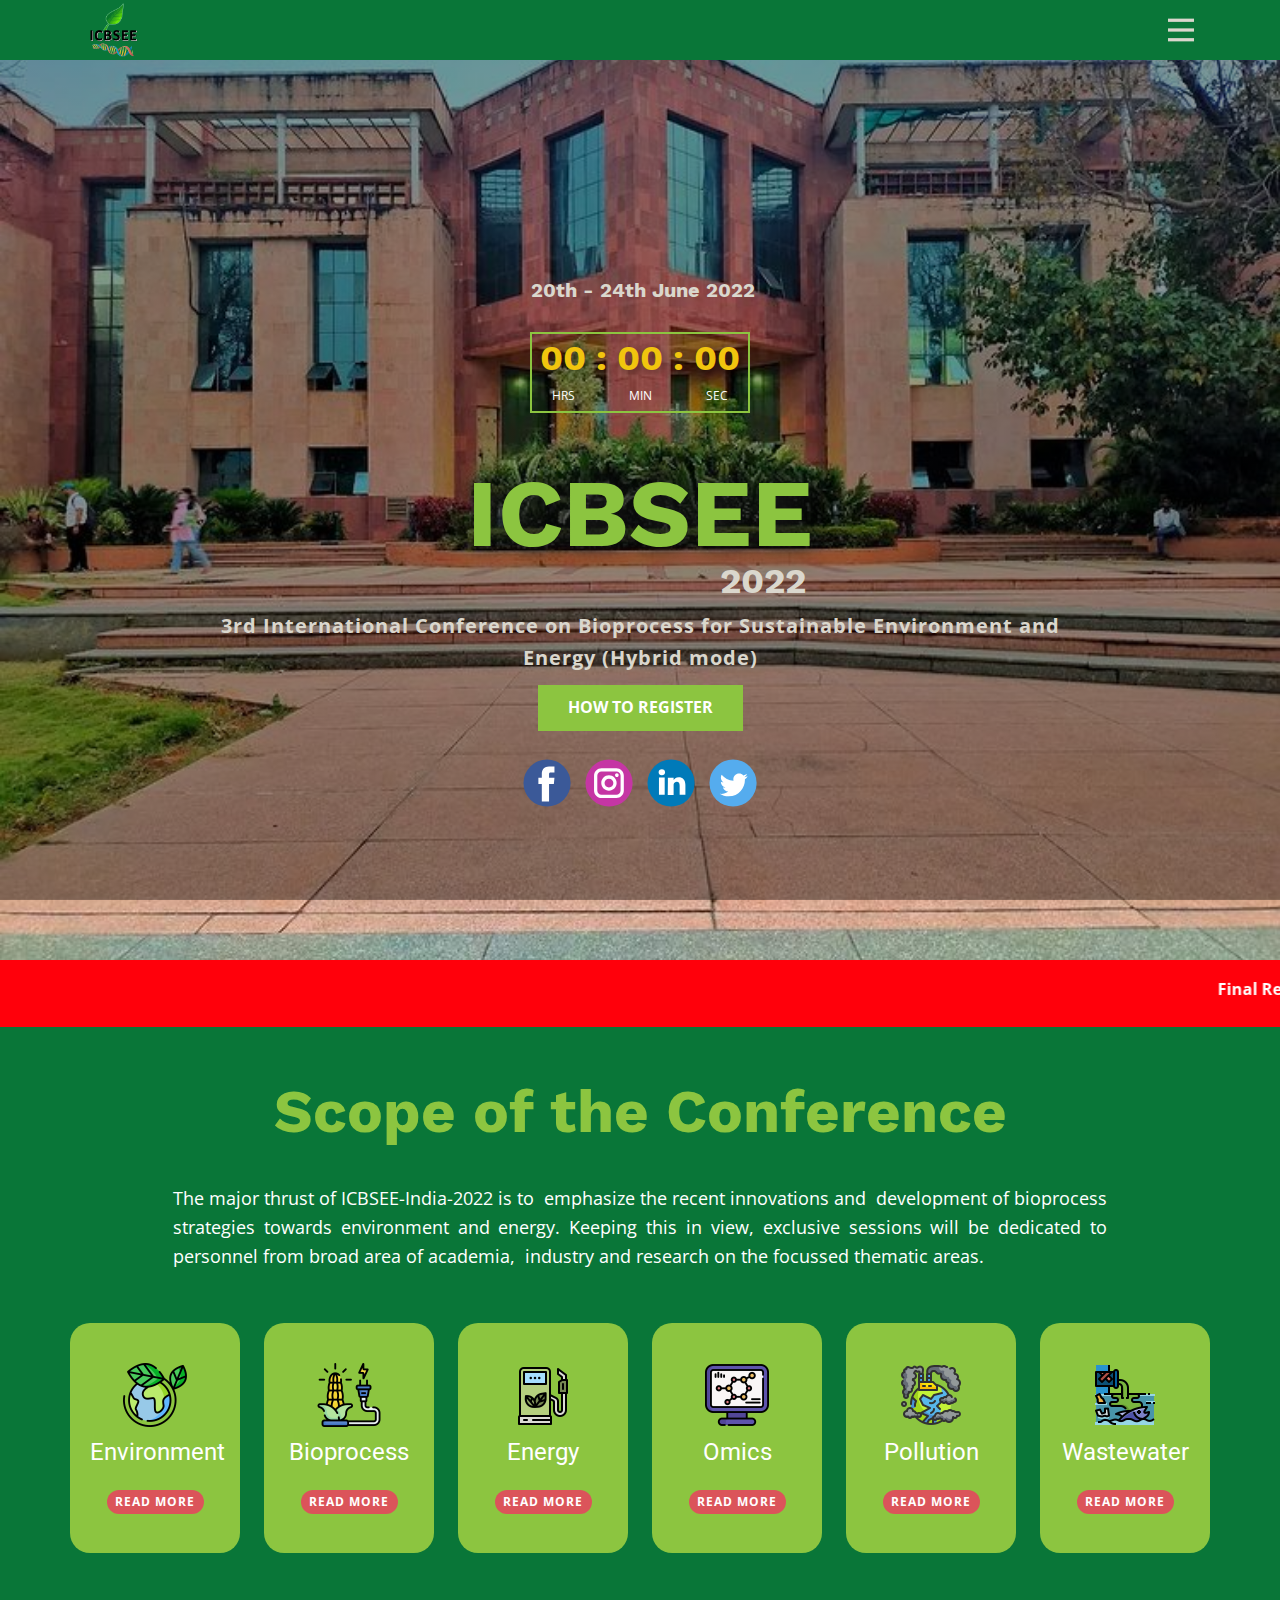
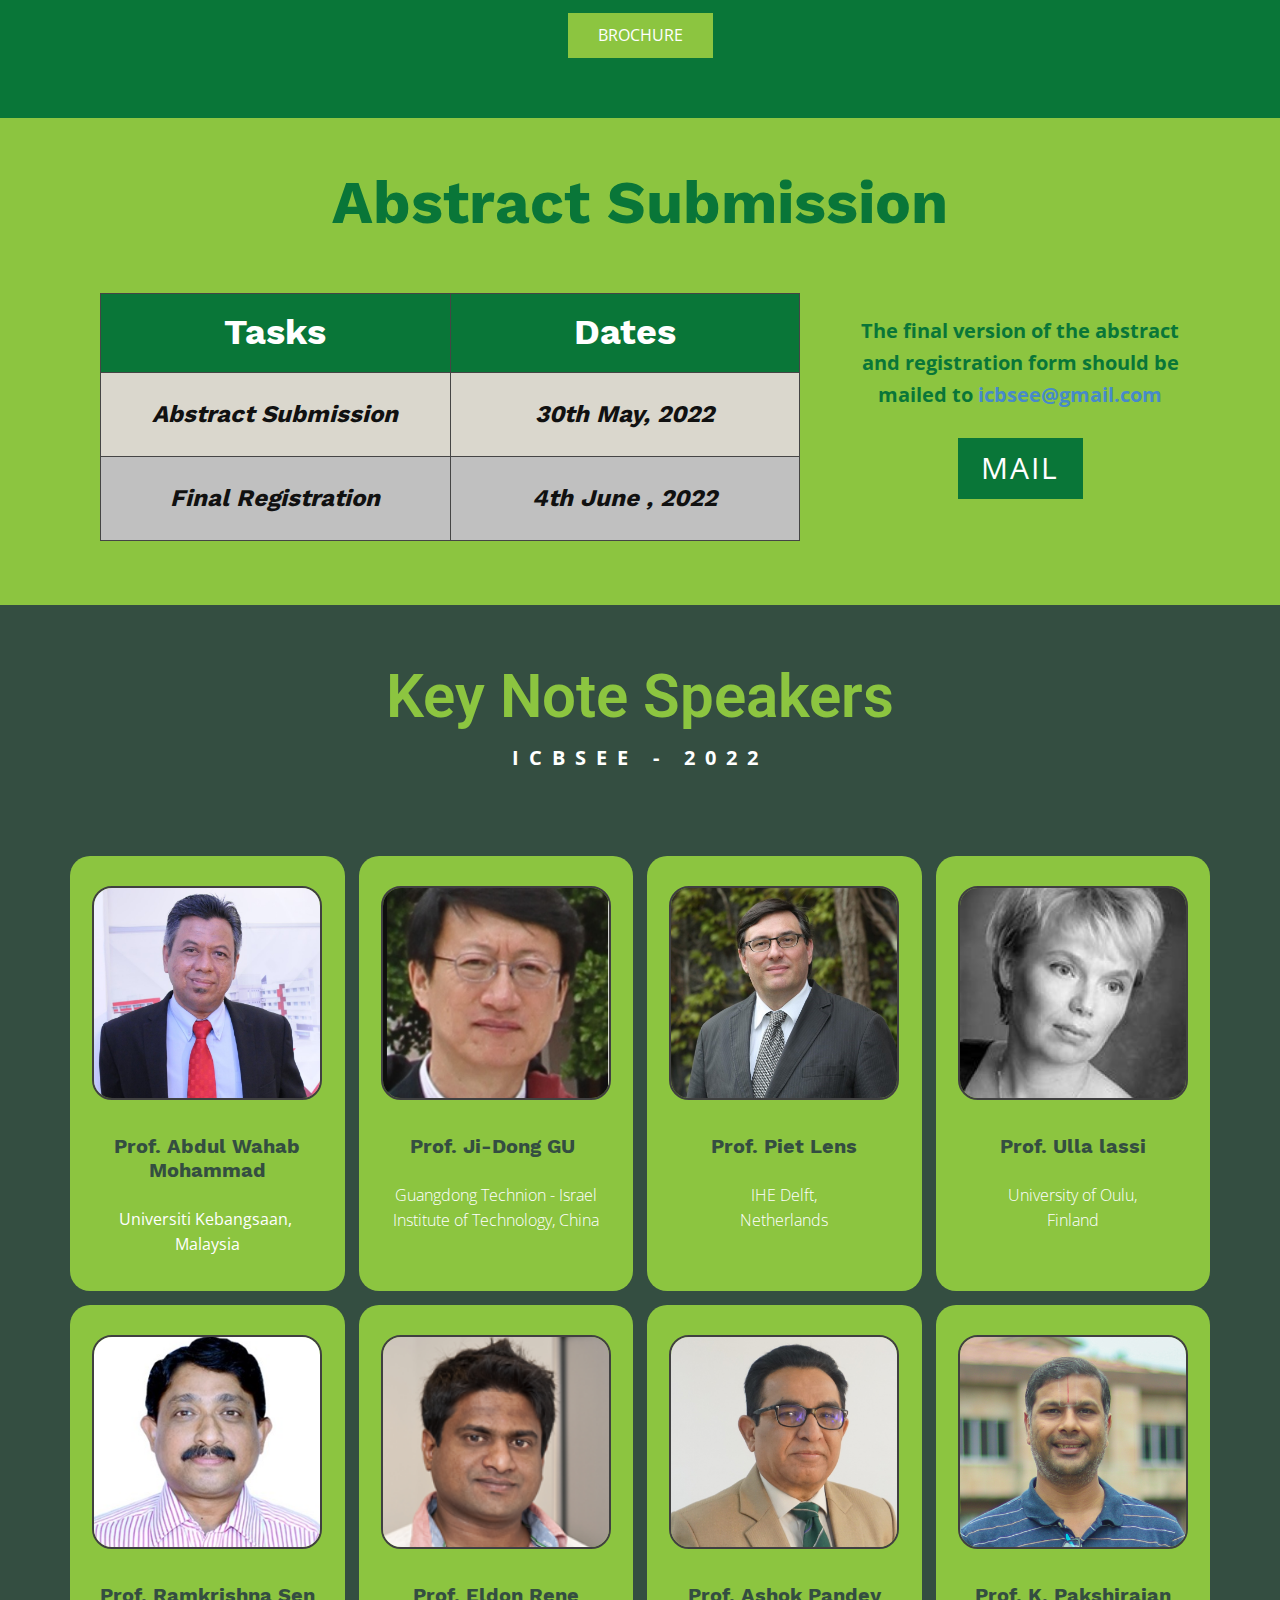
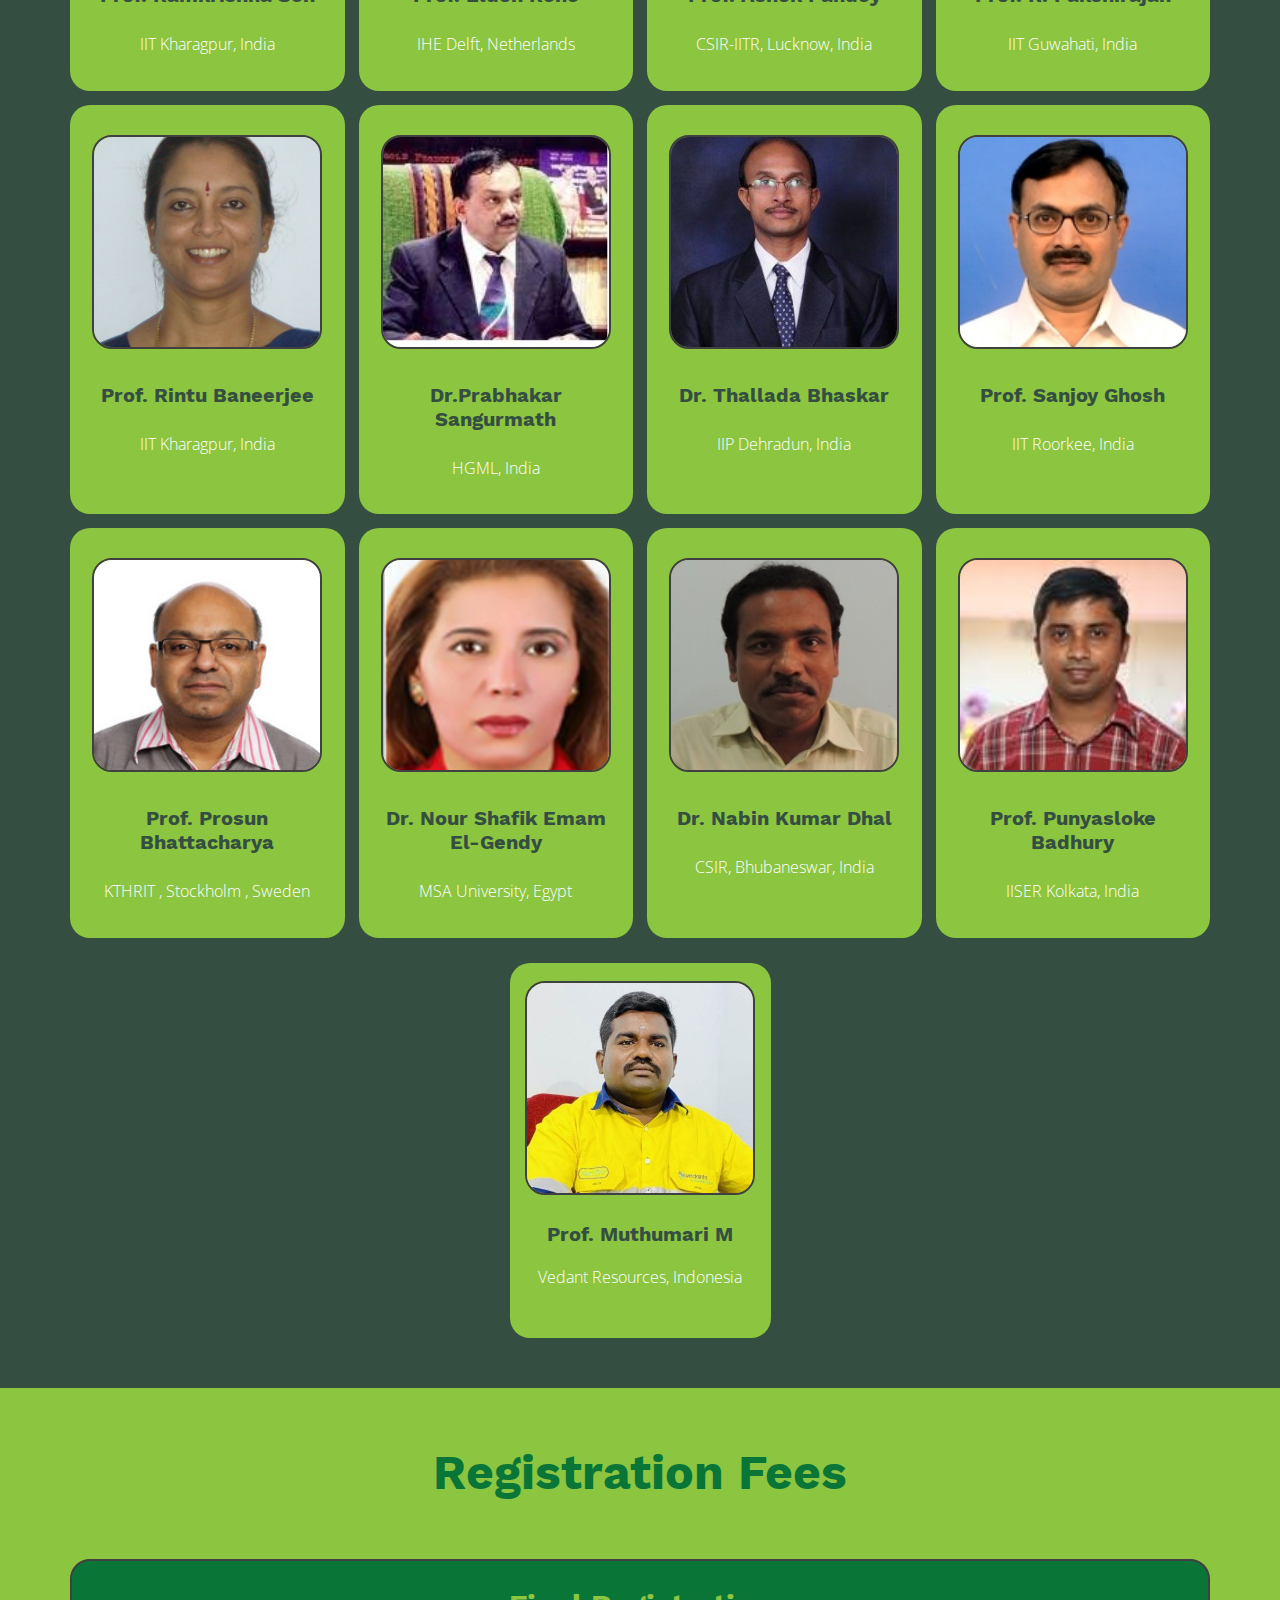
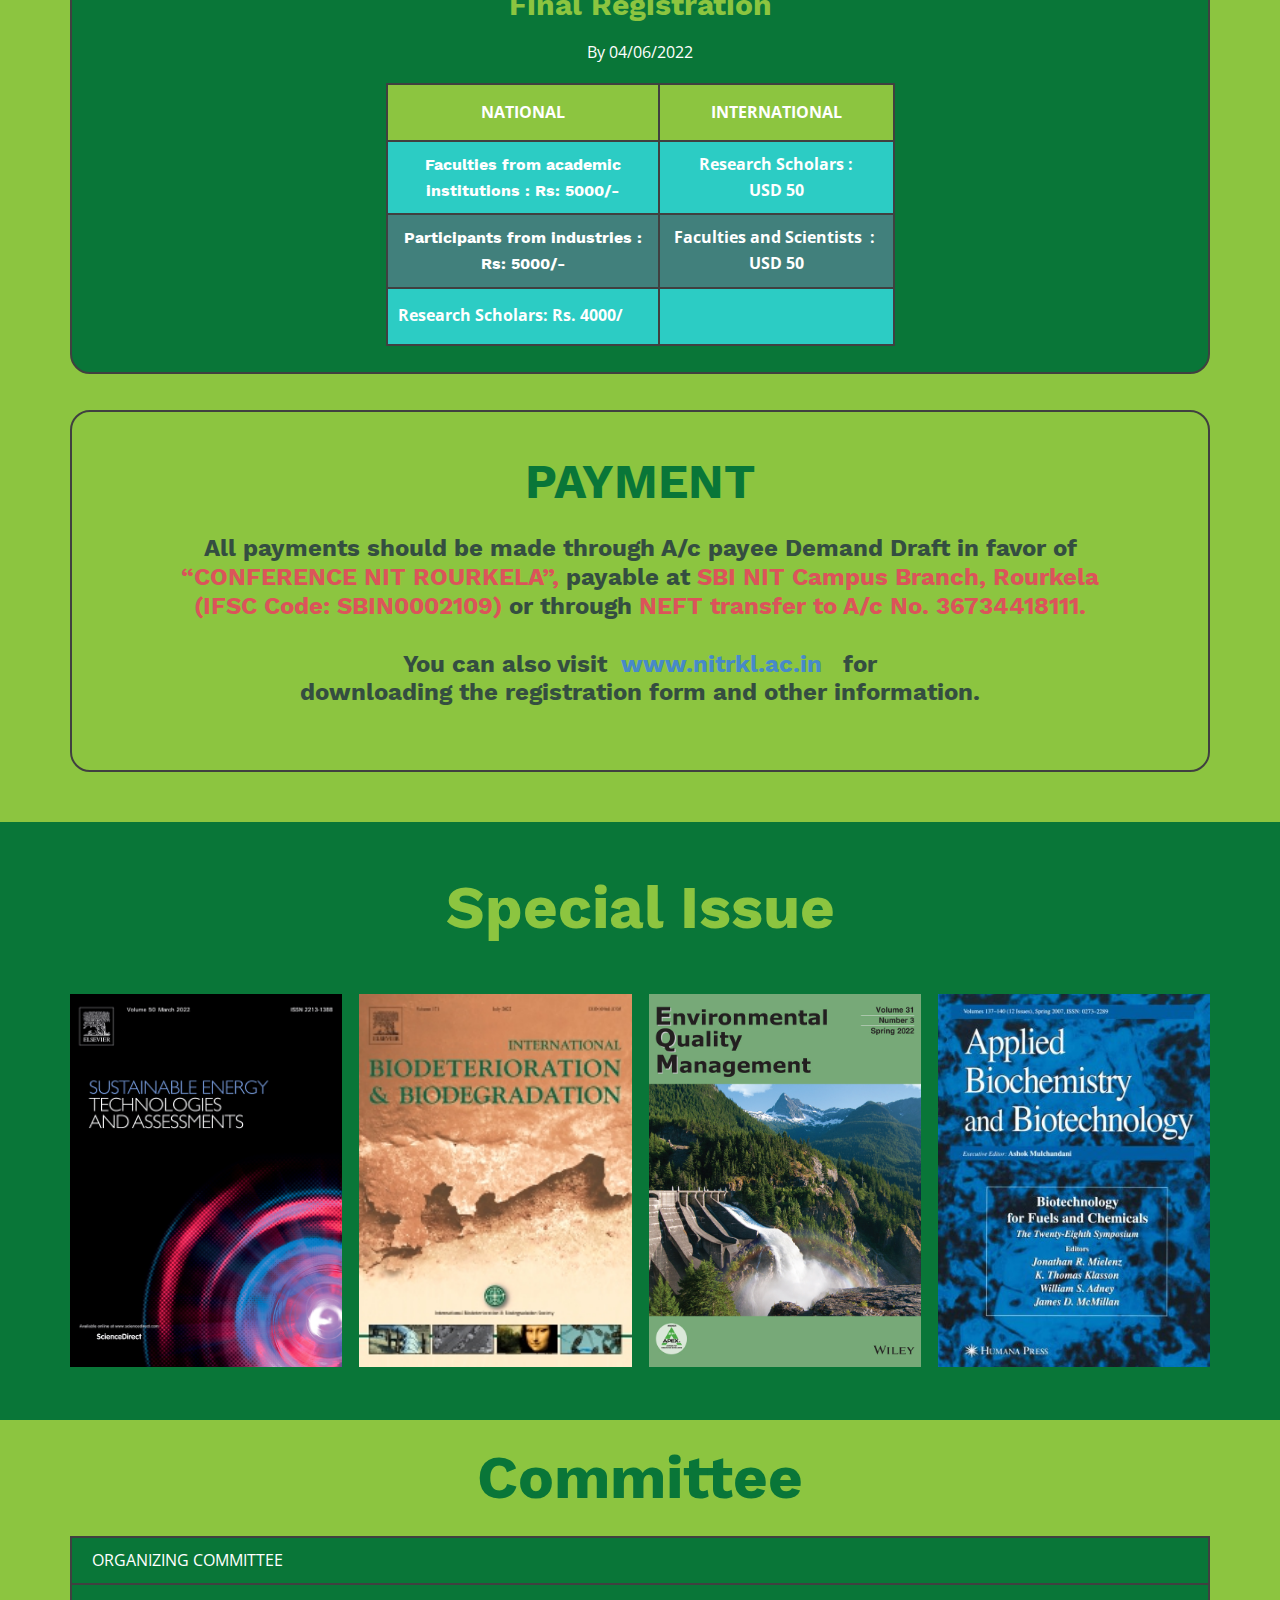
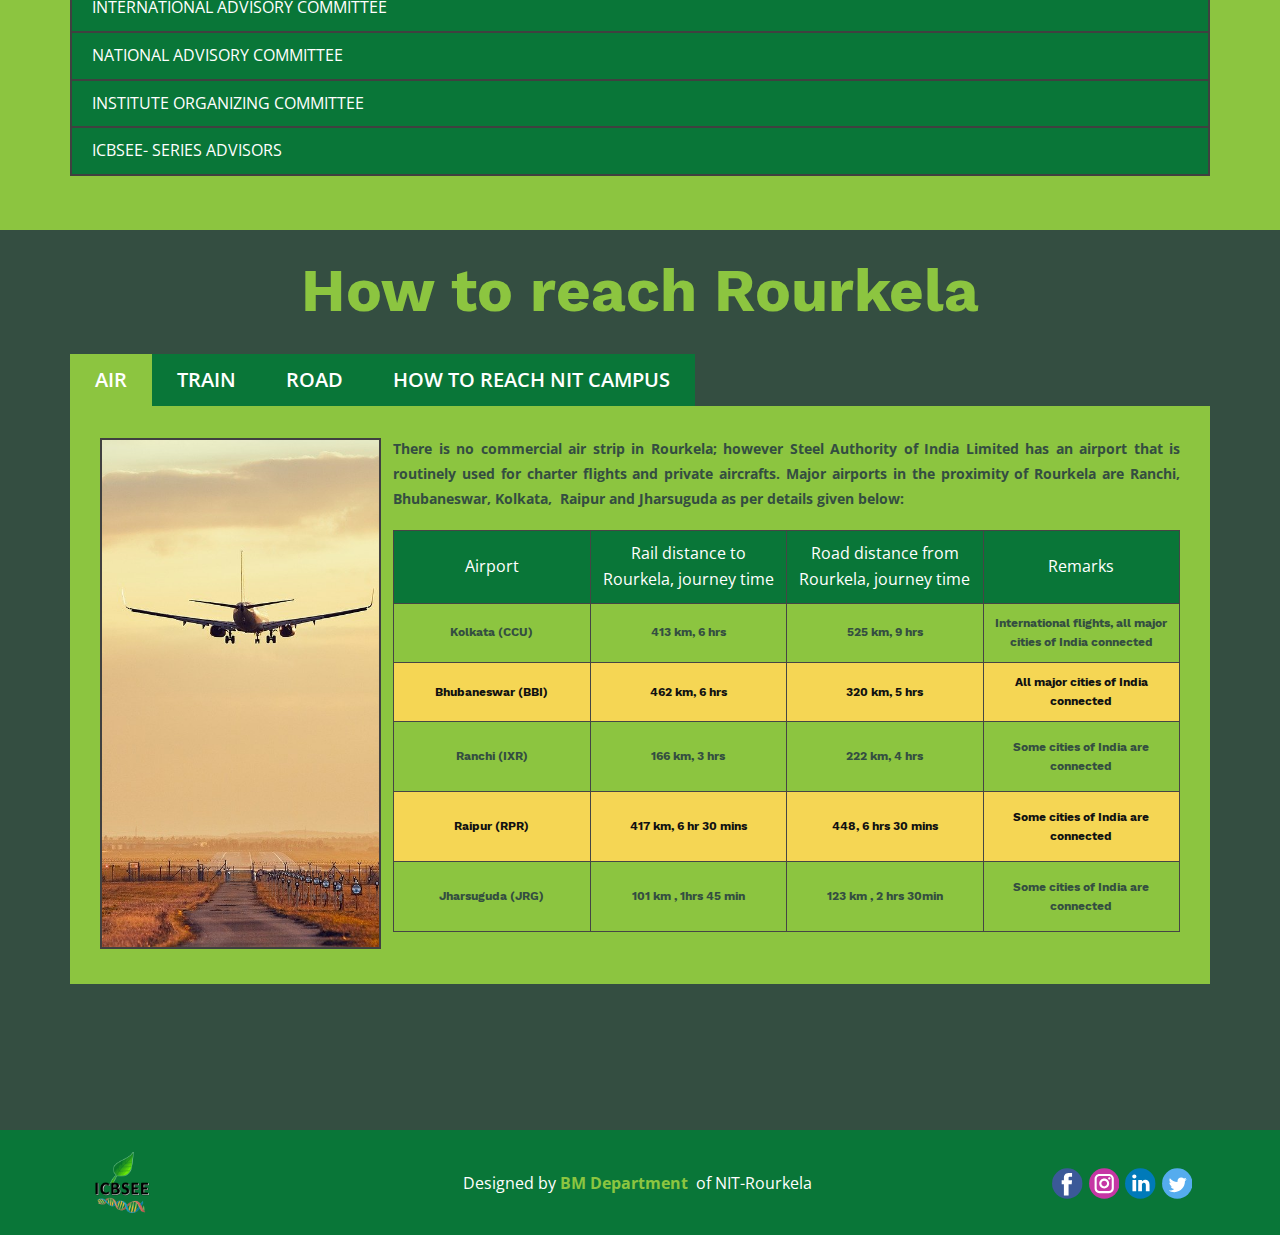
==== index.html @ 9cf7bebb "Add files via upload" ====
<!DOCTYPE html>
<html style="font-size: 16px;" lang="en-IN">
  <head>
    <meta name="viewport" content="width=device-width, initial-scale=1.0">
    <meta charset="utf-8">
    <meta name="keywords" content="ICBSEE">
    <meta name="description" content="ICBSEE-India-2022 will enlighten the field of Energy-Environment-Bioprocess. The main theme of the conference is “Bioprocess: From Research to Real Life">
    <meta name="page_type" content="np-template-header-footer-from-plugin">
    <title>ICBSEE</title>
    <link rel="stylesheet" href="nicepage.css" media="screen">
<link rel="stylesheet" href="ICBSEE.css" media="screen">
    <script class="u-script" type="text/javascript" src="jquery.js" defer=""></script>
    <script class="u-script" type="text/javascript" src="nicepage.js" defer=""></script>
    <meta name="generator" content="Nicepage 4.10.5, nicepage.com">
    <link rel="icon" href="images/favicon.png">
    
    <link id="u-theme-google-font" rel="stylesheet" href="https://fonts.googleapis.com/css?family=Roboto:100,100i,300,300i,400,400i,500,500i,700,700i,900,900i|Open+Sans:300,300i,400,400i,500,500i,600,600i,700,700i,800,800i">
    <link id="u-page-google-font" rel="stylesheet" href="https://fonts.googleapis.com/css?family=Roboto:100,100i,300,300i,400,400i,500,500i,700,700i,900,900i|Open+Sans:300,300i,400,400i,500,500i,600,600i,700,700i,800,800i">
    
    
    
    
    
    
    
    
    
    
    
    
    
    
    
    
    
    
    
    
    
    
    
    
    
    <script type="application/ld+json">{
		"@context": "http://schema.org",
		"@type": "Organization",
		"name": "ICBSEE",
		"logo": "images/rect4438-3.png",
		"sameAs": [
				"https://www.facebook.com/icbsee2022/?ref=pages_you_manage",
				"https://www.instagram.com/icbsee_conference_nitrkl/",
				"https://www.linkedin.com/in/international-conference-on-bioprocess-for-sustainable-environment-and-energy-6a7b32239/",
				"https://twitter.com/icbsee"
		]
}</script>
    <meta name="theme-color" content="#478ac9">
    <meta name="twitter:site" content="@">
    <meta name="twitter:card" content="summary_large_image">
    <meta name="twitter:title" content="ICBSEE">
    <meta name="twitter:description" content="ICBSEE">
    <meta property="og:title" content="ICBSEE">
    <meta property="og:description" content="ICBSEE-India-2022 will enlighten the field of Energy-Environment-Bioprocess. The main theme of the conference is “Bioprocess: From Research to Real Life">
    <meta property="og:type" content="website">
  <meta name="viewport" content="width=device-width, initial-scale=1, user-scalable=no "></head>
  <body data-home-page="ICBSEE.html" data-home-page-title="ICBSEE" class="u-body u-xl-mode"><header class="u-clearfix u-custom-color-4 u-header u-sticky u-sticky-ba70 u-header" id="sec-cbe2"><div class="u-clearfix u-sheet u-valign-top-xs u-sheet-1">
        <a href="ICBSEE.html" data-page-id="52045020" class="u-image u-logo u-image-1" data-image-width="1600" data-image-height="1600" title="ICBSEE">
          <img src="images/rect4438-3.png" class="u-logo-image u-logo-image-1">
        </a>
        <nav class="u-menu u-menu-dropdown u-offcanvas u-offcanvas-shift u-menu-1" data-responsive-from="XL">
          <div class="menu-collapse" style="font-size: 1rem; letter-spacing: 0px;">
            <a class="u-button-style u-custom-left-right-menu-spacing u-custom-padding-bottom u-custom-text-active-color u-custom-text-hover-color u-custom-top-bottom-menu-spacing u-nav-link u-text-active-palette-1-base u-text-custom-color-6 u-text-hover-palette-2-base" href="#" style="font-size: calc(1em + 10px); padding: 5px 2px;">
              <svg class="u-svg-link" viewBox="0 0 24 24"><use xmlns:xlink="http://www.w3.org/1999/xlink" xlink:href="#menu-hamburger"></use></svg>
              <svg class="u-svg-content" version="1.1" id="menu-hamburger" viewBox="0 0 16 16" x="0px" y="0px" xmlns:xlink="http://www.w3.org/1999/xlink" xmlns="http://www.w3.org/2000/svg"><g><rect y="1" width="16" height="2"></rect><rect y="7" width="16" height="2"></rect><rect y="13" width="16" height="2"></rect>
</g></svg>
            </a>
          </div>
          <div class="u-custom-menu u-nav-container">
            <ul class="u-nav u-unstyled u-nav-1"><li class="u-nav-item"><a class="u-button-style u-nav-link u-text-active-custom-color-4 u-text-hover-custom-color-2" href="ICBSEE.html#sec-40a1" data-page-id="52045020" style="padding: 10px 28px 10px 20px;">ICBSEE</a>
</li><li class="u-nav-item"><a class="u-button-style u-nav-link u-text-active-custom-color-4 u-text-hover-custom-color-2" href="ICBSEE.html#sec-4f8d" data-page-id="52045020" style="padding: 10px 28px 10px 20px;">Scope</a>
</li><li class="u-nav-item"><a class="u-button-style u-nav-link u-text-active-custom-color-4 u-text-hover-custom-color-2" href="ICBSEE.html#sec-539e" data-page-id="52045020" style="padding: 10px 28px 10px 20px;">Abstract</a>
</li><li class="u-nav-item"><a class="u-button-style u-nav-link u-text-active-custom-color-4 u-text-hover-custom-color-2" href="ICBSEE.html#carousel_bab2" data-page-id="52045020" style="padding: 10px 28px 10px 20px;">Key Speakers</a>
</li><li class="u-nav-item"><a class="u-button-style u-nav-link u-text-active-custom-color-4 u-text-hover-custom-color-2" href="ICBSEE.html#sec-0be1" data-page-id="52045020" style="padding: 10px 28px 10px 20px;">Fee Structure</a>
</li><li class="u-nav-item"><a class="u-button-style u-nav-link u-text-active-custom-color-4 u-text-hover-custom-color-2" href="ICBSEE.html#sec-1d02" data-page-id="52045020" style="padding: 10px 28px 10px 20px;">Special Issue</a>
</li><li class="u-nav-item"><a class="u-button-style u-nav-link u-text-active-custom-color-4 u-text-hover-custom-color-2" href="ICBSEE.html#sec-f2f0" data-page-id="52045020" style="padding: 10px 28px 10px 20px;">Committee</a>
</li><li class="u-nav-item"><a class="u-button-style u-nav-link u-text-active-custom-color-4 u-text-hover-custom-color-2" href="https://icbsee.com/" target="_blank" style="padding: 10px 28px 10px 20px;">Past Chapters</a>
</li><li class="u-nav-item"><a class="u-button-style u-nav-link u-text-active-custom-color-4 u-text-hover-custom-color-2" href="ICBSEE.html#carousel_7308" data-page-id="52045020" style="padding: 10px 28px 10px 20px;">Reach Rourkela</a>
</li><li class="u-nav-item"><a class="u-button-style u-nav-link u-text-active-custom-color-4 u-text-hover-custom-color-2" href="Event-Gallery.html" style="padding: 10px 28px 10px 20px;">Event Gallery</a>
</li></ul>
          </div>
          <div class="u-custom-menu u-nav-container-collapse">
            <div class="u-container-style u-custom-color-4 u-inner-container-layout u-opacity u-opacity-95 u-sidenav">
              <div class="u-inner-container-layout u-sidenav-overflow">
                <div class="u-menu-close"></div>
                <ul class="u-align-center u-nav u-popupmenu-items u-unstyled u-nav-2"><li class="u-nav-item"><a class="u-button-style u-nav-link" href="ICBSEE.html#sec-40a1" data-page-id="52045020">ICBSEE</a>
</li><li class="u-nav-item"><a class="u-button-style u-nav-link" href="ICBSEE.html#sec-4f8d" data-page-id="52045020">Scope</a>
</li><li class="u-nav-item"><a class="u-button-style u-nav-link" href="ICBSEE.html#sec-539e" data-page-id="52045020">Abstract</a>
</li><li class="u-nav-item"><a class="u-button-style u-nav-link" href="ICBSEE.html#carousel_bab2" data-page-id="52045020">Key Speakers</a>
</li><li class="u-nav-item"><a class="u-button-style u-nav-link" href="ICBSEE.html#sec-0be1" data-page-id="52045020">Fee Structure</a>
</li><li class="u-nav-item"><a class="u-button-style u-nav-link" href="ICBSEE.html#sec-1d02" data-page-id="52045020">Special Issue</a>
</li><li class="u-nav-item"><a class="u-button-style u-nav-link" href="ICBSEE.html#sec-f2f0" data-page-id="52045020">Committee</a>
</li><li class="u-nav-item"><a class="u-button-style u-nav-link" href="https://icbsee.com/" target="_blank">Past Chapters</a>
</li><li class="u-nav-item"><a class="u-button-style u-nav-link" href="ICBSEE.html#carousel_7308" data-page-id="52045020">Reach Rourkela</a>
</li><li class="u-nav-item"><a class="u-button-style u-nav-link" href="Event-Gallery.html">Event Gallery</a>
</li></ul>
              </div>
            </div>
            <div class="u-custom-color-2 u-menu-overlay u-opacity u-opacity-70"></div>
          </div>
        </nav>
      </div></header>
    <section class="skrollable u-align-center u-clearfix u-image u-parallax u-shading u-section-1" src="" data-image-width="750" data-image-height="563" id="sec-40a1">
      <div class="u-clearfix u-sheet u-sheet-1">
        <p class="u-custom-font u-text u-text-custom-color-6 u-text-1"><span class="u-file-icon u-icon u-text-custom-color-2"><img src="images/4.png" alt=""></span>&nbsp;​20th - 24th June 2022
        </p>
        <div class="u-align-center-xs u-border-2 u-border-custom-color-2 u-countdown u-countdown-1" data-timer-id="7bfb" data-type="to-date" data-target-date="Mon, 20 Jun 2022 02:30:00 GMT" data-for="everyone" data-direction="down" data-time-left="750m" data-count-animation="slide" data-target-number="100" data-start-time="Tue May 17 2022 11:47:53 GMT+0530 (India Standard Time)" data-frequency="1s" data-after-count="none" data-redirect-url="https://">
          <div class="u-countdown-wrapper u-spacing-20">
            <div class="u-countdown-item u-countdown-years u-hidden u-spacing-10 u-countdown-item-1">
              <div class="u-countdown-counter u-custom-font u-countdown-counter-1"><div class="u-countdown-number u-text-palette-3-base">0</div><div class="u-countdown-number u-hidden u-text-palette-3-base">0</div></div>
              <div class="u-countdown-label u-countdown-label-1">Years</div>
            </div>
            <div class="u-countdown-separator u-custom-font u-hidden u-text-palette-3-base u-countdown-separator-1">:</div>
            <div class="u-countdown-days u-countdown-item u-spacing-10 u-countdown-item-2">
              <div class="u-countdown-counter u-custom-font u-countdown-counter-2"><div class="u-countdown-number u-text-palette-3-base">2</div><div class="u-countdown-number u-text-palette-3-base">4</div><div class="u-countdown-number u-hidden u-text-palette-3-base">0</div></div>
              <div class="u-countdown-label u-countdown-label-2">DAys</div>
            </div>
            <div class="u-countdown-separator u-custom-font u-text-palette-3-base u-countdown-separator-2">:</div>
            <div class="u-countdown-hours u-countdown-item u-spacing-10 u-countdown-item-3">
              <div class="u-countdown-counter u-custom-font u-countdown-counter-3"><div class="u-countdown-number u-text-palette-3-base">1</div><div class="u-countdown-number u-text-palette-3-base">2</div></div>
              <div class="u-countdown-label u-countdown-label-3">HRS</div>
            </div>
            <div class="u-countdown-separator u-custom-font u-text-palette-3-base u-countdown-separator-3">:</div>
            <div class="u-countdown-item u-countdown-minutes u-spacing-10 u-countdown-item-4">
              <div class="u-countdown-counter u-custom-font u-countdown-counter-4"><div class="u-countdown-number u-text-palette-3-base">4</div><div class="u-countdown-number u-text-palette-3-base">1</div></div>
              <div class="u-countdown-label u-countdown-label-4">MIN</div>
            </div>
            <div class="u-countdown-separator u-custom-font u-text-palette-3-base u-countdown-separator-4">:</div>
            <div class="u-countdown-item u-countdown-seconds u-spacing-10 u-countdown-item-5">
              <div class="u-countdown-counter u-custom-font u-countdown-counter-5"><div class="u-countdown-number u-text-palette-3-base">3</div><div class="u-countdown-number u-text-palette-3-base">3</div></div>
              <div class="u-countdown-label u-countdown-label-5">SEC</div>
            </div>
            <div class="u-countdown-separator u-custom-font u-hidden u-text-palette-3-base u-countdown-separator-5">:</div>
            <div class="u-countdown-item u-countdown-numbers u-hidden u-spacing-10 u-countdown-item-6">
              <div class="u-countdown-counter u-custom-font u-countdown-counter-6"><div class="u-countdown-number u-text-palette-3-base">0</div><div class="u-countdown-number u-text-palette-3-base">0</div></div>
              <div class="u-countdown-label u-countdown-label-6">Items</div>
            </div>
          </div>
          <div class="u-countdown-message u-hidden">
            <p>Sorry, the time is up.</p>
          </div>
        </div>
        <p class="u-align-center-xs u-align-right-lg u-align-right-md u-align-right-sm u-align-right-xl u-custom-font u-text u-text-custom-color-2 u-text-default u-text-2">ICBSEE</p>
        <p class="u-custom-font u-text u-text-custom-color-6 u-text-3">2022</p>
        <p class="u-large-text u-text u-text-custom-color-6 u-text-variant u-text-4">3rd ​International Conference on Bioprocess for Sustainable Environment and Energy
(Hybrid mode)</p>
        <a href="#sec-fb5b" class="u-border-none u-btn u-button-style u-custom-color-2 u-dialog-link u-btn-1">HOW TO REGISTER</a>
        <div class="u-hidden-md u-hidden-sm u-social-icons u-spacing-14 u-social-icons-1">
          <a class="u-social-url" title="facebook" href="https://www.facebook.com/icbsee2022/?ref=pages_you_manage"><span class="u-icon u-social-facebook u-social-icon u-icon-2"><svg class="u-svg-link" preserveAspectRatio="xMidYMin slice" viewBox="0 0 112 112" style=""><use xmlns:xlink="http://www.w3.org/1999/xlink" xlink:href="#svg-ffbd"></use></svg><svg class="u-svg-content" viewBox="0 0 112 112" x="0" y="0" id="svg-ffbd"><circle fill="currentColor" cx="56.1" cy="56.1" r="55"></circle><path fill="#FFFFFF" d="M73.5,31.6h-9.1c-1.4,0-3.6,0.8-3.6,3.9v8.5h12.6L72,58.3H60.8v40.8H43.9V58.3h-8V43.9h8v-9.2
c0-6.7,3.1-17,17-17h12.5v13.9H73.5z"></path></svg></span>
          </a>
          <a class="u-social-url" title="instagram" href="https://www.instagram.com/icbsee_conference_nitrkl/"><span class="u-icon u-social-icon u-social-instagram u-icon-3"><svg class="u-svg-link" preserveAspectRatio="xMidYMin slice" viewBox="0 0 112 112" style=""><use xmlns:xlink="http://www.w3.org/1999/xlink" xlink:href="#svg-ac66"></use></svg><svg class="u-svg-content" viewBox="0 0 112 112" x="0" y="0" id="svg-ac66"><circle fill="currentColor" cx="56.1" cy="56.1" r="55"></circle><path fill="#FFFFFF" d="M55.9,38.2c-9.9,0-17.9,8-17.9,17.9C38,66,46,74,55.9,74c9.9,0,17.9-8,17.9-17.9C73.8,46.2,65.8,38.2,55.9,38.2
z M55.9,66.4c-5.7,0-10.3-4.6-10.3-10.3c-0.1-5.7,4.6-10.3,10.3-10.3c5.7,0,10.3,4.6,10.3,10.3C66.2,61.8,61.6,66.4,55.9,66.4z"></path><path fill="#FFFFFF" d="M74.3,33.5c-2.3,0-4.2,1.9-4.2,4.2s1.9,4.2,4.2,4.2s4.2-1.9,4.2-4.2S76.6,33.5,74.3,33.5z"></path><path fill="#FFFFFF" d="M73.1,21.3H38.6c-9.7,0-17.5,7.9-17.5,17.5v34.5c0,9.7,7.9,17.6,17.5,17.6h34.5c9.7,0,17.5-7.9,17.5-17.5V38.8
C90.6,29.1,82.7,21.3,73.1,21.3z M83,73.3c0,5.5-4.5,9.9-9.9,9.9H38.6c-5.5,0-9.9-4.5-9.9-9.9V38.8c0-5.5,4.5-9.9,9.9-9.9h34.5
c5.5,0,9.9,4.5,9.9,9.9V73.3z"></path></svg></span>
          </a>
          <a class="u-social-url" data-type="LinkedIn" title="LinkedIn" href="https://www.linkedin.com/in/international-conference-on-bioprocess-for-sustainable-environment-and-energy-6a7b32239/"><span class="u-icon u-social-icon u-social-linkedin u-icon-4"><svg class="u-svg-link" preserveAspectRatio="xMidYMin slice" viewBox="0 0 112 112" style=""><use xmlns:xlink="http://www.w3.org/1999/xlink" xlink:href="#svg-0322"></use></svg><svg class="u-svg-content" viewBox="0 0 112 112" x="0" y="0" id="svg-0322"><circle fill="currentColor" cx="56.1" cy="56.1" r="55"></circle><path fill="#FFFFFF" d="M41.3,83.7H27.9V43.4h13.4V83.7z M34.6,37.9L34.6,37.9c-4.6,0-7.5-3.1-7.5-7c0-4,3-7,7.6-7s7.4,3,7.5,7
            C42.2,34.8,39.2,37.9,34.6,37.9z M89.6,83.7H76.2V62.2c0-5.4-1.9-9.1-6.8-9.1c-3.7,0-5.9,2.5-6.9,4.9c-0.4,0.9-0.4,2.1-0.4,3.3v22.5
            H48.7c0,0,0.2-36.5,0-40.3h13.4v5.7c1.8-2.7,5-6.7,12.1-6.7c8.8,0,15.4,5.8,15.4,18.1V83.7z"></path></svg></span>
          </a>
          <a class="u-social-url" target="_blank" data-type="Twitter" title="Twitter" href="https://twitter.com/icbsee"><span class="u-icon u-social-icon u-social-twitter u-icon-5"><svg class="u-svg-link" preserveAspectRatio="xMidYMin slice" viewBox="0 0 112 112" style=""><use xmlns:xlink="http://www.w3.org/1999/xlink" xlink:href="#svg-4edc"></use></svg><svg class="u-svg-content" viewBox="0 0 112 112" x="0" y="0" id="svg-4edc"><circle fill="currentColor" class="st0" cx="56.1" cy="56.1" r="55"></circle><path fill="#FFFFFF" d="M83.8,47.3c0,0.6,0,1.2,0,1.7c0,17.7-13.5,38.2-38.2,38.2C38,87.2,31,85,25,81.2c1,0.1,2.1,0.2,3.2,0.2
            c6.3,0,12.1-2.1,16.7-5.7c-5.9-0.1-10.8-4-12.5-9.3c0.8,0.2,1.7,0.2,2.5,0.2c1.2,0,2.4-0.2,3.5-0.5c-6.1-1.2-10.8-6.7-10.8-13.1
            c0-0.1,0-0.1,0-0.2c1.8,1,3.9,1.6,6.1,1.7c-3.6-2.4-6-6.5-6-11.2c0-2.5,0.7-4.8,1.8-6.7c6.6,8.1,16.5,13.5,27.6,14
            c-0.2-1-0.3-2-0.3-3.1c0-7.4,6-13.4,13.4-13.4c3.9,0,7.3,1.6,9.8,4.2c3.1-0.6,5.9-1.7,8.5-3.3c-1,3.1-3.1,5.8-5.9,7.4
            c2.7-0.3,5.3-1,7.7-2.1C88.7,43,86.4,45.4,83.8,47.3z"></path></svg></span>
          </a>
        </div>
      </div>
    </section>
    <section class="u-clearfix u-custom-color-7 u-valign-middle-lg u-valign-middle-md u-valign-middle-sm u-valign-middle-xl u-section-2" id="sec-1d79">
      <div class="u-align-center-xs u-clearfix u-custom-color-7 u-custom-html u-expanded-width u-custom-html-1">
        <marquee><b> Final Registration closes by 04/06/2022. Please register as soon as possible. </b>
        </marquee>
      </div>
    </section>
    <section class="u-align-center u-clearfix u-custom-color-4 u-section-3" id="sec-4f8d">
      <div class="u-clearfix u-sheet u-sheet-1">
        <h1 class="u-custom-font u-text u-text-custom-color-2 u-text-1"> Scope of the Conference</h1>
        <p class="u-align-justify u-text u-text-2"> The major thrust of ICBSEE-India-2022 is to&nbsp; emphasize the recent innovations and&nbsp; development of bioprocess strategies towards
environment and energy. Keeping this in view, exclusive sessions will be dedicated to
personnel from broad area of academia,&nbsp; industry and research on the focussed
thematic areas.</p>
        <div class="u-expanded-width u-list u-list-1">
          <div class="u-repeater u-repeater-1">
            <div class="u-align-center u-container-style u-custom-color-2 u-list-item u-radius-20 u-repeater-item u-shape-round u-video-cover u-list-item-1">
              <div class="u-container-layout u-similar-container u-container-layout-1"><span class="u-file-icon u-icon u-icon-1"><img src="images/1598196.png" alt=""></span>
                <h4 class="u-text u-text-default u-text-3">Environment</h4>
                <a href="#sec-286b" class="u-btn u-btn-round u-button-style u-dialog-link u-hover-palette-1-dark-1 u-palette-2-base u-radius-20 u-btn-1">Read More</a>
              </div>
            </div>
            <div class="u-align-center u-container-style u-custom-color-2 u-list-item u-radius-20 u-repeater-item u-shape-round u-video-cover u-list-item-2">
              <div class="u-container-layout u-similar-container u-container-layout-2"><span class="u-file-icon u-icon u-icon-2"><img src="images/3658061.png" alt=""></span>
                <h4 class="u-text u-text-default u-text-4">Bioprocess</h4>
                <a href="#sec-fae2" class="u-btn u-btn-round u-button-style u-dialog-link u-hover-palette-1-dark-1 u-palette-2-base u-radius-20 u-btn-2">Read More</a>
              </div>
            </div>
            <div class="u-align-center u-container-style u-custom-color-2 u-list-item u-radius-20 u-repeater-item u-shape-round u-video-cover u-list-item-3">
              <div class="u-container-layout u-similar-container u-container-layout-3"><span class="u-file-icon u-icon u-icon-3"><img src="images/4564597.png" alt=""></span>
                <h4 class="u-text u-text-default u-text-5">Energy</h4>
                <a href="#sec-5570" class="u-btn u-btn-round u-button-style u-dialog-link u-hover-palette-1-dark-1 u-palette-2-base u-radius-20 u-btn-3">Read More</a>
              </div>
            </div>
            <div class="u-align-center u-container-style u-custom-color-2 u-list-item u-radius-20 u-repeater-item u-shape-round u-video-cover u-list-item-4">
              <div class="u-container-layout u-similar-container u-container-layout-4"><span class="u-file-icon u-icon u-icon-4"><img src="images/3830455.png" alt=""></span>
                <h4 class="u-text u-text-default u-text-6">Omics</h4>
                <a href="#sec-cc75" class="u-btn u-btn-round u-button-style u-dialog-link u-hover-palette-1-dark-1 u-palette-2-base u-radius-20 u-btn-4">Read More</a>
              </div>
            </div>
            <div class="u-align-center u-container-style u-custom-color-2 u-list-item u-radius-20 u-repeater-item u-shape-round u-video-cover u-list-item-5">
              <div class="u-container-layout u-similar-container u-container-layout-5"><span class="u-file-icon u-icon u-icon-5"><img src="images/2640447.png" alt=""></span>
                <h4 class="u-text u-text-default u-text-7"> Pollution</h4>
                <a href="#carousel_f458" class="u-btn u-btn-round u-button-style u-dialog-link u-hover-palette-1-dark-1 u-palette-2-base u-radius-20 u-btn-5">Read More</a>
              </div>
            </div>
            <div class="u-align-center u-container-style u-custom-color-2 u-list-item u-radius-20 u-repeater-item u-shape-round u-video-cover u-list-item-6">
              <div class="u-container-layout u-similar-container u-container-layout-6"><span class="u-file-icon u-icon u-icon-6"><img src="images/4643298.png" alt=""></span>
                <h4 class="u-text u-text-default u-text-8"> Wastewater</h4>
                <a href="#carousel_a22d" class="u-btn u-btn-round u-button-style u-dialog-link u-hover-palette-1-dark-1 u-palette-2-base u-radius-20 u-btn-6">Read More</a>
              </div>
            </div>
          </div>
        </div>
        <a href="files/Brochureupdated.pdf" class="u-border-none u-btn u-button-style u-custom-color-2 u-file-link u-hover-custom-color-5 u-btn-7">BROCHURE</a>
      </div>
    </section>
    <section class="u-align-center u-clearfix u-custom-color-2 u-section-4" id="sec-539e">
      <div class="u-clearfix u-sheet u-sheet-1">
        <h1 class="u-align-left u-custom-font u-text u-text-custom-color-4 u-text-default u-text-1"> Abstract Submission</h1>
        <div class="u-clearfix u-expanded-width u-layout-wrap u-layout-wrap-1">
          <div class="u-layout">
            <div class="u-layout-row">
              <div class="u-container-style u-layout-cell u-size-40 u-layout-cell-1">
                <div class="u-container-layout u-valign-top u-container-layout-1">
                  <div class="u-expanded-width u-table u-table-responsive u-table-1">
                    <table class="u-table-entity">
                      <colgroup>
                        <col width="50%">
                        <col width="50%">
                      </colgroup>
                      <thead class="u-align-center u-custom-color-4 u-custom-font u-table-header u-table-header-1">
                        <tr style="height: 46px;">
                          <th class="u-border-1 u-border-grey-dark-1 u-table-cell">Tasks</th>
                          <th class="u-border-1 u-border-grey-dark-1 u-table-cell">Dates</th>
                        </tr>
                      </thead>
                      <tbody class="u-align-center u-custom-color-6 u-custom-font u-table-alt-grey-25 u-table-body u-table-body-1">
                        <tr style="height: 84px;">
                          <td class="u-border-1 u-border-grey-dark-1 u-table-cell">Abstract Submission </td>
                          <td class="u-border-1 u-border-grey-dark-1 u-table-cell">30th May, 2022</td>
                        </tr>
                        <tr style="height: 84px;">
                          <td class="u-border-1 u-border-grey-dark-1 u-table-cell">Final Registration</td>
                          <td class="u-border-1 u-border-grey-dark-1 u-table-cell">4th June , 2022</td>
                        </tr>
                      </tbody>
                    </table>
                  </div>
                </div>
              </div>
              <div class="u-align-center u-container-style u-layout-cell u-size-20 u-layout-cell-2">
                <div class="u-container-layout u-valign-top-xs u-container-layout-2">
                  <p class="u-align-center u-text u-text-2">
                    <span class="u-text-custom-color-4"> The final version of the abstract and registration form should be mailed to </span>
                    <a href="mailto:icbsee@gmail.com" class="u-active-none u-border-none u-btn u-button-link u-button-style u-hover-none u-none u-text-palette-1-base u-btn-1">icbsee@gmail.com</a>
                  </p>
                  <a href="mailto:icbsee@gmail.com?subject=Abstract%20Submission" class="u-btn u-button-style u-color-scheme-summer-time u-color-style-multicolor-1 u-custom-color-4 u-hover-feature u-btn-2">mail</a>
                </div>
              </div>
            </div>
          </div>
        </div>
      </div>
      
    </section>
    <section class="u-align-center u-clearfix u-custom-color-5 u-section-5" id="carousel_bab2">
      <div class="u-clearfix u-sheet u-sheet-1">
        <h2 class="u-custom-font u-text u-text-custom-color-2 u-text-default u-text-1">Key Note Speakers</h2>
        <p class="u-text u-text-2">ICBSEE - 2022</p>
        <div class="u-expanded-width u-list u-list-1">
          <div class="u-repeater u-repeater-1">
            <div class="u-align-center u-container-style u-custom-color-2 u-list-item u-radius-20 u-repeater-item u-shape-round u-list-item-1">
              <div class="u-container-layout u-similar-container u-valign-top-lg u-valign-top-md u-valign-top-sm u-valign-top-xl u-container-layout-1">
                <img alt="" class="u-border-2 u-border-grey-75 u-image u-image-round u-radius-20 u-image-1" data-image-width="780" data-image-height="845" src="images/Proff.AbdulWahabMohammad.jfif">
                <h3 class="u-align-center u-custom-font u-text u-text-custom-color-5 u-text-3">Prof. Abdul Wahab Mohammad </h3>
                <p class="u-align-center u-text u-text-white u-text-4"> Universiti Kebangsaan,&nbsp;<br>Malaysia
                </p>
              </div>
            </div>
            <div class="u-align-center u-container-style u-custom-color-2 u-list-item u-radius-20 u-repeater-item u-shape-round">
              <div class="u-container-layout u-similar-container u-valign-top-lg u-valign-top-md u-valign-top-sm u-valign-top-xl u-container-layout-2">
                <img alt="" class="u-border-2 u-border-grey-75 u-image u-image-round u-radius-20 u-image-2" data-image-width="296" data-image-height="348" src="images/jidonggu1-41.png">
                <h3 class="u-align-center u-custom-font u-text u-text-custom-color-5 u-text-5">Prof. Ji-Dong GU&nbsp;</h3>
                <p class="u-align-center u-text u-text-white u-text-6"> Guangdong Technion - Israel <br>Institute of Technology, China
                </p>
              </div>
            </div>
            <div class="u-align-center u-container-style u-custom-color-2 u-list-item u-radius-20 u-repeater-item u-shape-round">
              <div class="u-container-layout u-similar-container u-valign-top-lg u-valign-top-md u-valign-top-sm u-valign-top-xl u-container-layout-3">
                <img alt="" class="u-border-2 u-border-grey-75 u-image u-image-round u-radius-20 u-image-3" data-image-width="1016" data-image-height="814" src="images/Prof.PietLens1.jfif">
                <h3 class="u-align-center u-custom-font u-text u-text-custom-color-5 u-text-7">Prof. Piet Lens</h3>
                <p class="u-align-center u-text u-text-white u-text-8"> IHE Delft, <br>Netherlands
                </p>
              </div>
            </div>
            <div class="u-align-center u-container-style u-custom-color-2 u-list-item u-radius-20 u-repeater-item u-shape-round">
              <div class="u-container-layout u-similar-container u-valign-top-lg u-valign-top-md u-valign-top-sm u-valign-top-xl u-container-layout-4">
                <img alt="" class="u-border-2 u-border-grey-75 u-image u-image-round u-radius-20 u-image-4" data-image-width="480" data-image-height="480" src="images/Prof.Ullalassi.jpg">
                <h3 class="u-align-center u-custom-font u-text u-text-custom-color-5 u-text-9">Prof. Ulla lassi</h3>
                <p class="u-align-center u-text u-text-white u-text-10"> University of Oulu, <br>Finland
                </p>
              </div>
            </div>
            <div class="u-align-center u-container-style u-custom-color-2 u-list-item u-radius-20 u-repeater-item u-shape-round">
              <div class="u-container-layout u-similar-container u-valign-top-lg u-valign-top-md u-valign-top-sm u-valign-top-xl u-container-layout-5">
                <img alt="" class="u-border-2 u-border-grey-75 u-image u-image-round u-radius-20 u-image-5" data-image-width="288" data-image-height="288" src="images/prof-ramkrishna-sen.jpg">
                <h3 class="u-align-center u-custom-font u-text u-text-custom-color-5 u-text-11">Prof. Ramkrishna Sen</h3>
                <p class="u-align-center u-text u-text-white u-text-12"> IIT Kharagpur, India</p>
              </div>
            </div>
            <div class="u-align-center u-container-style u-custom-color-2 u-list-item u-radius-20 u-repeater-item u-shape-round">
              <div class="u-container-layout u-similar-container u-valign-top-lg u-valign-top-md u-valign-top-sm u-valign-top-xl u-container-layout-6">
                <img alt="" class="u-border-2 u-border-grey-75 u-image u-image-round u-radius-20 u-image-6" data-image-width="176" data-image-height="176" src="images/Prof.EldonRene.png">
                <h3 class="u-align-center u-custom-font u-text u-text-custom-color-5 u-text-13">Prof. Eldon Rene</h3>
                <p class="u-align-center u-text u-text-white u-text-14"> IHE Delft, Netherlands</p>
              </div>
            </div>
            <div class="u-align-center u-container-style u-custom-color-2 u-list-item u-radius-20 u-repeater-item u-shape-round">
              <div class="u-container-layout u-similar-container u-valign-top-lg u-valign-top-md u-valign-top-sm u-valign-top-xl u-container-layout-7">
                <img alt="" class="u-border-2 u-border-grey-75 u-image u-image-round u-radius-20 u-image-7" data-image-width="2583" data-image-height="2745" src="images/ashok_pandey1.jpg">
                <h3 class="u-align-center u-custom-font u-text u-text-custom-color-5 u-text-15">Prof. Ashok Pandey</h3>
                <p class="u-align-center u-text u-text-white u-text-16"> CSIR-IITR, Lucknow, India</p>
              </div>
            </div>
            <div class="u-align-center u-container-style u-custom-color-2 u-list-item u-radius-20 u-repeater-item u-shape-round">
              <div class="u-container-layout u-similar-container u-valign-top-lg u-valign-top-md u-valign-top-sm u-valign-top-xl u-container-layout-8">
                <img alt="" class="u-border-2 u-border-grey-75 u-image u-image-round u-radius-20 u-image-8" data-image-width="400" data-image-height="400" src="images/Prof.K.Pakshirajan.jpg">
                <h3 class="u-align-center u-custom-font u-text u-text-custom-color-5 u-text-17">Prof. K. Pakshirajan</h3>
                <p class="u-align-center u-text u-text-white u-text-18"> IIT Guwahati, India</p>
              </div>
            </div>
            <div class="u-align-center u-container-style u-custom-color-2 u-list-item u-radius-20 u-repeater-item u-shape-round">
              <div class="u-container-layout u-similar-container u-valign-top-lg u-valign-top-md u-valign-top-sm u-valign-top-xl u-container-layout-9">
                <img alt="" class="u-border-2 u-border-grey-75 u-image u-image-round u-radius-20 u-image-9" data-image-width="512" data-image-height="512" src="images/Prof.RintuBaneerjee.jpg">
                <h3 class="u-align-center u-custom-font u-text u-text-custom-color-5 u-text-19">Prof. Rintu Baneerjee</h3>
                <p class="u-align-center u-text u-text-white u-text-20"> IIT Kharagpur, India</p>
              </div>
            </div>
            <div class="u-align-center u-container-style u-custom-color-2 u-list-item u-radius-20 u-repeater-item u-shape-round">
              <div class="u-container-layout u-similar-container u-valign-top-lg u-valign-top-md u-valign-top-sm u-valign-top-xl u-container-layout-10">
                <img alt="" class="u-border-2 u-border-grey-75 u-image u-image-round u-radius-20 u-image-10" data-image-width="165" data-image-height="151" src="images/Dr.PrabhakarSangurmath.jpg">
                <h3 class="u-align-center u-custom-font u-text u-text-custom-color-5 u-text-21">Dr.Prabhakar Sangurmath</h3>
                <p class="u-align-center u-text u-text-white u-text-22"> HGML, India</p>
              </div>
            </div>
            <div class="u-align-center u-container-style u-custom-color-2 u-list-item u-radius-20 u-repeater-item u-shape-round">
              <div class="u-container-layout u-similar-container u-valign-top-lg u-valign-top-md u-valign-top-sm u-valign-top-xl u-container-layout-11">
                <img alt="" class="u-border-2 u-border-grey-75 u-image u-image-round u-radius-20 u-image-11" data-image-width="250" data-image-height="282" src="images/Dr.ThalladaBhaskar.jpg">
                <h3 class="u-align-center u-custom-font u-text u-text-custom-color-5 u-text-23">Dr. Thallada Bhaskar</h3>
                <p class="u-align-center u-text u-text-white u-text-24"> IIP Dehradun, India</p>
              </div>
            </div>
            <div class="u-align-center u-container-style u-custom-color-2 u-list-item u-radius-20 u-repeater-item u-shape-round">
              <div class="u-container-layout u-similar-container u-valign-top-lg u-valign-top-md u-valign-top-sm u-valign-top-xl u-container-layout-12">
                <img alt="" class="u-border-2 u-border-grey-75 u-image u-image-round u-radius-20 u-image-12" data-image-width="150" data-image-height="150" src="images/Prof.SanjoyGhosh.jpg">
                <h3 class="u-align-center u-custom-font u-text u-text-custom-color-5 u-text-25">Prof. Sanjoy Ghosh</h3>
                <p class="u-align-center u-text u-text-white u-text-26"> IIT Roorkee, India</p>
              </div>
            </div>
            <div class="u-align-center u-container-style u-custom-color-2 u-list-item u-radius-20 u-repeater-item u-shape-round">
              <div class="u-container-layout u-similar-container u-valign-top-lg u-valign-top-md u-valign-top-sm u-valign-top-xl u-container-layout-13">
                <img alt="" class="u-border-2 u-border-grey-75 u-image u-image-round u-radius-20 u-image-13" data-image-width="200" data-image-height="200" src="images/prosun.jfif">
                <h3 class="u-align-center u-custom-font u-text u-text-custom-color-5 u-text-27"> Prof. Prosun Bhattacharya</h3>
                <p class="u-align-center u-text u-text-white u-text-28"> KTHRIT , Stockholm , Sweden</p>
              </div>
            </div>
            <div class="u-align-center u-container-style u-custom-color-2 u-list-item u-radius-20 u-repeater-item u-shape-round">
              <div class="u-container-layout u-similar-container u-valign-top-lg u-valign-top-md u-valign-top-sm u-valign-top-xl u-container-layout-14">
                <img alt="" class="u-border-2 u-border-grey-75 u-image u-image-round u-radius-20 u-image-14" data-image-width="164" data-image-height="200" src="images/nour-shafik-emam-el-gendy3.jpg">
                <h3 class="u-align-center u-custom-font u-text u-text-custom-color-5 u-text-29"> Dr. Nour Shafik Emam El-Gendy</h3>
                <p class="u-align-center u-text u-text-white u-text-30"> MSA University, Egypt</p>
              </div>
            </div>
            <div class="u-align-center u-container-style u-custom-color-2 u-list-item u-radius-20 u-repeater-item u-shape-round">
              <div class="u-container-layout u-similar-container u-valign-top-lg u-valign-top-md u-valign-top-sm u-valign-top-xl u-container-layout-15">
                <img alt="" class="u-border-2 u-border-grey-75 u-image u-image-round u-radius-20 u-image-15" data-image-width="206" data-image-height="256" src="images/people_img_1568269905.jpg">
                <h3 class="u-align-center u-custom-font u-text u-text-custom-color-5 u-text-31"> Dr. Nabin Kumar Dhal</h3>
                <p class="u-align-center u-text u-text-white u-text-32"> CSIR, Bhubaneswar, India</p>
              </div>
            </div>
            <div class="u-align-center u-container-style u-custom-color-2 u-list-item u-radius-20 u-repeater-item u-shape-round">
              <div class="u-container-layout u-similar-container u-valign-top-lg u-valign-top-md u-valign-top-sm u-valign-top-xl u-container-layout-16">
                <img alt="" class="u-border-2 u-border-grey-75 u-image u-image-round u-radius-20 u-image-16" data-image-width="200" data-image-height="133" src="images/download1.jfif">
                <h3 class="u-align-center u-custom-font u-text u-text-custom-color-5 u-text-33"> Prof. Punyasloke Badhury</h3>
                <p class="u-align-center u-text u-text-white u-text-34"> IISER Kolkata, India</p>
              </div>
            </div>
          </div>
        </div>
        <div class="u-list u-list-2">
          <div class="u-repeater u-repeater-2">
            <div class="u-container-style u-custom-color-2 u-list-item u-radius-20 u-repeater-item u-shape-round u-list-item-17">
              <div class="u-container-layout u-similar-container u-container-layout-17">
                <img alt="" class="u-border-2 u-border-grey-75 u-image u-image-round u-radius-20 u-image-17" data-image-width="924" data-image-height="836" src="images/WhatsAppImage2022-06-02at11.05.57PM.jpeg">
                <h3 class="u-align-center u-custom-font u-text u-text-custom-color-5 u-text-35"> Prof. Muthumari M</h3>
                <p class="u-align-center u-text u-text-white u-text-36">Vedant Resources, Indonesia</p>
              </div>
            </div>
          </div>
        </div>
      </div>
    </section>
    <section class="u-align-center u-clearfix u-custom-color-2 u-section-6" id="sec-0be1">
      <div class="u-clearfix u-sheet u-sheet-1">
        <h2 class="u-custom-font u-text u-text-custom-color-4 u-text-default u-text-1">Registration Fees</h2>
        <div class="u-expanded-width-lg u-expanded-width-md u-expanded-width-sm u-expanded-width-xl u-list u-list-1">
          <div class="u-repeater u-repeater-1">
            <div class="u-border-2 u-border-grey-75 u-container-style u-custom-color-4 u-list-item u-radius-20 u-repeater-item u-shape-round">
              <div class="u-container-layout u-similar-container u-container-layout-1">
                <h1 class="u-custom-font u-text u-text-custom-color-2 u-text-default u-text-2">Final Registration</h1>
                <p class="u-text u-text-default u-text-3">By 04/06/2022</p>
                <div class="u-expanded-width-xs u-table u-table-responsive u-table-1">
                  <table class="u-table-entity">
                    <colgroup>
                      <col width="53.7%">
                      <col width="46.3%">
                    </colgroup>
                    <thead class="u-custom-color-2 u-table-header u-table-header-1">
                      <tr style="height: 57px;">
                        <th class="u-align-center u-border-2 u-border-grey-75 u-table-cell u-table-cell-1">NATIONAL</th>
                        <th class="u-align-center u-border-2 u-border-grey-75 u-table-cell u-table-cell-2">INTERNATIONAL</th>
                      </tr>
                    </thead>
                    <tbody class="u-palette-4-dark-1 u-table-alt-palette-4-dark-2 u-table-body u-table-body-1">
                      <tr style="height: 57px;">
                        <td class="u-align-center u-border-2 u-border-grey-75 u-custom-font u-table-cell u-table-cell-3">Faculties from academic institutions : Rs: 5000/-</td>
                        <td class="u-align-center u-border-2 u-border-grey-75 u-table-cell u-table-cell-4">Research Scholars :<br>&nbsp;USD 50&nbsp;
                        </td>
                      </tr>
                      <tr style="height: 58px;">
                        <td class="u-align-center u-border-2 u-border-grey-75 u-custom-font u-table-cell u-table-cell-5">Participants from industries : Rs: 5000/-</td>
                        <td class="u-align-center u-border-2 u-border-grey-75 u-table-cell u-table-cell-6">Faculties and Scientists&nbsp; :&nbsp;<br>USD 50
                        </td>
                      </tr>
                      <tr style="height: 57px;">
                        <td class="u-align-center-xs u-border-2 u-border-grey-75 u-table-cell u-table-cell-7">Research Scholars: Rs. 4000/</td>
                        <td class="u-border-2 u-border-grey-75 u-table-cell u-table-cell-8"></td>
                      </tr>
                    </tbody>
                  </table>
                </div>
              </div>
            </div>
          </div>
        </div>
        <div class="u-align-center u-border-2 u-border-grey-75 u-container-style u-custom-color-2 u-expanded-width-lg u-expanded-width-md u-expanded-width-sm u-expanded-width-xl u-group u-radius-20 u-shape-round u-group-1">
          <div class="u-container-layout u-container-layout-2">
            <h2 class="u-custom-font u-text u-text-custom-color-4 u-text-4">PAYMENT</h2>
            <h6 class="u-custom-font u-text u-text-5">
              <span class="u-text-custom-color-5">All payments should be made through A/c payee Demand Draft in favor of</span>
              <span style="font-weight: 700;" class="u-text-palette-2-base">“CONFERENCE NIT ROURKELA”, </span>
              <span class="u-text-custom-color-5">payable at</span>
              <span style="font-weight: 700;" class="u-text-palette-2-base">SBI NIT Campus Branch, Rourkela (IFSC Code: SBIN0002109)</span>
              <span class="u-text-custom-color-5">or through </span>
              <span style="font-weight: 700;" class="u-text-palette-2-base">NEFT transfer to A/c No. 36734418111.</span>
              <br>
              <span class="u-text-custom-color-5">
                <br>You can also visit&nbsp;
              </span>
              <span style="font-weight: 700;">
                <a href="https://www.nitrkl.ac.in/" class="u-active-none u-border-none u-btn u-button-link u-button-style u-hover-none u-none u-text-palette-1-base u-btn-1">www.nitrkl.ac.in</a>&nbsp;<span style="font-weight: 700;">&nbsp;</span>
              </span>
              <span class="u-text-custom-color-5">for <br>downloading the registration form and other information.
              </span>
            </h6>
          </div>
        </div>
      </div>
    </section>
    <section class="u-align-center u-clearfix u-custom-color-4 u-section-7" id="sec-1d02">
      <div class="u-clearfix u-sheet u-valign-middle-lg u-valign-middle-md u-valign-middle-sm u-valign-middle-xl u-sheet-1">
        <h2 class="u-custom-font u-text u-text-custom-color-2 u-text-default u-text-1">Special Issue</h2>
        <div class="u-expanded-width u-gallery u-layout-grid u-lightbox u-show-text-on-hover u-gallery-1">
          <div class="u-gallery-inner u-gallery-inner-1">
            <div class="u-effect-fade u-gallery-item" data-href="https://www.journals.elsevier.com/sustainable-energy-technologies-and-assessments" data-target="_blank">
              <div class="u-back-slide" data-image-width="576" data-image-height="768">
                <img class="u-back-image u-expanded" src="images/seta.jpg">
              </div>
              <div class="u-over-slide u-shading u-over-slide-1">
                <h3 class="u-gallery-heading"></h3>
                <p class="u-gallery-text"></p>
              </div>
            </div>
            <div class="u-effect-fade u-gallery-item" data-href="https://www.sciencedirect.com/journal/international-biodeterioration-and-biodegradation" data-target="_blank">
              <div class="u-back-slide" data-image-width="198" data-image-height="264">
                <img class="u-back-image u-expanded" src="images/09648305.jpg">
              </div>
              <div class="u-over-slide u-shading u-over-slide-2">
                <h3 class="u-gallery-heading"></h3>
                <p class="u-gallery-text"></p>
              </div>
            </div>
            <div class="u-effect-fade u-gallery-item" data-href="https://onlinelibrary.wiley.com/page/journal/15206483/homepage/awards_and_recognition.htm" data-target="_blank">
              <div class="u-back-slide" data-image-width="761" data-image-height="1000">
                <img class="u-back-image u-expanded" src="images/eqm.jpg">
              </div>
              <div class="u-over-slide u-shading u-over-slide-3">
                <h3 class="u-gallery-heading"></h3>
                <p class="u-gallery-text"></p>
              </div>
            </div>
            <div class="u-effect-fade u-gallery-item" data-href="https://www.springer.com/journal/12010" data-target="_blank">
              <div class="u-back-slide" data-image-width="306" data-image-height="434">
                <img class="u-back-image u-expanded" src="images/abab.jfif">
              </div>
              <div class="u-over-slide u-shading u-over-slide-4">
                <h3 class="u-gallery-heading"></h3>
                <p class="u-gallery-text"></p>
              </div>
            </div>
          </div>
        </div>
      </div>
    </section>
    <section class="u-clearfix u-custom-color-2 u-section-8" id="sec-f2f0">
      <div class="u-clearfix u-sheet u-sheet-1">
        <h1 class="u-align-center u-custom-font u-text u-text-custom-color-4 u-text-1">Committee</h1>
        <div class="u-accordion u-collapsed-by-default u-expanded-width u-accordion-1">
          <div class="u-accordion-item u-accordion-item-1">
            <a class="u-accordion-link u-border-2 u-border-grey-75 u-button-style u-custom-color-4 u-text-body-alt-color u-accordion-link-1" id="link-0932" aria-controls="0932" aria-selected="false">
              <span class="u-accordion-link-text">ORGANIZING COMMITTEE</span><span class="u-accordion-link-icon u-accordion-link-icon-hidden u-icon u-text-grey-40 u-icon-1"><svg class="u-svg-link" preserveAspectRatio="xMidYMin slice" viewBox="0 0 16 16" style=""><use xmlns:xlink="http://www.w3.org/1999/xlink" xlink:href="#svg-a7cb"></use></svg><svg class="u-svg-content" viewBox="0 0 16 16" x="0px" y="0px" id="svg-a7cb"><path d="M8,10.7L1.6,5.3c-0.4-0.4-1-0.4-1.3,0c-0.4,0.4-0.4,0.9,0,1.3l7.2,6.1c0.1,0.1,0.4,0.2,0.6,0.2s0.4-0.1,0.6-0.2l7.1-6
	c0.4-0.4,0.4-0.9,0-1.3c-0.4-0.4-1-0.4-1.3,0L8,10.7z"></path></svg></span>
            </a>
            <div class="u-accordion-pane u-container-style u-custom-color-5 u-accordion-pane-1" id="0932" aria-labelledby="link-0932">
              <div class="u-container-layout u-valign-top-xs u-container-layout-1">
                <div class="u-expanded-width-lg u-expanded-width-md u-expanded-width-sm u-expanded-width-xl u-layout-grid u-list u-list-1">
                  <div class="u-repeater u-repeater-1">
                    <div class="u-align-center u-container-style u-custom-color-4 u-list-item u-radius-20 u-repeater-item u-shape-round u-video-cover u-list-item-1">
                      <div class="u-container-layout u-similar-container u-valign-top u-container-layout-2">
                        <img alt="" class="u-border-2 u-border-grey-75 u-image u-image-round u-radius-20 u-image-1" data-image-width="400" data-image-height="400" src="images/1516507099240.jfif">
                        <h4 class="u-text u-text-default u-text-white u-text-2"> Prof. K. Umamaheshwar<br>Rao
                        </h4>
                        <p class="u-align-center u-text u-text-custom-color-2 u-text-default u-text-3">Chief patron</p>
                      </div>
                    </div>
                    <div class="u-align-center u-container-style u-custom-color-4 u-list-item u-radius-20 u-repeater-item u-shape-round u-video-cover u-list-item-2">
                      <div class="u-container-layout u-similar-container u-valign-top u-container-layout-3">
                        <img alt="" class="u-border-2 u-border-grey-75 u-image u-image-round u-radius-20 u-image-2" src="images/kunalsir.jpg" data-image-width="120" data-image-height="153">
                        <h4 class="u-text u-text-default u-text-white u-text-4"> Prof. Kunal<br>Pal
                        </h4>
                        <p class="u-align-center u-text u-text-custom-color-2 u-text-default u-text-5">Chair Person</p>
                      </div>
                    </div>
                    <div class="u-align-center u-container-style u-custom-color-4 u-list-item u-radius-20 u-repeater-item u-shape-round u-list-item-3">
                      <div class="u-container-layout u-similar-container u-valign-top u-container-layout-4">
                        <img alt="" class="u-border-2 u-border-grey-75 u-image u-image-round u-radius-20 u-image-3" src="images/WhatsAppImage2022-05-14at9.46.20AM.jpeg" data-image-width="1103" data-image-height="1427">
                        <h4 class="u-text u-text-default u-text-white u-text-6"> Prof. Angana&nbsp;<br>Sarkar
                        </h4>
                        <p class="u-align-center u-text u-text-custom-color-2 u-text-default u-text-7">Organizing Secratory</p>
                      </div>
                    </div>
                    <div class="u-align-center u-container-style u-custom-color-4 u-list-item u-radius-20 u-repeater-item u-shape-round u-list-item-4">
                      <div class="u-container-layout u-similar-container u-valign-top u-container-layout-5">
                        <img alt="" class="u-border-2 u-border-grey-75 u-image u-image-round u-radius-20 u-image-4" src="images/1151222.jpg" data-image-width="1701" data-image-height="2173">
                        <h4 class="u-text u-text-default u-text-white u-text-8"> Prof. Kasturi<br>Dutta
                        </h4>
                        <p class="u-align-center u-text u-text-custom-color-2 u-text-default u-text-9"> Organizin​g Secra​tory</p>
                      </div>
                    </div>
                  </div>
                </div>
              </div>
            </div>
          </div>
          <div class="u-accordion-item u-accordion-item-2">
            <a class="u-accordion-link u-border-2 u-border-grey-75 u-button-style u-custom-color-4 u-text-body-alt-color u-accordion-link-2" id="link-c3a2" aria-controls="c3a2" aria-selected="false">
              <span class="u-accordion-link-text">INTERNATIONAL ADVISORY COMMITTEE</span>
            </a>
            <div class="u-accordion-pane u-container-style u-custom-color-5 u-accordion-pane-2" id="c3a2" aria-labelledby="link-c3a2">
              <div class="u-container-layout u-container-layout-6">
                <ul class="u-custom-font u-text u-text-default u-text-10">
                  <li>
                    <span style="font-size: 0.75rem;"> Prof. Jih-Gaw Lin, NCTU, Taiwan&nbsp;</span>
                  </li>
                  <li>
                    <span style="font-size: 0.75rem;">Prof. Jeonghwan Kim, INHA University, South Korea&nbsp;</span>
                  </li>
                  <li>
                    <span style="font-size: 0.75rem;">Prof. Jega Jegatheesan, RMIT University, Australia&nbsp;</span>
                  </li>
                  <li>
                    <span style="font-size: 0.75rem;">Dr. Li Shu, RMIT University, Australia&nbsp;</span>
                  </li>
                  <li>
                    <span style="font-size: 0.75rem;">Prof. Piet Lens, IHE Delft Institute, Netherlands&nbsp;</span>
                  </li>
                  <li>
                    <span style="font-size: 0.75rem;">Prof. Eldon Raj Rene, IHE Delft Institute, Netherlands&nbsp;</span>
                  </li>
                  <li>
                    <span style="font-size: 0.75rem;">Prof. Ramaraj Boopathy, Nicholls State University, USA&nbsp;</span>
                  </li>
                  <li>
                    <span style="font-size: 0.75rem;">Prof. Ji-Dong Gu, University of Hong Kong, China&nbsp;</span>
                  </li>
                  <li>
                    <span style="font-size: 0.75rem;">Prof. NG How Yong, NUS, Singapore&nbsp;</span>
                  </li>
                </ul>
                <ul class="u-custom-font u-text u-text-default u-text-11">
                  <li>
                    <span style="font-size: 0.75rem;"> Prof. Jih-Gaw Lin, NCTU, Taiwan&nbsp;</span>
                  </li>
                  <li>
                    <span style="font-size: 0.75rem;">Prof. Jeonghwan Kim, INHA University, South Korea&nbsp;</span>
                  </li>
                  <li>
                    <span style="font-size: 0.75rem;">Prof. Jega Jegatheesan, RMIT University, Australia&nbsp;</span>
                  </li>
                  <li>
                    <span style="font-size: 0.75rem;">Dr. Li Shu, RMIT University, Australia&nbsp;</span>
                  </li>
                  <li>
                    <span style="font-size: 0.75rem;">Prof. Piet Lens, IHE Delft Institute, Netherlands&nbsp;</span>
                  </li>
                  <li>
                    <span style="font-size: 0.75rem;">Prof. Eldon Raj Rene, IHE Delft Institute, Netherlands&nbsp;</span>
                  </li>
                  <li>
                    <span style="font-size: 0.75rem;">Prof. Ramaraj Boopathy, Nicholls State University, USA&nbsp;</span>
                  </li>
                  <li>
                    <span style="font-size: 0.75rem;">Prof. Ji-Dong Gu, University of Hong Kong, China&nbsp;</span>
                  </li>
                  <li>
                    <span style="font-size: 0.75rem;">Prof. NG How Yong, NUS, Singapore&nbsp;</span>
                  </li>
                </ul>
              </div>
            </div>
          </div>
          <div class="u-accordion-item u-accordion-item-3">
            <a class="u-accordion-link u-border-2 u-border-grey-75 u-button-style u-custom-color-4 u-text-body-alt-color u-accordion-link-3" id="link-fccf" aria-controls="fccf" aria-selected="false">
              <span class="u-accordion-link-text"> NATIONAL ADVISORY COMMITTEE</span>
            </a>
            <div class="u-accordion-pane u-container-style u-custom-color-5 u-accordion-pane-3" id="fccf" aria-labelledby="link-fccf">
              <div class="u-container-layout u-container-layout-7">
                <div class="u-list u-list-2">
                  <div class="u-repeater u-repeater-2">
                    <div class="u-align-left u-container-style u-list-item u-repeater-item">
                      <div class="u-container-layout u-similar-container u-valign-middle u-container-layout-8">
                        <ul class="u-custom-font u-text u-text-default u-text-12">
                          <li>
                            <span style="font-size: 0.875rem;"> Prof. Debabrata Das, IIT Kharagpur&nbsp;</span>
                          </li>
                          <li>
                            <span style="font-size: 0.875rem;">Prof. Rintu Banerjee, IIT Kharagpur&nbsp;</span>
                          </li>
                          <li>
                            <span style="font-size: 0.875rem;">Prof. Ram Krishna Sen, IIT Kharagpur&nbsp;</span>
                          </li>
                          <li>
                            <span style="font-size: 0.875rem;">Prof. T.R. Sreekrishnan, IIT Delhi&nbsp;</span>
                          </li>
                          <li>
                            <span style="font-size: 0.875rem;">Prof. P. Kumar, IIT Roorkee&nbsp;</span>
                          </li>
                          <li>
                            <span style="font-size: 0.875rem;">Prof. K. Pakshirajan, IIT Guwahati&nbsp;</span>
                          </li>
                          <li>
                            <span style="font-size: 0.875rem;">Prof. P. Saravanan, IIT (ISM) Dhanbad&nbsp;</span>
                          </li>
                          <li>
                            <span style="font-size: 0.875rem;">Prof. P. S. Goswami, IIT Bombay&nbsp;</span>
                          </li>
                          <li>
                            <span style="font-size: 0.875rem;">Prof. Rajnish Kumar, IIT Madras&nbsp;</span>
                          </li>
                          <li>
                            <span style="font-size: 0.875rem;">Prof. J. M. Modak, IISC Bangalore&nbsp;</span>
                          </li>
                          <li>
                            <span style="font-size: 0.875rem;">Prof. Ashok Pandey, CIAB Mohali&nbsp;</span>
                          </li>
                          <li>
                            <span style="font-size: 0.875rem;">Dr. N. K. Dhal, IIMT Bhubaneswar</span>
                          </li>
                        </ul>
                      </div>
                    </div>
                    <div class="u-align-left u-container-style u-list-item u-repeater-item">
                      <div class="u-container-layout u-similar-container u-valign-middle u-container-layout-9">
                        <ul class="u-custom-font u-text u-text-default u-text-13">
                          <li>
                            <span style="font-size: 0.875rem;"> Prof. Vikash Kumar Dubey, IIT BHU&nbsp;</span>
                          </li>
                          <li>
                            <span style="font-size: 0.875rem;">Dr Thallada Bhaskar, IIP Dehradun&nbsp;</span>
                          </li>
                          <li>
                            <span style="font-size: 0.875rem;">Prof. Supratim Datta, IISER Kolkata&nbsp;</span>
                          </li>
                          <li>
                            <span style="font-size: 0.875rem;">Prof. Kusum Arunachalam, Doon university, Dehradun&nbsp;</span>
                          </li>
                          <li>
                            <span style="font-size: 0.875rem;">Prof. V. Venkata Dasu, IIT Gwahati&nbsp;</span>
                          </li>
                          <li>
                            <span style="font-size: 0.875rem;">Prof. Pinaki Sar, IIT Kharagpur&nbsp;</span>
                          </li>
                          <li>
                            <span style="font-size: 0.875rem;">Dr. Santanu Dasgupta, Relience Industris Ltd.&nbsp;</span>
                          </li>
                          <li>
                            <span style="font-size: 0.875rem;">Dr. Yogesh S. Shouche, NCMR Pune&nbsp;</span>
                          </li>
                          <li>
                            <span style="font-size: 0.875rem;">Dr. Ashok Ghosh, Mahavir Cancer Sansthan &amp; research Center, Patna&nbsp;</span>
                          </li>
                          <li>
                            <span style="font-size: 0.875rem;">Dr. Sukumar Debnath, CFTRI, Mysore&nbsp;</span>
                          </li>
                          <li>
                            <span style="font-size: 0.875rem;">Prof. Virendra Kumar Vijay, Center for Rural Development &amp; Technology, IIT Delhi&nbsp;</span>
                          </li>
                          <li>
                            <span style="font-size: 0.875rem;">Prof. Suparna Mukherji, development of Environmental science &amp; engineering (IIT Bombay, Mumbai)</span>
                          </li>
                        </ul>
                      </div>
                    </div>
                  </div>
                </div>
              </div>
            </div>
          </div>
          <div class="u-accordion-item u-accordion-item-4">
            <a class="u-accordion-link u-border-2 u-border-grey-75 u-button-style u-custom-color-4 u-text-body-alt-color u-accordion-link-4" id="link-8a09" aria-controls="8a09" aria-selected="false">
              <span class="u-accordion-link-text">INSTITUTE ORGANIZING COMMITTEE</span>
            </a>
            <div class="u-accordion-pane u-container-style u-custom-color-5 u-accordion-pane-4" id="8a09" aria-labelledby="link-8a09">
              <div class="u-container-layout u-valign-bottom-lg u-valign-bottom-md u-valign-bottom-sm u-valign-bottom-xl u-container-layout-10">
                <div class="u-expanded-width u-list u-list-3">
                  <div class="u-repeater u-repeater-3">
                    <div class="u-container-style u-list-item u-repeater-item">
                      <div class="u-container-layout u-similar-container u-valign-middle-lg u-valign-middle-md u-valign-middle-sm u-valign-middle-xl u-container-layout-11">
                        <ul class="u-custom-font u-text u-text-default u-text-14">
                          <li> Prof. M. K. Gupta&nbsp;</li>
                          <li>Prof. Krishna Pramanik&nbsp;</li>
                          <li>Prof. Subhankar Paul&nbsp;</li>
                          <li>Prof A Thirugnanam&nbsp;</li>
                          <li>Prof. Amit Biswas&nbsp;</li>
                          <li>Prof. B. P. Nayak&nbsp;</li>
                          <li>Prof. S S Ray&nbsp;</li>
                          <li>Prof. Devendra Verma&nbsp;</li>
                          <li>Prof. Nandini Sarkar&nbsp;</li>
                          <li>Prof. Nivedita Patra <br>
                          </li>
                        </ul>
                      </div>
                    </div>
                    <div class="u-container-style u-list-item u-repeater-item">
                      <div class="u-container-layout u-similar-container u-valign-middle-lg u-valign-middle-md u-valign-middle-sm u-valign-middle-xl u-container-layout-12">
                        <ul class="u-custom-font u-text u-text-default u-text-15">
                          <li> Prof. P. Balasubramanian&nbsp;</li>
                          <li>Prof. Sivaraman J&nbsp;</li>
                          <li>Prof. Anju R. Babu&nbsp;</li>
                          <li>Prof. Bala Chakravarthy <br>Neelapu&nbsp;
                          </li>
                          <li>Prof. Earu Banoth&nbsp;</li>
                          <li>Prof. Mirza Khalid Baig&nbsp;</li>
                          <li>Prof. Prasoon Kumar&nbsp;</li>
                          <li>Prof. Ravi Kant Avvari</li>
                        </ul>
                      </div>
                    </div>
                  </div>
                </div>
              </div>
            </div>
          </div>
          <div class="u-accordion-item u-accordion-item-5">
            <a class="u-accordion-link u-border-2 u-border-grey-75 u-button-style u-custom-color-4 u-text-body-alt-color u-accordion-link-5" id="link-9904" aria-controls="9904" aria-selected="false">
              <span class="u-accordion-link-text">ICBSEE- SERIES ADVISORS</span><span class="u-accordion-link-icon u-accordion-link-icon-hidden u-icon u-text-grey-40 u-icon-2"><svg class="u-svg-link" preserveAspectRatio="xMidYMin slice" viewBox="0 0 16 16" style=""><use xmlns:xlink="http://www.w3.org/1999/xlink" xlink:href="#svg-04fc"></use></svg><svg class="u-svg-content" viewBox="0 0 16 16" x="0px" y="0px" id="svg-04fc"><path d="M8,10.7L1.6,5.3c-0.4-0.4-1-0.4-1.3,0c-0.4,0.4-0.4,0.9,0,1.3l7.2,6.1c0.1,0.1,0.4,0.2,0.6,0.2s0.4-0.1,0.6-0.2l7.1-6
	c0.4-0.4,0.4-0.9,0-1.3c-0.4-0.4-1-0.4-1.3,0L8,10.7z"></path></svg></span>
            </a>
            <div class="u-accordion-pane u-container-style u-custom-color-5 u-accordion-pane-5" id="9904" aria-labelledby="link-9904">
              <div class="u-container-layout u-valign-middle-lg u-valign-middle-md u-valign-middle-sm u-valign-middle-xl u-valign-top-xs u-container-layout-13">
                <div class="u-expanded-width-lg u-expanded-width-md u-expanded-width-sm u-expanded-width-xl u-layout-grid u-list u-list-4">
                  <div class="u-repeater u-repeater-4">
                    <div class="u-align-center u-container-style u-custom-color-4 u-list-item u-radius-20 u-repeater-item u-shape-round u-video-cover u-list-item-9">
                      <div class="u-container-layout u-similar-container u-container-layout-14">
                        <img alt="" class="u-border-2 u-border-grey-75 u-image u-image-round u-radius-20 u-image-5" data-image-width="296" data-image-height="348" src="images/jidonggu1.png">
                        <h4 class="u-text u-text-default u-text-white u-text-16"> Prof. Ji Dong Gu</h4>
                      </div>
                    </div>
                    <div class="u-align-center u-container-style u-custom-color-4 u-list-item u-radius-20 u-repeater-item u-shape-round u-video-cover u-list-item-10">
                      <div class="u-container-layout u-similar-container u-container-layout-15">
                        <img alt="" class="u-border-2 u-border-grey-75 u-image u-image-round u-radius-20 u-image-6" src="images/Dr.AchleshDaverey.jpg" data-image-width="350" data-image-height="370">
                        <h4 class="u-text u-text-default u-text-white u-text-17"> Dr. Achlesh Daverey</h4>
                      </div>
                    </div>
                    <div class="u-align-center u-container-style u-custom-color-4 u-list-item u-radius-20 u-repeater-item u-shape-round u-list-item-11">
                      <div class="u-container-layout u-similar-container u-container-layout-16">
                        <img alt="" class="u-border-2 u-border-grey-75 u-image u-image-round u-radius-20 u-image-7" src="images/Prof.Jih-Gaw.png" data-image-width="531" data-image-height="531">
                        <h4 class="u-text u-text-default u-text-white u-text-18"> Prof. Jih-Gaw Lin</h4>
                      </div>
                    </div>
                    <div class="u-align-center u-container-style u-custom-color-4 u-list-item u-radius-20 u-repeater-item u-shape-round u-list-item-12">
                      <div class="u-container-layout u-similar-container u-container-layout-17">
                        <img alt="" class="u-border-2 u-border-grey-75 u-image u-image-round u-radius-20 u-image-8" src="images/download.jfif" data-image-width="202" data-image-height="249">
                        <h4 class="u-text u-text-default u-text-white u-text-19"> Prof. Veeria Jeegathesan</h4>
                      </div>
                    </div>
                  </div>
                </div>
              </div>
            </div>
          </div>
        </div>
      </div>
    </section>
    <section class="u-align-center u-clearfix u-custom-color-5 u-section-9" id="carousel_7308">
      <div class="u-clearfix u-sheet u-sheet-1">
        <h1 class="u-custom-font u-text u-text-custom-color-2 u-text-default u-text-1">How to reach Rourkela</h1>
        <div class="u-expanded-width u-tab-links-align-left u-tabs u-tabs-1">
          <ul class="u-tab-list u-unstyled" role="tablist">
            <li class="u-tab-item" role="presentation">
              <a class="active u-active-custom-color-2 u-button-style u-custom-color-4 u-hover-custom-color-5 u-tab-link u-tab-link-1" id="link-tab-0da5" href="#tab-0da5" role="tab" aria-controls="tab-0da5" aria-selected="true">AIR</a>
            </li>
            <li class="u-tab-item" role="presentation">
              <a class="u-active-custom-color-2 u-button-style u-custom-color-4 u-hover-custom-color-5 u-tab-link u-tab-link-2" id="link-tab-14b7" href="#tab-14b7" role="tab" aria-controls="tab-14b7" aria-selected="false">TRAIN</a>
            </li>
            <li class="u-tab-item" role="presentation">
              <a class="u-active-custom-color-2 u-button-style u-custom-color-4 u-hover-custom-color-5 u-tab-link u-tab-link-3" id="link-tab-2917" href="#tab-2917" role="tab" aria-controls="tab-2917" aria-selected="false">ROAD</a>
            </li>
            <li class="u-tab-item u-tab-item-4" role="presentation">
              <a class="u-active-custom-color-2 u-button-style u-custom-color-4 u-hover-custom-color-5 u-tab-link u-tab-link-4" id="tab-7fce" href="#link-tab-7fce" role="tab" aria-controls="link-tab-7fce" aria-selected="false">HOW TO REACH NIT CAMPUS</a>
            </li>
          </ul>
          <div class="u-tab-content">
            <div class="u-align-justify u-container-style u-custom-color-2 u-tab-active u-tab-pane u-tab-pane-1" id="tab-0da5" role="tabpanel" aria-labelledby="link-tab-0da5">
              <div class="u-container-layout u-container-layout-1">
                <img src="images/f76f06fea8ec3eb7da42a9d2e918af201c881bab9fc36e296bc7443eabe4e9183fb9b5a1b8912c75c83bfb36e10a7d40f4c09e695b805052cd4a0f_1280.jpg" alt="" class="u-border-2 u-border-grey-75 u-expanded-width-sm u-expanded-width-xs u-hidden-md u-hidden-sm u-hidden-xs u-image u-image-default u-image-1" data-image-width="150" data-image-height="100">
                <p class="u-text u-text-custom-color-5 u-text-2"> There is no commercial air strip in Rourkela; however Steel Authority of India Limited has an airport that is routinely used for charter flights and private aircrafts. Major airports in the proximity of Rourkela are Ranchi, Bhubaneswar, Kolkata,&nbsp; Raipur and Jharsuguda as per details given below:</p>
                <div class="u-table u-table-responsive u-table-1">
                  <table class="u-table-entity">
                    <colgroup>
                      <col width="25%">
                      <col width="25%">
                      <col width="25%">
                      <col width="25%">
                    </colgroup>
                    <thead class="u-custom-color-4 u-table-header u-table-header-1">
                      <tr style="height: 60px;">
                        <th class="u-align-center u-border-1 u-border-grey-dark-1 u-table-cell">Airport</th>
                        <th class="u-align-center u-border-1 u-border-grey-dark-1 u-table-cell">Rail distance to<br>Rourkela, journey time
                        </th>
                        <th class="u-align-center u-border-1 u-border-grey-dark-1 u-table-cell">Road distance from<br>Rourkela, journey time
                        </th>
                        <th class="u-align-center u-border-1 u-border-grey-dark-1 u-table-cell">Remarks</th>
                      </tr>
                    </thead>
                    <tbody class="u-align-center u-custom-font u-table-alt-palette-3-light-1 u-table-body u-text-custom-color-5 u-table-body-1">
                      <tr style="height: 53px;">
                        <td class="u-border-1 u-border-grey-dark-1 u-table-cell">Kolkata (CCU)</td>
                        <td class="u-border-1 u-border-grey-dark-1 u-table-cell">413 km, 6 hrs</td>
                        <td class="u-border-1 u-border-grey-dark-1 u-table-cell">525 km, 9 hrs</td>
                        <td class="u-border-1 u-border-grey-dark-1 u-table-cell">International flights, all major cities of India connected</td>
                      </tr>
                      <tr style="height: 57px;">
                        <td class="u-border-1 u-border-grey-dark-1 u-table-cell">Bhubaneswar (BBI)</td>
                        <td class="u-border-1 u-border-grey-dark-1 u-table-cell">462 km, 6 hrs</td>
                        <td class="u-border-1 u-border-grey-dark-1 u-table-cell">320 km, 5 hrs</td>
                        <td class="u-border-1 u-border-grey-dark-1 u-table-cell">All major cities of India connected</td>
                      </tr>
                      <tr style="height: 70px;">
                        <td class="u-border-1 u-border-grey-dark-1 u-table-cell">Ranchi (IXR)</td>
                        <td class="u-border-1 u-border-grey-dark-1 u-table-cell">166 km, 3 hrs</td>
                        <td class="u-border-1 u-border-grey-dark-1 u-table-cell">222 km, 4 hrs</td>
                        <td class="u-border-1 u-border-grey-dark-1 u-table-cell">Some cities of India are connected</td>
                      </tr>
                      <tr style="height: 70px;">
                        <td class="u-border-1 u-border-grey-dark-1 u-table-cell">Raipur (RPR)</td>
                        <td class="u-border-1 u-border-grey-dark-1 u-table-cell">417 km, 6 hr 30 mins</td>
                        <td class="u-border-1 u-border-grey-dark-1 u-table-cell">448, 6 hrs 30 mins</td>
                        <td class="u-border-1 u-border-grey-dark-1 u-table-cell">Some cities of India are connected</td>
                      </tr>
                      <tr style="height: 70px;">
                        <td class="u-border-1 u-border-grey-dark-1 u-table-cell">Jharsuguda (JRG)</td>
                        <td class="u-border-1 u-border-grey-dark-1 u-table-cell">101 km , 1hrs 45 min</td>
                        <td class="u-border-1 u-border-grey-dark-1 u-table-cell">123 km , 2 hrs 30min</td>
                        <td class="u-border-1 u-border-grey-dark-1 u-table-cell">Some cities of India are connected</td>
                      </tr>
                    </tbody>
                  </table>
                </div>
              </div>
            </div>
            <div class="u-align-justify-xs u-align-left-lg u-align-left-md u-align-left-xl u-container-style u-custom-color-2 u-tab-pane u-tab-pane-2" id="tab-14b7" role="tabpanel" aria-labelledby="link-tab-14b7">
              <div class="u-container-layout u-container-layout-2">
                <p class="u-text u-text-custom-color-5 u-text-3"> Rourkela (ROU) is well connected by train routes with all parts of the country. It is situated on the Howrah-Mumbai line and as well as on Ranchi-Bhubaneswar line.</p>
                <a href="https://www.irctc.co.in/nget/train-search" class="u-border-none u-btn u-button-style u-custom-color-4 u-hover-palette-1-dark-1 u-btn-1" target="_blank">BOOK YOUR TICKETS</a>
              </div>
            </div>
            <div class="u-align-justify u-container-style u-custom-color-2 u-tab-pane u-tab-pane-3" id="tab-2917" role="tabpanel" aria-labelledby="link-tab-2917">
              <div class="u-container-layout u-container-layout-3">
                <p class="u-text u-text-custom-color-5 u-text-4"> Rourkela is connected to various towns of the state by State Highway no 10 and National Highway no. 23. Thus it is also connected with cities like Ranchi, Raipur, Sambalpur etc. Several buses ply between Rourkela and the major cities of the state like Bhubaneswar, Puri, sambalpur etc.</p>
                <div class="u-expanded-width u-grey-light-2 u-map u-map-1">
                  <div class="embed-responsive">
                    <iframe class="embed-responsive-item" src="//maps.google.com/maps?output=embed&amp;q=National%20Institute%20of%20Technology%20Rourkela%0AOdisha%2C%20India%2C%20769008&amp;z=10&amp;t=m" data-map="[base64]"></iframe>
                  </div>
                </div>
              </div>
            </div>
            <div class="u-align-justify u-container-style u-custom-color-2 u-tab-pane u-tab-pane-4" id="link-tab-7fce" role="tabpanel" aria-labelledby="tab-7fce">
              <div class="u-container-layout u-valign-top-xs u-container-layout-4">
                <p class="u-custom-font u-text u-text-custom-color-5 u-text-default u-text-5"> Rourkela railway station is situated 7 km away from the NIT campus. Autos/taxis are available round the clock there. Local transport facility is also available from nearby state and private bus terminus.</p>
                <a href="https://www.olacabs.com/" class="u-align-center-xs u-border-none u-btn u-button-style u-custom-color-4 u-hover-palette-1-dark-1 u-btn-2" target="_blank">Book YOUR CAB</a>
                <a href="https://play.google.com/store/apps/details?id=com.rapido.passenger&amp;referrer=af_tranid%3DfoFrKz8XKGAgQ0DvdC0wOQ%26shortlink%3D3f16ae94%26af_dp%3Drapido%253A%252F%252Fopen%252F%26pid%3DRapido%20Website%28Android%29" class="u-align-center-xs u-border-none u-btn u-button-style u-custom-color-4 u-hover-palette-1-dark-1 u-btn-3" target="_blank">Book YOUR BIKE</a>
              </div>
            </div>
          </div>
        </div>
      </div>
    </section>
    <style class="u-overlap-style">.u-overlap:not(.u-sticky-scroll) .u-header {
background-color: #097638 !important
}</style>
    
    
    
    
    
    
    
    
    
    
    
    
    
    
    
    
    
    <footer class="u-align-center-md u-align-center-sm u-align-center-xs u-clearfix u-custom-color-4 u-footer" id="sec-1396"><div class="u-clearfix u-sheet u-sheet-1">
        <a href="ICBSEE.html" data-page-id="52045020" class="u-image u-logo u-image-1" data-image-width="1600" data-image-height="1600" title="ICBSEE">
          <img src="images/rect4438.png" class="u-logo-image u-logo-image-1">
        </a>
        <div class="u-align-left u-social-icons u-spacing-6 u-social-icons-1">
          <a class="u-social-url" title="facebook" href="https://www.facebook.com/icbsee2022/?ref=pages_you_manage"><span class="u-icon u-social-facebook u-social-icon u-icon-1"><svg class="u-svg-link" preserveAspectRatio="xMidYMin slice" viewBox="0 0 112 112" style=""><use xmlns:xlink="http://www.w3.org/1999/xlink" xlink:href="#svg-6e61"></use></svg><svg class="u-svg-content" viewBox="0 0 112 112" x="0" y="0" id="svg-6e61"><circle fill="currentColor" cx="56.1" cy="56.1" r="55"></circle><path fill="#FFFFFF" d="M73.5,31.6h-9.1c-1.4,0-3.6,0.8-3.6,3.9v8.5h12.6L72,58.3H60.8v40.8H43.9V58.3h-8V43.9h8v-9.2
            c0-6.7,3.1-17,17-17h12.5v13.9H73.5z"></path></svg></span>
          </a>
          <a class="u-social-url" title="instagram" href="https://www.instagram.com/icbsee_conference_nitrkl/"><span class="u-icon u-social-icon u-social-instagram u-icon-2"><svg class="u-svg-link" preserveAspectRatio="xMidYMin slice" viewBox="0 0 112 112" style=""><use xmlns:xlink="http://www.w3.org/1999/xlink" xlink:href="#svg-d34c"></use></svg><svg class="u-svg-content" viewBox="0 0 112 112" x="0" y="0" id="svg-d34c"><circle fill="currentColor" cx="56.1" cy="56.1" r="55"></circle><path fill="#FFFFFF" d="M55.9,38.2c-9.9,0-17.9,8-17.9,17.9C38,66,46,74,55.9,74c9.9,0,17.9-8,17.9-17.9C73.8,46.2,65.8,38.2,55.9,38.2
            z M55.9,66.4c-5.7,0-10.3-4.6-10.3-10.3c-0.1-5.7,4.6-10.3,10.3-10.3c5.7,0,10.3,4.6,10.3,10.3C66.2,61.8,61.6,66.4,55.9,66.4z"></path><path fill="#FFFFFF" d="M74.3,33.5c-2.3,0-4.2,1.9-4.2,4.2s1.9,4.2,4.2,4.2s4.2-1.9,4.2-4.2S76.6,33.5,74.3,33.5z"></path><path fill="#FFFFFF" d="M73.1,21.3H38.6c-9.7,0-17.5,7.9-17.5,17.5v34.5c0,9.7,7.9,17.6,17.5,17.6h34.5c9.7,0,17.5-7.9,17.5-17.5V38.8
            C90.6,29.1,82.7,21.3,73.1,21.3z M83,73.3c0,5.5-4.5,9.9-9.9,9.9H38.6c-5.5,0-9.9-4.5-9.9-9.9V38.8c0-5.5,4.5-9.9,9.9-9.9h34.5
            c5.5,0,9.9,4.5,9.9,9.9V73.3z"></path></svg></span>
          </a>
          <a class="u-social-url" title="linkedin" target="_blank" href="https://www.linkedin.com/in/international-conference-on-bioprocess-for-sustainable-environment-and-energy-6a7b32239/"><span class="u-icon u-social-icon u-social-linkedin u-icon-3"><svg class="u-svg-link" preserveAspectRatio="xMidYMin slice" viewBox="0 0 112 112" style=""><use xmlns:xlink="http://www.w3.org/1999/xlink" xlink:href="#svg-5fe0"></use></svg><svg class="u-svg-content" viewBox="0 0 112 112" x="0" y="0" id="svg-5fe0"><circle fill="currentColor" cx="56.1" cy="56.1" r="55"></circle><path fill="#FFFFFF" d="M41.3,83.7H27.9V43.4h13.4V83.7z M34.6,37.9L34.6,37.9c-4.6,0-7.5-3.1-7.5-7c0-4,3-7,7.6-7s7.4,3,7.5,7
            C42.2,34.8,39.2,37.9,34.6,37.9z M89.6,83.7H76.2V62.2c0-5.4-1.9-9.1-6.8-9.1c-3.7,0-5.9,2.5-6.9,4.9c-0.4,0.9-0.4,2.1-0.4,3.3v22.5
            H48.7c0,0,0.2-36.5,0-40.3h13.4v5.7c1.8-2.7,5-6.7,12.1-6.7c8.8,0,15.4,5.8,15.4,18.1V83.7z"></path></svg></span>
          </a>
          <a class="u-social-url" target="_blank" data-type="Twitter" title="Twitter" href="https://twitter.com/icbsee"><span class="u-icon u-social-icon u-social-twitter u-icon-4"><svg class="u-svg-link" preserveAspectRatio="xMidYMin slice" viewBox="0 0 112 112" style=""><use xmlns:xlink="http://www.w3.org/1999/xlink" xlink:href="#svg-b6ad"></use></svg><svg class="u-svg-content" viewBox="0 0 112 112" x="0" y="0" id="svg-b6ad"><circle fill="currentColor" class="st0" cx="56.1" cy="56.1" r="55"></circle><path fill="#FFFFFF" d="M83.8,47.3c0,0.6,0,1.2,0,1.7c0,17.7-13.5,38.2-38.2,38.2C38,87.2,31,85,25,81.2c1,0.1,2.1,0.2,3.2,0.2
            c6.3,0,12.1-2.1,16.7-5.7c-5.9-0.1-10.8-4-12.5-9.3c0.8,0.2,1.7,0.2,2.5,0.2c1.2,0,2.4-0.2,3.5-0.5c-6.1-1.2-10.8-6.7-10.8-13.1
            c0-0.1,0-0.1,0-0.2c1.8,1,3.9,1.6,6.1,1.7c-3.6-2.4-6-6.5-6-11.2c0-2.5,0.7-4.8,1.8-6.7c6.6,8.1,16.5,13.5,27.6,14
            c-0.2-1-0.3-2-0.3-3.1c0-7.4,6-13.4,13.4-13.4c3.9,0,7.3,1.6,9.8,4.2c3.1-0.6,5.9-1.7,8.5-3.3c-1,3.1-3.1,5.8-5.9,7.4
            c2.7-0.3,5.3-1,7.7-2.1C88.7,43,86.4,45.4,83.8,47.3z"></path></svg></span>
          </a>
        </div>
        <p class="u-align-center-lg u-align-center-md u-align-center-xl u-text u-text-1">Designed by <span style="font-weight: 700;" class="u-text-custom-color-2">BM Department&nbsp;<span style="font-weight: 400;">
              <span class="u-text-white">of NIT-Rourkela</span>
            </span>
          </span>
        </p>
      </div></footer>
  <section class="u-clearfix u-container-style u-custom-color-2 u-dialog-block u-opacity u-opacity-45 u-valign-middle u-dialog-section-12" id="sec-286b">
      <div class="u-align-left u-container-style u-custom-color-4 u-dialog u-dialog-1">
        <div class="u-container-layout u-container-layout-1">
          <ul class="u-text u-text-1">
            <li> Biodiversity and Omics </li>
            <li>&nbsp;Bioprocess and Bio-systems </li>
            <li>&nbsp;Bioremediation: solid and liquid wastes </li>
            <li>&nbsp;Hazardous substances: detection and management techniques</li>
            <li>&nbsp;Carbon sequestration and storage </li>
            <li>&nbsp;Green organic synthesis routes </li>
            <li>&nbsp;Product engineering in the Bio-Industries </li>
            <li>&nbsp;Product innovation, development and economics</li>
            <li>&nbsp;Enzymes of environmental importance </li>
            <li>&nbsp;Biomaterials and Nanotechnology </li>
            <li>&nbsp;Recovery and recycling of effluents </li>
            <li>&nbsp;Value added products from wastes</li>
          </ul>
        </div><button class="u-dialog-close-button u-icon u-text-grey-40 u-icon-1"><svg class="u-svg-link" preserveAspectRatio="xMidYMin slice" viewBox="0 0 16 16" style=""><use xmlns:xlink="http://www.w3.org/1999/xlink" xlink:href="#svg-efe9"></use></svg><svg xmlns="http://www.w3.org/2000/svg" xmlns:xlink="http://www.w3.org/1999/xlink" version="1.1" xml:space="preserve" class="u-svg-content" viewBox="0 0 16 16" x="0px" y="0px" id="svg-efe9"><rect x="7" y="0" transform="matrix(0.7071 -0.7071 0.7071 0.7071 -3.3138 8.0002)" width="2" height="16"></rect><rect x="0" y="7" transform="matrix(0.7071 -0.7071 0.7071 0.7071 -3.3138 8.0002)" width="16" height="2"></rect></svg></button>
      </div>
    </section><style> .u-dialog-section-12 {
  min-height: 500px;
}

.u-dialog-section-12 .u-dialog-1 {
  width: 800px;
  margin: 60px auto;
}

.u-dialog-section-12 .u-container-layout-1 {
  padding: 30px;
}

.u-dialog-section-12 .u-text-1 {
  font-size: 1.125rem;
  margin: 0;
}

.u-dialog-section-12 .u-icon-1 {
  width: 20px;
  height: 20px;
}

@media (max-width: 991px) {
  .u-dialog-section-12 .u-dialog-1 {
    width: 720px;
  }
}

@media (max-width: 767px) {
  .u-dialog-section-12 .u-dialog-1 {
    width: 540px;
  }

  .u-dialog-section-12 .u-container-layout-1 {
    padding-left: 10px;
    padding-right: 10px;
  }
}

@media (max-width: 575px) {
  .u-dialog-section-12 .u-dialog-1 {
    width: 340px;
  }
}</style><section class="u-clearfix u-container-style u-custom-color-2 u-dialog-block u-opacity u-opacity-70 u-valign-middle u-dialog-section-13" id="sec-fae2">
      <div class="u-align-left u-container-style u-custom-color-4 u-dialog u-dialog-1">
        <div class="u-container-layout u-container-layout-1">
          <ul class="u-text u-text-1">
            <li>
              <span style="font-size: 1.25rem;"> Advance approaches for better quality product</span>
            </li>
            <li>
              <span style="font-size: 1.25rem;">&nbsp;Enzymes of Industrial importance </span>
            </li>
            <li>
              <span style="font-size: 1.25rem;">&nbsp;Biomass Processing </span>
            </li>
            <li>
              <span style="font-size: 1.25rem;">&nbsp;Bioprocess for Food and Fermentation</span>
            </li>
          </ul>
        </div><button class="u-dialog-close-button u-icon u-text-grey-40 u-icon-1"><svg class="u-svg-link" preserveAspectRatio="xMidYMin slice" viewBox="0 0 16 16" style=""><use xmlns:xlink="http://www.w3.org/1999/xlink" xlink:href="#svg-efe9"></use></svg><svg xmlns="http://www.w3.org/2000/svg" xmlns:xlink="http://www.w3.org/1999/xlink" version="1.1" xml:space="preserve" class="u-svg-content" viewBox="0 0 16 16" x="0px" y="0px" id="svg-efe9"><rect x="7" y="0" transform="matrix(0.7071 -0.7071 0.7071 0.7071 -3.3138 8.0002)" width="2" height="16"></rect><rect x="0" y="7" transform="matrix(0.7071 -0.7071 0.7071 0.7071 -3.3138 8.0002)" width="16" height="2"></rect></svg></button>
      </div>
    </section><style> .u-dialog-section-13 {
  min-height: 500px;
}

.u-dialog-section-13 .u-dialog-1 {
  width: 800px;
  min-height: 250px;
  margin: 60px auto;
}

.u-dialog-section-13 .u-container-layout-1 {
  padding: 30px;
}

.u-dialog-section-13 .u-text-1 {
  font-size: 1.125rem;
  width: 580px;
  font-weight: 700;
  margin: 0 auto;
}

.u-dialog-section-13 .u-icon-1 {
  width: 20px;
  height: 20px;
}

@media (max-width: 1199px) {
  .u-dialog-section-13 .u-text-1 {
    width: 580px;
  }
}

@media (max-width: 991px) {
  .u-dialog-section-13 .u-dialog-1 {
    width: 720px;
  }
}

@media (max-width: 767px) {
  .u-dialog-section-13 .u-dialog-1 {
    width: 540px;
  }

  .u-dialog-section-13 .u-container-layout-1 {
    padding-left: 10px;
    padding-right: 10px;
  }

  .u-dialog-section-13 .u-text-1 {
    width: 520px;
  }
}

@media (max-width: 575px) {
  .u-dialog-section-13 .u-dialog-1 {
    width: 340px;
  }

  .u-dialog-section-13 .u-text-1 {
    width: 320px;
  }
}</style><section class="u-clearfix u-container-style u-custom-color-2 u-dialog-block u-opacity u-opacity-70 u-valign-middle u-dialog-section-14" id="sec-5570">
      <div class="u-align-left u-container-style u-custom-color-4 u-dialog u-dialog-1">
        <div class="u-container-layout u-container-layout-1">
          <ul class="u-text u-text-1">
            <li> Biofuels </li>
            <li>&nbsp;Bio-refinery </li>
            <li>&nbsp;Green energy </li>
            <li>&nbsp;Waste-to-energy technology </li>
            <li>&nbsp;Sustainable and renewable energy </li>
            <li>&nbsp;Clean energy systems and technology </li>
            <li>&nbsp;Low cost and innovative technologies </li>
            <li>&nbsp;Advance technologies for alternative fuels</li>
          </ul>
        </div><button class="u-dialog-close-button u-icon u-text-grey-40 u-icon-1"><svg class="u-svg-link" preserveAspectRatio="xMidYMin slice" viewBox="0 0 16 16" style=""><use xmlns:xlink="http://www.w3.org/1999/xlink" xlink:href="#svg-efe9"></use></svg><svg xmlns="http://www.w3.org/2000/svg" xmlns:xlink="http://www.w3.org/1999/xlink" version="1.1" xml:space="preserve" class="u-svg-content" viewBox="0 0 16 16" x="0px" y="0px" id="svg-efe9"><rect x="7" y="0" transform="matrix(0.7071 -0.7071 0.7071 0.7071 -3.3138 8.0002)" width="2" height="16"></rect><rect x="0" y="7" transform="matrix(0.7071 -0.7071 0.7071 0.7071 -3.3138 8.0002)" width="16" height="2"></rect></svg></button>
      </div>
    </section><style> .u-dialog-section-14 {
  min-height: 500px;
}

.u-dialog-section-14 .u-dialog-1 {
  width: 800px;
  min-height: 250px;
  margin: 60px auto;
}

.u-dialog-section-14 .u-container-layout-1 {
  padding: 30px;
}

.u-dialog-section-14 .u-text-1 {
  font-size: 1.125rem;
  width: 479px;
  font-weight: 700;
  margin: 0 auto;
}

.u-dialog-section-14 .u-icon-1 {
  width: 20px;
  height: 20px;
}

@media (max-width: 1199px) {
  .u-dialog-section-14 .u-text-1 {
    width: 479px;
  }
}

@media (max-width: 991px) {
  .u-dialog-section-14 .u-dialog-1 {
    width: 720px;
  }
}

@media (max-width: 767px) {
  .u-dialog-section-14 .u-dialog-1 {
    width: 540px;
  }

  .u-dialog-section-14 .u-container-layout-1 {
    padding-left: 10px;
    padding-right: 10px;
  }
}

@media (max-width: 575px) {
  .u-dialog-section-14 .u-dialog-1 {
    width: 340px;
  }

  .u-dialog-section-14 .u-text-1 {
    width: 320px;
  }
}</style><section class="u-clearfix u-container-style u-custom-color-2 u-dialog-block u-opacity u-opacity-70 u-dialog-section-15" id="sec-cc75">
      <div class="u-align-left u-container-style u-custom-color-4 u-dialog u-dialog-1">
        <div class="u-container-layout u-valign-middle u-container-layout-1">
          <ul class="u-text u-text-1">
            <li> Metagenomics of environmental samples </li>
            <li>&nbsp;Biodiversity analysis from environmental samples </li>
            <li>&nbsp;Microbiome analysis </li>
            <li>&nbsp;Bioinformatics analysis for whole genome </li>
            <li>&nbsp;Metabolomics for pathway analysis </li>
            <li>&nbsp;Proteomics for improved product and process </li>
            <li>&nbsp;Transcriptomics for improved product and process</li>
          </ul>
        </div><button class="u-dialog-close-button u-icon u-text-grey-40 u-icon-1"><svg class="u-svg-link" preserveAspectRatio="xMidYMin slice" viewBox="0 0 16 16" style=""><use xmlns:xlink="http://www.w3.org/1999/xlink" xlink:href="#svg-efe9"></use></svg><svg xmlns="http://www.w3.org/2000/svg" xmlns:xlink="http://www.w3.org/1999/xlink" version="1.1" xml:space="preserve" class="u-svg-content" viewBox="0 0 16 16" x="0px" y="0px" id="svg-efe9"><rect x="7" y="0" transform="matrix(0.7071 -0.7071 0.7071 0.7071 -3.3138 8.0002)" width="2" height="16"></rect><rect x="0" y="7" transform="matrix(0.7071 -0.7071 0.7071 0.7071 -3.3138 8.0002)" width="16" height="2"></rect></svg></button>
      </div>
    </section><style> .u-dialog-section-15 {
  min-height: 500px;
}

.u-dialog-section-15 .u-dialog-1 {
  width: 340px;
  min-height: 508px;
  height: auto;
  margin: 189px auto 60px;
}

.u-dialog-section-15 .u-container-layout-1 {
  padding: 13px 10px;
}

.u-dialog-section-15 .u-text-1 {
  font-weight: 700;
  font-size: 1.125rem;
  width: auto;
  margin: 0;
}

.u-dialog-section-15 .u-icon-1 {
  width: 20px;
  height: 20px;
}</style><section class="u-align-center u-black u-clearfix u-container-style u-dialog-block u-opacity u-opacity-70 u-valign-middle u-dialog-section-16" id="sec-821a" data-dialog-show-on="timer" data-dialog-show-interval="3000" data-dialog-show-on-list="52045020">
      <div class="u-align-center u-container-style u-custom-color-5 u-dialog u-dialog-1">
        <div class="u-container-layout u-container-layout-1">
          <img class="u-image u-image-1" src="images/rect44381.png" data-image-width="1600" data-image-height="1600">
          <h6 class="u-align-center u-custom-font u-text u-text-custom-color-2 u-text-default u-text-1"> Welcome to ICBSEE-India-2022</h6>
          <p class="u-align-justify u-text u-text-custom-color-6 u-text-2"> ICBSEE-India-2022 will enlighten the field of Energy-Environment-Bioprocess. The main theme of the conference is “Bioprocess: From Research to Real Life" which covers a wide range of critically important sessions. ICBSEE-India-2022 would provide a platform for the interaction&nbsp;between the Scientist communities around the world and aims in establishing pollution free sustainable environment by accelerating the  cutting edge Bioprocess Technologies. ICBSEE-India-2022 provides the combined&nbsp; arena of government-academia-industry to  incorporate all potential aspects in approaching one-foot step ahead towards MAKING SWACHHA BHARAT</p>
          <blockquote class="u-align-center u-border-custom-color-2 u-custom-font u-text u-text-palette-3-base u-text-3">20th June to 24th June 2022</blockquote>
        </div><button class="u-dialog-close-button u-icon u-text-grey-50 u-icon-1"><svg class="u-svg-link" preserveAspectRatio="xMidYMin slice" viewBox="0 0 413.348 413.348" style=""><use xmlns:xlink="http://www.w3.org/1999/xlink" xlink:href="#svg-5801"></use></svg><svg xmlns="http://www.w3.org/2000/svg" xmlns:xlink="http://www.w3.org/1999/xlink" version="1.1" xml:space="preserve" class="u-svg-content" viewBox="0 0 413.348 413.348" id="svg-5801"><path d="m413.348 24.354-24.354-24.354-182.32 182.32-182.32-182.32-24.354 24.354 182.32 182.32-182.32 182.32 24.354 24.354 182.32-182.32 182.32 182.32 24.354-24.354-182.32-182.32z"></path></svg></button>
      </div>
    </section><style> .u-dialog-section-16 {
  min-height: 826px;
}

.u-dialog-section-16 .u-dialog-1 {
  width: 340px;
  height: auto;
  min-height: 533px;
  background-image: none;
  margin: 60px auto;
}

.u-dialog-section-16 .u-container-layout-1 {
  padding: 30px 25px 26px;
}

.u-dialog-section-16 .u-image-1 {
  width: 81px;
  height: 73px;
  margin: 20px auto 0;
}

.u-dialog-section-16 .u-text-1 {
  text-transform: uppercase;
  letter-spacing: 0px;
  font-family: WorkSans-Bold;
  font-size: 1rem;
  width: auto;
  font-weight: normal;
  margin: 20px auto 0 25px;
}

.u-dialog-section-16 .u-text-2 {
  font-weight: 700;
  font-size: 0.75rem;
  width: auto;
  margin: 12px 0 0;
}

.u-dialog-section-16 .u-text-3 {
  font-family: WorkSans-Bold;
  font-weight: 700;
  font-size: 1rem;
  width: auto;
  margin: 12px 0 0;
}

.u-dialog-section-16 .u-icon-1 {
  width: 15px;
  height: 15px;
  left: auto;
  top: 17px;
  position: absolute;
  right: 16px;
}

@media (max-width: 1199px) {
  .u-dialog-section-16 .u-text-1 {
    margin-left: 25px;
  }
}

@media (max-width: 991px) {
  .u-dialog-section-16 .u-container-layout-1 {
    padding-top: 40px;
  }
}

@media (max-width: 767px) {
  .u-dialog-section-16 .u-container-layout-1 {
    padding-top: 30px;
    padding-left: 40px;
    padding-right: 40px;
  }
}

@media (max-width: 575px) {
  .u-dialog-section-16 .u-container-layout-1 {
    padding-left: 25px;
    padding-right: 25px;
  }

  .u-dialog-section-16 .u-text-1 {
    margin-left: 25px;
  }
}</style><section class="u-black u-clearfix u-container-style u-dialog-block u-opacity u-opacity-70 u-dialog-section-18" id="sec-fb5b">
      <div class="u-align-left u-border-2 u-border-grey-75 u-container-style u-custom-color-2 u-dialog u-dialog-1">
        <div class="u-container-layout u-valign-top-xs u-container-layout-1">
          <img class="u-image u-image-default u-preserve-proportions u-image-1" src="images/rect4438-32.png" alt="" data-image-width="1600" data-image-height="1600">
          <ul class="u-custom-font u-custom-list u-font-open-sans u-text u-text-1">
            <li>
              <div class="u-list-icon u-text-custom-color-7">
                <div xmlns="http://www.w3.org/2000/svg" xmlns:xlink="http://www.w3.org/1999/xlink" version="1.1" xml:space="preserve" class="u-svg-content">✅</div>
              </div>
              <span class="u-text-custom-color-5">STEP 1- Send an Abstract of your research work to&nbsp;&nbsp;<a href="mailto:icbsee@gmail.com?subject=Abstract%20Submission%20for%20ICBSEE%202022" class="u-active-none u-border-none u-btn u-button-link u-button-style u-hover-none u-none u-text-palette-1-base u-btn-1">icbsee@gmail.com</a>
              </span>
            </li>
            <li>
              <div class="u-list-icon u-text-custom-color-7">
                <div xmlns="http://www.w3.org/2000/svg" xmlns:xlink="http://www.w3.org/1999/xlink" version="1.1" xml:space="preserve" class="u-svg-content">✅</div>
              </div>
              <span class="u-text-custom-color-5">STEP 2- You will receive an Acceptance letter with your Abstract ID and a Registration form.</span>
            </li>
            <li>
              <div class="u-list-icon u-text-custom-color-7">
                <div xmlns="http://www.w3.org/2000/svg" xmlns:xlink="http://www.w3.org/1999/xlink" version="1.1" xml:space="preserve" class="u-svg-content">✅</div>
              </div>
              <span class="u-text-custom-color-5">STEP 3- Pay the Registration fees through Cheque, DD or Online mode.&nbsp;</span>
            </li>
            <li>
              <div class="u-list-icon u-text-custom-color-7">
                <div xmlns="http://www.w3.org/2000/svg" xmlns:xlink="http://www.w3.org/1999/xlink" version="1.1" xml:space="preserve" class="u-svg-content">✅</div>
              </div>
              <span class="u-text-custom-color-5">STEP 4- Send the duly filled Registration form to&nbsp;<a href="mailto:icbsee@gmail.com?subject=Registration%20form%20Submission" class="u-active-none u-border-none u-btn u-button-link u-button-style u-hover-none u-none u-text-palette-1-base u-btn-2">icbsee@gmail.com</a>&nbsp;along with transaction details (screenshot of the transaction).&nbsp; 
              </span>
            </li>
          </ul>
        </div><button class="u-dialog-close-button u-icon u-text-grey-40 u-icon-1"><svg class="u-svg-link" preserveAspectRatio="xMidYMin slice" viewBox="0 0 16 16" style=""><use xmlns:xlink="http://www.w3.org/1999/xlink" xlink:href="#svg-efe9"></use></svg><svg xmlns="http://www.w3.org/2000/svg" xmlns:xlink="http://www.w3.org/1999/xlink" version="1.1" xml:space="preserve" class="u-svg-content" viewBox="0 0 16 16" x="0px" y="0px" id="svg-efe9"><rect x="7" y="0" transform="matrix(0.7071 -0.7071 0.7071 0.7071 -3.3138 8.0002)" width="2" height="16"></rect><rect x="0" y="7" transform="matrix(0.7071 -0.7071 0.7071 0.7071 -3.3138 8.0002)" width="16" height="2"></rect></svg></button>
      </div>
    </section><style> .u-dialog-section-18 {
  min-height: 500px;
}

.u-dialog-section-18 .u-dialog-1 {
  width: 841px;
  min-height: 430px;
  margin: 127px calc(((100% - 1140px) / 2) + 129px) 127px auto;
}

.u-dialog-section-18 .u-container-layout-1 {
  padding: 30px;
}

.u-dialog-section-18 .u-image-1 {
  width: 71px;
  height: 71px;
  margin: 0 auto;
}

.u-dialog-section-18 .u-text-1 {
  font-size: 1.25rem;
  font-weight: 700;
  font-family: "Open Sans", sans-serif;
  margin: 14px 0 0;
}

.u-dialog-section-18 .u-btn-1 {
  background-image: none;
  padding: 0;
}

.u-dialog-section-18 .u-btn-2 {
  background-image: none;
  padding: 0;
}

.u-dialog-section-18 .u-icon-1 {
  width: 20px;
  height: 20px;
}

@media (max-width: 1199px) {
  .u-dialog-section-18 .u-dialog-1 {
    width: 841px;
    margin-right: calc(((100% - 940px) / 2) + 99px);
    height: auto;
  }
}

@media (max-width: 991px) {
  .u-dialog-section-18 .u-dialog-1 {
    width: 720px;
    margin-right: calc(((100% - 720px) / 2));
  }
}

@media (max-width: 767px) {
  .u-dialog-section-18 .u-dialog-1 {
    width: 540px;
    margin-right: calc(((100% - 540px) / 2));
  }

  .u-dialog-section-18 .u-container-layout-1 {
    padding-left: 10px;
    padding-right: 10px;
  }
}

@media (max-width: 575px) {
  .u-dialog-section-18 .u-dialog-1 {
    width: 355px;
    min-height: 484px;
    margin-top: 139px;
    margin-right: auto;
    margin-bottom: 60px;
  }

  .u-dialog-section-18 .u-container-layout-1 {
    padding-bottom: 25px;
  }

  .u-dialog-section-18 .u-image-1 {
    margin-top: 23px;
  }

  .u-dialog-section-18 .u-text-1 {
    font-size: 1rem;
    width: auto;
    margin-top: 23px;
    margin-left: 4px;
    margin-right: 4px;
  }
}</style><section class="u-clearfix u-container-style u-custom-color-2 u-dialog-block u-opacity u-opacity-70 u-dialog-section-25" id="carousel_f458">
      <div class="u-align-left u-container-style u-custom-color-4 u-dialog u-dialog-1">
        <div class="u-container-layout u-container-layout-1">
          <ul class="u-text u-text-1">
            <li>
              <span style="font-size: 1.25rem;"> Municipal wastewater treatment </span>
            </li>
            <li>
              <span style="font-size: 1.25rem;">Sewage treatment </span>
            </li>
            <li>
              <span style="font-size: 1.25rem;">Industrial wastewater treatment </span>
            </li>
            <li>
              <span style="font-size: 1.25rem;">Power plant wastewater treatment </span>
            </li>
            <li>
              <span style="font-size: 1.25rem;">Nuclear plant wastewater treatment </span>
            </li>
            <li>
              <span style="font-size: 1.25rem;">Advance technology in wastewater treatment </span>
            </li>
            <li>
              <span style="font-size: 1.25rem;">Recycle, recovery and reuse of resources from wastewater </span>
            </li>
            <li>
              <span style="font-size: 1.25rem;">Energy generation from wastewater</span>
            </li>
          </ul>
        </div><button class="u-dialog-close-button u-icon u-text-grey-40 u-icon-1"><svg class="u-svg-link" preserveAspectRatio="xMidYMin slice" viewBox="0 0 16 16" style=""><use xmlns:xlink="http://www.w3.org/1999/xlink" xlink:href="#svg-efe9"></use></svg><svg xmlns="http://www.w3.org/2000/svg" xmlns:xlink="http://www.w3.org/1999/xlink" version="1.1" xml:space="preserve" class="u-svg-content" viewBox="0 0 16 16" x="0px" y="0px" id="svg-efe9"><rect x="7" y="0" transform="matrix(0.7071 -0.7071 0.7071 0.7071 -3.3138 8.0002)" width="2" height="16"></rect><rect x="0" y="7" transform="matrix(0.7071 -0.7071 0.7071 0.7071 -3.3138 8.0002)" width="16" height="2"></rect></svg></button>
      </div>
    </section><style> .u-dialog-section-25 {
  min-height: 500px;
}

.u-dialog-section-25 .u-dialog-1 {
  width: 800px;
  min-height: 359px;
  margin: 189px auto 60px;
}

.u-dialog-section-25 .u-container-layout-1 {
  padding: 30px;
}

.u-dialog-section-25 .u-text-1 {
  width: 532px;
  font-size: 1.125rem;
  font-weight: 700;
  margin: 0 auto;
}

.u-dialog-section-25 .u-icon-1 {
  width: 20px;
  height: 20px;
}

@media (max-width: 1199px) {
  .u-dialog-section-25 .u-dialog-1 {
    height: auto;
  }

  .u-dialog-section-25 .u-text-1 {
    width: 532px;
  }
}

@media (max-width: 991px) {
  .u-dialog-section-25 .u-dialog-1 {
    width: 720px;
  }
}

@media (max-width: 767px) {
  .u-dialog-section-25 .u-dialog-1 {
    width: 540px;
  }

  .u-dialog-section-25 .u-container-layout-1 {
    padding-left: 10px;
    padding-right: 10px;
  }

  .u-dialog-section-25 .u-text-1 {
    width: 520px;
  }
}

@media (max-width: 575px) {
  .u-dialog-section-25 .u-dialog-1 {
    width: 340px;
    min-height: 434px;
  }

  .u-dialog-section-25 .u-container-layout-1 {
    padding-top: 13px;
    padding-bottom: 13px;
  }

  .u-dialog-section-25 .u-text-1 {
    width: auto;
    margin: 33px 0 -16px;
  }
}</style><section class="u-clearfix u-container-style u-custom-color-2 u-dialog-block u-opacity u-opacity-70 u-dialog-section-26" id="carousel_a22d">
      <div class="u-align-left u-container-style u-custom-color-4 u-dialog u-dialog-1">
        <div class="u-container-layout u-container-layout-1">
          <ul class="u-text u-text-1">
            <li>
              <span style="font-size: 1.25rem;">Heavy metal toxicity </span>
            </li>
            <li>
              <span style="font-size: 1.25rem;">Health effect of radio nucleotides </span>
            </li>
            <li>
              <span style="font-size: 1.25rem;">Emerging contaminants and their effects on health </span>
            </li>
            <li>
              <span style="font-size: 1.25rem;">Microbiome analysis for pollutant toxicity </span>
            </li>
            <li>
              <span style="font-size: 1.25rem;">Carcinogenesis </span>
            </li>
            <li>
              <span style="font-size: 1.25rem;">Metabolomics for pathway analysis </span>
            </li>
            <li>
              <span style="font-size: 1.25rem;">System biology approach for toxicity </span>
            </li>
            <li>
              <span style="font-size: 1.25rem;">Cause and remediation of diseases from environment</span>
            </li>
          </ul>
        </div><button class="u-dialog-close-button u-icon u-text-grey-40 u-icon-1"><svg class="u-svg-link" preserveAspectRatio="xMidYMin slice" viewBox="0 0 16 16" style=""><use xmlns:xlink="http://www.w3.org/1999/xlink" xlink:href="#svg-efe9"></use></svg><svg xmlns="http://www.w3.org/2000/svg" xmlns:xlink="http://www.w3.org/1999/xlink" version="1.1" xml:space="preserve" class="u-svg-content" viewBox="0 0 16 16" x="0px" y="0px" id="svg-efe9"><rect x="7" y="0" transform="matrix(0.7071 -0.7071 0.7071 0.7071 -3.3138 8.0002)" width="2" height="16"></rect><rect x="0" y="7" transform="matrix(0.7071 -0.7071 0.7071 0.7071 -3.3138 8.0002)" width="16" height="2"></rect></svg></button>
      </div>
    </section><style> .u-dialog-section-26 {
  min-height: 500px;
}

.u-dialog-section-26 .u-dialog-1 {
  width: 800px;
  min-height: 359px;
  margin: 189px auto 60px;
}

.u-dialog-section-26 .u-container-layout-1 {
  padding: 30px;
}

.u-dialog-section-26 .u-text-1 {
  font-size: 1.125rem;
  font-weight: 700;
  margin: 22px 74px 0;
}

.u-dialog-section-26 .u-icon-1 {
  width: 20px;
  height: 20px;
}

@media (max-width: 1199px) {
  .u-dialog-section-26 .u-dialog-1 {
    height: auto;
  }

  .u-dialog-section-26 .u-text-1 {
    width: 532px;
    margin-left: 74px;
    margin-right: 74px;
  }
}

@media (max-width: 991px) {
  .u-dialog-section-26 .u-dialog-1 {
    width: 720px;
  }

  .u-dialog-section-26 .u-text-1 {
    margin-left: 34px;
    margin-right: 34px;
  }
}

@media (max-width: 767px) {
  .u-dialog-section-26 .u-dialog-1 {
    width: 540px;
  }

  .u-dialog-section-26 .u-container-layout-1 {
    padding-left: 10px;
    padding-right: 10px;
  }

  .u-dialog-section-26 .u-text-1 {
    width: 520px;
    margin-left: 0;
    margin-right: 0;
  }
}

@media (max-width: 575px) {
  .u-dialog-section-26 .u-dialog-1 {
    width: 340px;
    min-height: 434px;
  }

  .u-dialog-section-26 .u-container-layout-1 {
    padding-top: 13px;
    padding-bottom: 13px;
  }

  .u-dialog-section-26 .u-text-1 {
    width: auto;
    margin-top: 33px;
    margin-bottom: -16px;
  }
}</style></body>
</html>
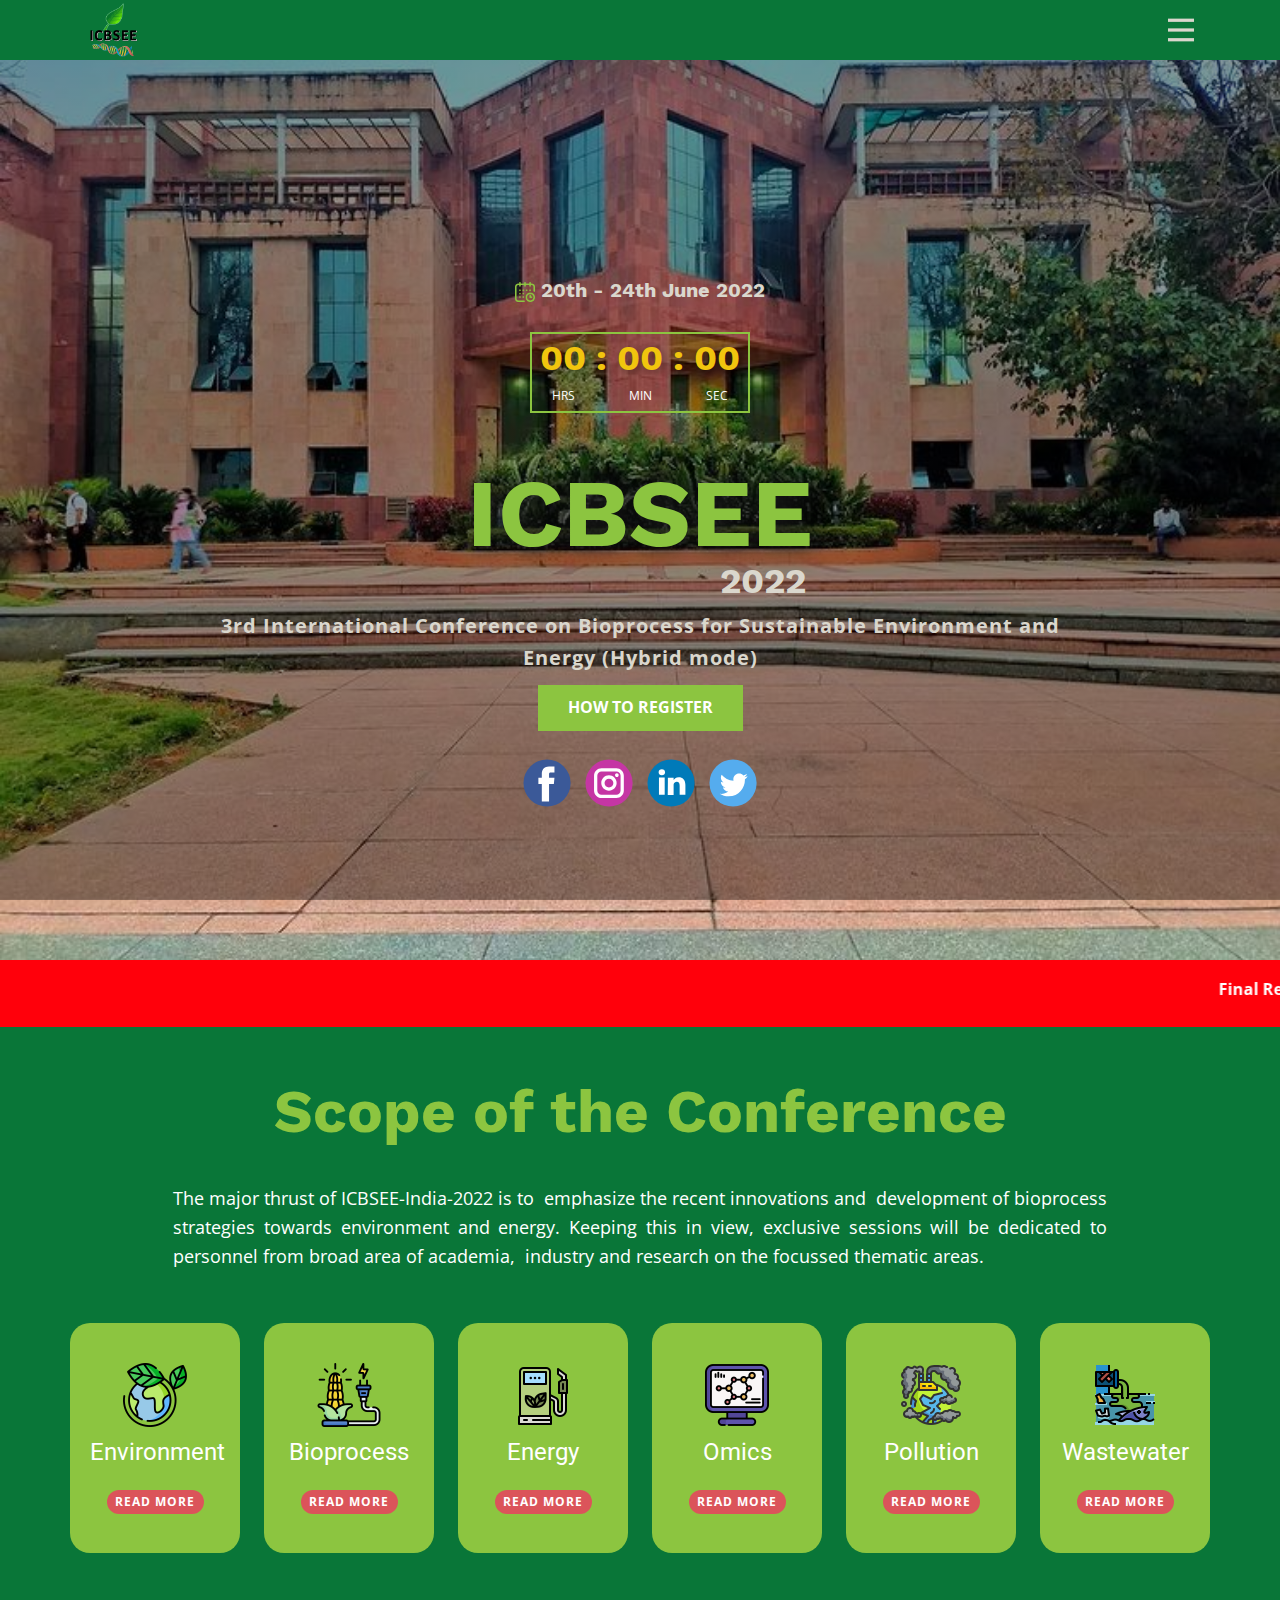
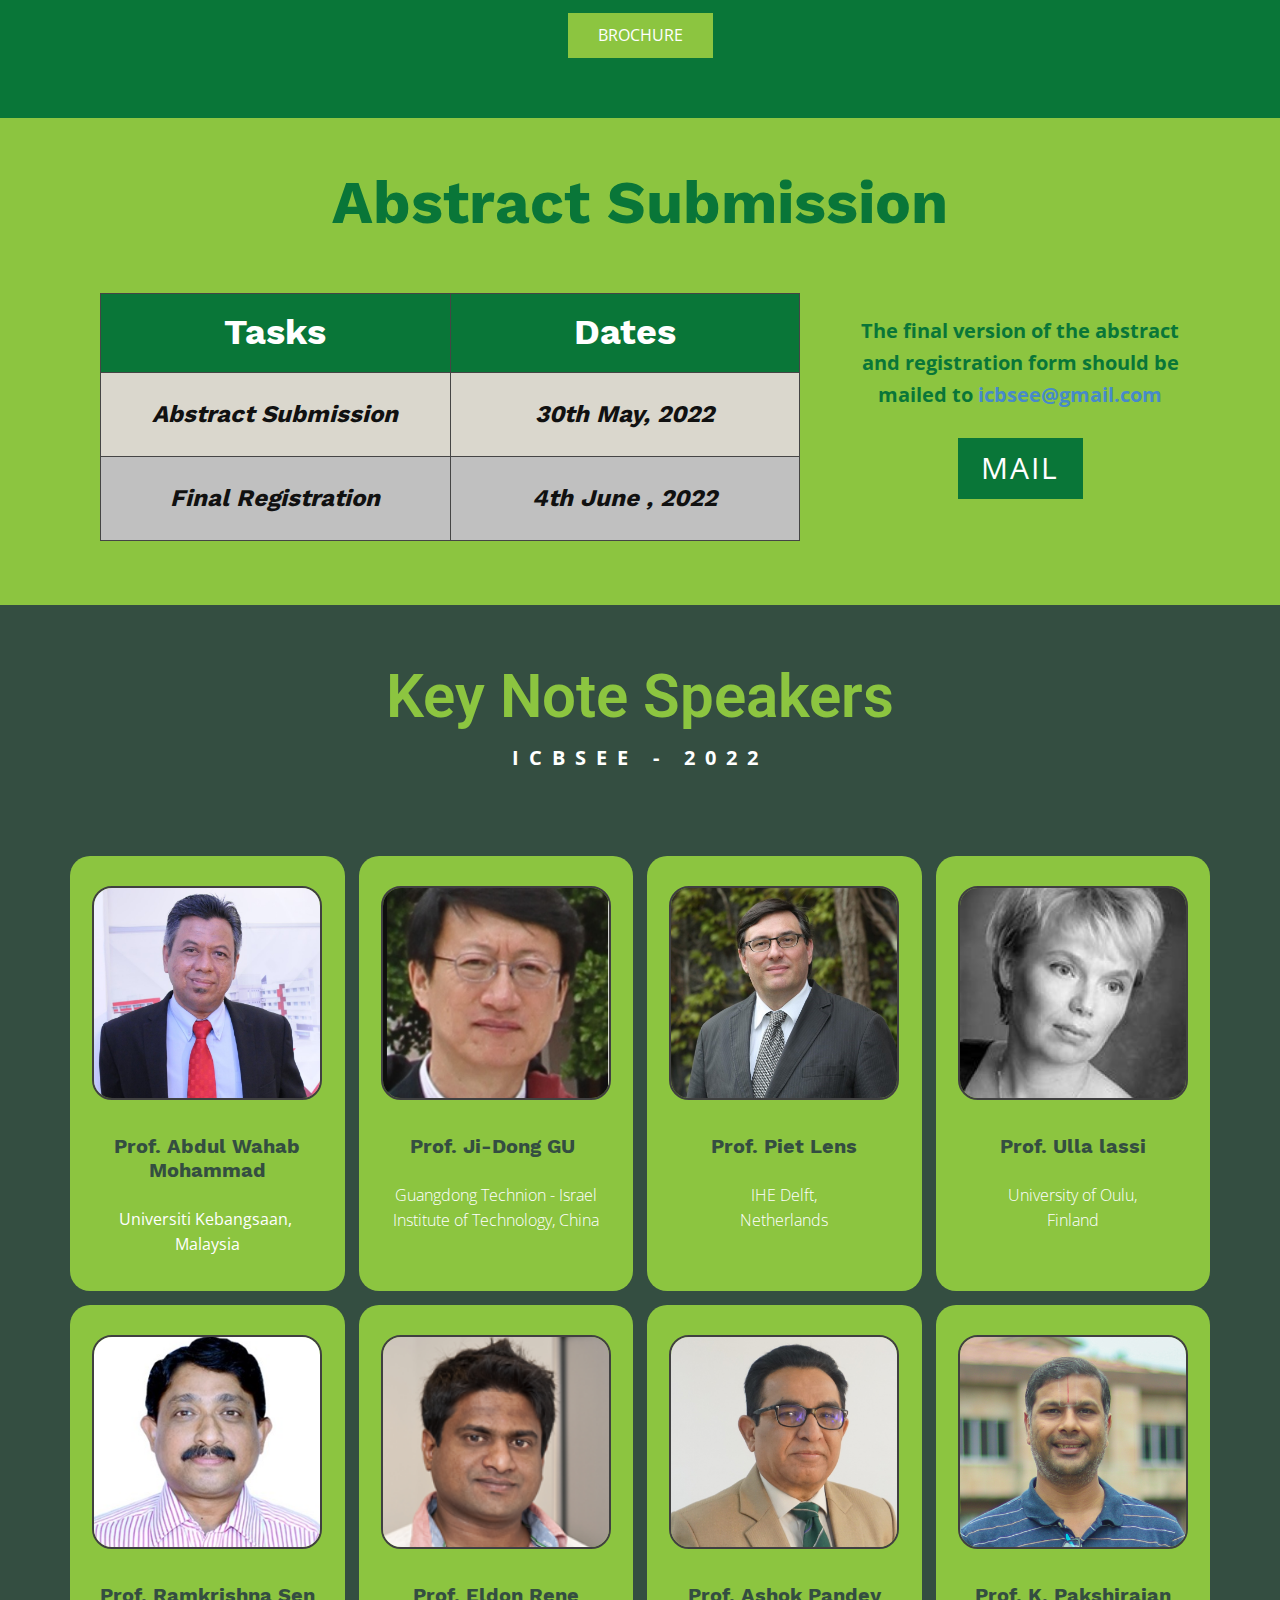
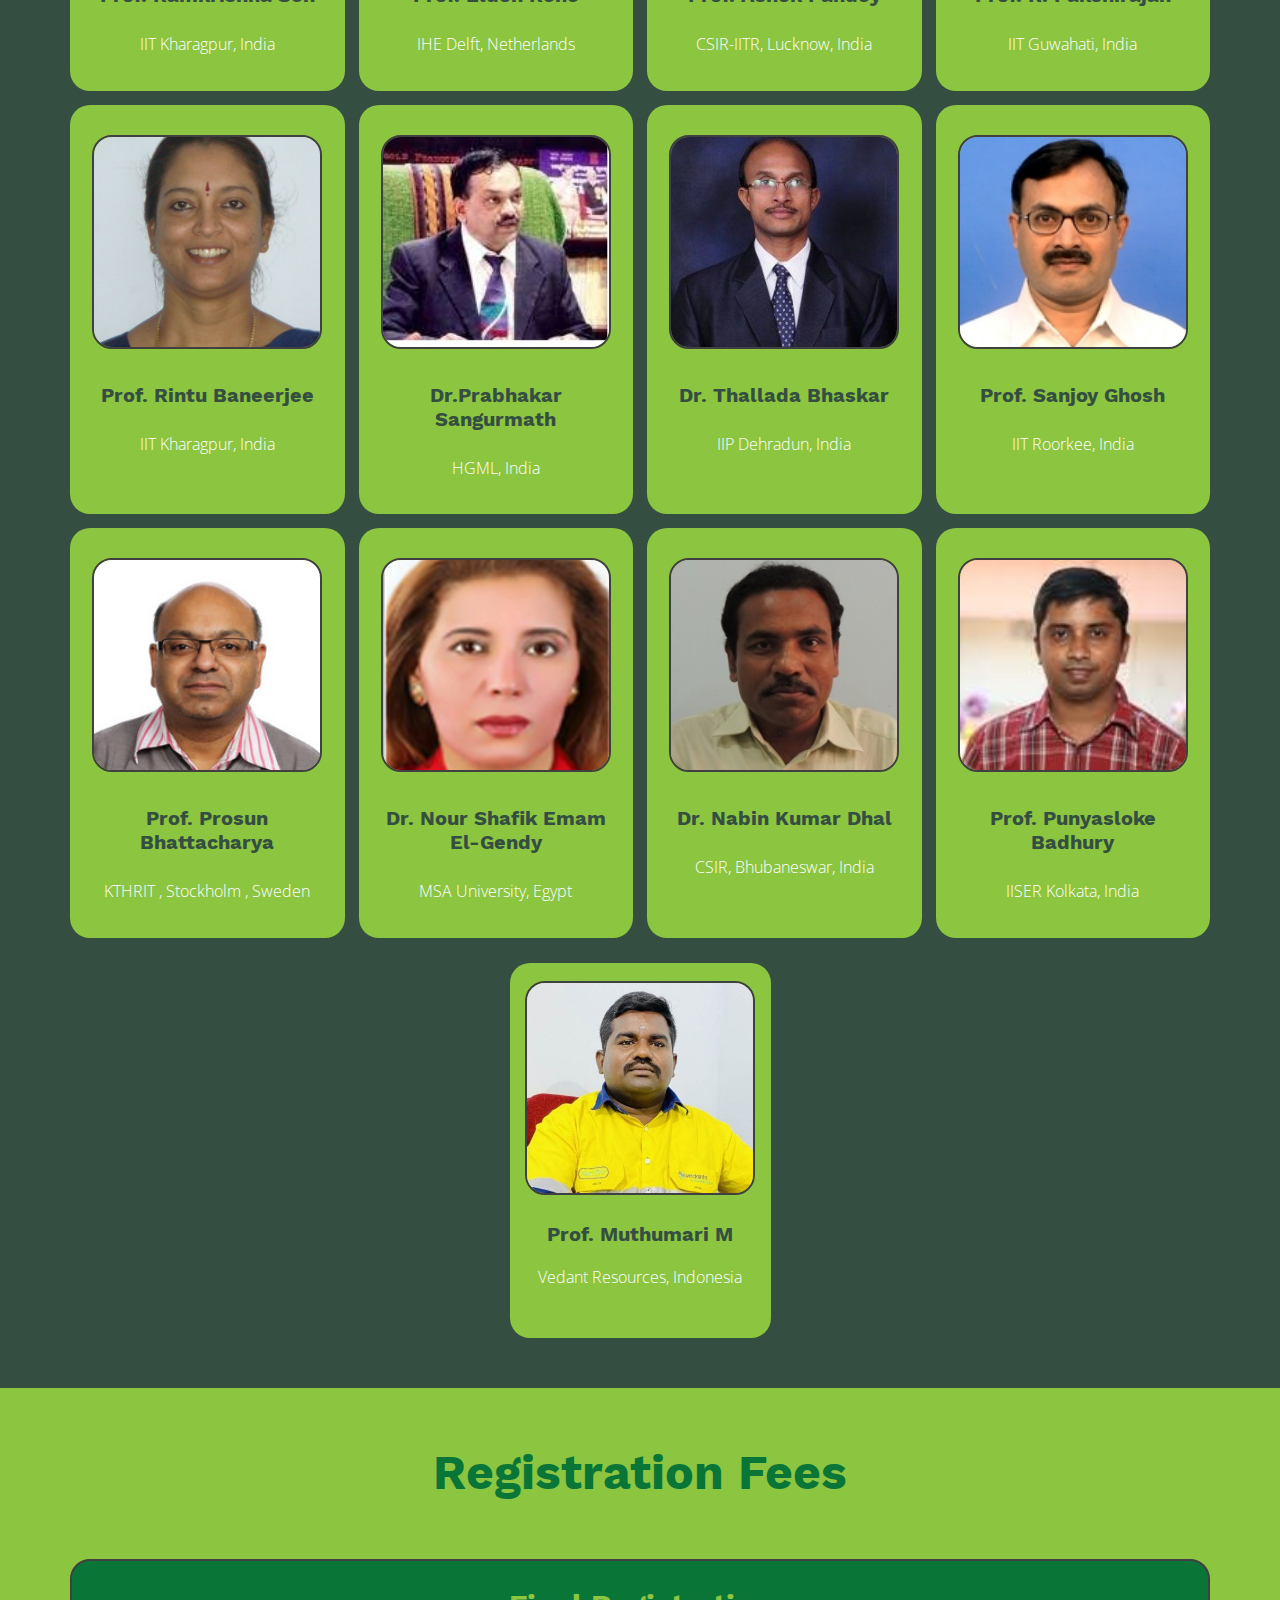
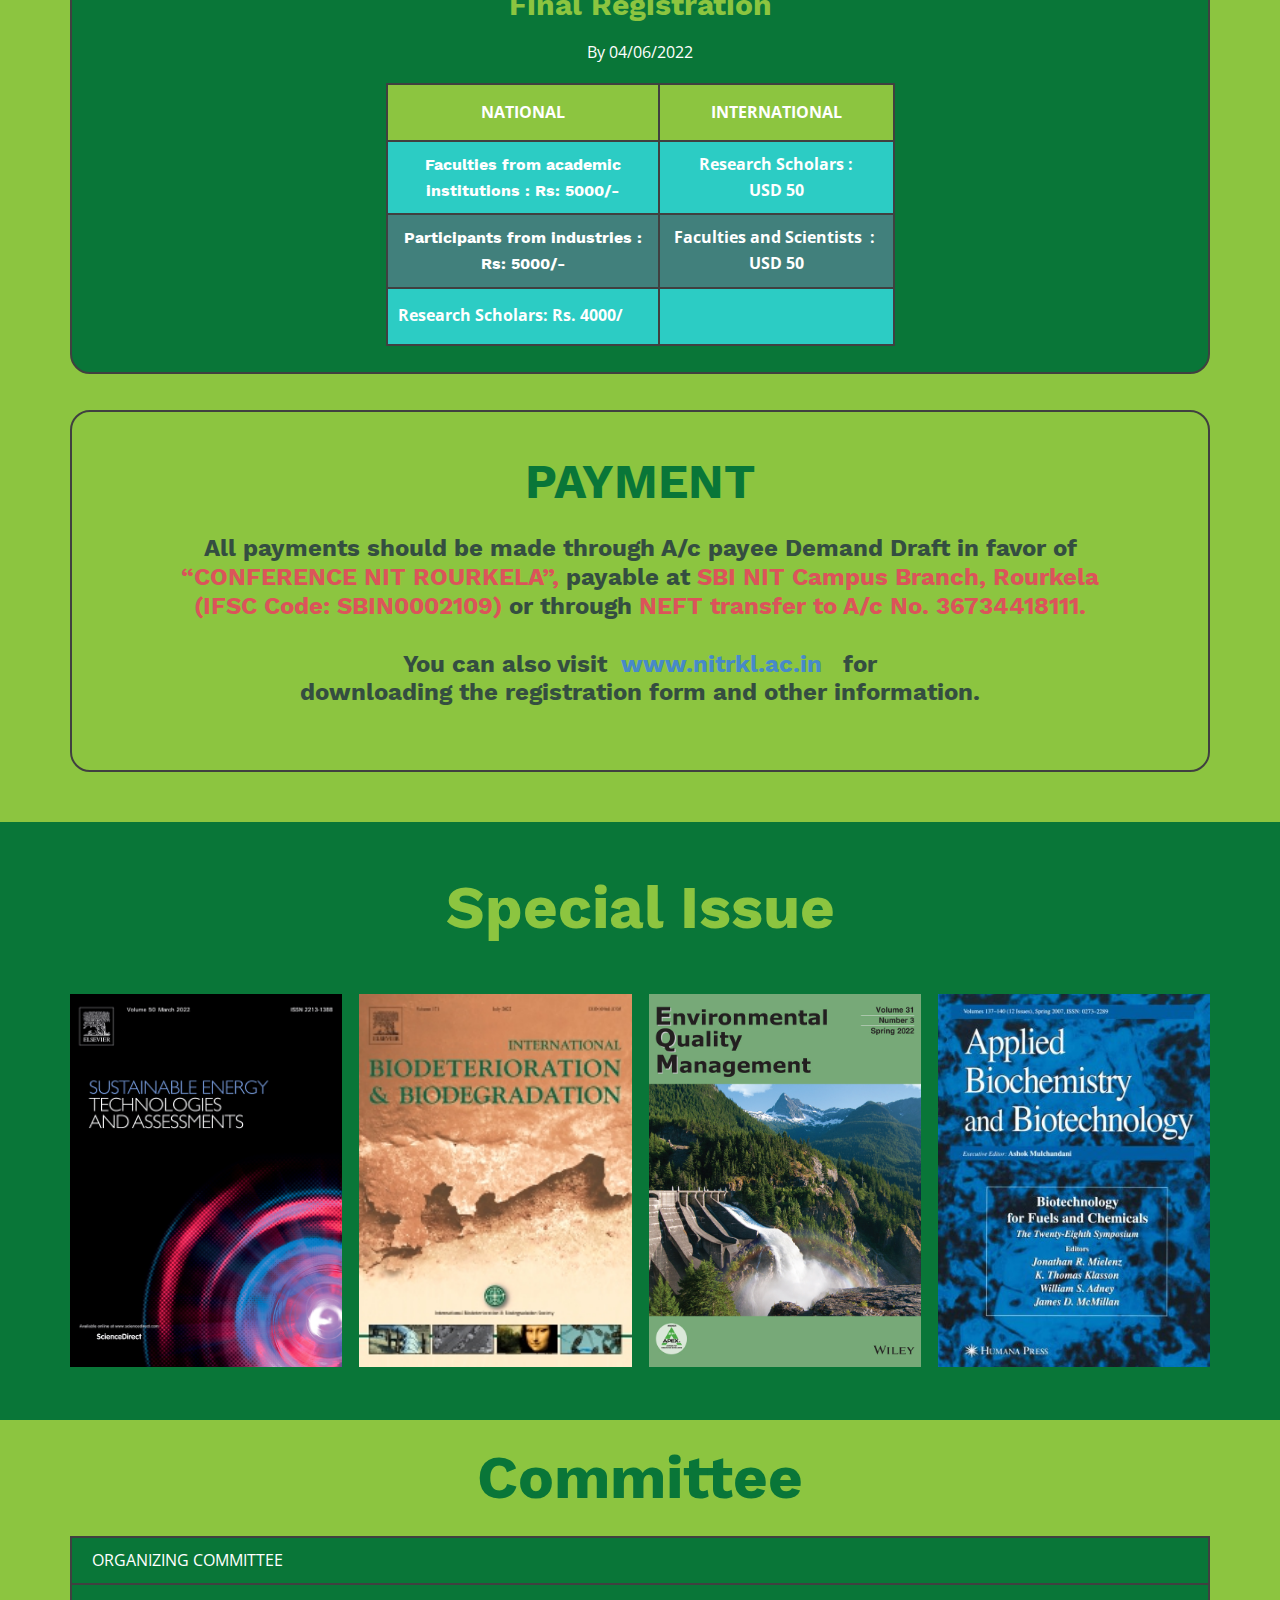
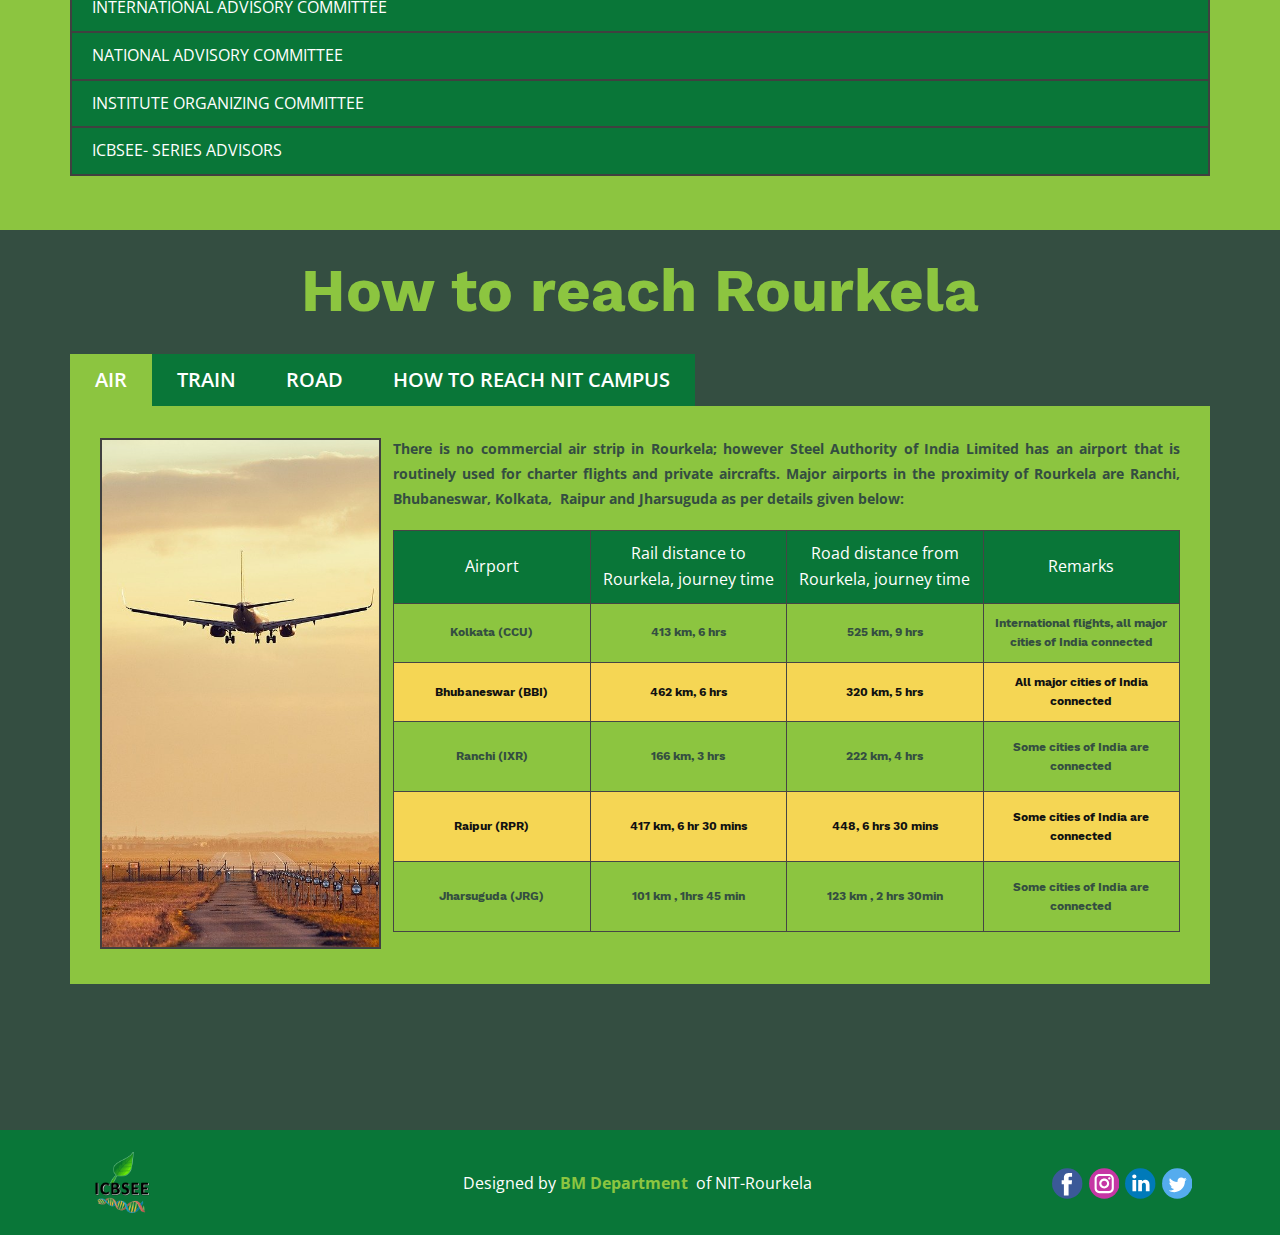
==== commit 77d95b98: "Add files via upload" ====
--- a/index.html
+++ b/index.html
@@ -45,7 +45,7 @@
 		"@context": "http://schema.org",
 		"@type": "Organization",
 		"name": "ICBSEE",
-		"logo": "images/rect4438-3.png",
+		"logo": "images/rect4438.png",
 		"sameAs": [
 				"https://www.facebook.com/icbsee2022/?ref=pages_you_manage",
 				"https://www.instagram.com/icbsee_conference_nitrkl/",
@@ -64,7 +64,7 @@
   <meta name="viewport" content="width=device-width, initial-scale=1, user-scalable=no "></head>
   <body data-home-page="ICBSEE.html" data-home-page-title="ICBSEE" class="u-body u-xl-mode"><header class="u-clearfix u-custom-color-4 u-header u-sticky u-sticky-ba70 u-header" id="sec-cbe2"><div class="u-clearfix u-sheet u-valign-top-xs u-sheet-1">
         <a href="ICBSEE.html" data-page-id="52045020" class="u-image u-logo u-image-1" data-image-width="1600" data-image-height="1600" title="ICBSEE">
-          <img src="images/rect4438-3.png" class="u-logo-image u-logo-image-1">
+          <img src="images/rect4438.png" class="u-logo-image u-logo-image-1">
         </a>
         <nav class="u-menu u-menu-dropdown u-offcanvas u-offcanvas-shift u-menu-1" data-responsive-from="XL">
           <div class="menu-collapse" style="font-size: 1rem; letter-spacing: 0px;">
@@ -296,7 +296,7 @@
             </div>
             <div class="u-align-center u-container-style u-custom-color-2 u-list-item u-radius-20 u-repeater-item u-shape-round">
               <div class="u-container-layout u-similar-container u-valign-top-lg u-valign-top-md u-valign-top-sm u-valign-top-xl u-container-layout-2">
-                <img alt="" class="u-border-2 u-border-grey-75 u-image u-image-round u-radius-20 u-image-2" data-image-width="296" data-image-height="348" src="images/jidonggu1-41.png">
+                <img alt="" class="u-border-2 u-border-grey-75 u-image u-image-round u-radius-20 u-image-2" data-image-width="296" data-image-height="348" src="images/jidonggu1.png">
                 <h3 class="u-align-center u-custom-font u-text u-text-custom-color-5 u-text-5">Prof. Ji-Dong GU&nbsp;</h3>
                 <p class="u-align-center u-text u-text-white u-text-6"> Guangdong Technion - Israel <br>Institute of Technology, China
                 </p>
@@ -799,7 +799,7 @@
                   <div class="u-repeater u-repeater-4">
                     <div class="u-align-center u-container-style u-custom-color-4 u-list-item u-radius-20 u-repeater-item u-shape-round u-video-cover u-list-item-9">
                       <div class="u-container-layout u-similar-container u-container-layout-14">
-                        <img alt="" class="u-border-2 u-border-grey-75 u-image u-image-round u-radius-20 u-image-5" data-image-width="296" data-image-height="348" src="images/jidonggu1.png">
+                        <img alt="" class="u-border-2 u-border-grey-75 u-image u-image-round u-radius-20 u-image-5" data-image-width="296" data-image-height="348" src="images/jidonggu1-38.png">
                         <h4 class="u-text u-text-default u-text-white u-text-16"> Prof. Ji Dong Gu</h4>
                       </div>
                     </div>
@@ -955,7 +955,7 @@
     
     <footer class="u-align-center-md u-align-center-sm u-align-center-xs u-clearfix u-custom-color-4 u-footer" id="sec-1396"><div class="u-clearfix u-sheet u-sheet-1">
         <a href="ICBSEE.html" data-page-id="52045020" class="u-image u-logo u-image-1" data-image-width="1600" data-image-height="1600" title="ICBSEE">
-          <img src="images/rect4438.png" class="u-logo-image u-logo-image-1">
+          <img src="images/rect4438-3.png" class="u-logo-image u-logo-image-1">
         </a>
         <div class="u-align-left u-social-icons u-spacing-6 u-social-icons-1">
           <a class="u-social-url" title="facebook" href="https://www.facebook.com/icbsee2022/?ref=pages_you_manage"><span class="u-icon u-social-facebook u-social-icon u-icon-1"><svg class="u-svg-link" preserveAspectRatio="xMidYMin slice" viewBox="0 0 112 112" style=""><use xmlns:xlink="http://www.w3.org/1999/xlink" xlink:href="#svg-6e61"></use></svg><svg class="u-svg-content" viewBox="0 0 112 112" x="0" y="0" id="svg-6e61"><circle fill="currentColor" cx="56.1" cy="56.1" r="55"></circle><path fill="#FFFFFF" d="M73.5,31.6h-9.1c-1.4,0-3.6,0.8-3.6,3.9v8.5h12.6L72,58.3H60.8v40.8H43.9V58.3h-8V43.9h8v-9.2
@@ -1334,7 +1334,7 @@
 }</style><section class="u-black u-clearfix u-container-style u-dialog-block u-opacity u-opacity-70 u-dialog-section-18" id="sec-fb5b">
       <div class="u-align-left u-border-2 u-border-grey-75 u-container-style u-custom-color-2 u-dialog u-dialog-1">
         <div class="u-container-layout u-valign-top-xs u-container-layout-1">
-          <img class="u-image u-image-default u-preserve-proportions u-image-1" src="images/rect4438-32.png" alt="" data-image-width="1600" data-image-height="1600">
+          <img class="u-image u-image-default u-preserve-proportions u-image-1" src="images/rect4438-44.png" alt="" data-image-width="1600" data-image-height="1600">
           <ul class="u-custom-font u-custom-list u-font-open-sans u-text u-text-1">
             <li>
               <div class="u-list-icon u-text-custom-color-7">
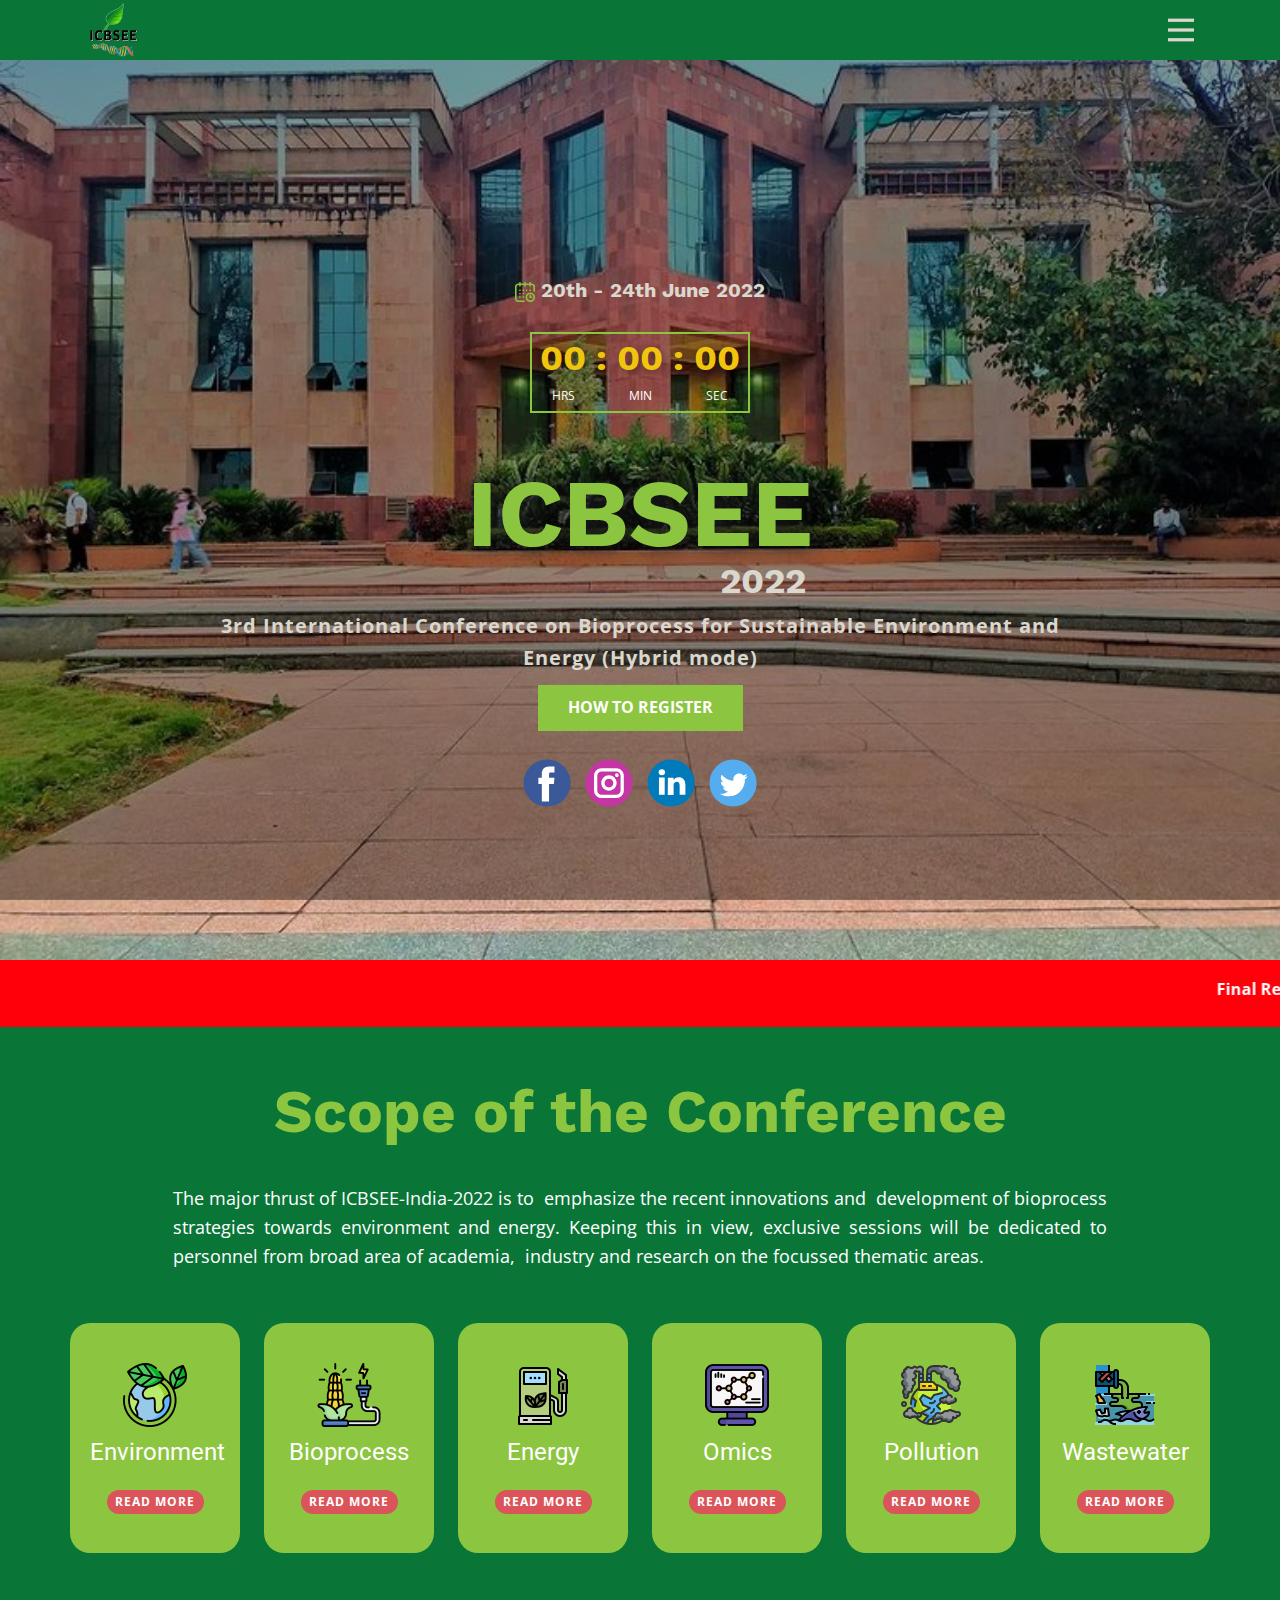
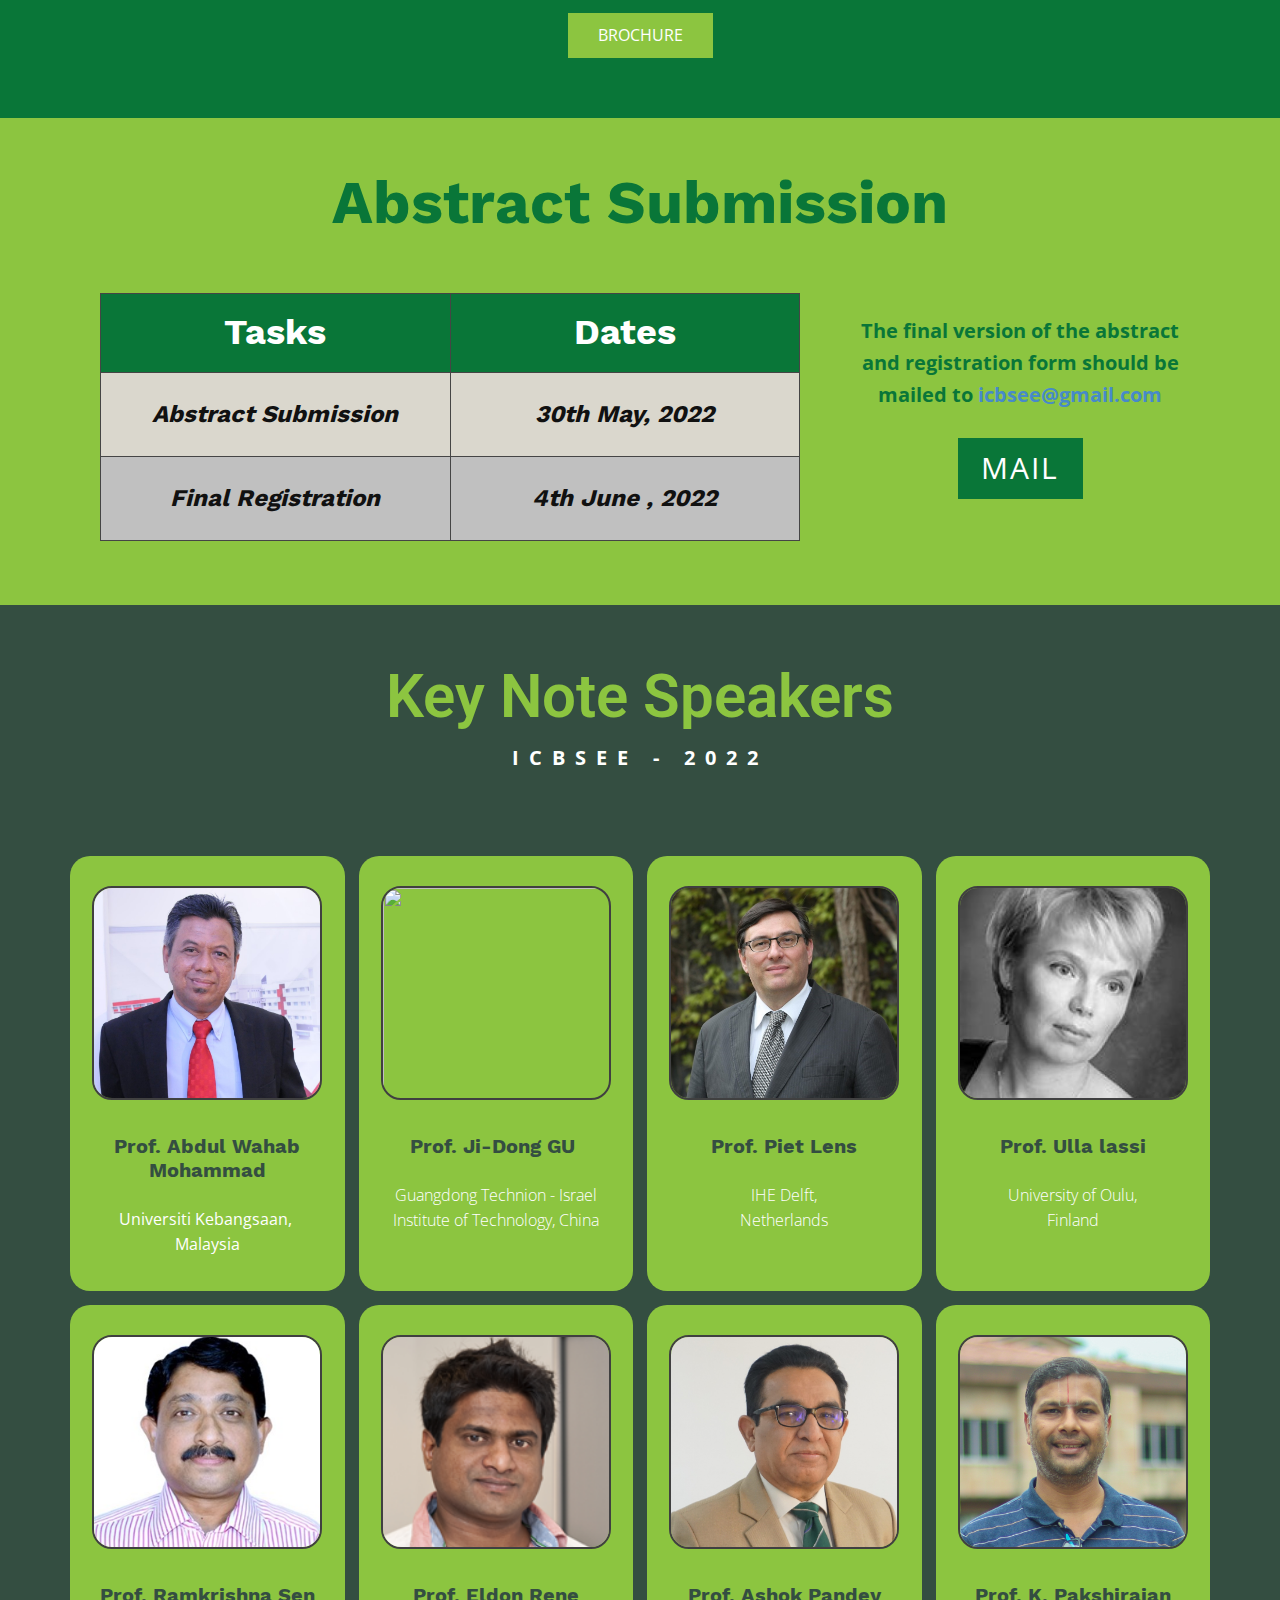
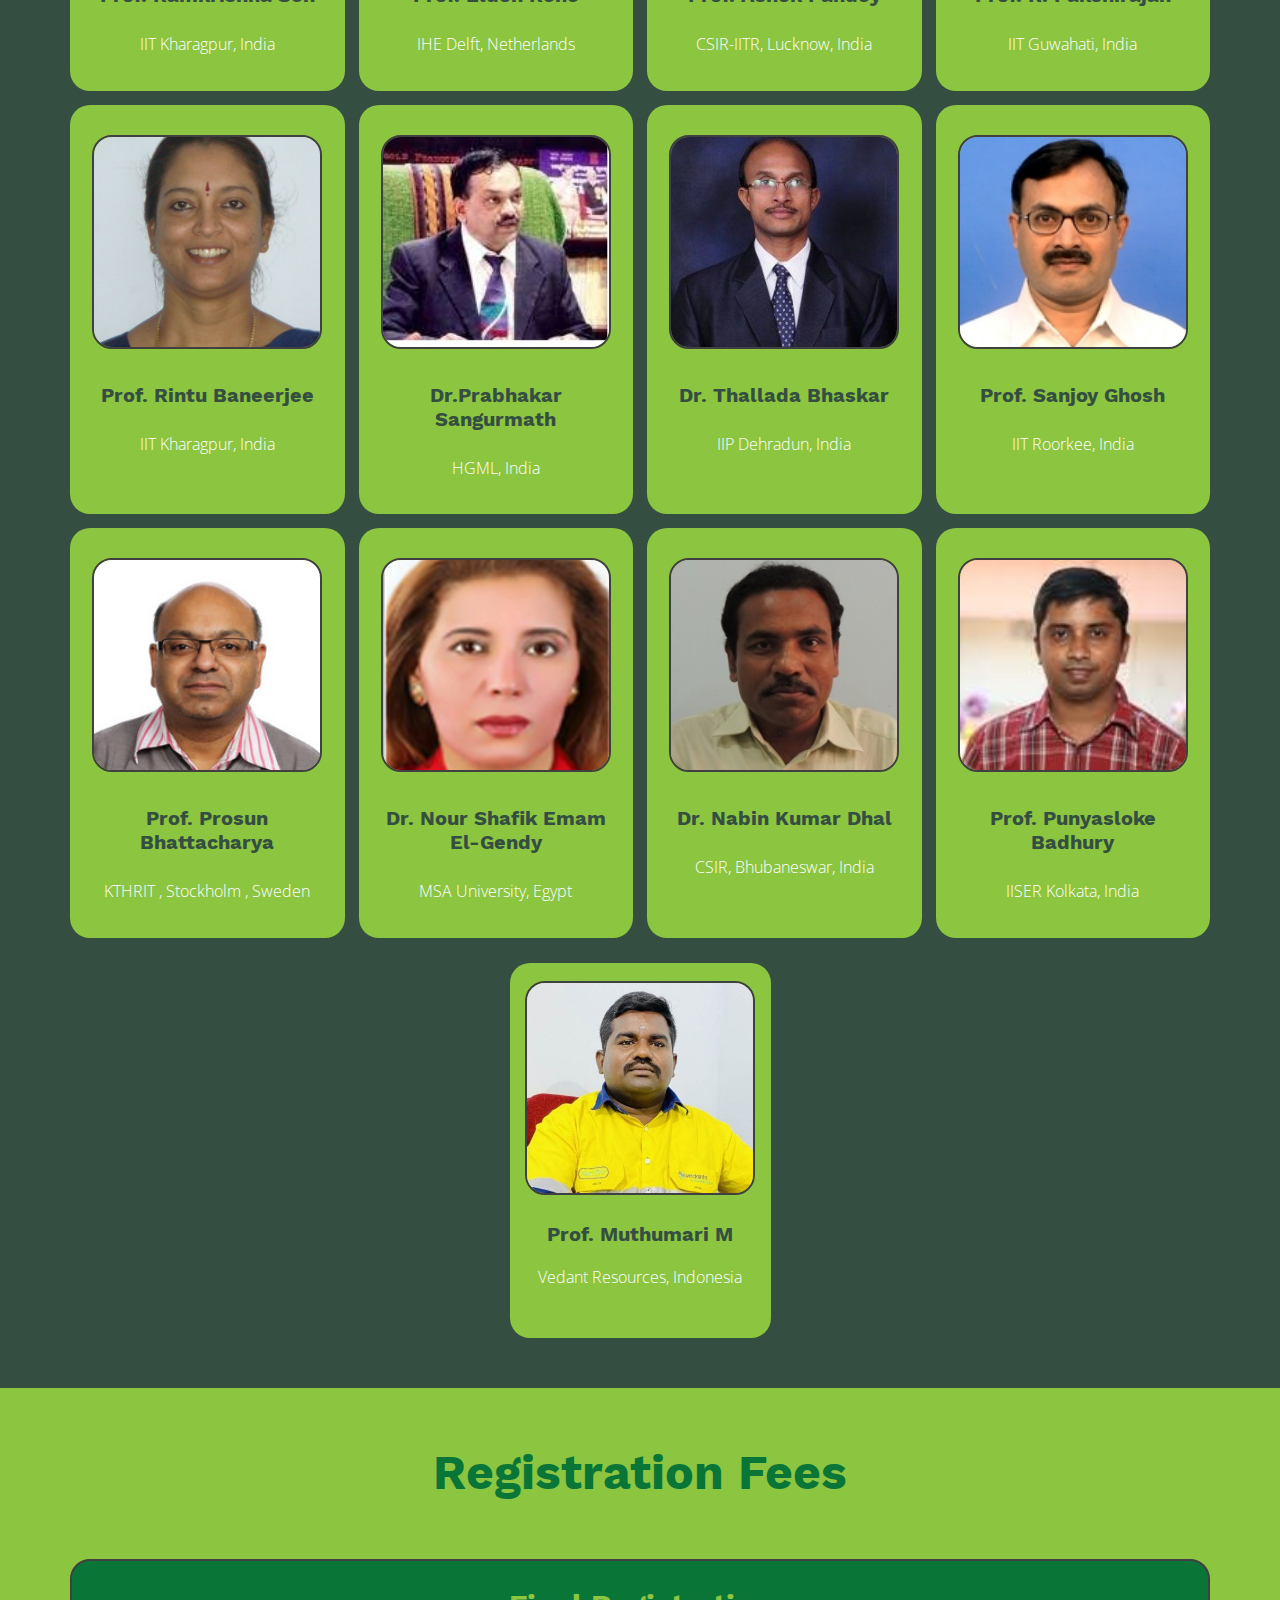
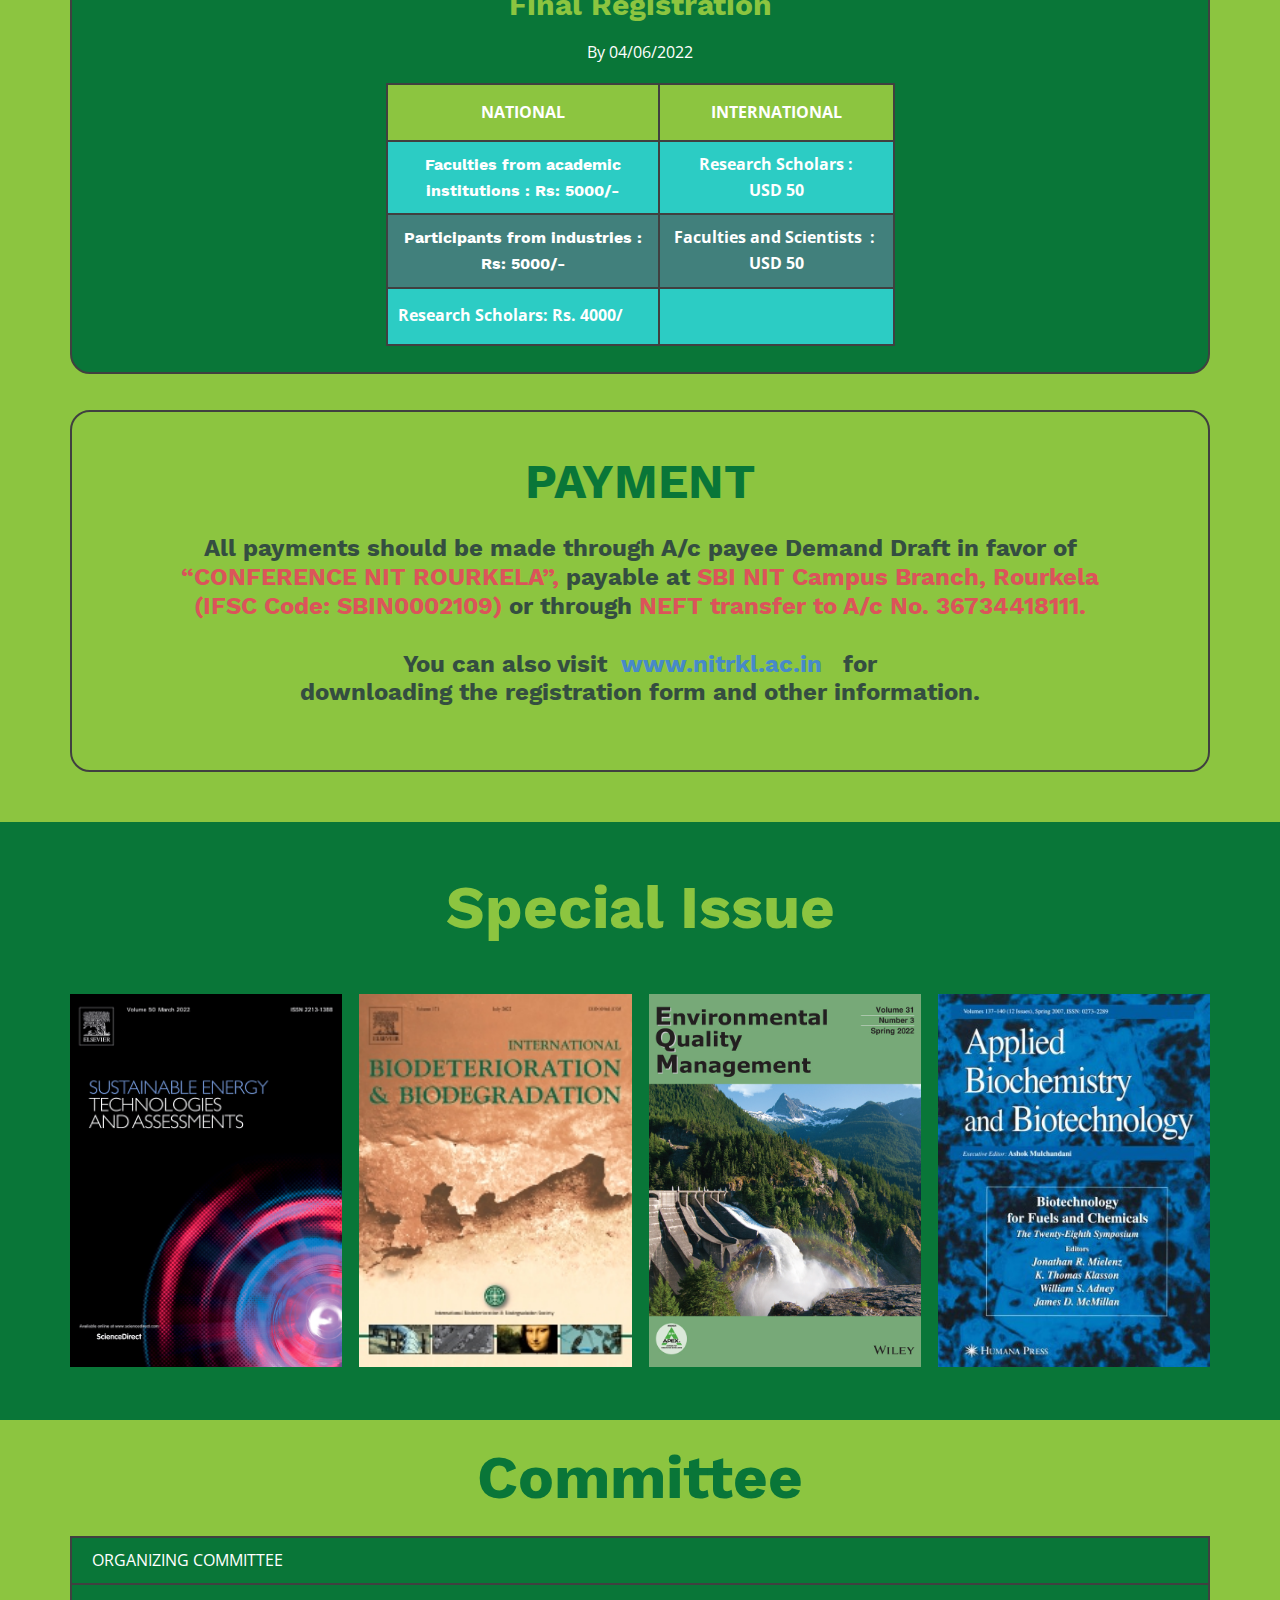
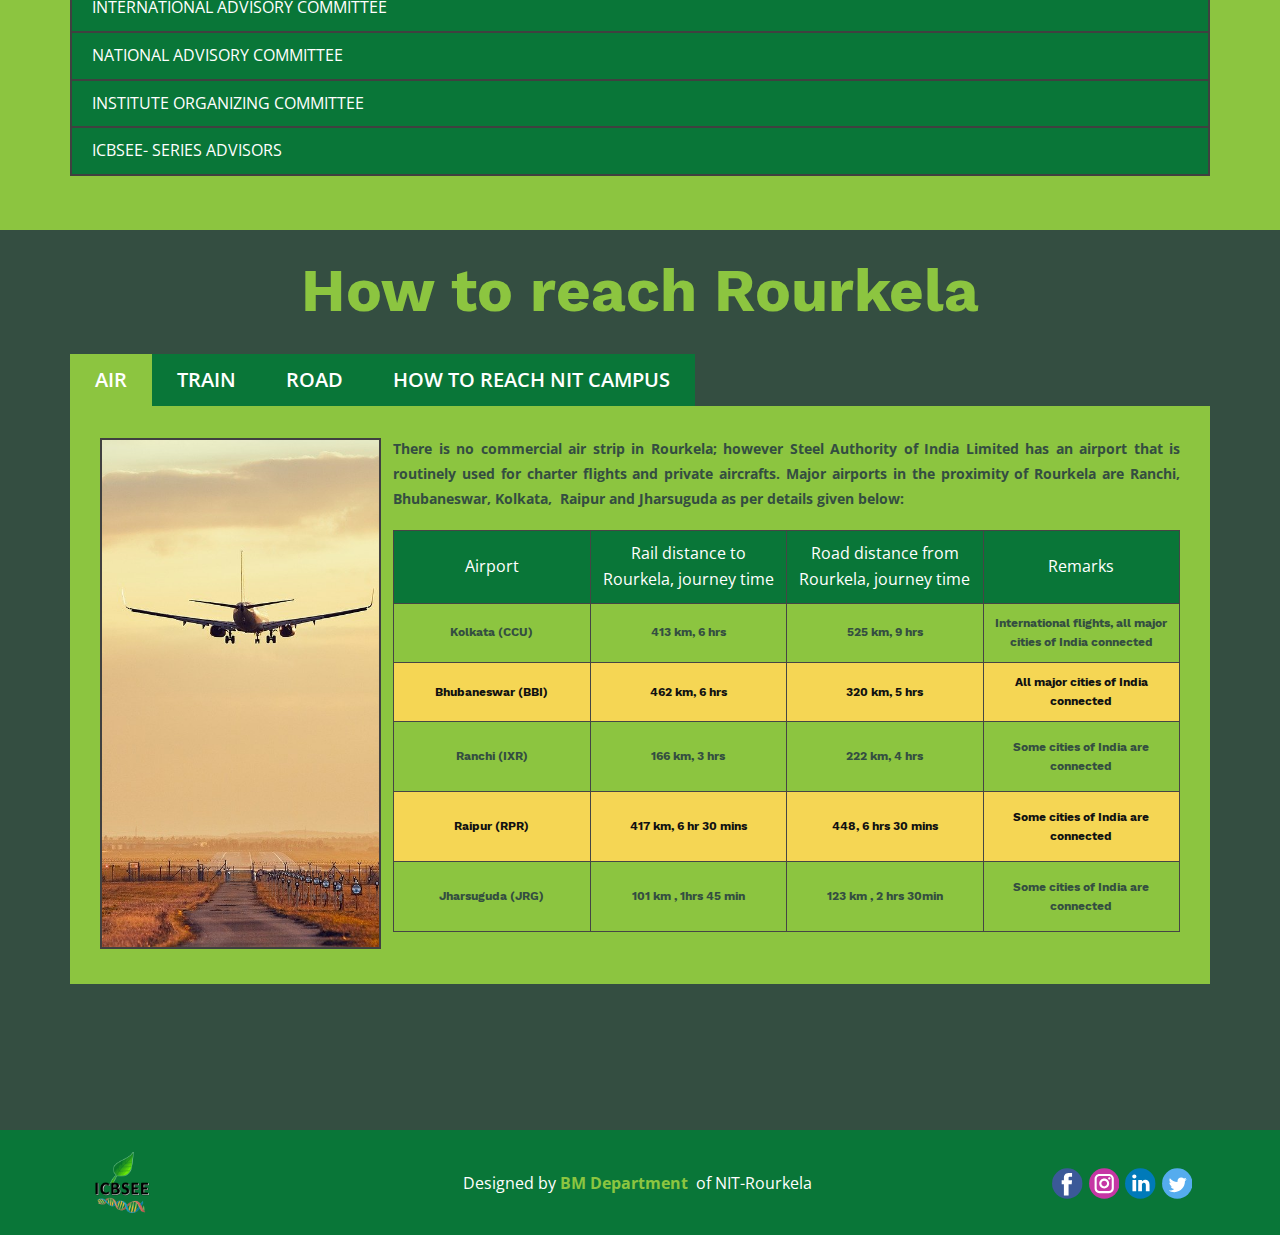
==== commit 414c85b2: "Add files via upload" ====
--- a/index.html
+++ b/index.html
@@ -296,7 +296,7 @@
             </div>
             <div class="u-align-center u-container-style u-custom-color-2 u-list-item u-radius-20 u-repeater-item u-shape-round">
               <div class="u-container-layout u-similar-container u-valign-top-lg u-valign-top-md u-valign-top-sm u-valign-top-xl u-container-layout-2">
-                <img alt="" class="u-border-2 u-border-grey-75 u-image u-image-round u-radius-20 u-image-2" data-image-width="296" data-image-height="348" src="images/jidonggu1.png">
+                <img alt="" class="u-border-2 u-border-grey-75 u-image u-image-round u-radius-20 u-image-2" data-image-width="296" data-image-height="348" src="images/jidonggu1-43.png">
                 <h3 class="u-align-center u-custom-font u-text u-text-custom-color-5 u-text-5">Prof. Ji-Dong GU&nbsp;</h3>
                 <p class="u-align-center u-text u-text-white u-text-6"> Guangdong Technion - Israel <br>Institute of Technology, China
                 </p>
@@ -799,7 +799,7 @@
                   <div class="u-repeater u-repeater-4">
                     <div class="u-align-center u-container-style u-custom-color-4 u-list-item u-radius-20 u-repeater-item u-shape-round u-video-cover u-list-item-9">
                       <div class="u-container-layout u-similar-container u-container-layout-14">
-                        <img alt="" class="u-border-2 u-border-grey-75 u-image u-image-round u-radius-20 u-image-5" data-image-width="296" data-image-height="348" src="images/jidonggu1-38.png">
+                        <img alt="" class="u-border-2 u-border-grey-75 u-image u-image-round u-radius-20 u-image-5" data-image-width="296" data-image-height="348" src="images/jidonggu1.png">
                         <h4 class="u-text u-text-default u-text-white u-text-16"> Prof. Ji Dong Gu</h4>
                       </div>
                     </div>
@@ -1334,7 +1334,7 @@
 }</style><section class="u-black u-clearfix u-container-style u-dialog-block u-opacity u-opacity-70 u-dialog-section-18" id="sec-fb5b">
       <div class="u-align-left u-border-2 u-border-grey-75 u-container-style u-custom-color-2 u-dialog u-dialog-1">
         <div class="u-container-layout u-valign-top-xs u-container-layout-1">
-          <img class="u-image u-image-default u-preserve-proportions u-image-1" src="images/rect4438-44.png" alt="" data-image-width="1600" data-image-height="1600">
+          <img class="u-image u-image-default u-preserve-proportions u-image-1" src="images/rect4438-32.png" alt="" data-image-width="1600" data-image-height="1600">
           <ul class="u-custom-font u-custom-list u-font-open-sans u-text u-text-1">
             <li>
               <div class="u-list-icon u-text-custom-color-7">
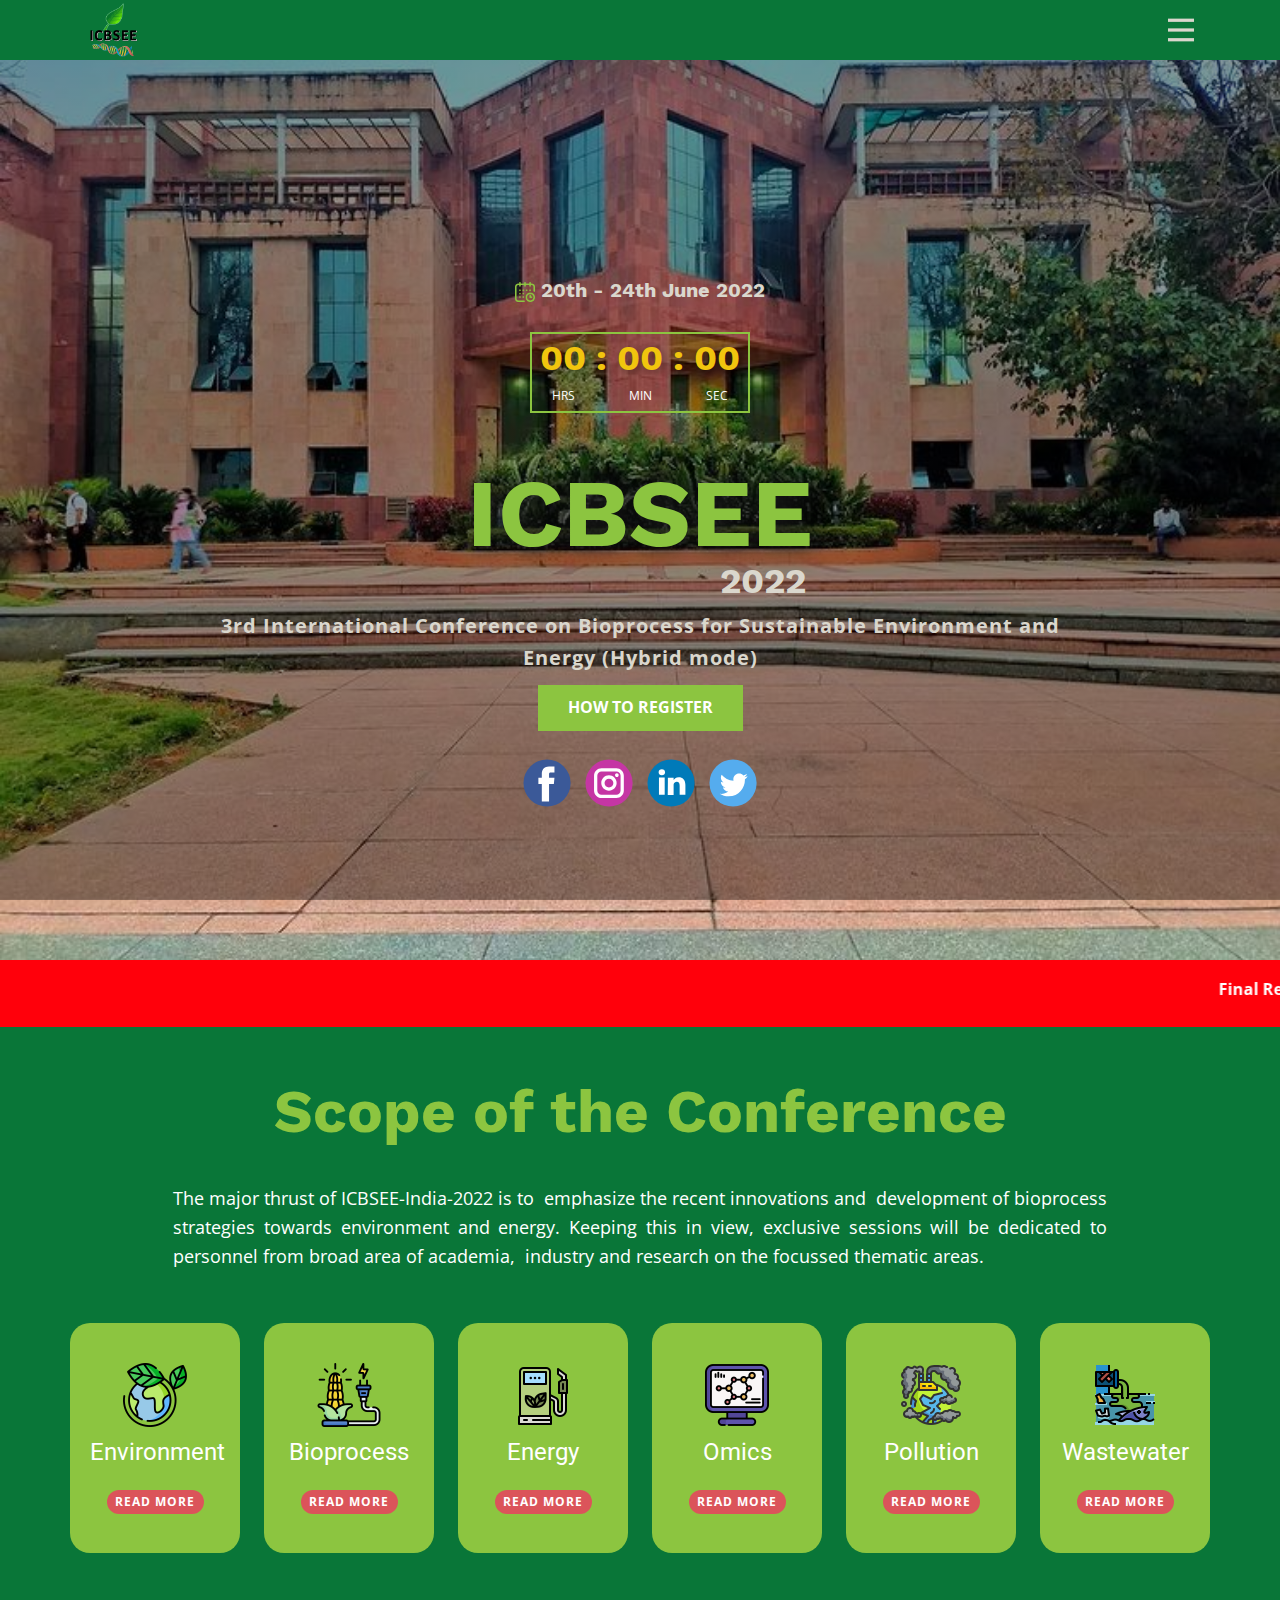
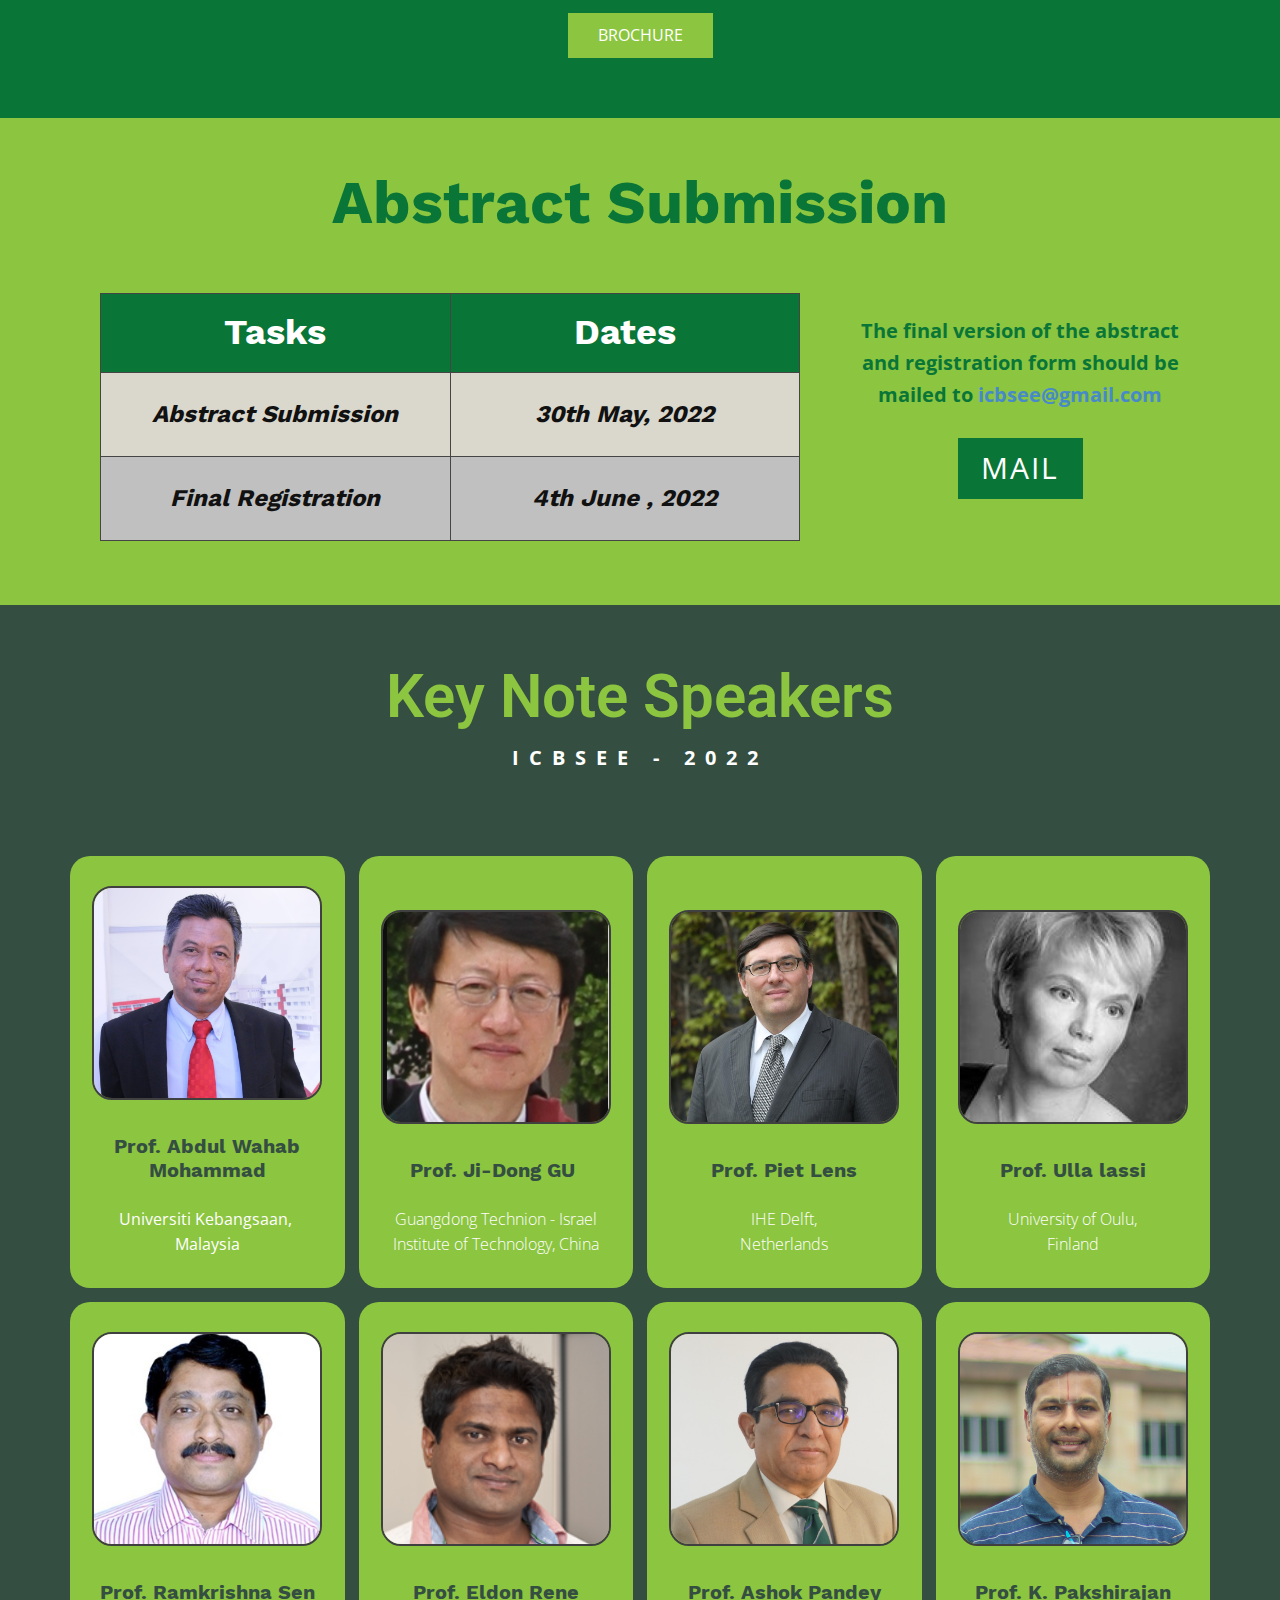
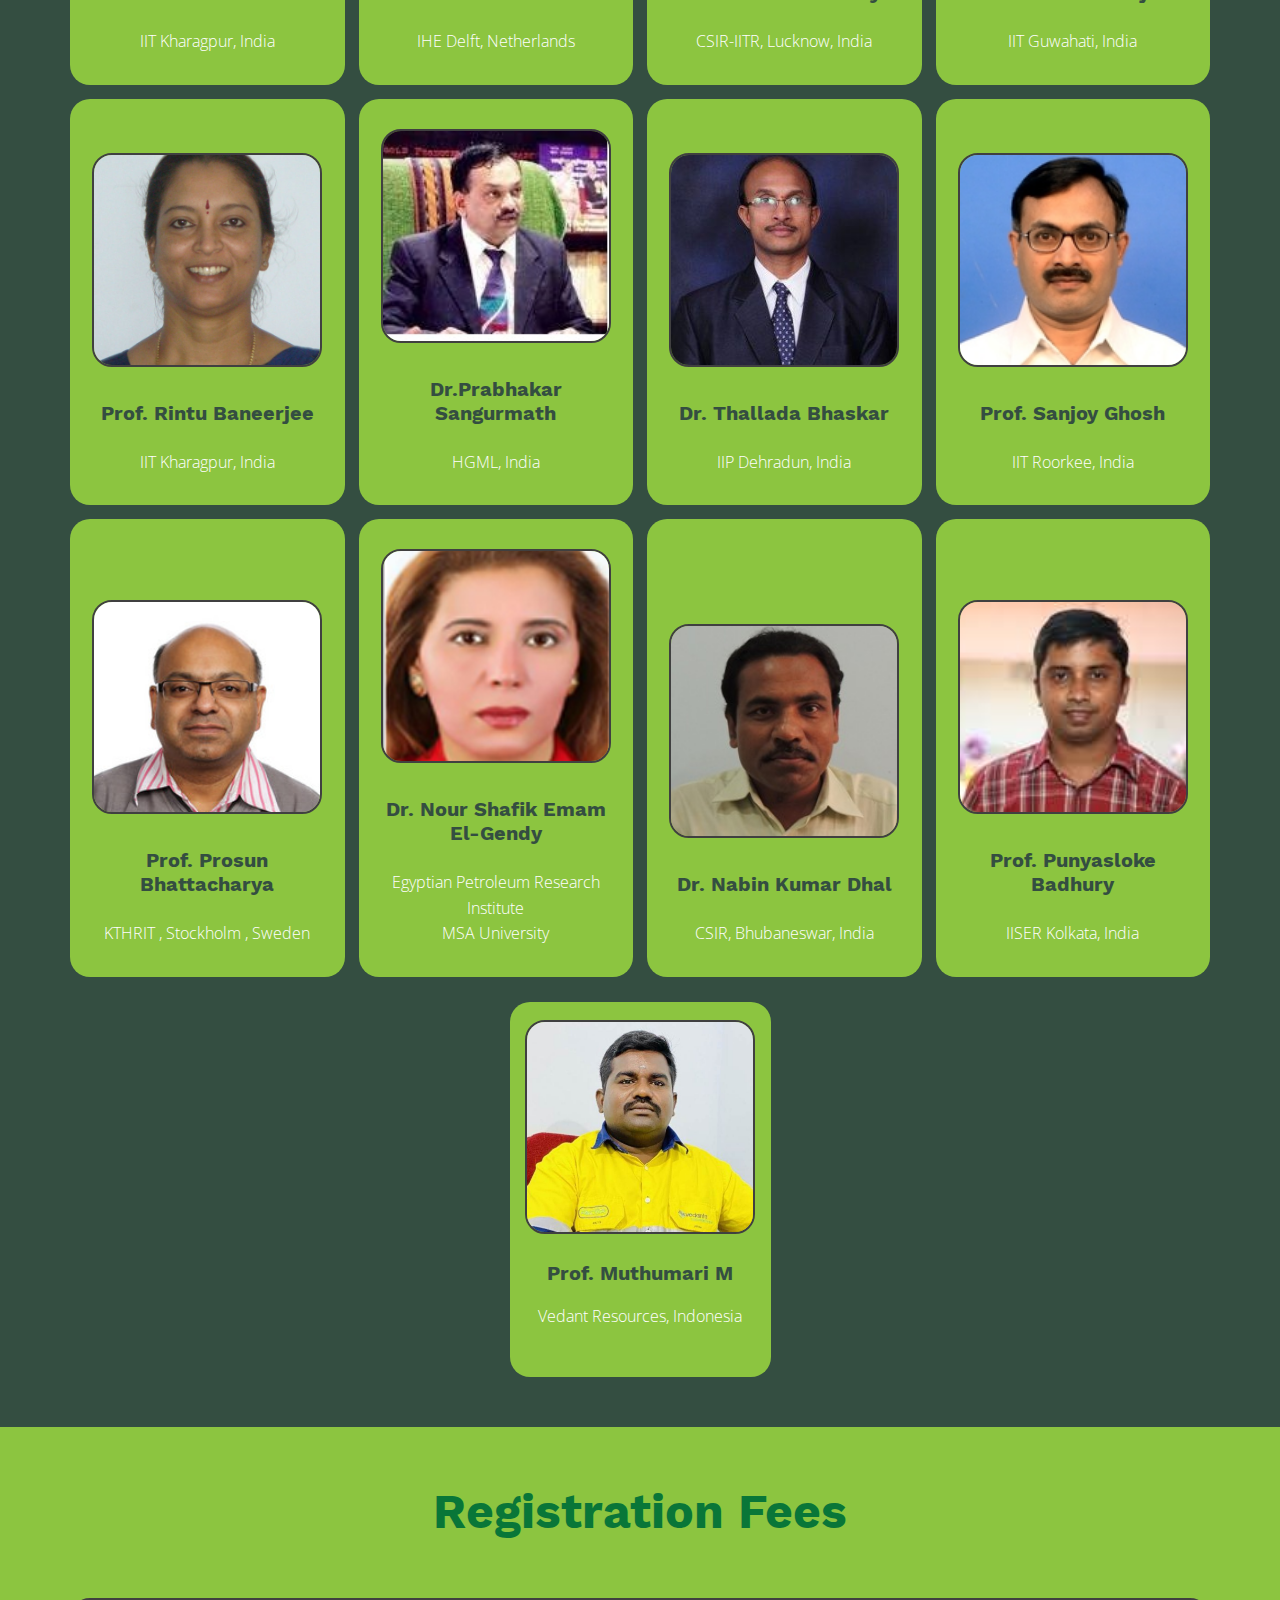
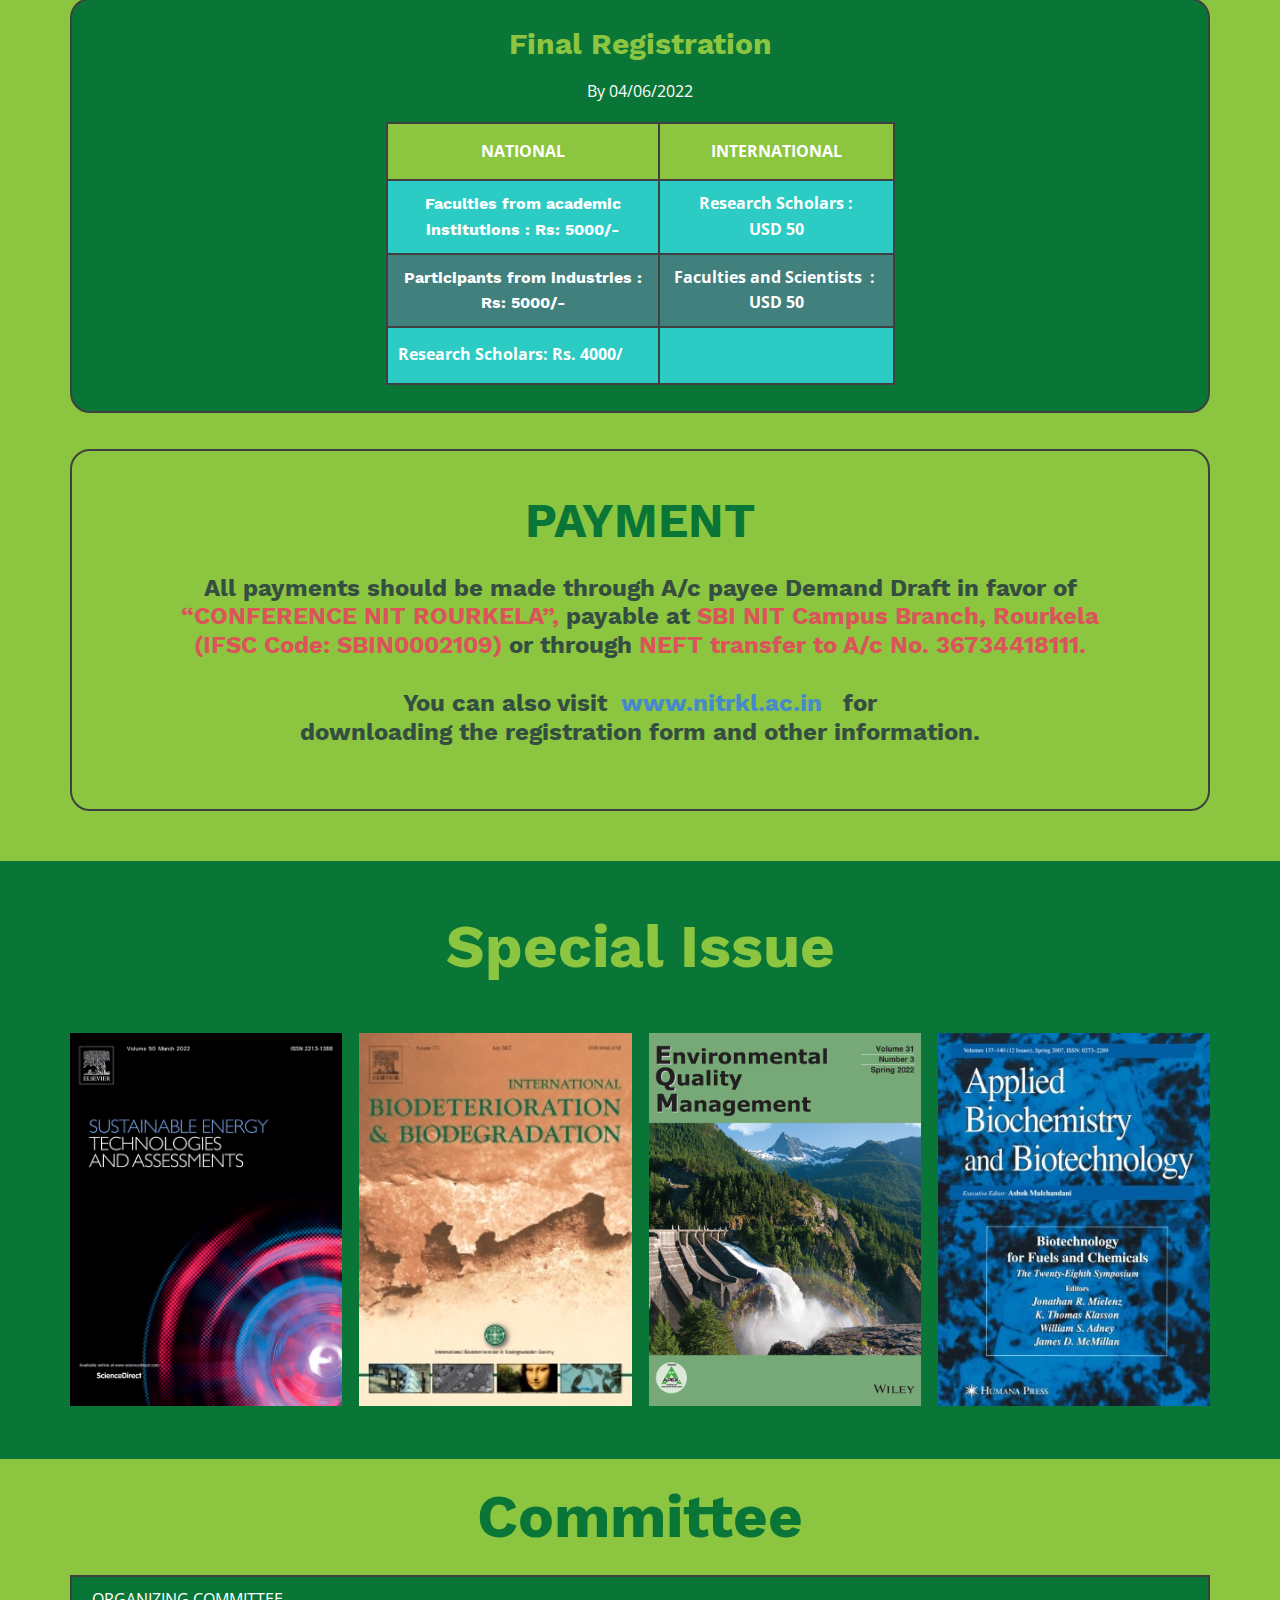
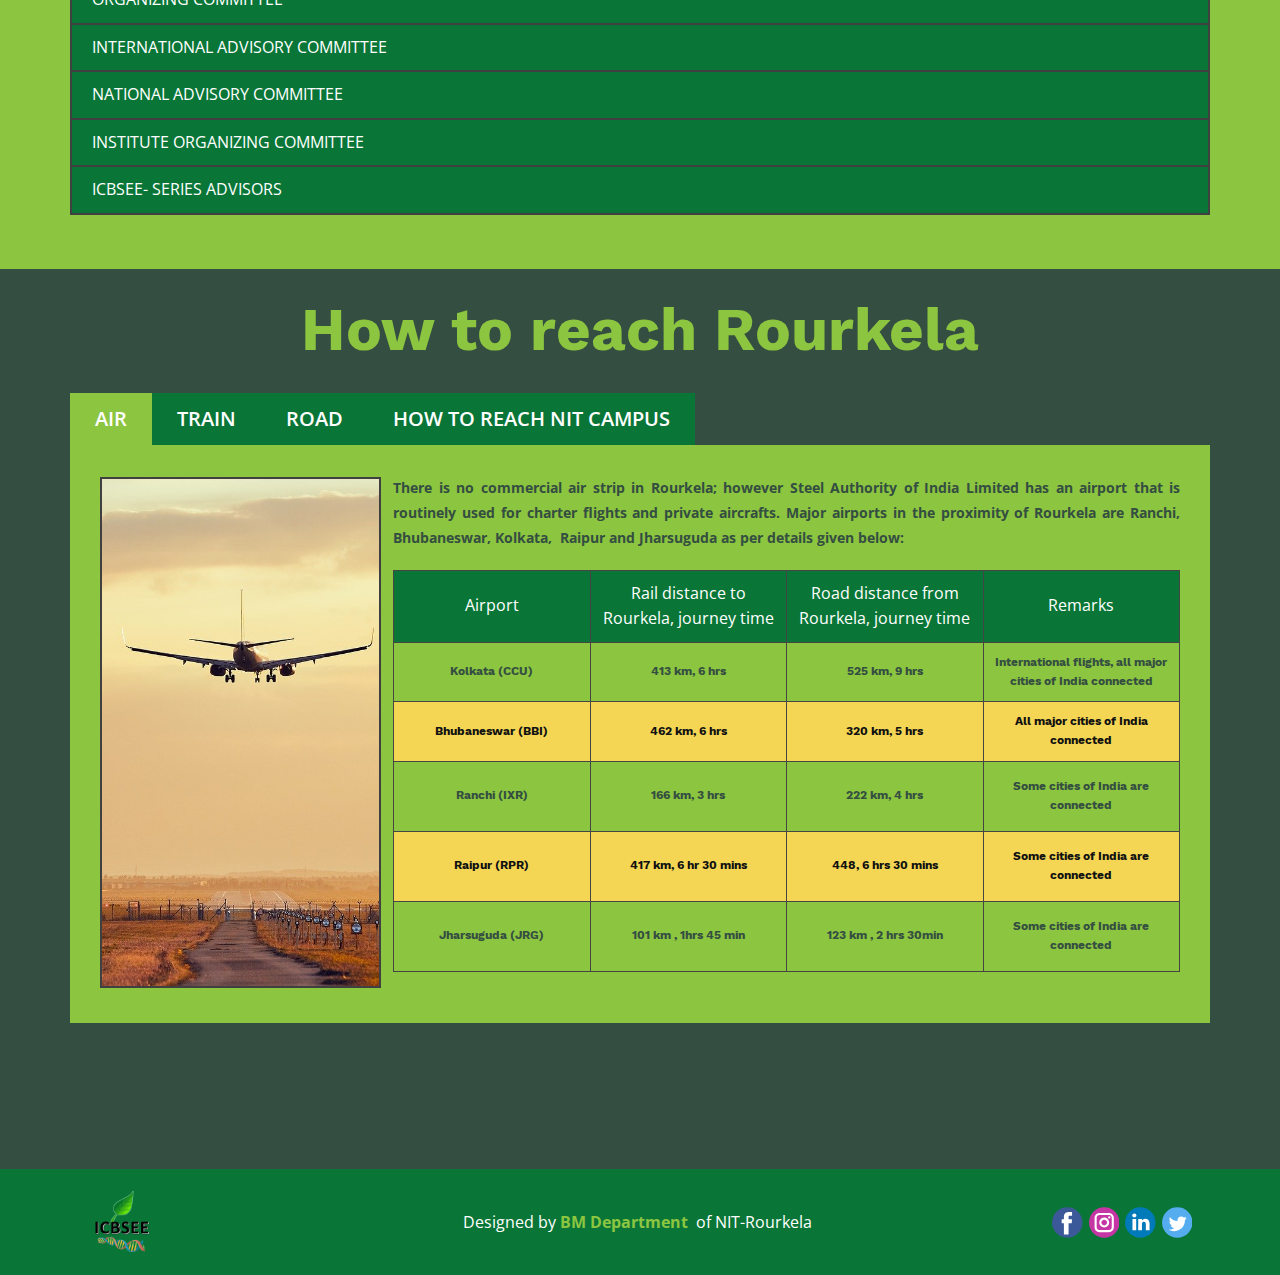
==== commit 1a72dc9a: "Add files via upload" ====
--- a/index.html
+++ b/index.html
@@ -287,7 +287,7 @@
         <div class="u-expanded-width u-list u-list-1">
           <div class="u-repeater u-repeater-1">
             <div class="u-align-center u-container-style u-custom-color-2 u-list-item u-radius-20 u-repeater-item u-shape-round u-list-item-1">
-              <div class="u-container-layout u-similar-container u-valign-top-lg u-valign-top-md u-valign-top-sm u-valign-top-xl u-container-layout-1">
+              <div class="u-container-layout u-similar-container u-valign-bottom-lg u-valign-bottom-md u-valign-bottom-sm u-valign-bottom-xl u-container-layout-1">
                 <img alt="" class="u-border-2 u-border-grey-75 u-image u-image-round u-radius-20 u-image-1" data-image-width="780" data-image-height="845" src="images/Proff.AbdulWahabMohammad.jfif">
                 <h3 class="u-align-center u-custom-font u-text u-text-custom-color-5 u-text-3">Prof. Abdul Wahab Mohammad </h3>
                 <p class="u-align-center u-text u-text-white u-text-4"> Universiti Kebangsaan,&nbsp;<br>Malaysia
@@ -295,15 +295,15 @@
               </div>
             </div>
             <div class="u-align-center u-container-style u-custom-color-2 u-list-item u-radius-20 u-repeater-item u-shape-round">
-              <div class="u-container-layout u-similar-container u-valign-top-lg u-valign-top-md u-valign-top-sm u-valign-top-xl u-container-layout-2">
-                <img alt="" class="u-border-2 u-border-grey-75 u-image u-image-round u-radius-20 u-image-2" data-image-width="296" data-image-height="348" src="images/jidonggu1-43.png">
+              <div class="u-container-layout u-similar-container u-valign-bottom-lg u-valign-bottom-md u-valign-bottom-sm u-valign-bottom-xl u-container-layout-2">
+                <img alt="" class="u-border-2 u-border-grey-75 u-image u-image-round u-radius-20 u-image-2" data-image-width="296" data-image-height="348" src="images/jidonggu1.png">
                 <h3 class="u-align-center u-custom-font u-text u-text-custom-color-5 u-text-5">Prof. Ji-Dong GU&nbsp;</h3>
                 <p class="u-align-center u-text u-text-white u-text-6"> Guangdong Technion - Israel <br>Institute of Technology, China
                 </p>
               </div>
             </div>
             <div class="u-align-center u-container-style u-custom-color-2 u-list-item u-radius-20 u-repeater-item u-shape-round">
-              <div class="u-container-layout u-similar-container u-valign-top-lg u-valign-top-md u-valign-top-sm u-valign-top-xl u-container-layout-3">
+              <div class="u-container-layout u-similar-container u-valign-bottom-lg u-valign-bottom-md u-valign-bottom-sm u-valign-bottom-xl u-container-layout-3">
                 <img alt="" class="u-border-2 u-border-grey-75 u-image u-image-round u-radius-20 u-image-3" data-image-width="1016" data-image-height="814" src="images/Prof.PietLens1.jfif">
                 <h3 class="u-align-center u-custom-font u-text u-text-custom-color-5 u-text-7">Prof. Piet Lens</h3>
                 <p class="u-align-center u-text u-text-white u-text-8"> IHE Delft, <br>Netherlands
@@ -311,7 +311,7 @@
               </div>
             </div>
             <div class="u-align-center u-container-style u-custom-color-2 u-list-item u-radius-20 u-repeater-item u-shape-round">
-              <div class="u-container-layout u-similar-container u-valign-top-lg u-valign-top-md u-valign-top-sm u-valign-top-xl u-container-layout-4">
+              <div class="u-container-layout u-similar-container u-valign-bottom-lg u-valign-bottom-md u-valign-bottom-sm u-valign-bottom-xl u-container-layout-4">
                 <img alt="" class="u-border-2 u-border-grey-75 u-image u-image-round u-radius-20 u-image-4" data-image-width="480" data-image-height="480" src="images/Prof.Ullalassi.jpg">
                 <h3 class="u-align-center u-custom-font u-text u-text-custom-color-5 u-text-9">Prof. Ulla lassi</h3>
                 <p class="u-align-center u-text u-text-white u-text-10"> University of Oulu, <br>Finland
@@ -319,84 +319,85 @@
               </div>
             </div>
             <div class="u-align-center u-container-style u-custom-color-2 u-list-item u-radius-20 u-repeater-item u-shape-round">
-              <div class="u-container-layout u-similar-container u-valign-top-lg u-valign-top-md u-valign-top-sm u-valign-top-xl u-container-layout-5">
+              <div class="u-container-layout u-similar-container u-valign-bottom-lg u-valign-bottom-md u-valign-bottom-sm u-valign-bottom-xl u-container-layout-5">
                 <img alt="" class="u-border-2 u-border-grey-75 u-image u-image-round u-radius-20 u-image-5" data-image-width="288" data-image-height="288" src="images/prof-ramkrishna-sen.jpg">
                 <h3 class="u-align-center u-custom-font u-text u-text-custom-color-5 u-text-11">Prof. Ramkrishna Sen</h3>
                 <p class="u-align-center u-text u-text-white u-text-12"> IIT Kharagpur, India</p>
               </div>
             </div>
             <div class="u-align-center u-container-style u-custom-color-2 u-list-item u-radius-20 u-repeater-item u-shape-round">
-              <div class="u-container-layout u-similar-container u-valign-top-lg u-valign-top-md u-valign-top-sm u-valign-top-xl u-container-layout-6">
+              <div class="u-container-layout u-similar-container u-valign-bottom-lg u-valign-bottom-md u-valign-bottom-sm u-valign-bottom-xl u-container-layout-6">
                 <img alt="" class="u-border-2 u-border-grey-75 u-image u-image-round u-radius-20 u-image-6" data-image-width="176" data-image-height="176" src="images/Prof.EldonRene.png">
                 <h3 class="u-align-center u-custom-font u-text u-text-custom-color-5 u-text-13">Prof. Eldon Rene</h3>
                 <p class="u-align-center u-text u-text-white u-text-14"> IHE Delft, Netherlands</p>
               </div>
             </div>
             <div class="u-align-center u-container-style u-custom-color-2 u-list-item u-radius-20 u-repeater-item u-shape-round">
-              <div class="u-container-layout u-similar-container u-valign-top-lg u-valign-top-md u-valign-top-sm u-valign-top-xl u-container-layout-7">
+              <div class="u-container-layout u-similar-container u-valign-bottom-lg u-valign-bottom-md u-valign-bottom-sm u-valign-bottom-xl u-container-layout-7">
                 <img alt="" class="u-border-2 u-border-grey-75 u-image u-image-round u-radius-20 u-image-7" data-image-width="2583" data-image-height="2745" src="images/ashok_pandey1.jpg">
                 <h3 class="u-align-center u-custom-font u-text u-text-custom-color-5 u-text-15">Prof. Ashok Pandey</h3>
                 <p class="u-align-center u-text u-text-white u-text-16"> CSIR-IITR, Lucknow, India</p>
               </div>
             </div>
             <div class="u-align-center u-container-style u-custom-color-2 u-list-item u-radius-20 u-repeater-item u-shape-round">
-              <div class="u-container-layout u-similar-container u-valign-top-lg u-valign-top-md u-valign-top-sm u-valign-top-xl u-container-layout-8">
+              <div class="u-container-layout u-similar-container u-valign-bottom-lg u-valign-bottom-md u-valign-bottom-sm u-valign-bottom-xl u-container-layout-8">
                 <img alt="" class="u-border-2 u-border-grey-75 u-image u-image-round u-radius-20 u-image-8" data-image-width="400" data-image-height="400" src="images/Prof.K.Pakshirajan.jpg">
                 <h3 class="u-align-center u-custom-font u-text u-text-custom-color-5 u-text-17">Prof. K. Pakshirajan</h3>
                 <p class="u-align-center u-text u-text-white u-text-18"> IIT Guwahati, India</p>
               </div>
             </div>
             <div class="u-align-center u-container-style u-custom-color-2 u-list-item u-radius-20 u-repeater-item u-shape-round">
-              <div class="u-container-layout u-similar-container u-valign-top-lg u-valign-top-md u-valign-top-sm u-valign-top-xl u-container-layout-9">
+              <div class="u-container-layout u-similar-container u-valign-bottom-lg u-valign-bottom-md u-valign-bottom-sm u-valign-bottom-xl u-container-layout-9">
                 <img alt="" class="u-border-2 u-border-grey-75 u-image u-image-round u-radius-20 u-image-9" data-image-width="512" data-image-height="512" src="images/Prof.RintuBaneerjee.jpg">
                 <h3 class="u-align-center u-custom-font u-text u-text-custom-color-5 u-text-19">Prof. Rintu Baneerjee</h3>
                 <p class="u-align-center u-text u-text-white u-text-20"> IIT Kharagpur, India</p>
               </div>
             </div>
             <div class="u-align-center u-container-style u-custom-color-2 u-list-item u-radius-20 u-repeater-item u-shape-round">
-              <div class="u-container-layout u-similar-container u-valign-top-lg u-valign-top-md u-valign-top-sm u-valign-top-xl u-container-layout-10">
+              <div class="u-container-layout u-similar-container u-valign-bottom-lg u-valign-bottom-md u-valign-bottom-sm u-valign-bottom-xl u-container-layout-10">
                 <img alt="" class="u-border-2 u-border-grey-75 u-image u-image-round u-radius-20 u-image-10" data-image-width="165" data-image-height="151" src="images/Dr.PrabhakarSangurmath.jpg">
                 <h3 class="u-align-center u-custom-font u-text u-text-custom-color-5 u-text-21">Dr.Prabhakar Sangurmath</h3>
                 <p class="u-align-center u-text u-text-white u-text-22"> HGML, India</p>
               </div>
             </div>
             <div class="u-align-center u-container-style u-custom-color-2 u-list-item u-radius-20 u-repeater-item u-shape-round">
-              <div class="u-container-layout u-similar-container u-valign-top-lg u-valign-top-md u-valign-top-sm u-valign-top-xl u-container-layout-11">
+              <div class="u-container-layout u-similar-container u-valign-bottom-lg u-valign-bottom-md u-valign-bottom-sm u-valign-bottom-xl u-container-layout-11">
                 <img alt="" class="u-border-2 u-border-grey-75 u-image u-image-round u-radius-20 u-image-11" data-image-width="250" data-image-height="282" src="images/Dr.ThalladaBhaskar.jpg">
                 <h3 class="u-align-center u-custom-font u-text u-text-custom-color-5 u-text-23">Dr. Thallada Bhaskar</h3>
                 <p class="u-align-center u-text u-text-white u-text-24"> IIP Dehradun, India</p>
               </div>
             </div>
             <div class="u-align-center u-container-style u-custom-color-2 u-list-item u-radius-20 u-repeater-item u-shape-round">
-              <div class="u-container-layout u-similar-container u-valign-top-lg u-valign-top-md u-valign-top-sm u-valign-top-xl u-container-layout-12">
+              <div class="u-container-layout u-similar-container u-valign-bottom-lg u-valign-bottom-md u-valign-bottom-sm u-valign-bottom-xl u-container-layout-12">
                 <img alt="" class="u-border-2 u-border-grey-75 u-image u-image-round u-radius-20 u-image-12" data-image-width="150" data-image-height="150" src="images/Prof.SanjoyGhosh.jpg">
                 <h3 class="u-align-center u-custom-font u-text u-text-custom-color-5 u-text-25">Prof. Sanjoy Ghosh</h3>
                 <p class="u-align-center u-text u-text-white u-text-26"> IIT Roorkee, India</p>
               </div>
             </div>
             <div class="u-align-center u-container-style u-custom-color-2 u-list-item u-radius-20 u-repeater-item u-shape-round">
-              <div class="u-container-layout u-similar-container u-valign-top-lg u-valign-top-md u-valign-top-sm u-valign-top-xl u-container-layout-13">
+              <div class="u-container-layout u-similar-container u-valign-bottom-lg u-valign-bottom-md u-valign-bottom-sm u-valign-bottom-xl u-container-layout-13">
                 <img alt="" class="u-border-2 u-border-grey-75 u-image u-image-round u-radius-20 u-image-13" data-image-width="200" data-image-height="200" src="images/prosun.jfif">
                 <h3 class="u-align-center u-custom-font u-text u-text-custom-color-5 u-text-27"> Prof. Prosun Bhattacharya</h3>
                 <p class="u-align-center u-text u-text-white u-text-28"> KTHRIT , Stockholm , Sweden</p>
               </div>
             </div>
             <div class="u-align-center u-container-style u-custom-color-2 u-list-item u-radius-20 u-repeater-item u-shape-round">
-              <div class="u-container-layout u-similar-container u-valign-top-lg u-valign-top-md u-valign-top-sm u-valign-top-xl u-container-layout-14">
+              <div class="u-container-layout u-similar-container u-valign-bottom u-container-layout-14">
                 <img alt="" class="u-border-2 u-border-grey-75 u-image u-image-round u-radius-20 u-image-14" data-image-width="164" data-image-height="200" src="images/nour-shafik-emam-el-gendy3.jpg">
                 <h3 class="u-align-center u-custom-font u-text u-text-custom-color-5 u-text-29"> Dr. Nour Shafik Emam El-Gendy</h3>
-                <p class="u-align-center u-text u-text-white u-text-30"> MSA University, Egypt</p>
+                <p class="u-align-center u-text u-text-white u-text-30"> Egyptian Petroleum Research Institute <br>MSA University
+                </p>
               </div>
             </div>
             <div class="u-align-center u-container-style u-custom-color-2 u-list-item u-radius-20 u-repeater-item u-shape-round">
-              <div class="u-container-layout u-similar-container u-valign-top-lg u-valign-top-md u-valign-top-sm u-valign-top-xl u-container-layout-15">
+              <div class="u-container-layout u-similar-container u-valign-bottom-lg u-valign-bottom-md u-valign-bottom-sm u-valign-bottom-xl u-container-layout-15">
                 <img alt="" class="u-border-2 u-border-grey-75 u-image u-image-round u-radius-20 u-image-15" data-image-width="206" data-image-height="256" src="images/people_img_1568269905.jpg">
                 <h3 class="u-align-center u-custom-font u-text u-text-custom-color-5 u-text-31"> Dr. Nabin Kumar Dhal</h3>
                 <p class="u-align-center u-text u-text-white u-text-32"> CSIR, Bhubaneswar, India</p>
               </div>
             </div>
             <div class="u-align-center u-container-style u-custom-color-2 u-list-item u-radius-20 u-repeater-item u-shape-round">
-              <div class="u-container-layout u-similar-container u-valign-top-lg u-valign-top-md u-valign-top-sm u-valign-top-xl u-container-layout-16">
+              <div class="u-container-layout u-similar-container u-valign-bottom-lg u-valign-bottom-md u-valign-bottom-sm u-valign-bottom-xl u-container-layout-16">
                 <img alt="" class="u-border-2 u-border-grey-75 u-image u-image-round u-radius-20 u-image-16" data-image-width="200" data-image-height="133" src="images/download1.jfif">
                 <h3 class="u-align-center u-custom-font u-text u-text-custom-color-5 u-text-33"> Prof. Punyasloke Badhury</h3>
                 <p class="u-align-center u-text u-text-white u-text-34"> IISER Kolkata, India</p>
@@ -799,7 +800,7 @@
                   <div class="u-repeater u-repeater-4">
                     <div class="u-align-center u-container-style u-custom-color-4 u-list-item u-radius-20 u-repeater-item u-shape-round u-video-cover u-list-item-9">
                       <div class="u-container-layout u-similar-container u-container-layout-14">
-                        <img alt="" class="u-border-2 u-border-grey-75 u-image u-image-round u-radius-20 u-image-5" data-image-width="296" data-image-height="348" src="images/jidonggu1.png">
+                        <img alt="" class="u-border-2 u-border-grey-75 u-image u-image-round u-radius-20 u-image-5" data-image-width="296" data-image-height="348" src="images/jidonggu1-38.png">
                         <h4 class="u-text u-text-default u-text-white u-text-16"> Prof. Ji Dong Gu</h4>
                       </div>
                     </div>
@@ -1334,7 +1335,7 @@
 }</style><section class="u-black u-clearfix u-container-style u-dialog-block u-opacity u-opacity-70 u-dialog-section-18" id="sec-fb5b">
       <div class="u-align-left u-border-2 u-border-grey-75 u-container-style u-custom-color-2 u-dialog u-dialog-1">
         <div class="u-container-layout u-valign-top-xs u-container-layout-1">
-          <img class="u-image u-image-default u-preserve-proportions u-image-1" src="images/rect4438-32.png" alt="" data-image-width="1600" data-image-height="1600">
+          <img class="u-image u-image-default u-preserve-proportions u-image-1" src="images/rect4438-44.png" alt="" data-image-width="1600" data-image-height="1600">
           <ul class="u-custom-font u-custom-list u-font-open-sans u-text u-text-1">
             <li>
               <div class="u-list-icon u-text-custom-color-7">
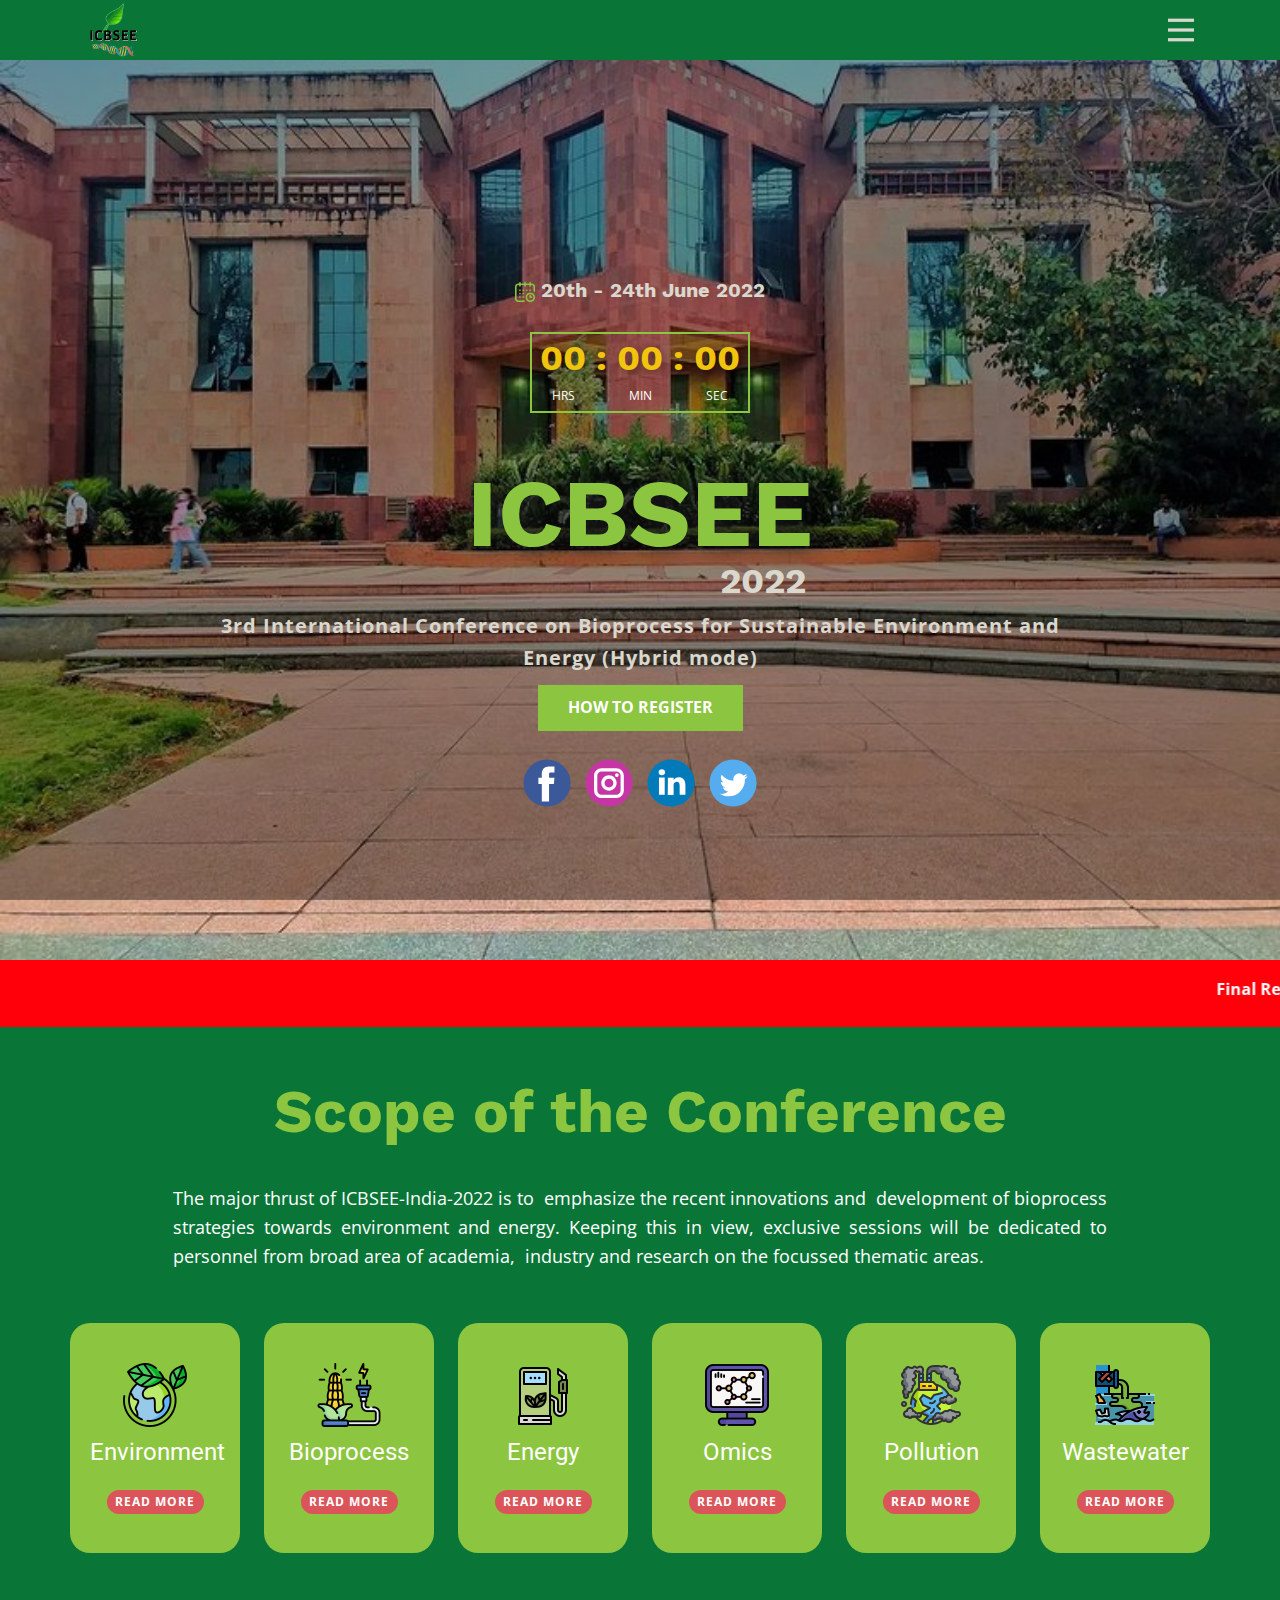
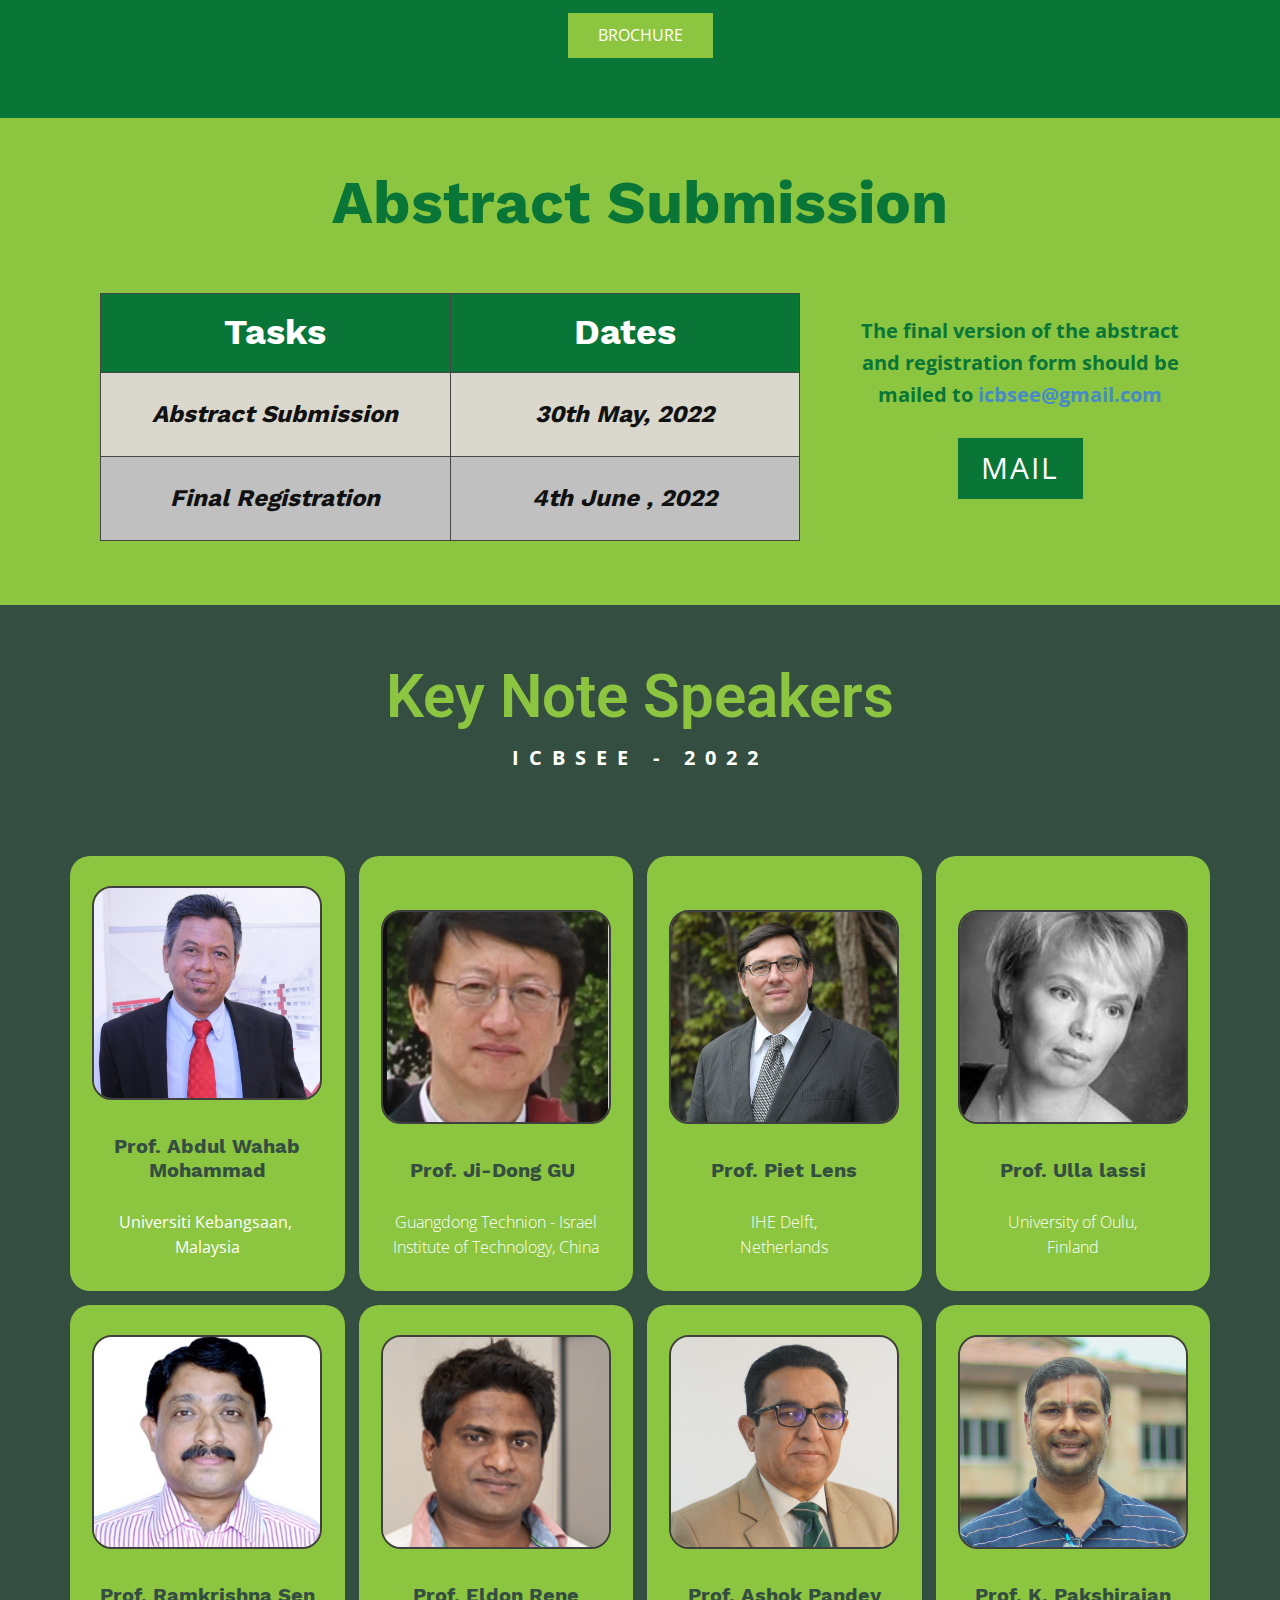
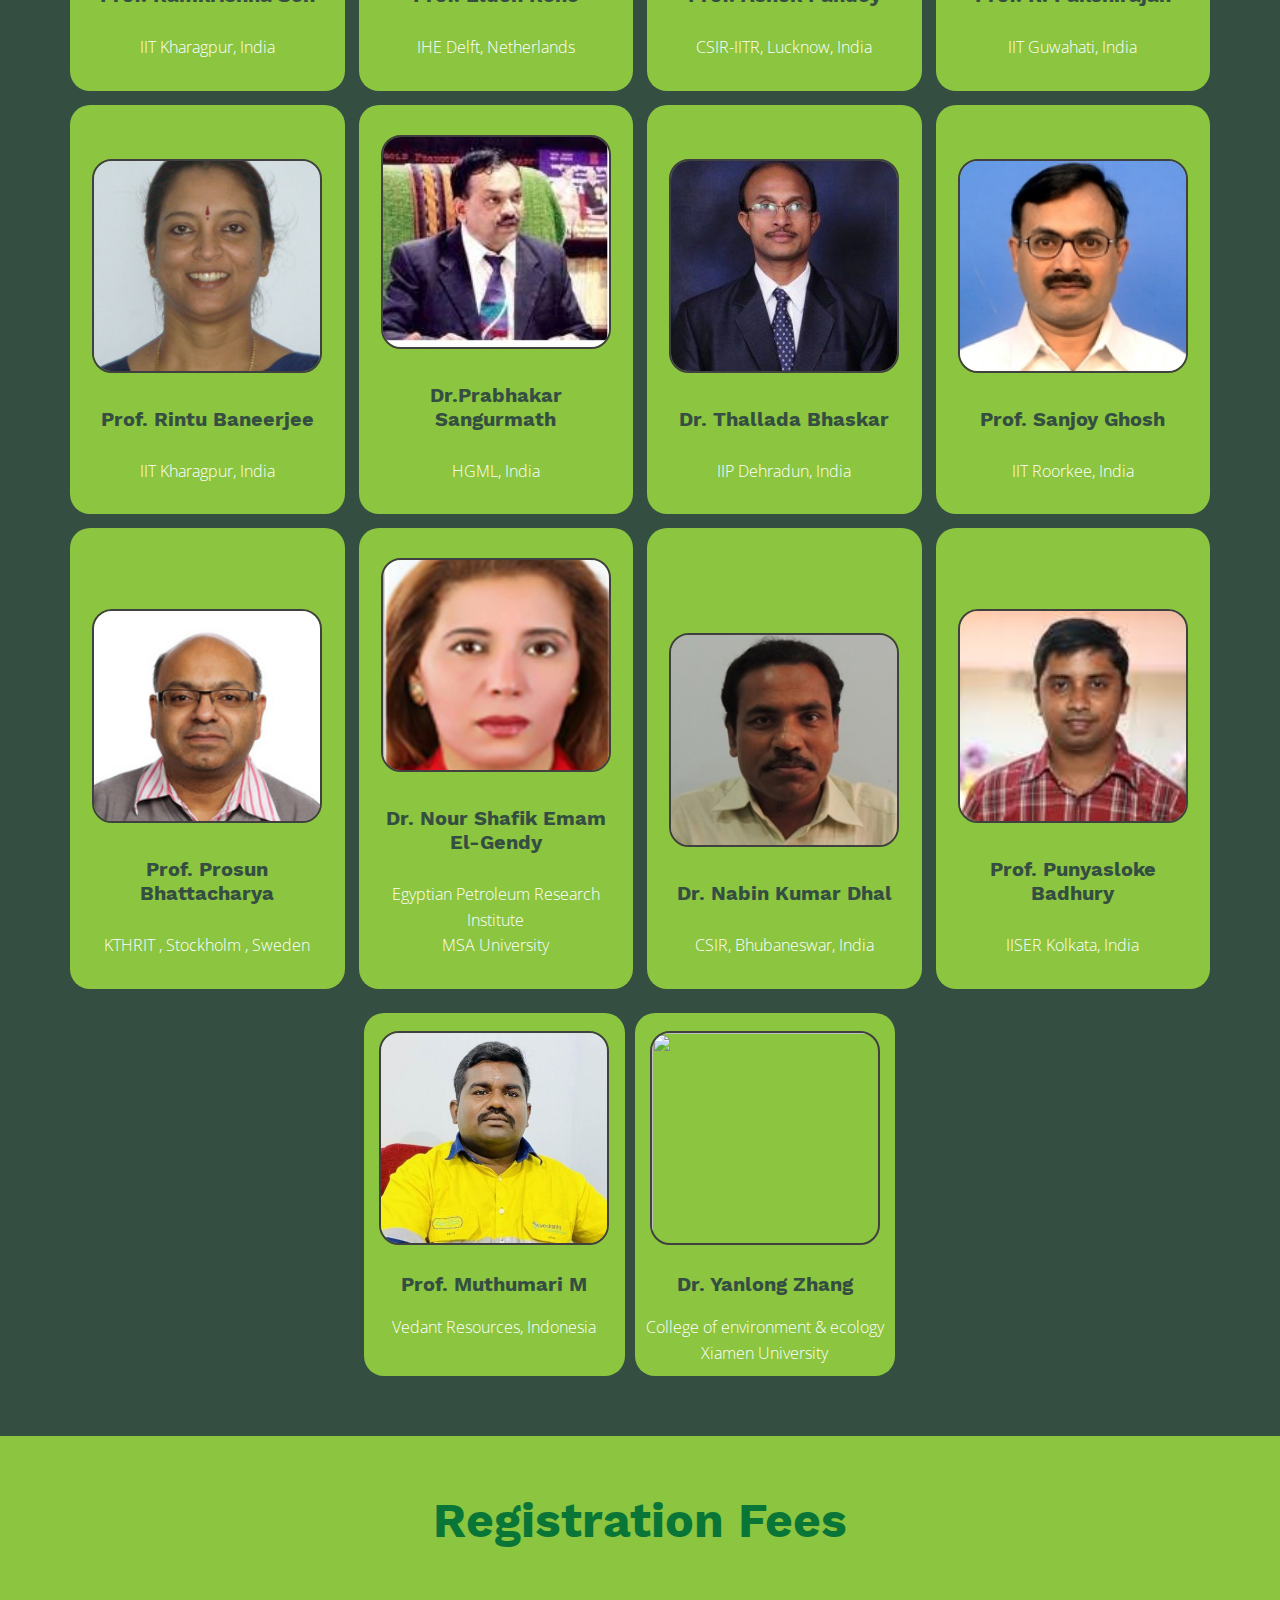
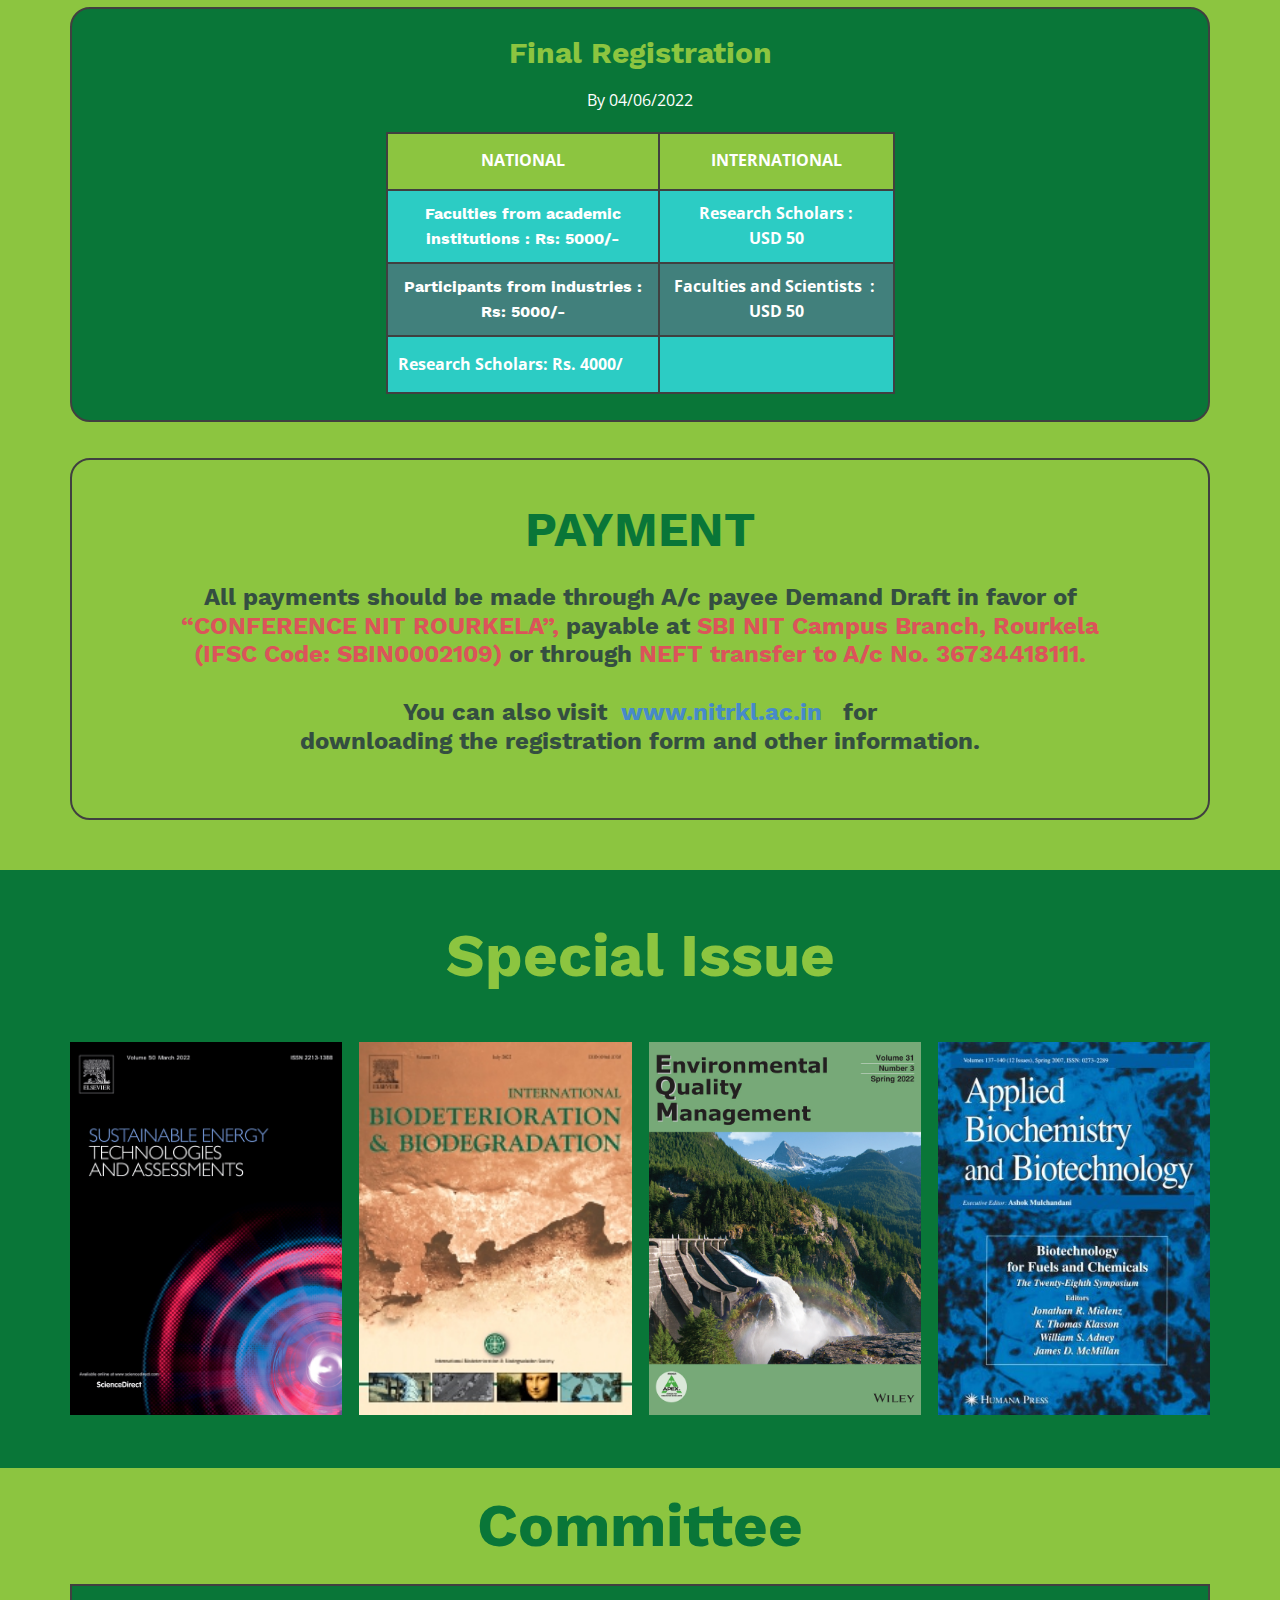
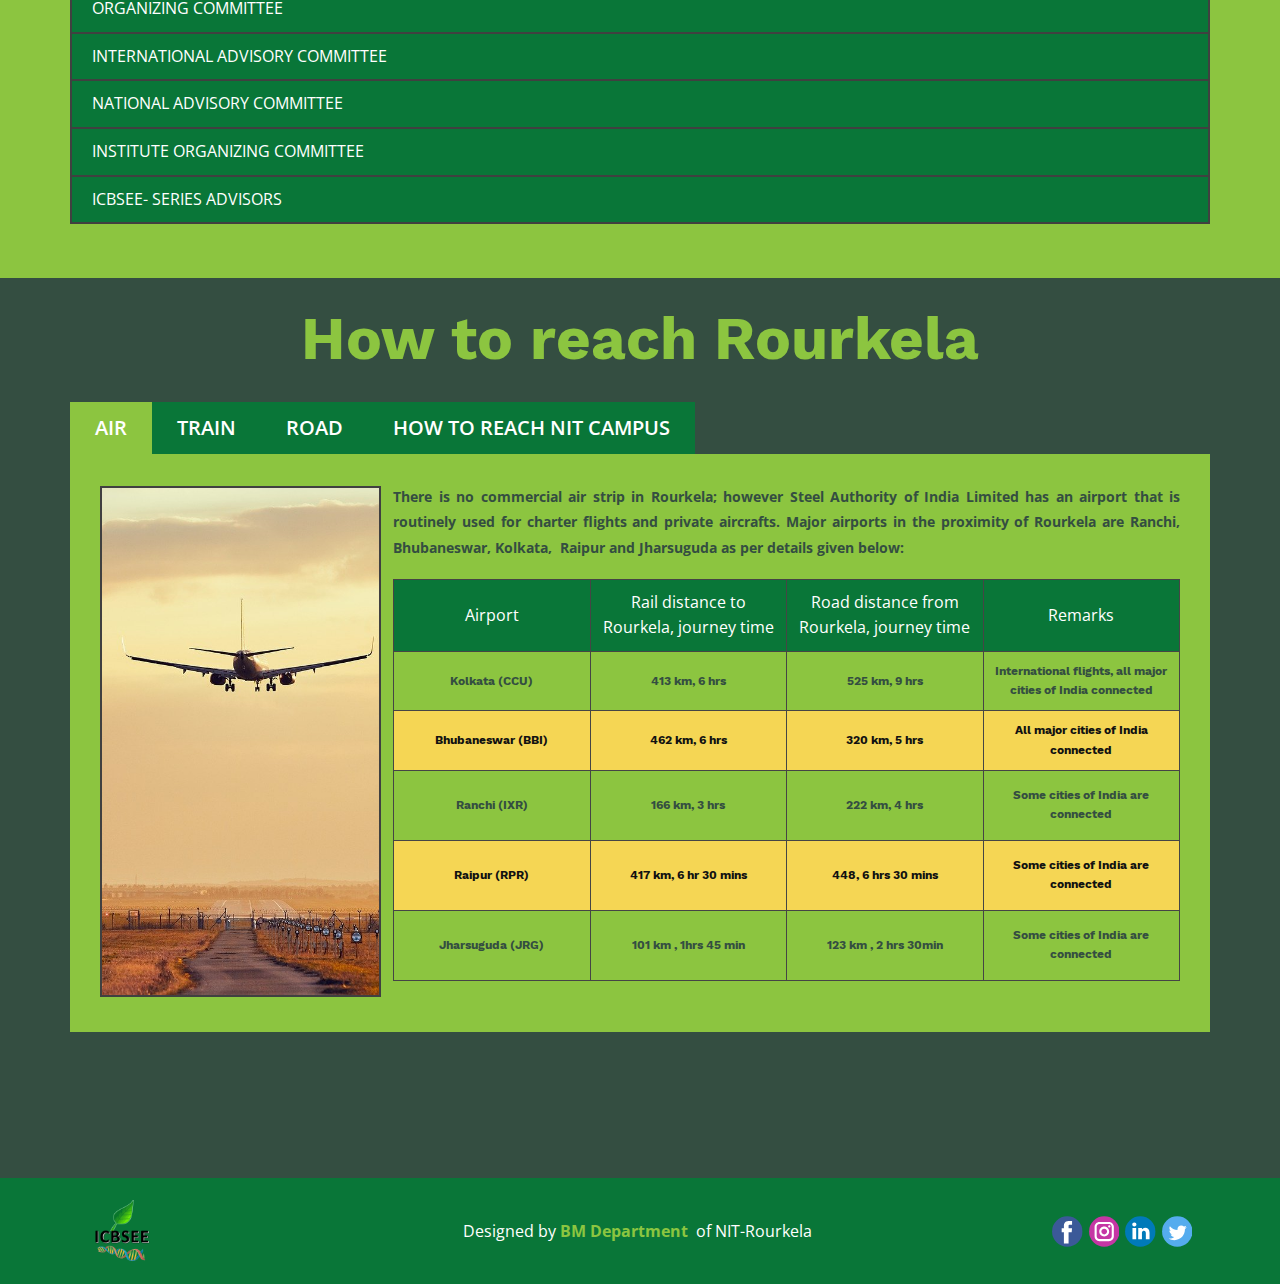
==== commit 206819b4: "Add files via upload" ====
--- a/index.html
+++ b/index.html
@@ -296,7 +296,7 @@
             </div>
             <div class="u-align-center u-container-style u-custom-color-2 u-list-item u-radius-20 u-repeater-item u-shape-round">
               <div class="u-container-layout u-similar-container u-valign-bottom-lg u-valign-bottom-md u-valign-bottom-sm u-valign-bottom-xl u-container-layout-2">
-                <img alt="" class="u-border-2 u-border-grey-75 u-image u-image-round u-radius-20 u-image-2" data-image-width="296" data-image-height="348" src="images/jidonggu1.png">
+                <img alt="" class="u-border-2 u-border-grey-75 u-image u-image-round u-radius-20 u-image-2" data-image-width="296" data-image-height="348" src="images/jidonggu1-38.png">
                 <h3 class="u-align-center u-custom-font u-text u-text-custom-color-5 u-text-5">Prof. Ji-Dong GU&nbsp;</h3>
                 <p class="u-align-center u-text u-text-white u-text-6"> Guangdong Technion - Israel <br>Institute of Technology, China
                 </p>
@@ -405,13 +405,20 @@
             </div>
           </div>
         </div>
-        <div class="u-list u-list-2">
+        <div class="u-align-center-xs u-list u-list-2">
           <div class="u-repeater u-repeater-2">
             <div class="u-container-style u-custom-color-2 u-list-item u-radius-20 u-repeater-item u-shape-round u-list-item-17">
               <div class="u-container-layout u-similar-container u-container-layout-17">
                 <img alt="" class="u-border-2 u-border-grey-75 u-image u-image-round u-radius-20 u-image-17" data-image-width="924" data-image-height="836" src="images/WhatsAppImage2022-06-02at11.05.57PM.jpeg">
                 <h3 class="u-align-center u-custom-font u-text u-text-custom-color-5 u-text-35"> Prof. Muthumari M</h3>
                 <p class="u-align-center u-text u-text-white u-text-36">Vedant Resources, Indonesia</p>
+              </div>
+            </div>
+            <div class="u-container-style u-custom-color-2 u-list-item u-radius-20 u-repeater-item u-shape-round u-list-item-18">
+              <div class="u-container-layout u-similar-container u-container-layout-18">
+                <img alt="" class="u-border-2 u-border-grey-75 u-image u-image-round u-radius-20 u-image-18" data-image-width="1280" data-image-height="1280" src="images/d553a01b3d08fa04bf59264ab57c1ae5bcf76815aec505068ec262899cfa8828594c4402ea006b1c8ba68b861175f77092c25e0469f5b9d9e0321c_1280.png">
+                <h3 class="u-align-center u-custom-font u-text u-text-custom-color-5 u-text-37">Dr. Yanlong Zhang</h3>
+                <p class="u-align-center u-text u-text-white u-text-38">College of environment &amp; ecology Xiamen University</p>
               </div>
             </div>
           </div>
@@ -800,7 +807,7 @@
                   <div class="u-repeater u-repeater-4">
                     <div class="u-align-center u-container-style u-custom-color-4 u-list-item u-radius-20 u-repeater-item u-shape-round u-video-cover u-list-item-9">
                       <div class="u-container-layout u-similar-container u-container-layout-14">
-                        <img alt="" class="u-border-2 u-border-grey-75 u-image u-image-round u-radius-20 u-image-5" data-image-width="296" data-image-height="348" src="images/jidonggu1-38.png">
+                        <img alt="" class="u-border-2 u-border-grey-75 u-image u-image-round u-radius-20 u-image-5" data-image-width="296" data-image-height="348" src="images/jidonggu1.png">
                         <h4 class="u-text u-text-default u-text-white u-text-16"> Prof. Ji Dong Gu</h4>
                       </div>
                     </div>
@@ -1335,7 +1342,7 @@
 }</style><section class="u-black u-clearfix u-container-style u-dialog-block u-opacity u-opacity-70 u-dialog-section-18" id="sec-fb5b">
       <div class="u-align-left u-border-2 u-border-grey-75 u-container-style u-custom-color-2 u-dialog u-dialog-1">
         <div class="u-container-layout u-valign-top-xs u-container-layout-1">
-          <img class="u-image u-image-default u-preserve-proportions u-image-1" src="images/rect4438-44.png" alt="" data-image-width="1600" data-image-height="1600">
+          <img class="u-image u-image-default u-preserve-proportions u-image-1" src="images/rect4438-33.png" alt="" data-image-width="1600" data-image-height="1600">
           <ul class="u-custom-font u-custom-list u-font-open-sans u-text u-text-1">
             <li>
               <div class="u-list-icon u-text-custom-color-7">
--- a/ICBSEE.css
+++ b/ICBSEE.css
@@ -1031,7 +1031,7 @@
 }
 
 .u-section-5 .u-sheet-1 {
-  min-height: 2382px;
+  min-height: 2411px;
 }
 
 .u-section-5 .u-text-1 {
@@ -1087,7 +1087,7 @@
   background-image: none;
   font-size: 1rem;
   font-weight: normal;
-  margin: 25px 16px 0;
+  margin: 28px 16px 0;
 }
 
 .u-section-5 .u-container-layout-2 {
@@ -1113,7 +1113,7 @@
   font-style: normal;
   font-size: 1rem;
   background-image: none;
-  margin: 25px 16px 0;
+  margin: 28px 16px 0;
 }
 
 .u-section-5 .u-container-layout-3 {
@@ -1139,7 +1139,7 @@
   font-style: normal;
   font-size: 1rem;
   background-image: none;
-  margin: 25px 16px 0;
+  margin: 28px 16px 0;
 }
 
 .u-section-5 .u-container-layout-4 {
@@ -1165,7 +1165,7 @@
   font-style: normal;
   font-size: 1rem;
   background-image: none;
-  margin: 25px 16px 0;
+  margin: 28px 16px 0;
 }
 
 .u-section-5 .u-container-layout-5 {
@@ -1191,7 +1191,7 @@
   font-style: normal;
   font-size: 1rem;
   background-image: none;
-  margin: 25px 16px 0;
+  margin: 28px 16px 0;
 }
 
 .u-section-5 .u-container-layout-6 {
@@ -1217,7 +1217,7 @@
   font-style: normal;
   font-size: 1rem;
   background-image: none;
-  margin: 25px 16px 0;
+  margin: 28px 16px 0;
 }
 
 .u-section-5 .u-container-layout-7 {
@@ -1243,7 +1243,7 @@
   font-style: normal;
   font-size: 1rem;
   background-image: none;
-  margin: 25px 16px 0;
+  margin: 28px 16px 0;
 }
 
 .u-section-5 .u-container-layout-8 {
@@ -1269,7 +1269,7 @@
   font-style: normal;
   font-size: 1rem;
   background-image: none;
-  margin: 25px 16px 0;
+  margin: 28px 16px 0;
 }
 
 .u-section-5 .u-container-layout-9 {
@@ -1295,7 +1295,7 @@
   font-style: normal;
   font-size: 1rem;
   background-image: none;
-  margin: 25px 16px 0;
+  margin: 28px 16px 0;
 }
 
 .u-section-5 .u-container-layout-10 {
@@ -1321,7 +1321,7 @@
   font-style: normal;
   font-size: 1rem;
   background-image: none;
-  margin: 25px 16px 0;
+  margin: 28px 16px 0;
 }
 
 .u-section-5 .u-container-layout-11 {
@@ -1347,7 +1347,7 @@
   font-style: normal;
   font-size: 1rem;
   background-image: none;
-  margin: 25px 16px 0;
+  margin: 28px 16px 0;
 }
 
 .u-section-5 .u-container-layout-12 {
@@ -1373,7 +1373,7 @@
   font-style: normal;
   font-size: 1rem;
   background-image: none;
-  margin: 25px 16px 0;
+  margin: 28px 16px 0;
 }
 
 .u-section-5 .u-container-layout-13 {
@@ -1399,7 +1399,7 @@
   font-style: normal;
   font-size: 1rem;
   background-image: none;
-  margin: 25px 16px 0;
+  margin: 28px 16px 0;
 }
 
 .u-section-5 .u-container-layout-14 {
@@ -1425,7 +1425,7 @@
   font-style: normal;
   font-size: 1rem;
   background-image: none;
-  margin: 25px 16px 0;
+  margin: 28px 16px 0;
 }
 
 .u-section-5 .u-container-layout-15 {
@@ -1451,7 +1451,7 @@
   font-style: normal;
   font-size: 1rem;
   background-image: none;
-  margin: 25px 16px 0;
+  margin: 28px 16px 0;
 }
 
 .u-section-5 .u-container-layout-16 {
@@ -1477,18 +1477,19 @@
   font-style: normal;
   font-size: 1rem;
   background-image: none;
-  margin: 25px 16px 0;
+  margin: 28px 16px 0;
 }
 
 .u-section-5 .u-list-2 {
-  width: 261px;
-  margin: 25px auto 50px;
+  width: 531px;
+  margin: 24px auto 60px 294px;
 }
 
 .u-section-5 .u-repeater-2 {
   grid-gap: 10px 10px;
-  grid-template-columns: 100%;
-  min-height: 375px;
+  grid-template-columns: calc(50% - 5px) calc(50% - 5px);
+  min-height: 338px;
+  grid-auto-columns: calc(50% - 5px);
 }
 
 .u-section-5 .u-list-item-17 {
@@ -1522,6 +1523,37 @@
   margin: 19px 10px 0;
 }
 
+.u-section-5 .u-list-item-18 {
+  background-image: none;
+}
+
+.u-section-5 .u-container-layout-18 {
+  padding: 10px 0;
+}
+
+.u-section-5 .u-image-18 {
+  height: 214px;
+  width: 230px;
+  margin: 8px auto 0;
+}
+
+.u-section-5 .u-text-37 {
+  font-size: 1.25rem;
+  text-transform: none;
+  font-family: WorkSans-Bold;
+  font-weight: 700;
+  width: 195px;
+  margin: 27px auto 0;
+}
+
+.u-section-5 .u-text-38 {
+  font-weight: 300;
+  font-style: normal;
+  font-size: 1rem;
+  background-image: none;
+  margin: 19px 10px 0;
+}
+
 @media (max-width: 1199px) {
   .u-section-5 .u-repeater-1 {
     min-height: 1387px;
@@ -1703,6 +1735,10 @@
     margin-left: 0;
     margin-right: 0;
   }
+
+  .u-section-5 .u-repeater-2 {
+    grid-template-columns: repeat(2, calc(50% - 5px));
+  }
 }
 
 @media (max-width: 991px) {
@@ -1718,6 +1754,15 @@
     grid-template-columns: calc(50% - 7px) calc(50% - 7px);
     min-height: 4250px;
   }
+
+  .u-section-5 .u-list-2 {
+    margin-left: 189px;
+  }
+
+  .u-section-5 .u-repeater-2 {
+    grid-template-columns: 100%;
+    grid-auto-columns: calc(100% - 0px);
+  }
 }
 
 @media (max-width: 767px) {
@@ -1875,6 +1920,14 @@
 
   .u-section-5 .u-text-33 {
     font-size: 2.25rem;
+  }
+
+  .u-section-5 .u-list-2 {
+    margin-left: 9px;
+  }
+
+  .u-section-5 .u-repeater-2 {
+    grid-auto-columns: 100%;
   }
 }
 
@@ -2285,13 +2338,15 @@
   }
 
   .u-section-5 .u-list-2 {
-    width: 160px;
-    margin-top: 35px;
-    margin-bottom: 60px;
+    width: 328px;
+    margin-top: 14px;
+    margin-left: auto;
   }
 
   .u-section-5 .u-repeater-2 {
-    min-height: 331px;
+    grid-gap: 8px 8px;
+    grid-template-columns: calc(50% - 4px) calc(50% - 4px);
+    grid-auto-columns: calc(50% - 4px);
   }
 
   .u-section-5 .u-container-layout-17 {
@@ -2314,9 +2369,30 @@
 
   .u-section-5 .u-text-36 {
     width: auto;
-    margin-top: 21px;
+    margin-top: 13px;
+  }
+
+  .u-section-5 .u-container-layout-18 {
+    padding-top: 8px;
+    padding-bottom: 8px;
+  }
+
+  .u-section-5 .u-image-18 {
+    height: 141px;
+    width: 144px;
+    margin-top: 0;
     margin-right: 8px;
-    margin-left: 12px;
+    margin-left: 8px;
+  }
+
+  .u-section-5 .u-text-37 {
+    width: 125px;
+    margin-top: 15px;
+  }
+
+  .u-section-5 .u-text-38 {
+    width: auto;
+    margin-top: 13px;
   }
 } .u-section-6 {
   background-image: none;
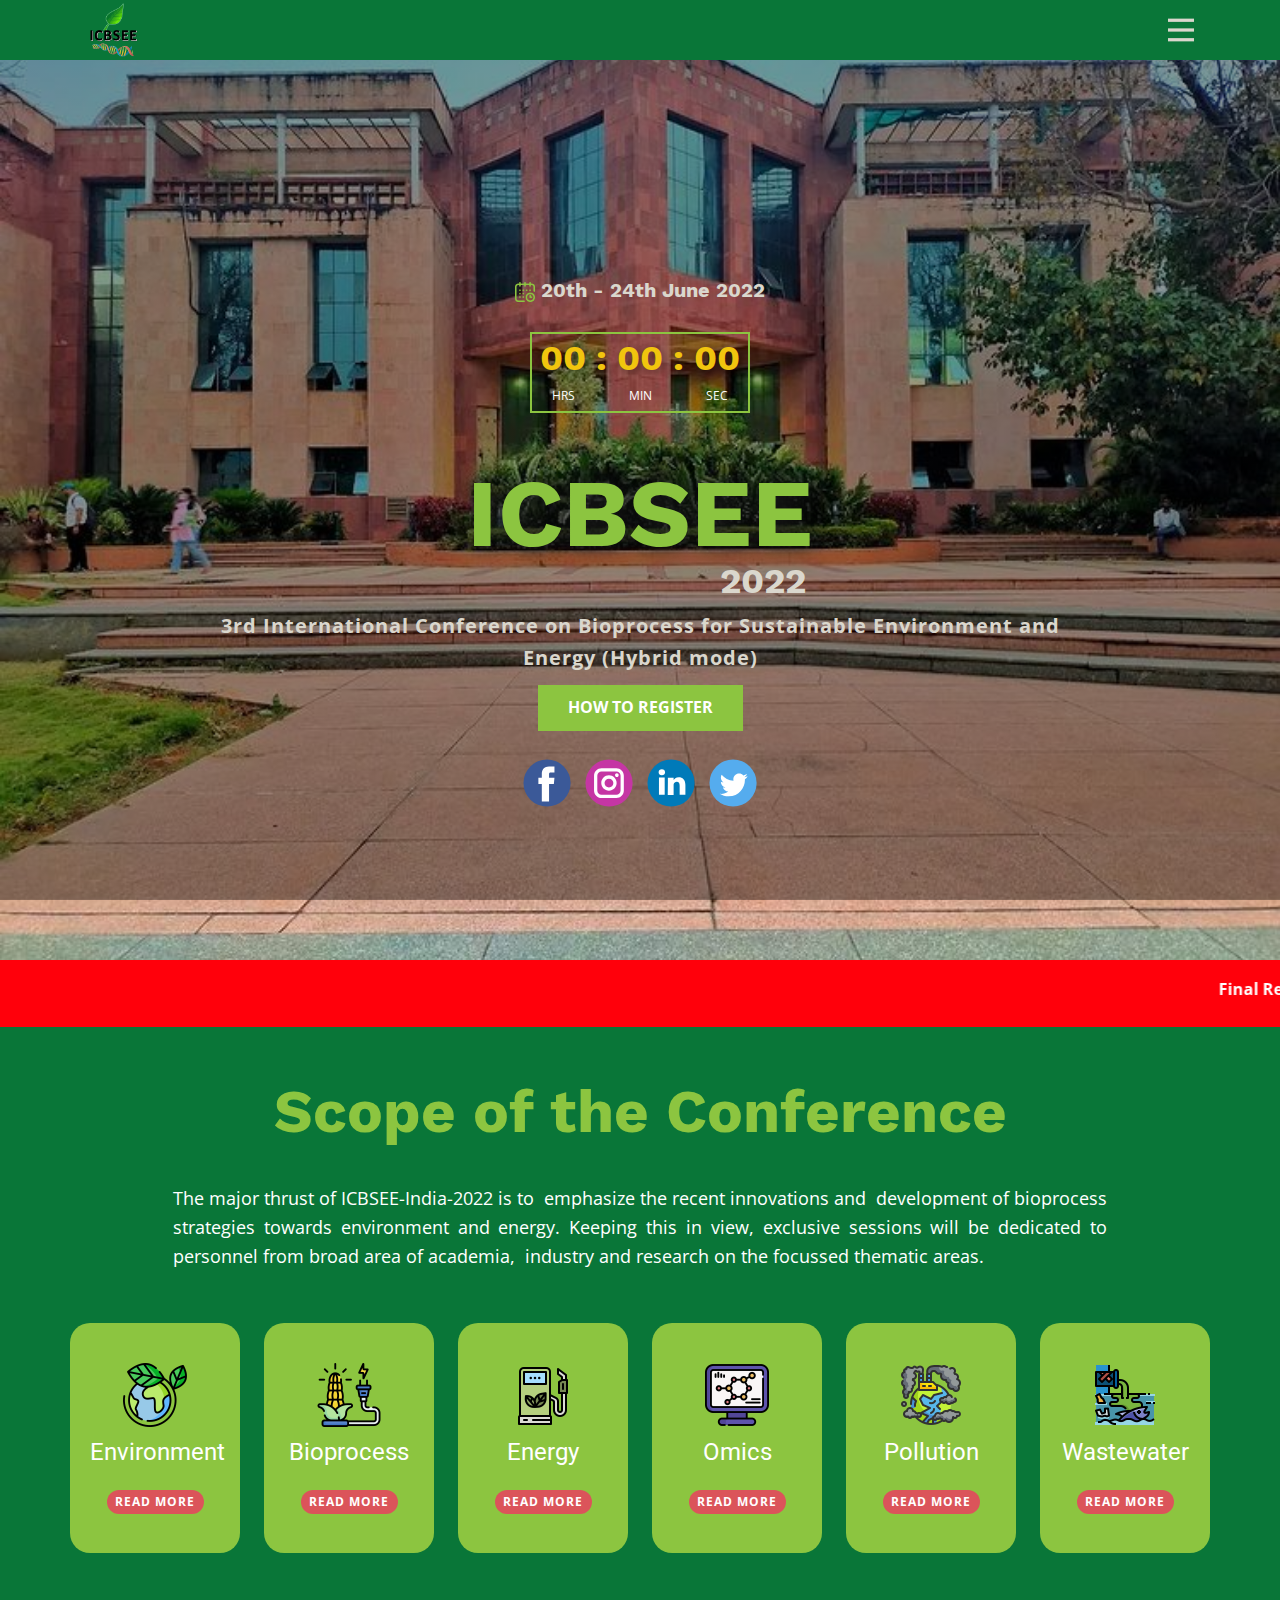
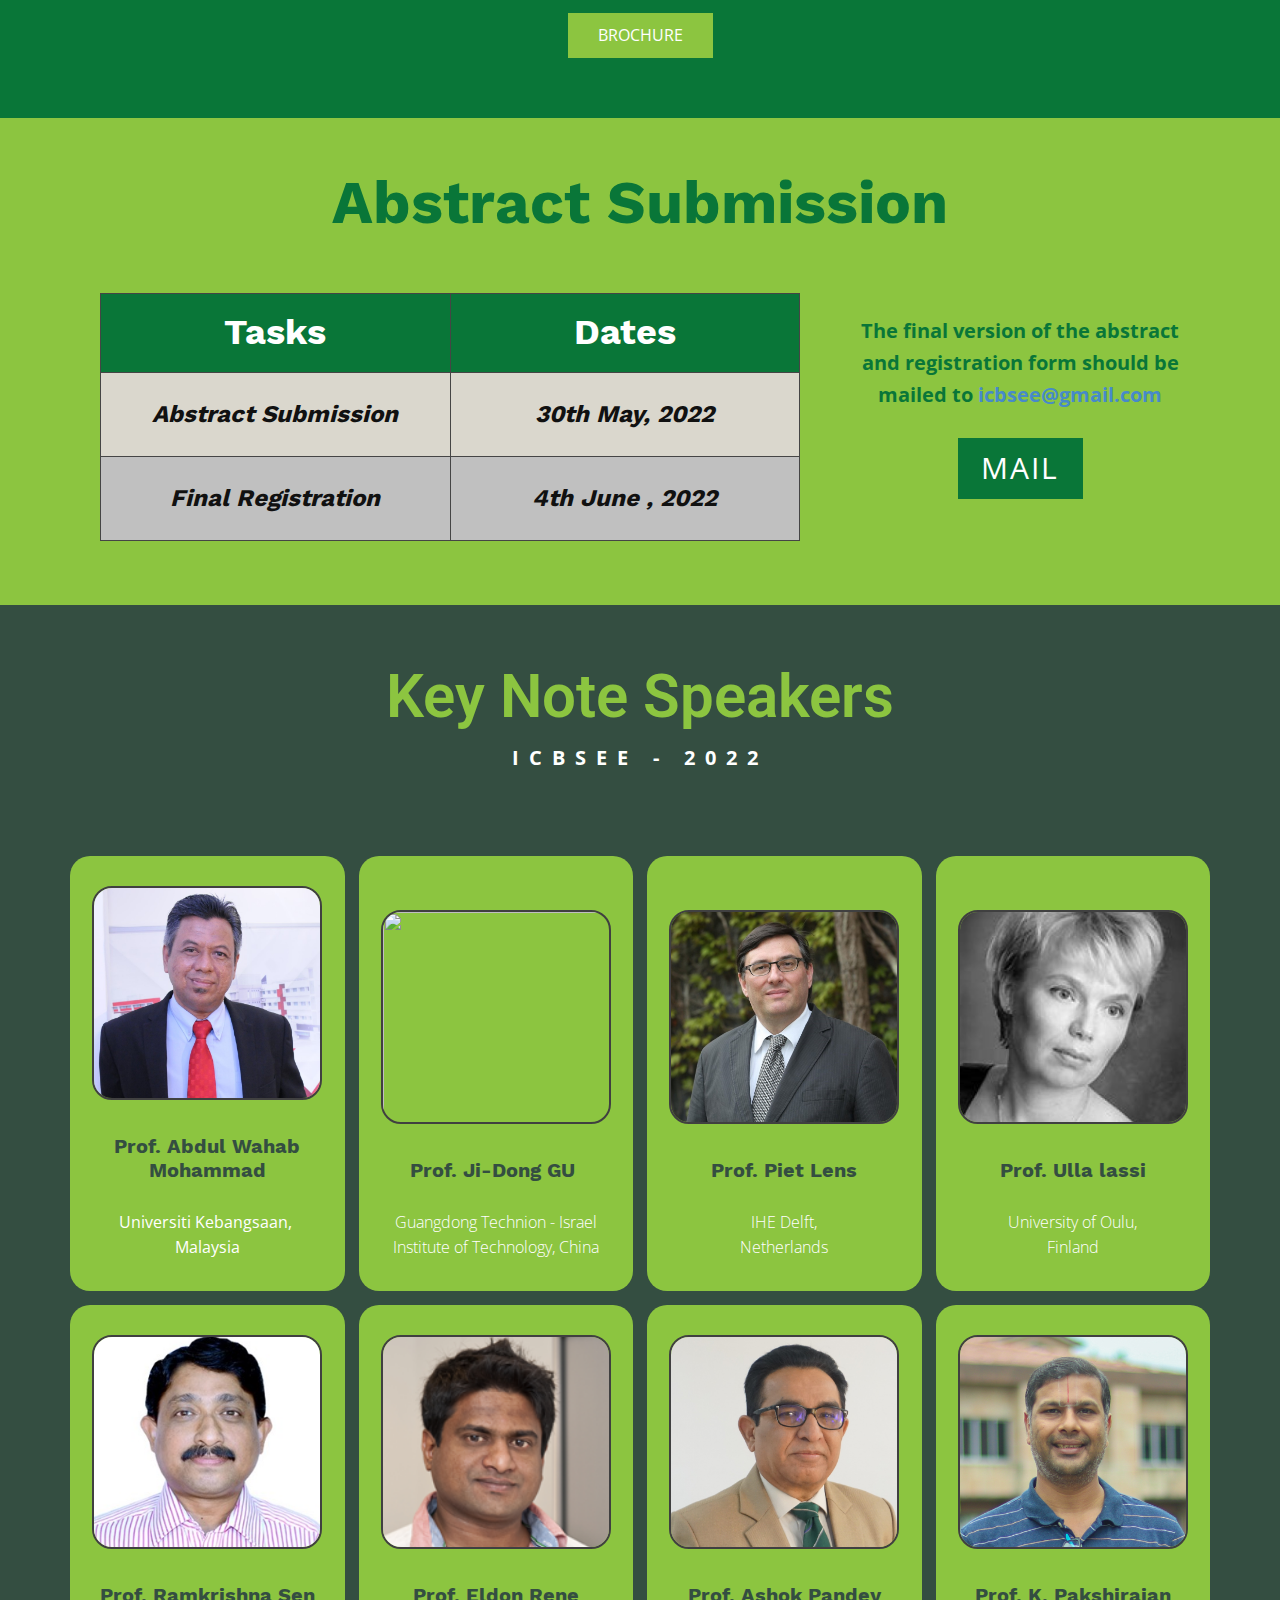
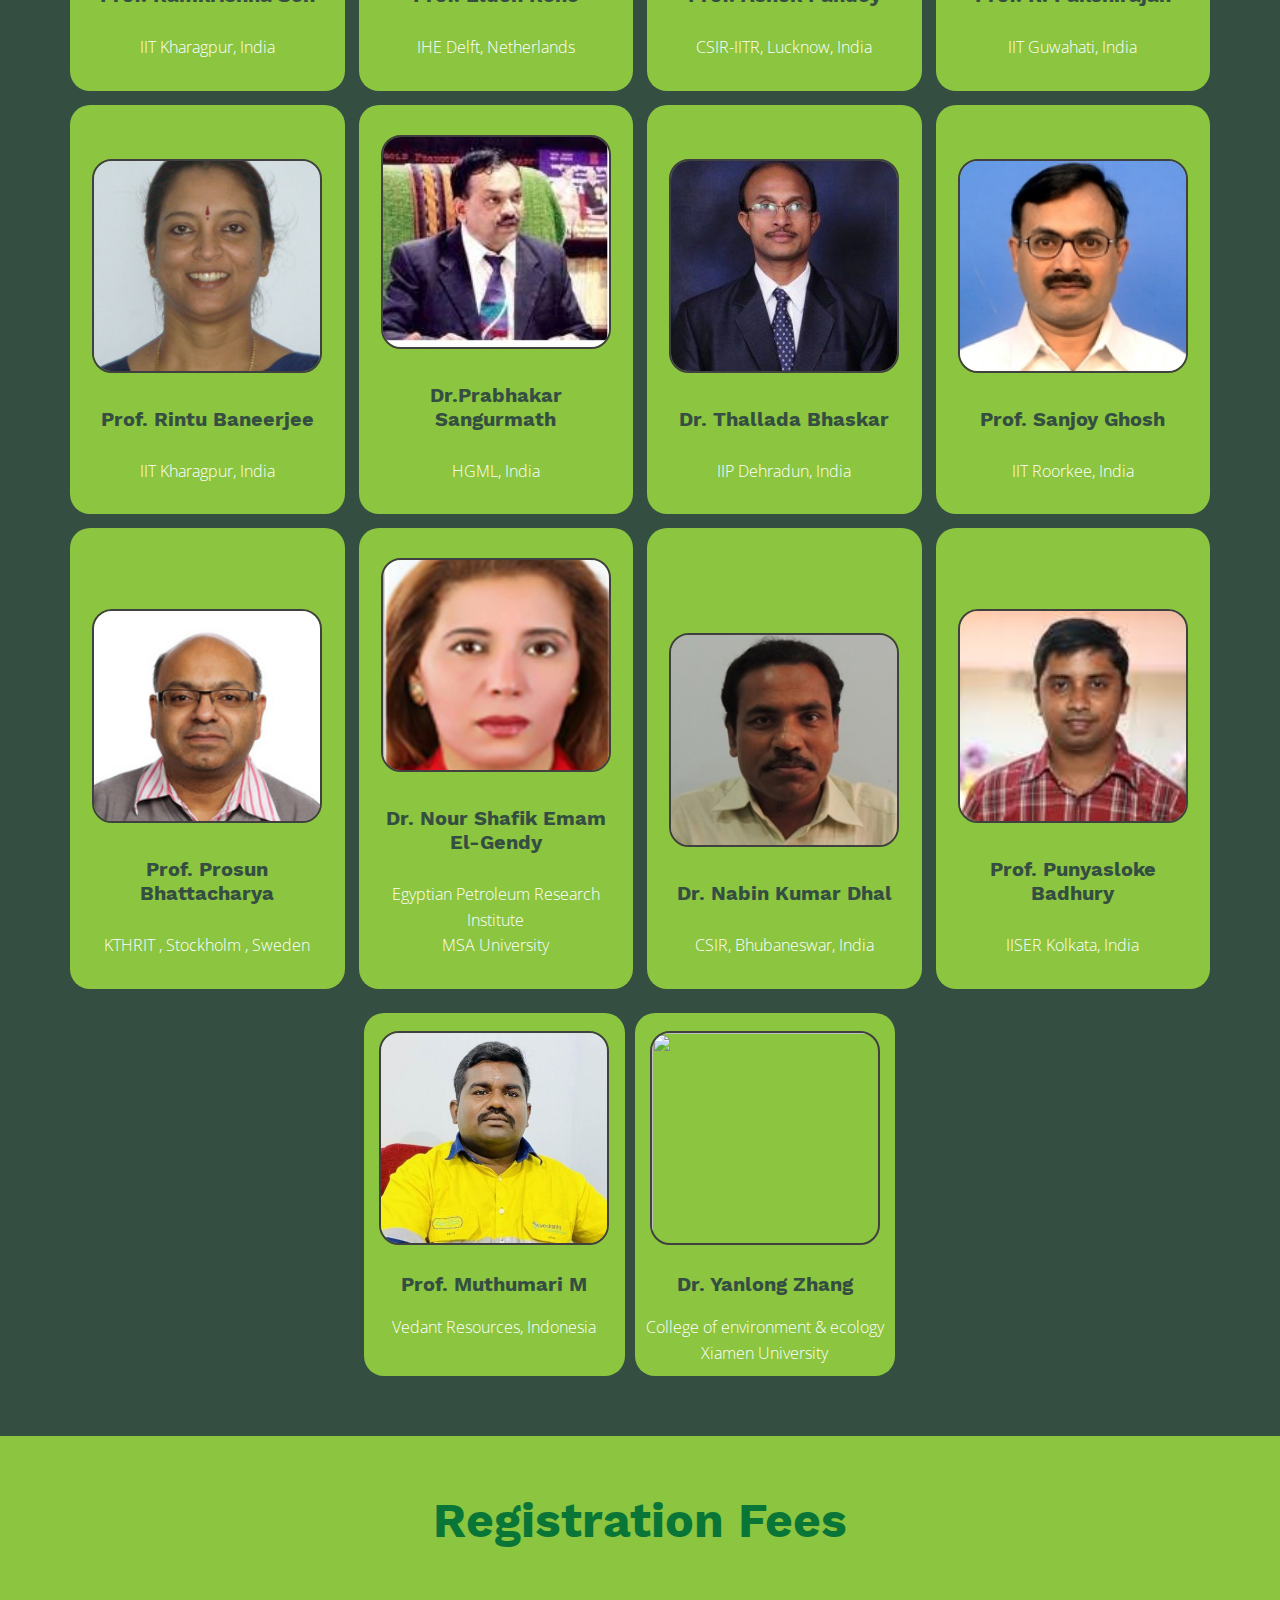
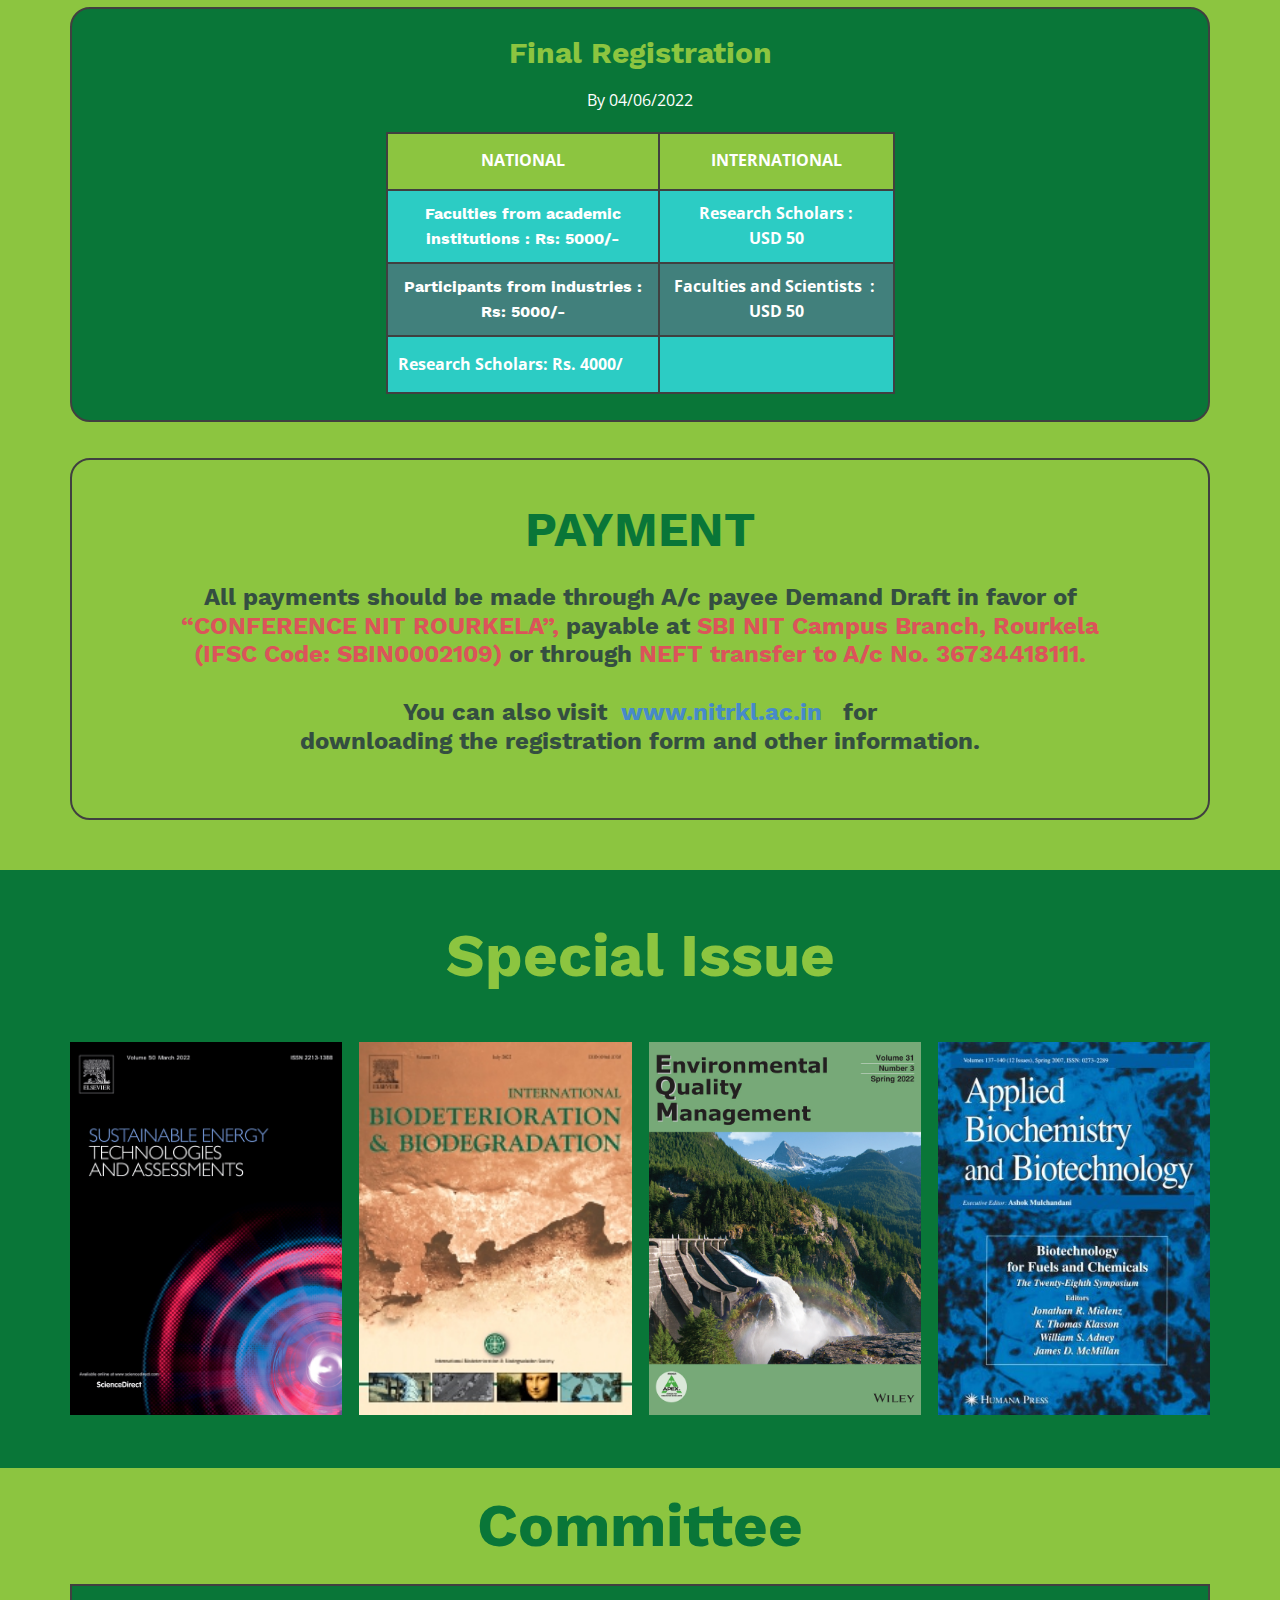
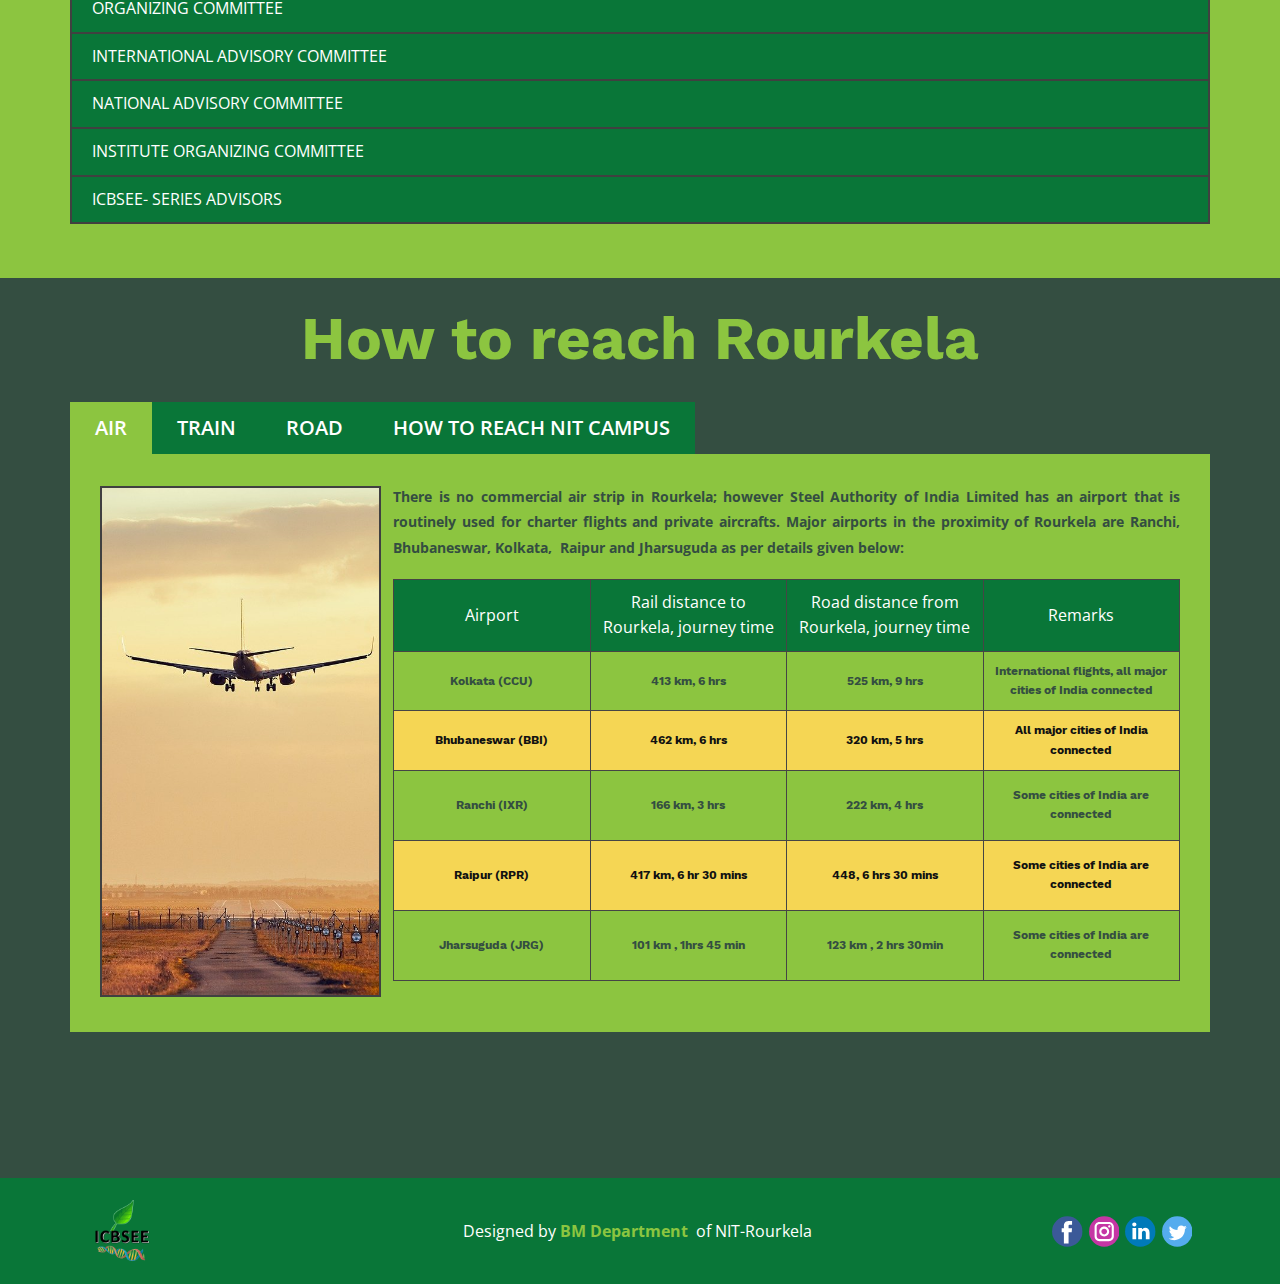
==== commit 5625f7a0: "Add files via upload" ====
--- a/index.html
+++ b/index.html
@@ -296,7 +296,7 @@
             </div>
             <div class="u-align-center u-container-style u-custom-color-2 u-list-item u-radius-20 u-repeater-item u-shape-round">
               <div class="u-container-layout u-similar-container u-valign-bottom-lg u-valign-bottom-md u-valign-bottom-sm u-valign-bottom-xl u-container-layout-2">
-                <img alt="" class="u-border-2 u-border-grey-75 u-image u-image-round u-radius-20 u-image-2" data-image-width="296" data-image-height="348" src="images/jidonggu1-38.png">
+                <img alt="" class="u-border-2 u-border-grey-75 u-image u-image-round u-radius-20 u-image-2" data-image-width="296" data-image-height="348" src="images/jidonggu1-42.png">
                 <h3 class="u-align-center u-custom-font u-text u-text-custom-color-5 u-text-5">Prof. Ji-Dong GU&nbsp;</h3>
                 <p class="u-align-center u-text u-text-white u-text-6"> Guangdong Technion - Israel <br>Institute of Technology, China
                 </p>
@@ -416,7 +416,7 @@
             </div>
             <div class="u-container-style u-custom-color-2 u-list-item u-radius-20 u-repeater-item u-shape-round u-list-item-18">
               <div class="u-container-layout u-similar-container u-container-layout-18">
-                <img alt="" class="u-border-2 u-border-grey-75 u-image u-image-round u-radius-20 u-image-18" data-image-width="1280" data-image-height="1280" src="images/d553a01b3d08fa04bf59264ab57c1ae5bcf76815aec505068ec262899cfa8828594c4402ea006b1c8ba68b861175f77092c25e0469f5b9d9e0321c_1280.png">
+                <img alt="" class="u-border-2 u-border-grey-75 u-image u-image-round u-radius-20 u-image-18" data-image-width="304" data-image-height="317" src="images/china.png">
                 <h3 class="u-align-center u-custom-font u-text u-text-custom-color-5 u-text-37">Dr. Yanlong Zhang</h3>
                 <p class="u-align-center u-text u-text-white u-text-38">College of environment &amp; ecology Xiamen University</p>
               </div>
@@ -649,6 +649,10 @@
                   </li>
                   <li>
                     <span style="font-size: 0.75rem;">Prof. NG How Yong, NUS, Singapore&nbsp;</span>
+                  </li>
+                  <li>
+                    <span style="font-size: 0.75rem;">Dr. Jayanta Kumar Patra, Dongguk University, <br>Republic of Korea&nbsp;<br>
+                    </span>
                   </li>
                 </ul>
               </div>
@@ -1342,7 +1346,7 @@
 }</style><section class="u-black u-clearfix u-container-style u-dialog-block u-opacity u-opacity-70 u-dialog-section-18" id="sec-fb5b">
       <div class="u-align-left u-border-2 u-border-grey-75 u-container-style u-custom-color-2 u-dialog u-dialog-1">
         <div class="u-container-layout u-valign-top-xs u-container-layout-1">
-          <img class="u-image u-image-default u-preserve-proportions u-image-1" src="images/rect4438-33.png" alt="" data-image-width="1600" data-image-height="1600">
+          <img class="u-image u-image-default u-preserve-proportions u-image-1" src="images/rect4438-32.png" alt="" data-image-width="1600" data-image-height="1600">
           <ul class="u-custom-font u-custom-list u-font-open-sans u-text u-text-1">
             <li>
               <div class="u-list-icon u-text-custom-color-7">
--- a/ICBSEE.css
+++ b/ICBSEE.css
@@ -1489,7 +1489,6 @@
   grid-gap: 10px 10px;
   grid-template-columns: calc(50% - 5px) calc(50% - 5px);
   min-height: 338px;
-  grid-auto-columns: calc(50% - 5px);
 }
 
 .u-section-5 .u-list-item-17 {
@@ -1735,10 +1734,6 @@
     margin-left: 0;
     margin-right: 0;
   }
-
-  .u-section-5 .u-repeater-2 {
-    grid-template-columns: repeat(2, calc(50% - 5px));
-  }
 }
 
 @media (max-width: 991px) {
@@ -1761,7 +1756,6 @@
 
   .u-section-5 .u-repeater-2 {
     grid-template-columns: 100%;
-    grid-auto-columns: calc(100% - 0px);
   }
 }
 
@@ -1924,10 +1918,6 @@
 
   .u-section-5 .u-list-2 {
     margin-left: 9px;
-  }
-
-  .u-section-5 .u-repeater-2 {
-    grid-auto-columns: 100%;
   }
 }
 
@@ -2346,7 +2336,6 @@
   .u-section-5 .u-repeater-2 {
     grid-gap: 8px 8px;
     grid-template-columns: calc(50% - 4px) calc(50% - 4px);
-    grid-auto-columns: calc(50% - 4px);
   }
 
   .u-section-5 .u-container-layout-17 {
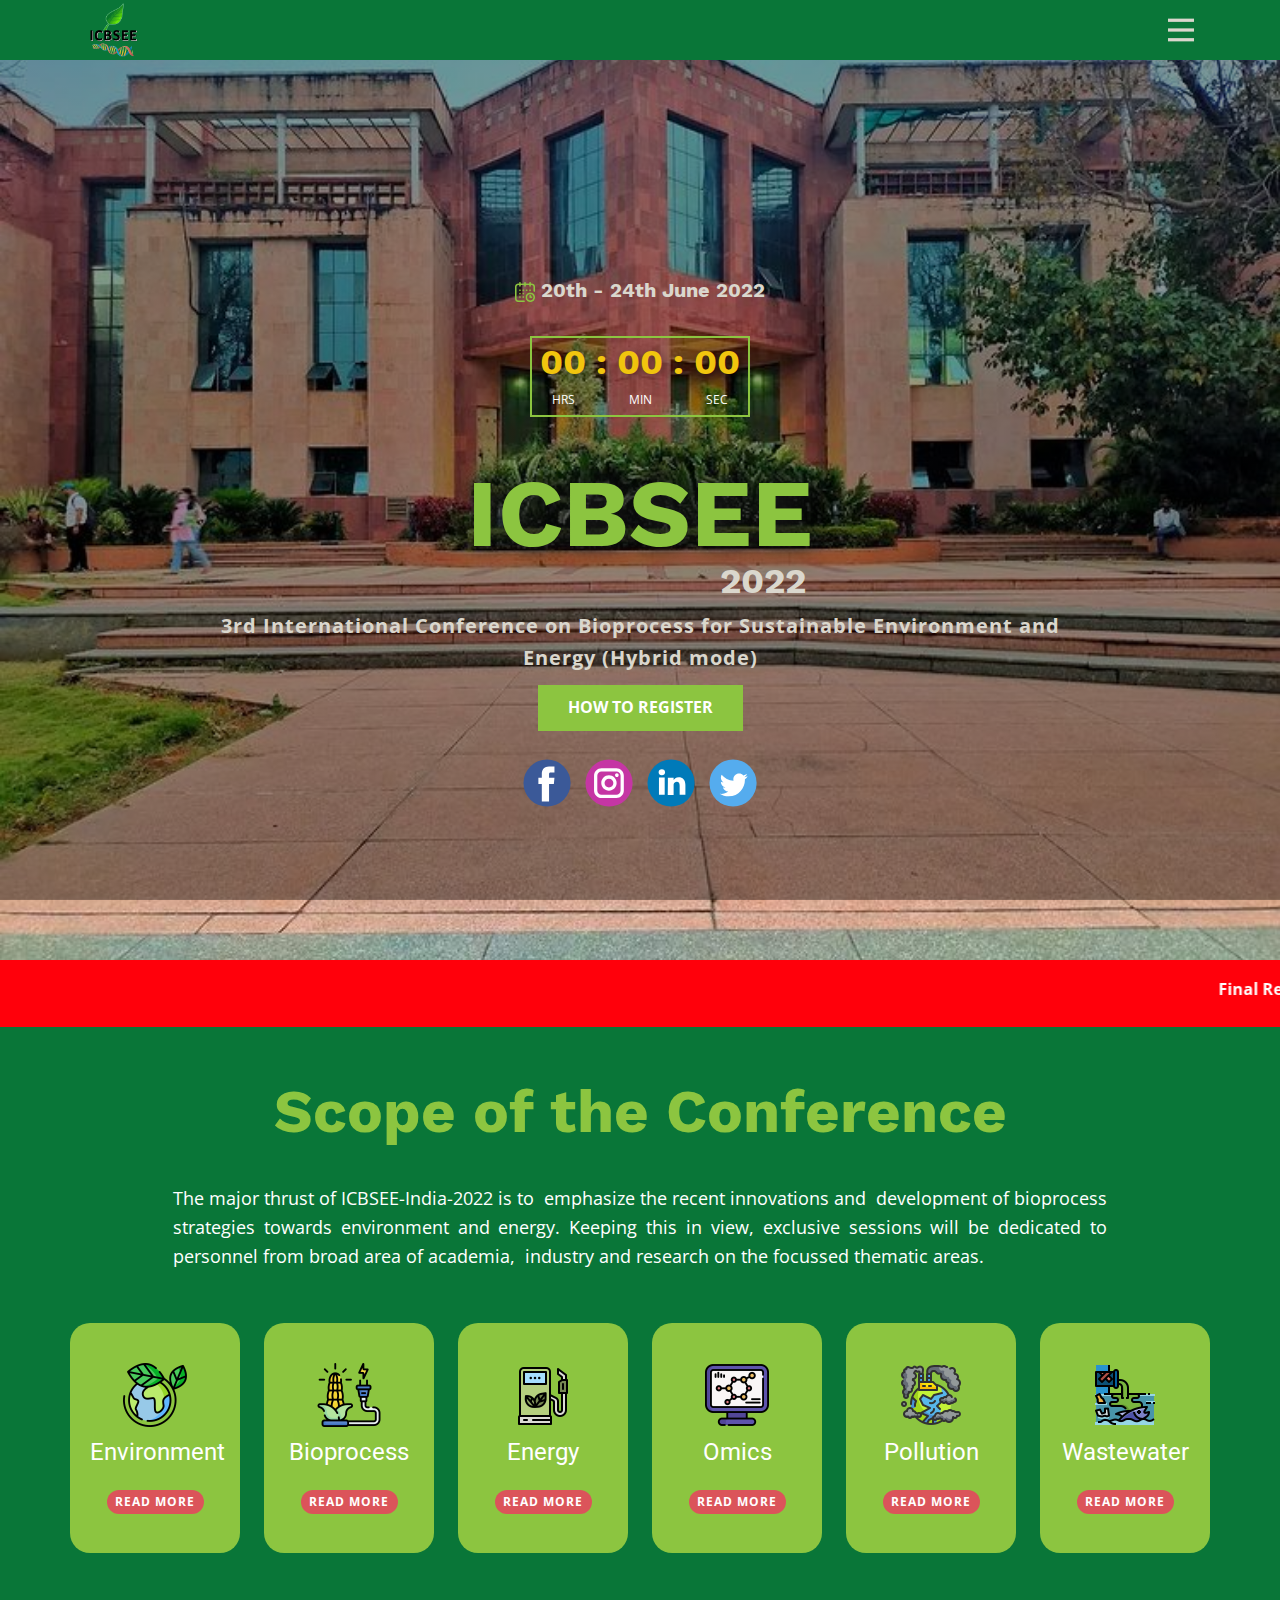
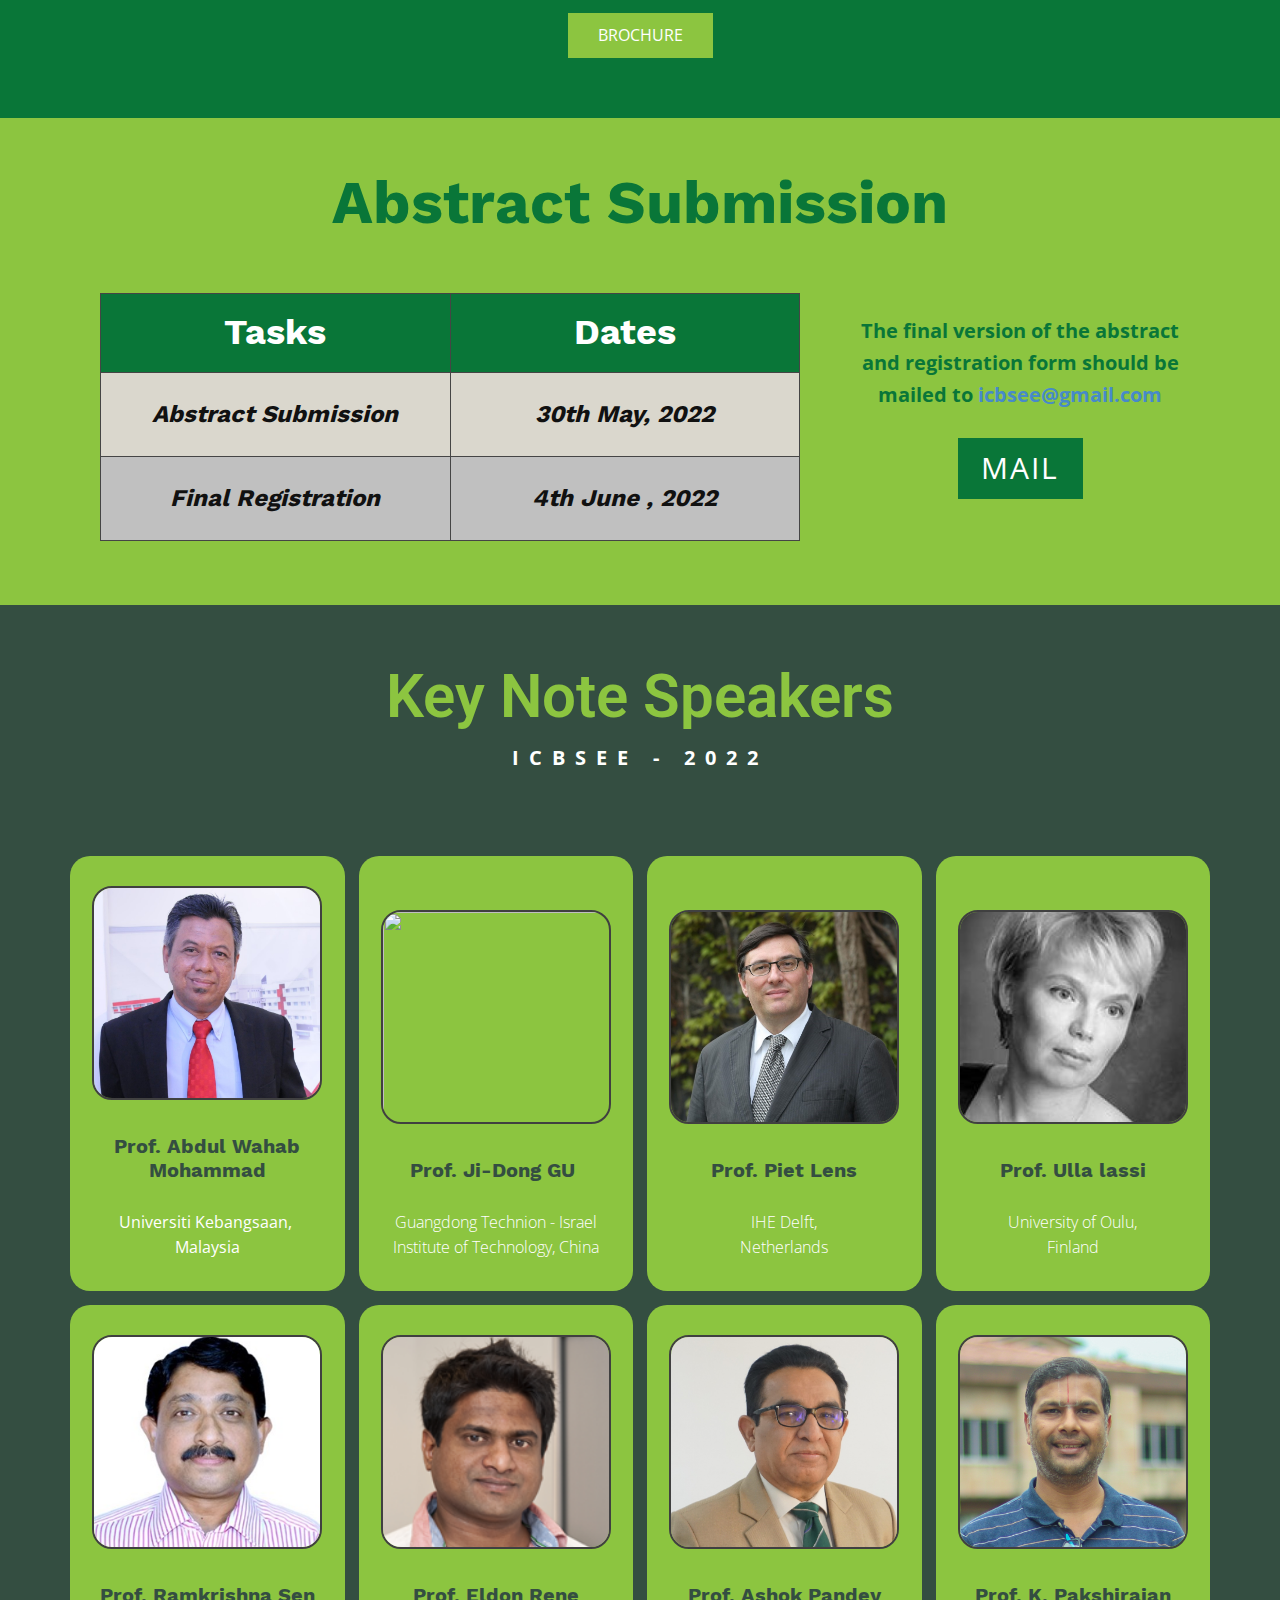
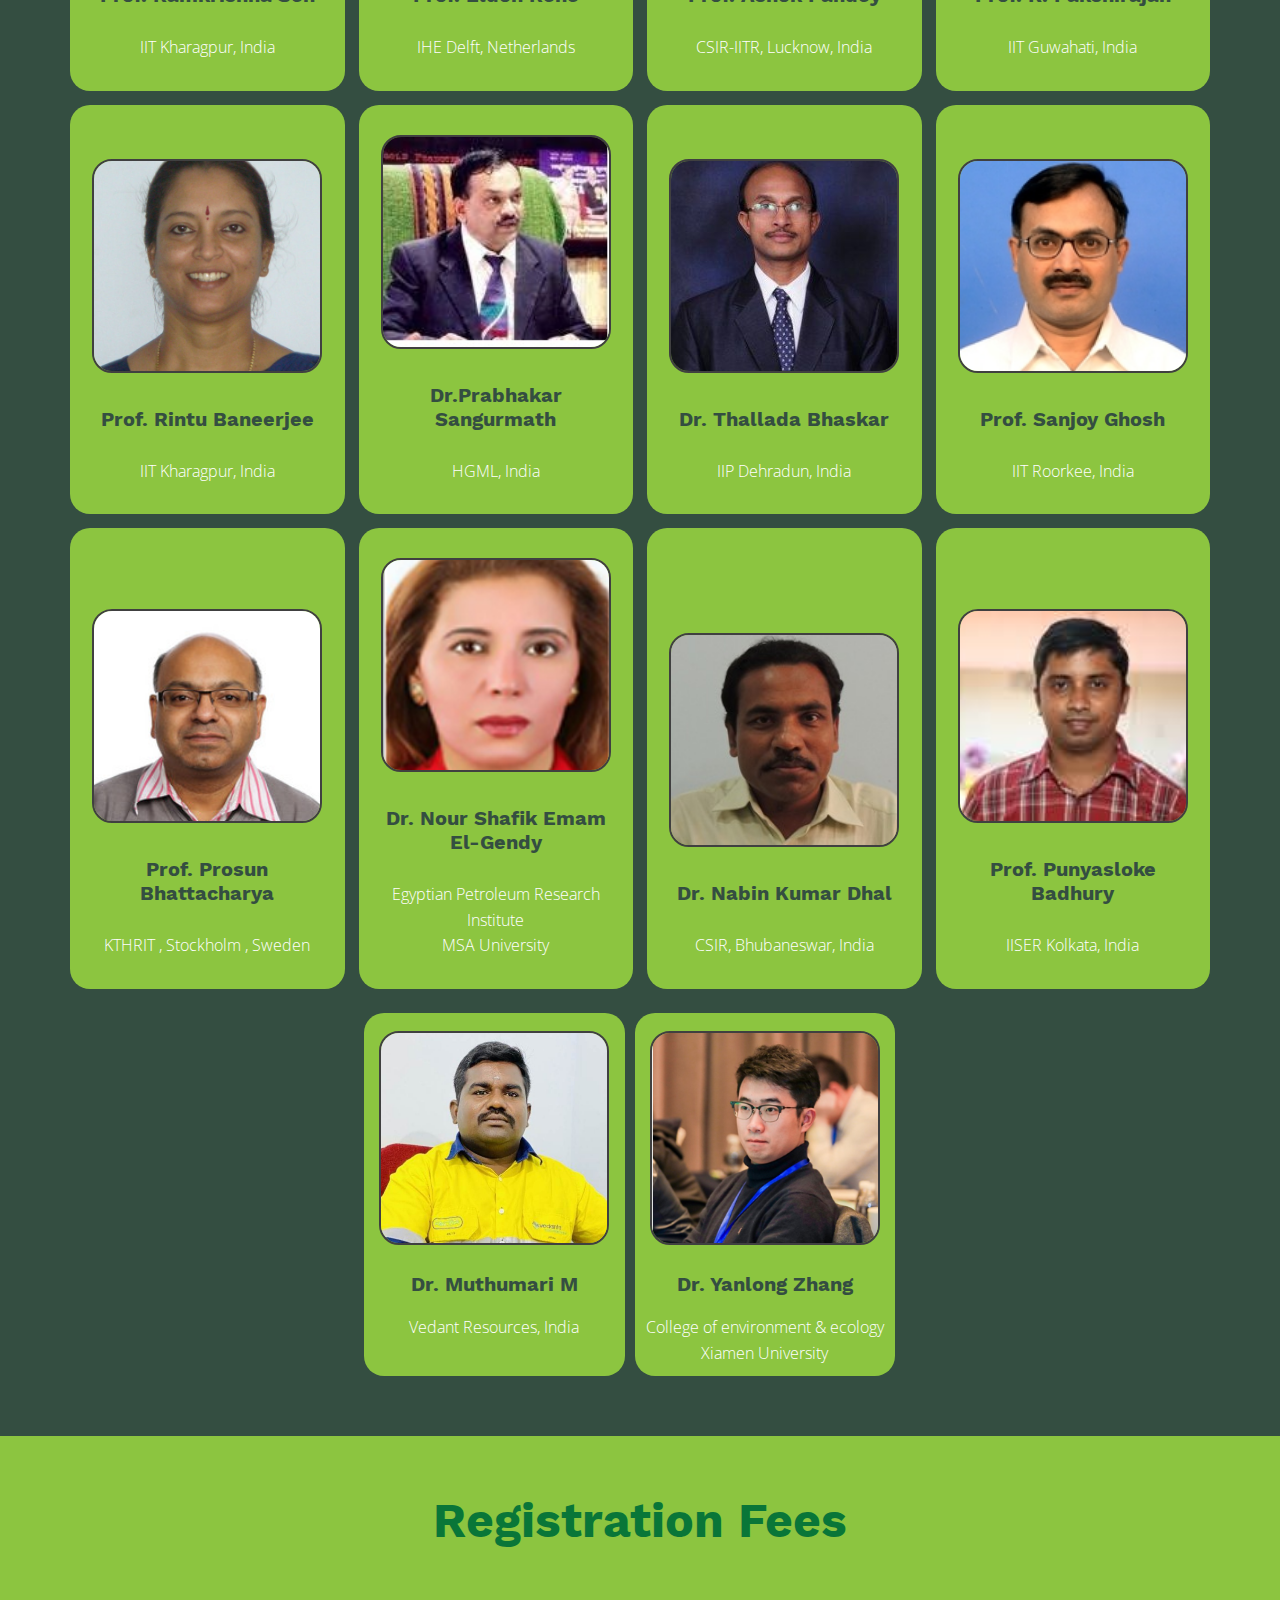
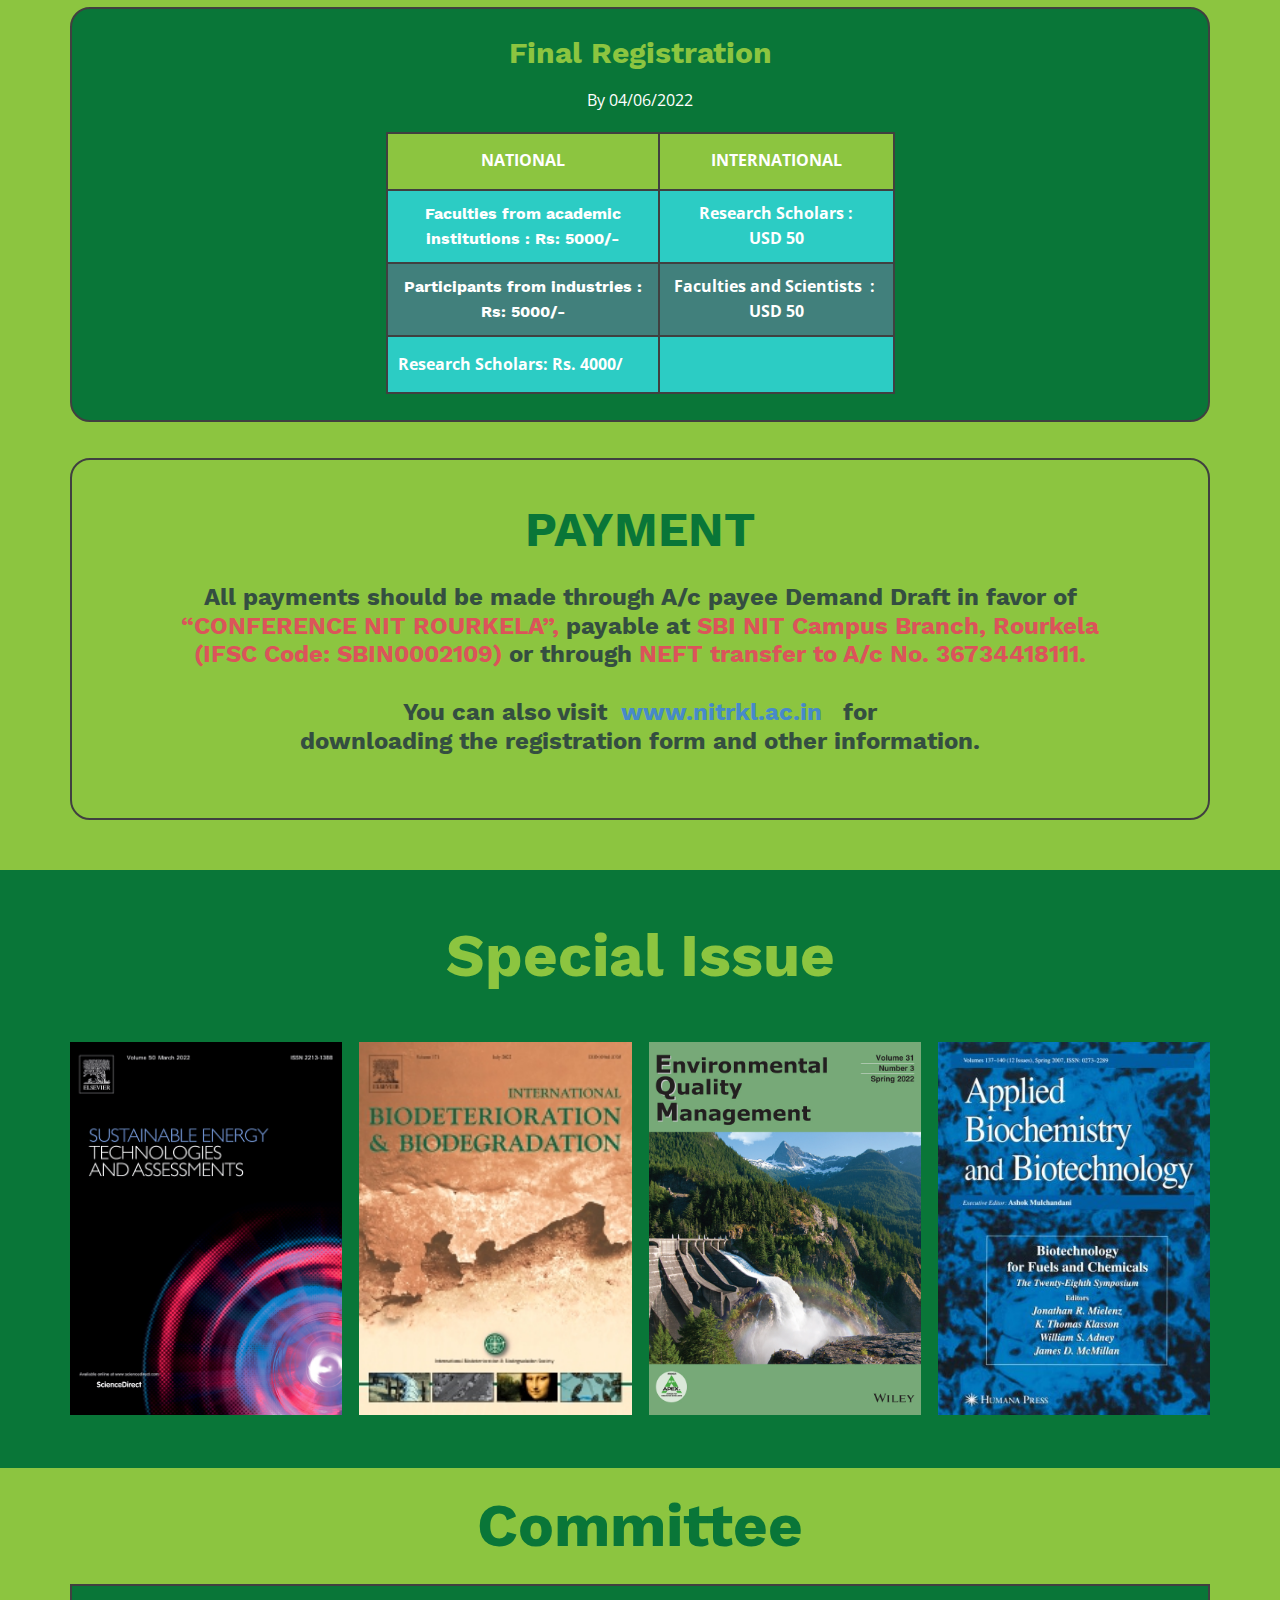
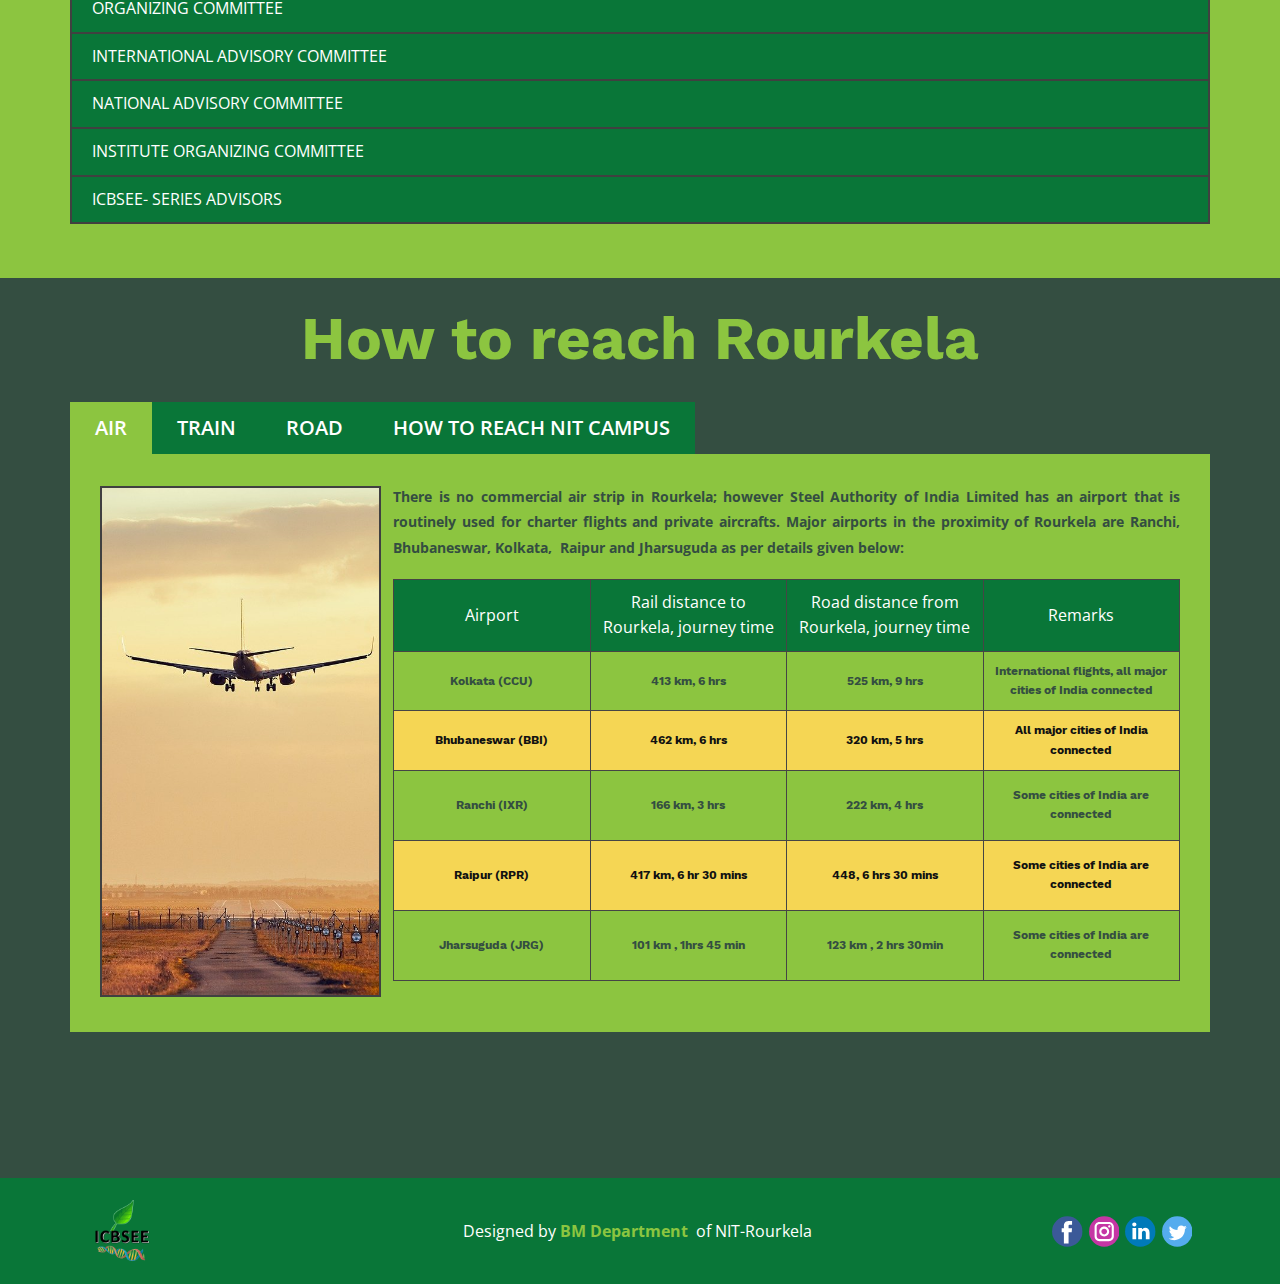
==== commit bca3bb73: "Add files via upload" ====
--- a/index.html
+++ b/index.html
@@ -45,7 +45,7 @@
 		"@context": "http://schema.org",
 		"@type": "Organization",
 		"name": "ICBSEE",
-		"logo": "images/rect4438.png",
+		"logo": "images/rect4438-3.png",
 		"sameAs": [
 				"https://www.facebook.com/icbsee2022/?ref=pages_you_manage",
 				"https://www.instagram.com/icbsee_conference_nitrkl/",
@@ -64,7 +64,7 @@
   <meta name="viewport" content="width=device-width, initial-scale=1, user-scalable=no "></head>
   <body data-home-page="ICBSEE.html" data-home-page-title="ICBSEE" class="u-body u-xl-mode"><header class="u-clearfix u-custom-color-4 u-header u-sticky u-sticky-ba70 u-header" id="sec-cbe2"><div class="u-clearfix u-sheet u-valign-top-xs u-sheet-1">
         <a href="ICBSEE.html" data-page-id="52045020" class="u-image u-logo u-image-1" data-image-width="1600" data-image-height="1600" title="ICBSEE">
-          <img src="images/rect4438.png" class="u-logo-image u-logo-image-1">
+          <img src="images/rect4438-3.png" class="u-logo-image u-logo-image-1">
         </a>
         <nav class="u-menu u-menu-dropdown u-offcanvas u-offcanvas-shift u-menu-1" data-responsive-from="XL">
           <div class="menu-collapse" style="font-size: 1rem; letter-spacing: 0px;">
@@ -112,7 +112,7 @@
       <div class="u-clearfix u-sheet u-sheet-1">
         <p class="u-custom-font u-text u-text-custom-color-6 u-text-1"><span class="u-file-icon u-icon u-text-custom-color-2"><img src="images/4.png" alt=""></span>&nbsp;​20th - 24th June 2022
         </p>
-        <div class="u-align-center-xs u-border-2 u-border-custom-color-2 u-countdown u-countdown-1" data-timer-id="7bfb" data-type="to-date" data-target-date="Mon, 20 Jun 2022 02:30:00 GMT" data-for="everyone" data-direction="down" data-time-left="750m" data-count-animation="slide" data-target-number="100" data-start-time="Tue May 17 2022 11:47:53 GMT+0530 (India Standard Time)" data-frequency="1s" data-after-count="none" data-redirect-url="https://">
+        <div class="u-align-center u-border-2 u-border-custom-color-2 u-countdown u-countdown-1" data-timer-id="7bfb" data-type="to-date" data-target-date="Mon, 20 Jun 2022 02:30:00 GMT" data-for="everyone" data-direction="down" data-time-left="750m" data-count-animation="slide" data-target-number="100" data-start-time="Tue May 17 2022 11:47:53 GMT+0530 (India Standard Time)" data-frequency="1s" data-after-count="none" data-redirect-url="https://">
           <div class="u-countdown-wrapper u-spacing-20">
             <div class="u-countdown-item u-countdown-years u-hidden u-spacing-10 u-countdown-item-1">
               <div class="u-countdown-counter u-custom-font u-countdown-counter-1"><div class="u-countdown-number u-text-palette-3-base">0</div><div class="u-countdown-number u-hidden u-text-palette-3-base">0</div></div>
@@ -120,22 +120,22 @@
             </div>
             <div class="u-countdown-separator u-custom-font u-hidden u-text-palette-3-base u-countdown-separator-1">:</div>
             <div class="u-countdown-days u-countdown-item u-spacing-10 u-countdown-item-2">
-              <div class="u-countdown-counter u-custom-font u-countdown-counter-2"><div class="u-countdown-number u-text-palette-3-base">2</div><div class="u-countdown-number u-text-palette-3-base">4</div><div class="u-countdown-number u-hidden u-text-palette-3-base">0</div></div>
+              <div class="u-countdown-counter u-custom-font u-countdown-counter-2"><div class="u-countdown-number u-text-palette-3-base">8</div><div class="u-countdown-number u-hidden u-text-palette-3-base">4</div><div class="u-countdown-number u-hidden u-text-palette-3-base">0</div></div>
               <div class="u-countdown-label u-countdown-label-2">DAys</div>
             </div>
             <div class="u-countdown-separator u-custom-font u-text-palette-3-base u-countdown-separator-2">:</div>
             <div class="u-countdown-hours u-countdown-item u-spacing-10 u-countdown-item-3">
-              <div class="u-countdown-counter u-custom-font u-countdown-counter-3"><div class="u-countdown-number u-text-palette-3-base">1</div><div class="u-countdown-number u-text-palette-3-base">2</div></div>
+              <div class="u-countdown-counter u-custom-font u-countdown-counter-3"><div class="u-countdown-number u-text-palette-3-base">1</div><div class="u-countdown-number u-text-palette-3-base">4</div></div>
               <div class="u-countdown-label u-countdown-label-3">HRS</div>
             </div>
             <div class="u-countdown-separator u-custom-font u-text-palette-3-base u-countdown-separator-3">:</div>
             <div class="u-countdown-item u-countdown-minutes u-spacing-10 u-countdown-item-4">
-              <div class="u-countdown-counter u-custom-font u-countdown-counter-4"><div class="u-countdown-number u-text-palette-3-base">4</div><div class="u-countdown-number u-text-palette-3-base">1</div></div>
+              <div class="u-countdown-counter u-custom-font u-countdown-counter-4"><div class="u-countdown-number u-text-palette-3-base">5</div><div class="u-countdown-number u-text-palette-3-base">7</div></div>
               <div class="u-countdown-label u-countdown-label-4">MIN</div>
             </div>
             <div class="u-countdown-separator u-custom-font u-text-palette-3-base u-countdown-separator-4">:</div>
             <div class="u-countdown-item u-countdown-seconds u-spacing-10 u-countdown-item-5">
-              <div class="u-countdown-counter u-custom-font u-countdown-counter-5"><div class="u-countdown-number u-text-palette-3-base">3</div><div class="u-countdown-number u-text-palette-3-base">3</div></div>
+              <div class="u-countdown-counter u-custom-font u-countdown-counter-5"><div class="u-countdown-number u-text-palette-3-base">4</div><div class="u-countdown-number u-text-palette-3-base">7</div></div>
               <div class="u-countdown-label u-countdown-label-5">SEC</div>
             </div>
             <div class="u-countdown-separator u-custom-font u-hidden u-text-palette-3-base u-countdown-separator-5">:</div>
@@ -296,7 +296,7 @@
             </div>
             <div class="u-align-center u-container-style u-custom-color-2 u-list-item u-radius-20 u-repeater-item u-shape-round">
               <div class="u-container-layout u-similar-container u-valign-bottom-lg u-valign-bottom-md u-valign-bottom-sm u-valign-bottom-xl u-container-layout-2">
-                <img alt="" class="u-border-2 u-border-grey-75 u-image u-image-round u-radius-20 u-image-2" data-image-width="296" data-image-height="348" src="images/jidonggu1-42.png">
+                <img alt="" class="u-border-2 u-border-grey-75 u-image u-image-round u-radius-20 u-image-2" data-image-width="296" data-image-height="348" src="images/jidonggu1-45.png">
                 <h3 class="u-align-center u-custom-font u-text u-text-custom-color-5 u-text-5">Prof. Ji-Dong GU&nbsp;</h3>
                 <p class="u-align-center u-text u-text-white u-text-6"> Guangdong Technion - Israel <br>Institute of Technology, China
                 </p>
@@ -410,8 +410,8 @@
             <div class="u-container-style u-custom-color-2 u-list-item u-radius-20 u-repeater-item u-shape-round u-list-item-17">
               <div class="u-container-layout u-similar-container u-container-layout-17">
                 <img alt="" class="u-border-2 u-border-grey-75 u-image u-image-round u-radius-20 u-image-17" data-image-width="924" data-image-height="836" src="images/WhatsAppImage2022-06-02at11.05.57PM.jpeg">
-                <h3 class="u-align-center u-custom-font u-text u-text-custom-color-5 u-text-35"> Prof. Muthumari M</h3>
-                <p class="u-align-center u-text u-text-white u-text-36">Vedant Resources, Indonesia</p>
+                <h3 class="u-align-center u-custom-font u-text u-text-custom-color-5 u-text-35">Dr. Muthumari M</h3>
+                <p class="u-align-center u-text u-text-white u-text-36">Vedant Resources, India</p>
               </div>
             </div>
             <div class="u-container-style u-custom-color-2 u-list-item u-radius-20 u-repeater-item u-shape-round u-list-item-18">
@@ -967,7 +967,7 @@
     
     <footer class="u-align-center-md u-align-center-sm u-align-center-xs u-clearfix u-custom-color-4 u-footer" id="sec-1396"><div class="u-clearfix u-sheet u-sheet-1">
         <a href="ICBSEE.html" data-page-id="52045020" class="u-image u-logo u-image-1" data-image-width="1600" data-image-height="1600" title="ICBSEE">
-          <img src="images/rect4438-3.png" class="u-logo-image u-logo-image-1">
+          <img src="images/rect4438.png" class="u-logo-image u-logo-image-1">
         </a>
         <div class="u-align-left u-social-icons u-spacing-6 u-social-icons-1">
           <a class="u-social-url" title="facebook" href="https://www.facebook.com/icbsee2022/?ref=pages_you_manage"><span class="u-icon u-social-facebook u-social-icon u-icon-1"><svg class="u-svg-link" preserveAspectRatio="xMidYMin slice" viewBox="0 0 112 112" style=""><use xmlns:xlink="http://www.w3.org/1999/xlink" xlink:href="#svg-6e61"></use></svg><svg class="u-svg-content" viewBox="0 0 112 112" x="0" y="0" id="svg-6e61"><circle fill="currentColor" cx="56.1" cy="56.1" r="55"></circle><path fill="#FFFFFF" d="M73.5,31.6h-9.1c-1.4,0-3.6,0.8-3.6,3.9v8.5h12.6L72,58.3H60.8v40.8H43.9V58.3h-8V43.9h8v-9.2
@@ -1346,7 +1346,7 @@
 }</style><section class="u-black u-clearfix u-container-style u-dialog-block u-opacity u-opacity-70 u-dialog-section-18" id="sec-fb5b">
       <div class="u-align-left u-border-2 u-border-grey-75 u-container-style u-custom-color-2 u-dialog u-dialog-1">
         <div class="u-container-layout u-valign-top-xs u-container-layout-1">
-          <img class="u-image u-image-default u-preserve-proportions u-image-1" src="images/rect4438-32.png" alt="" data-image-width="1600" data-image-height="1600">
+          <img class="u-image u-image-default u-preserve-proportions u-image-1" src="images/rect4438-31.png" alt="" data-image-width="1600" data-image-height="1600">
           <ul class="u-custom-font u-custom-list u-font-open-sans u-text u-text-1">
             <li>
               <div class="u-list-icon u-text-custom-color-7">
--- a/ICBSEE.css
+++ b/ICBSEE.css
@@ -16,7 +16,7 @@
 
 .u-section-1 .u-countdown-1 {
   background-image: none;
-  margin: 24px auto 0;
+  margin: 28px auto 0;
   padding: 6px 8px;
 }
 
@@ -166,7 +166,7 @@
   text-shadow: 2px 0px 22px rgba(26,26,26,1);
   font-family: WorkSans-Bold;
   font-size: 6rem;
-  margin: 24px auto 0;
+  margin: 20px auto 0;
 }
 
 .u-section-1 .u-text-3 {
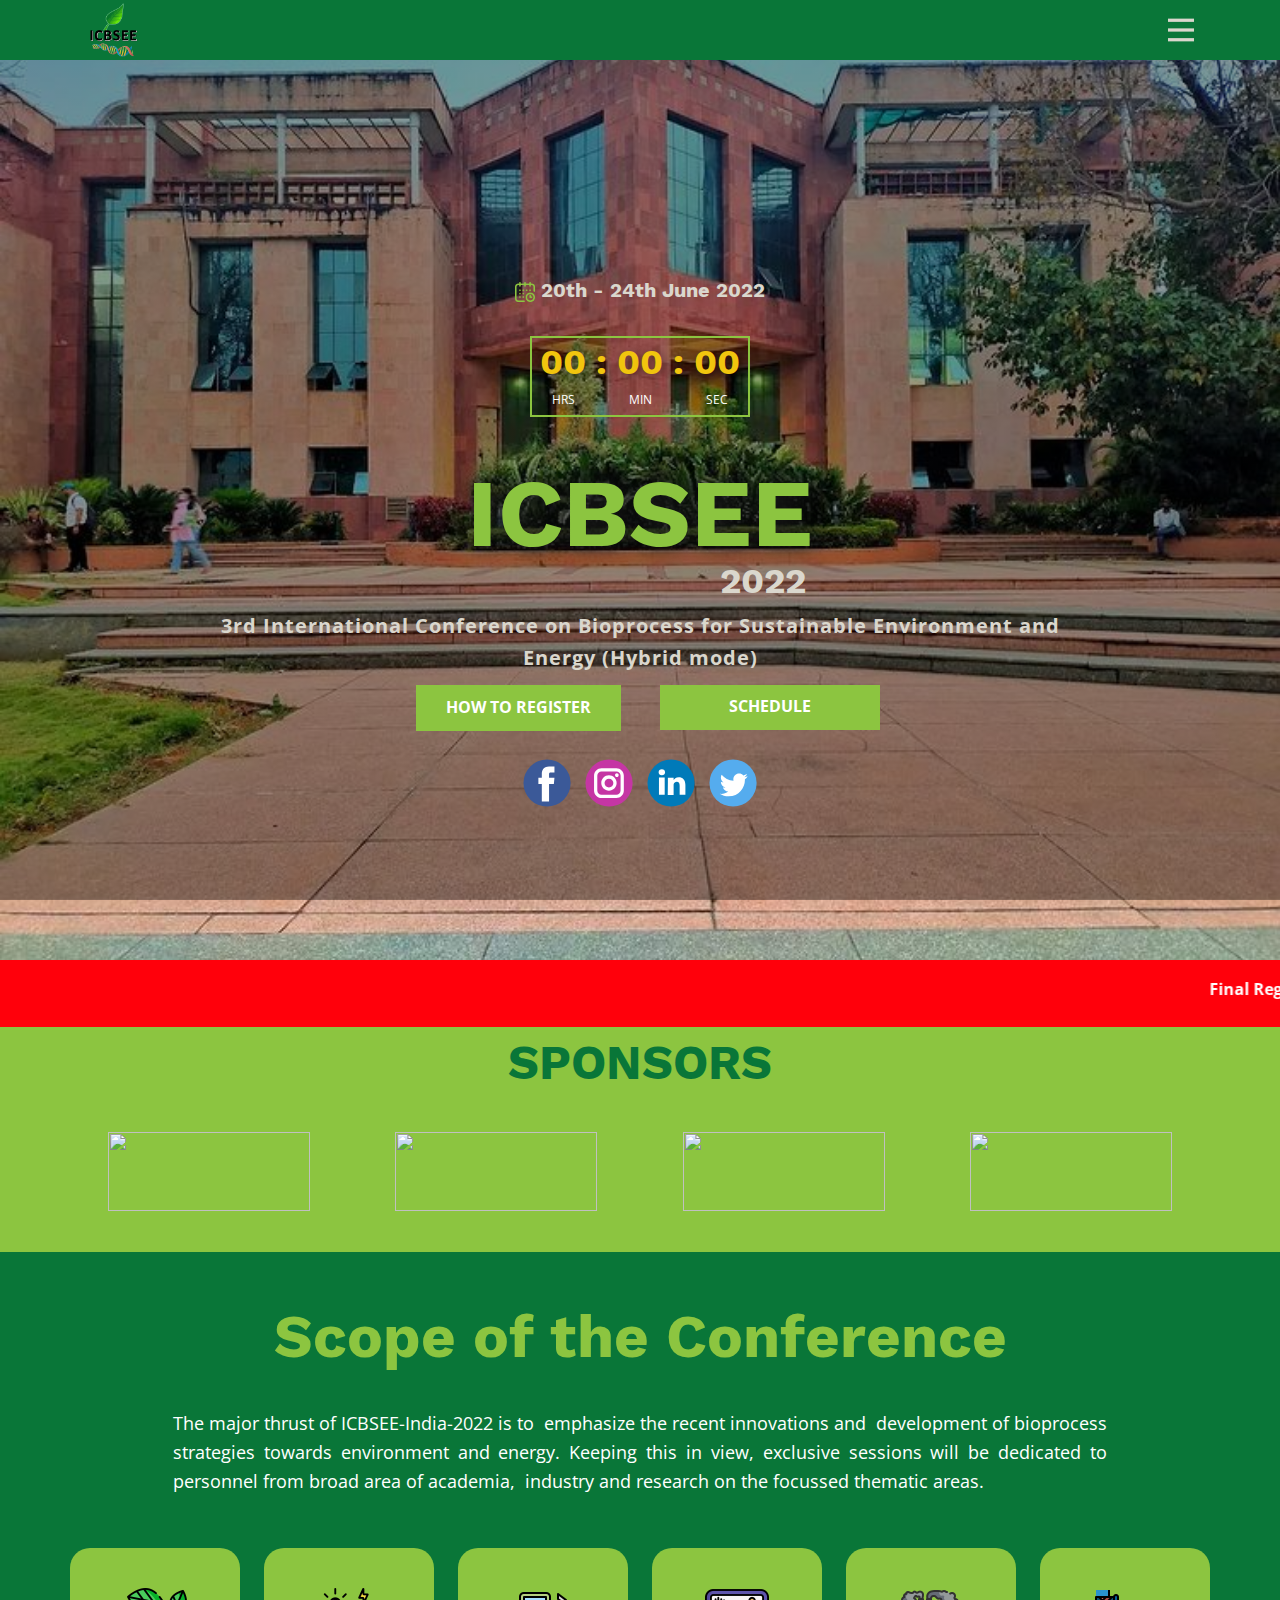
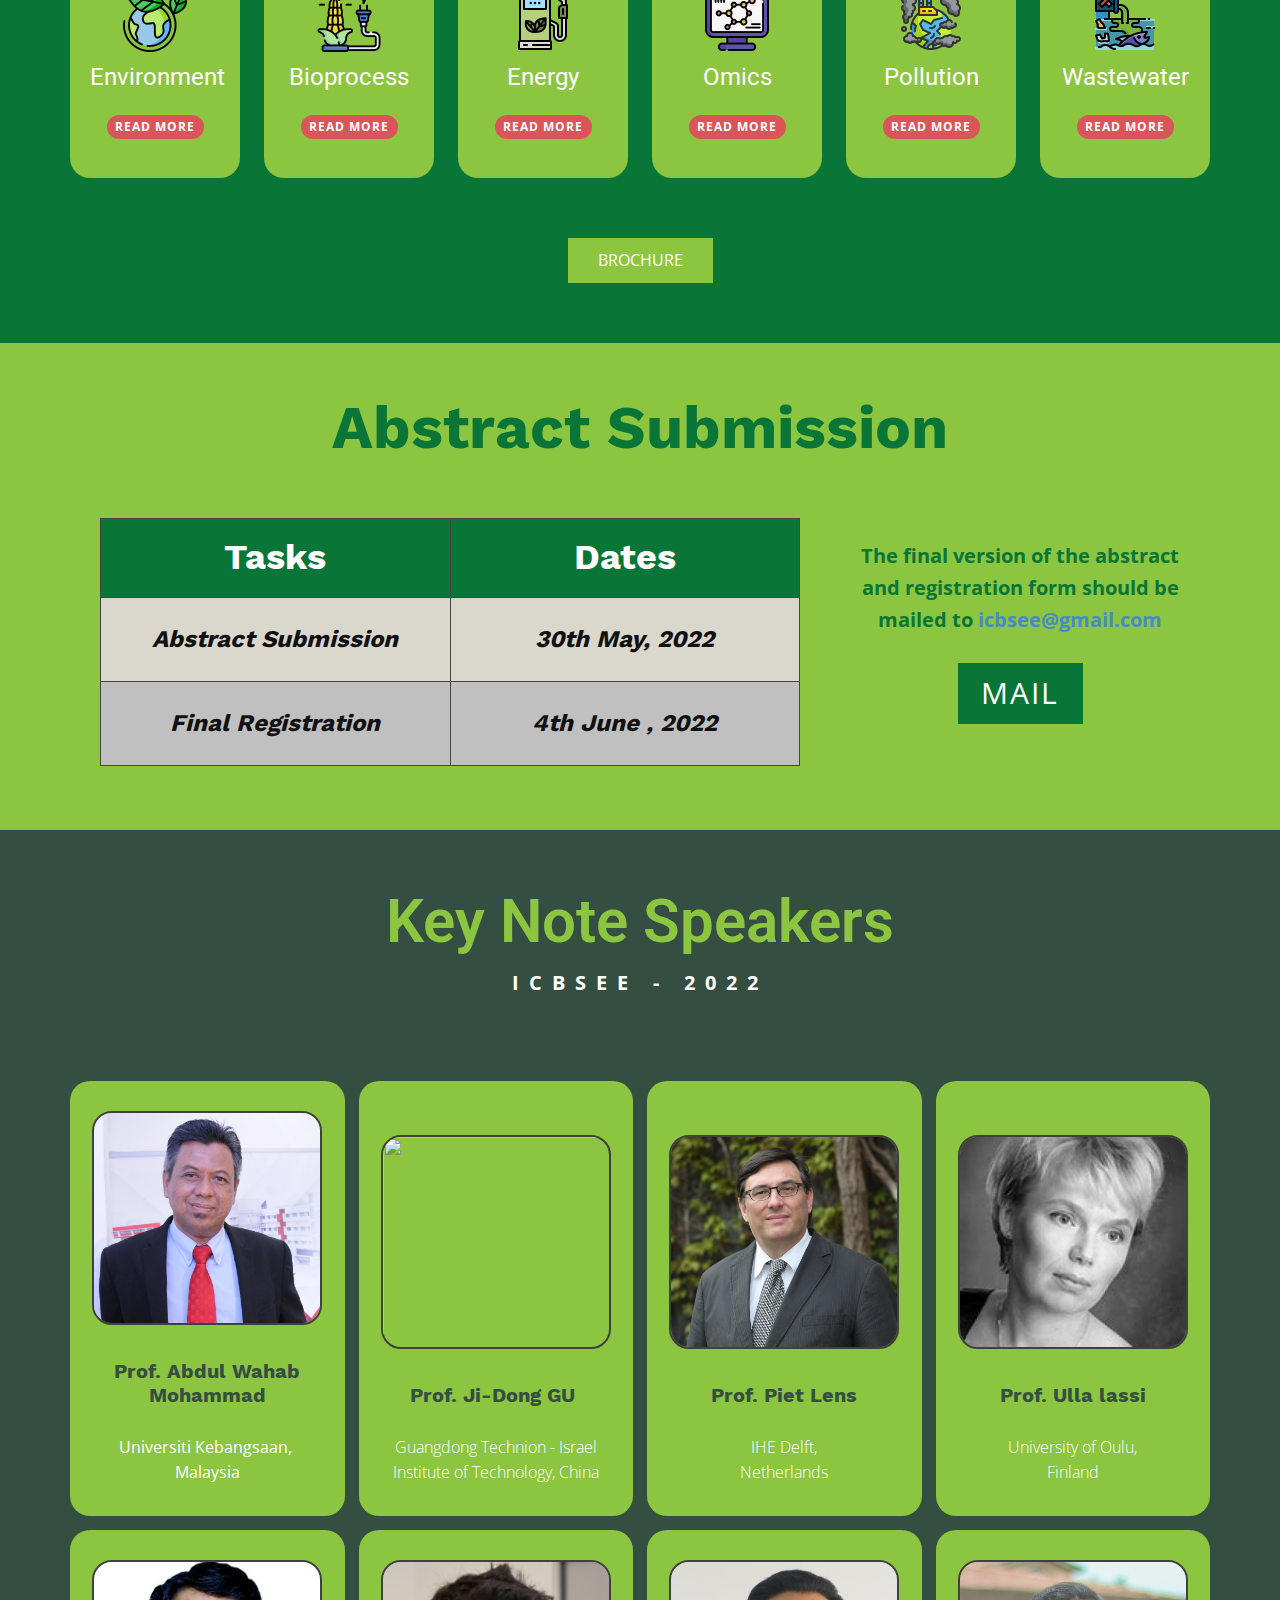
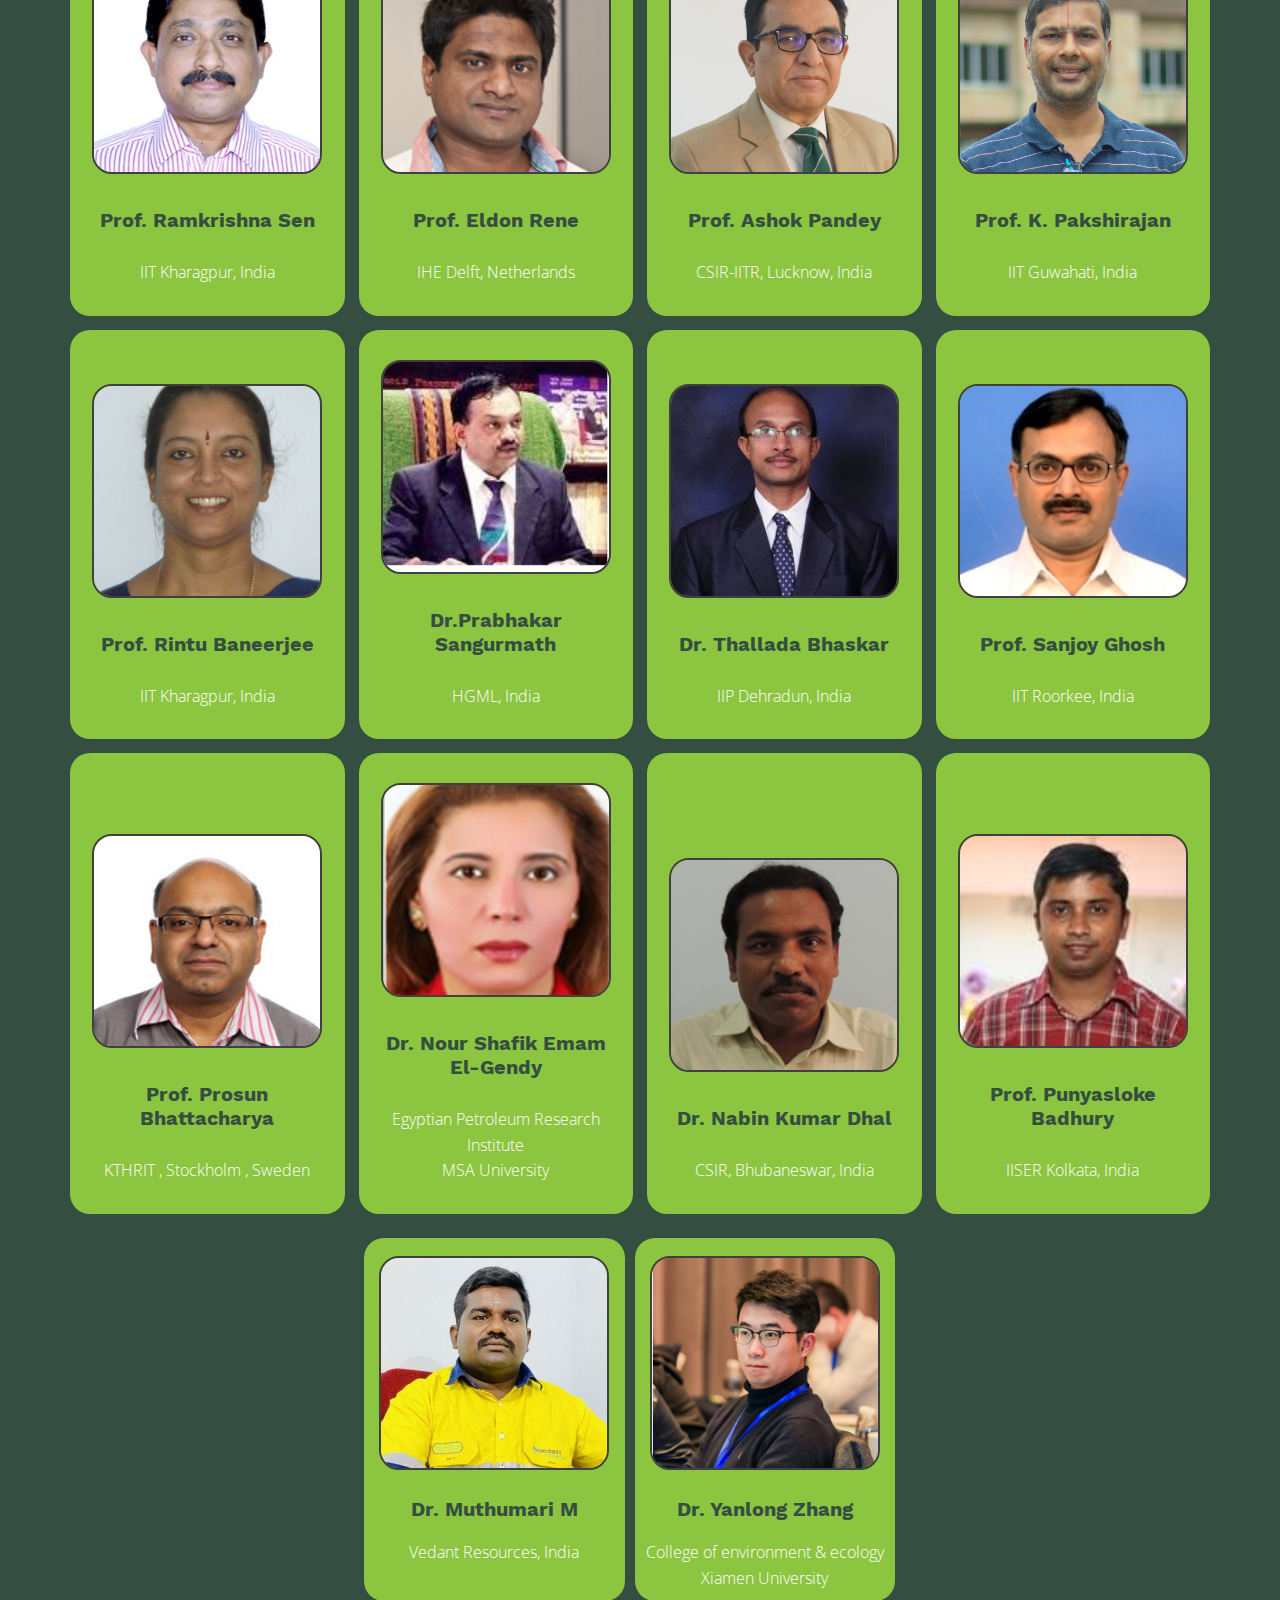
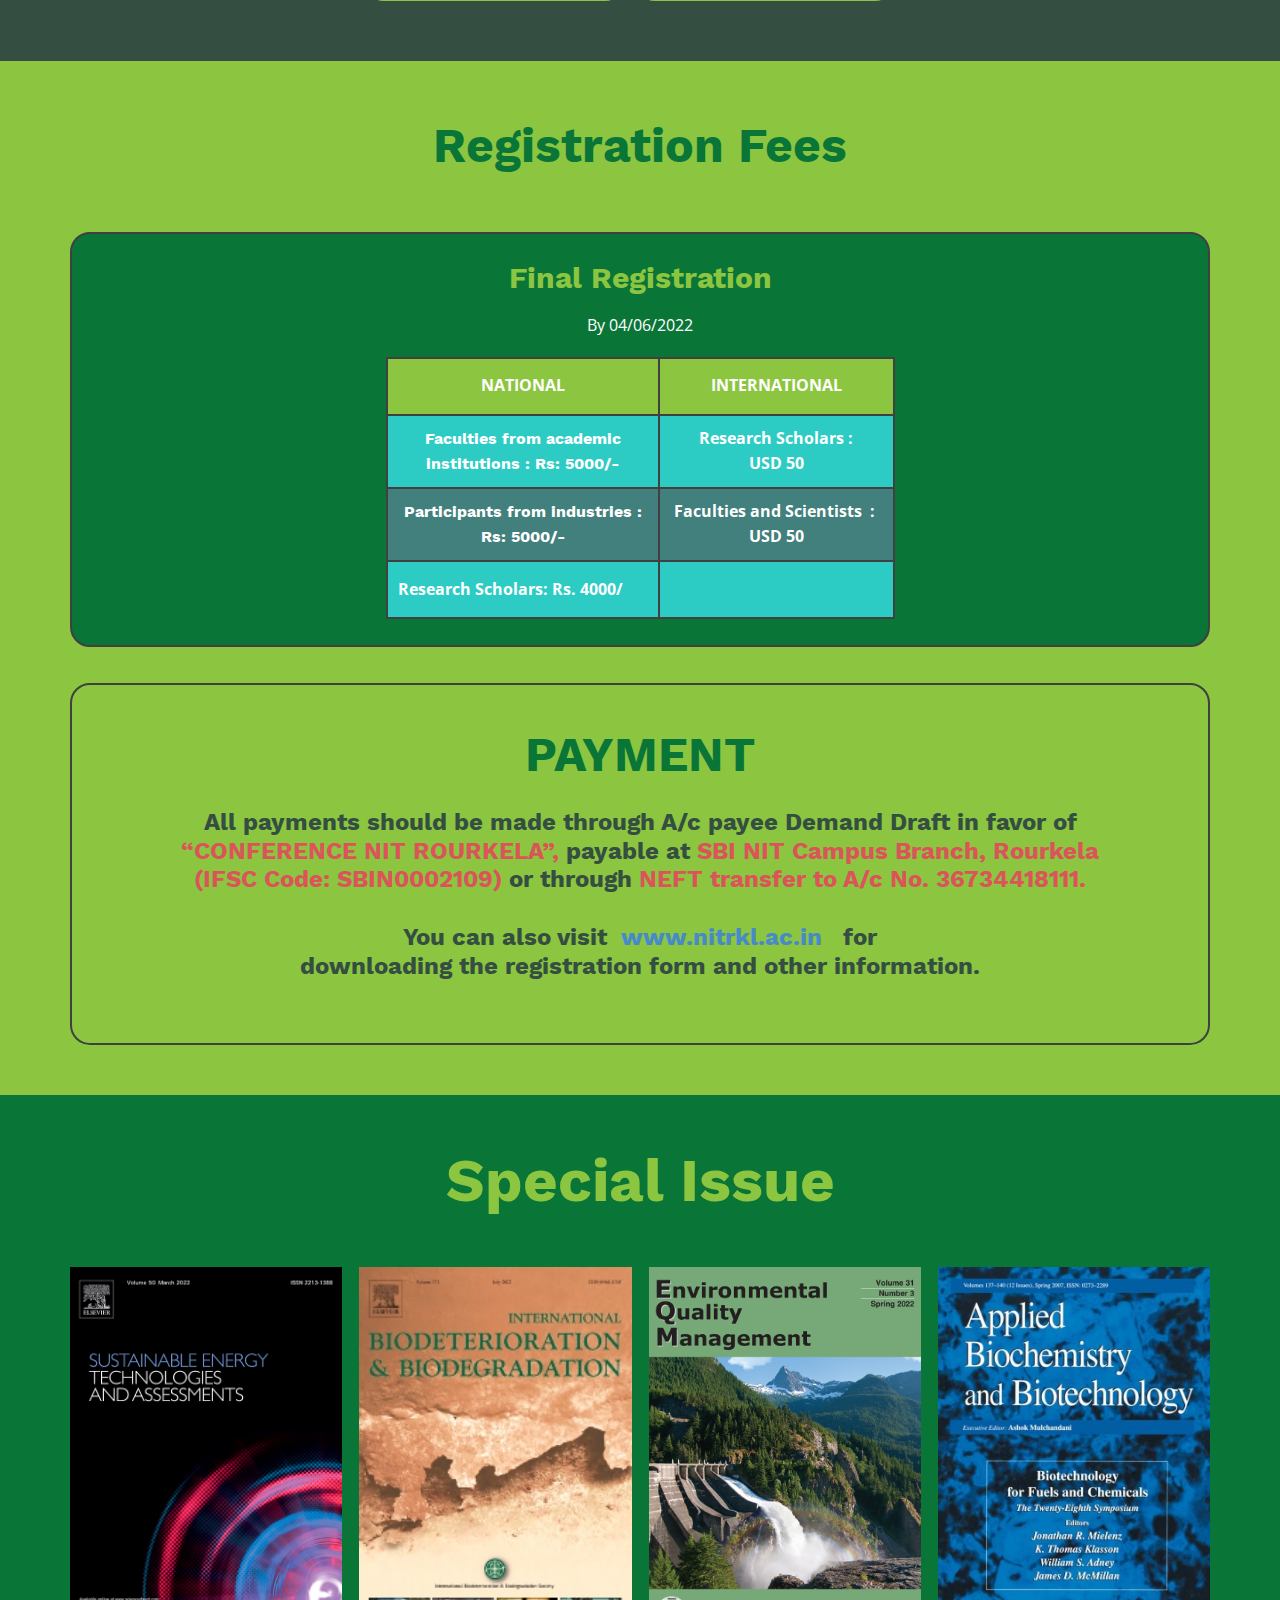
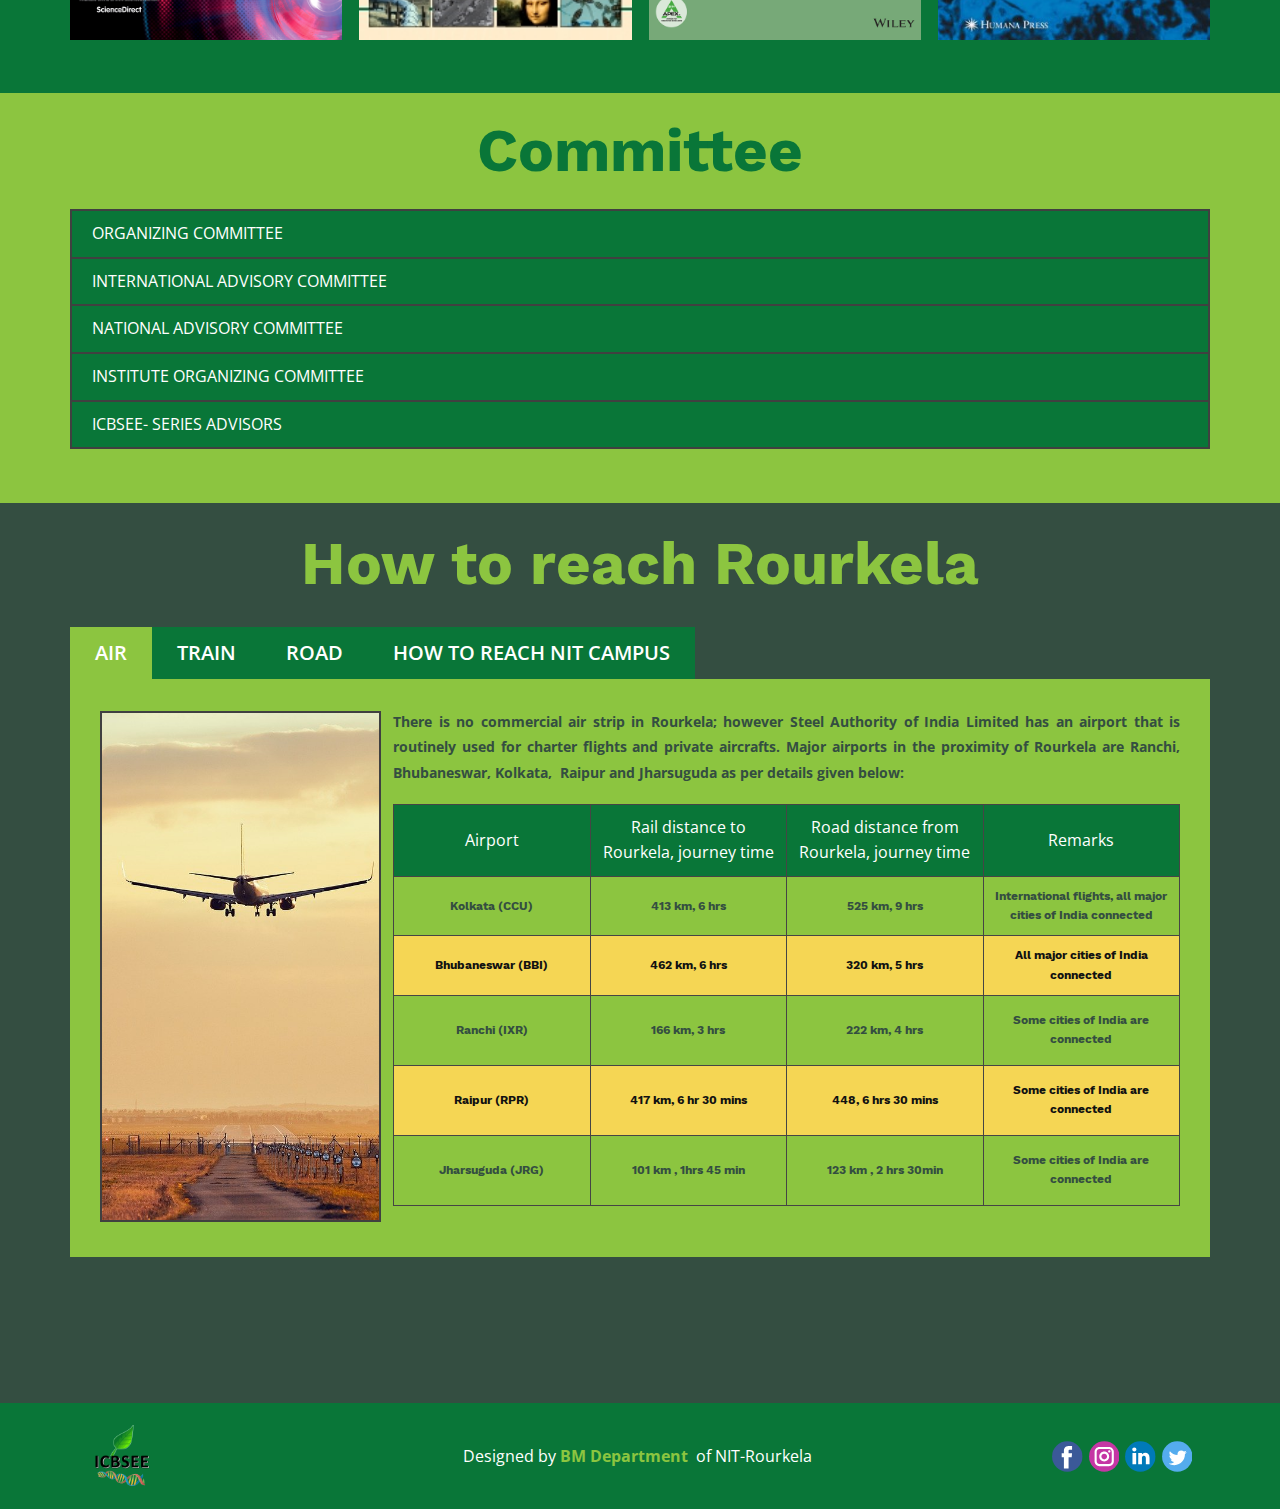
==== commit 594a9604: "Add files via upload" ====
--- a/index.html
+++ b/index.html
@@ -16,6 +16,7 @@
     
     <link id="u-theme-google-font" rel="stylesheet" href="https://fonts.googleapis.com/css?family=Roboto:100,100i,300,300i,400,400i,500,500i,700,700i,900,900i|Open+Sans:300,300i,400,400i,500,500i,600,600i,700,700i,800,800i">
     <link id="u-page-google-font" rel="stylesheet" href="https://fonts.googleapis.com/css?family=Roboto:100,100i,300,300i,400,400i,500,500i,700,700i,900,900i|Open+Sans:300,300i,400,400i,500,500i,600,600i,700,700i,800,800i">
+    
     
     
     
@@ -76,6 +77,7 @@
           </div>
           <div class="u-custom-menu u-nav-container">
             <ul class="u-nav u-unstyled u-nav-1"><li class="u-nav-item"><a class="u-button-style u-nav-link u-text-active-custom-color-4 u-text-hover-custom-color-2" href="ICBSEE.html#sec-40a1" data-page-id="52045020" style="padding: 10px 28px 10px 20px;">ICBSEE</a>
+</li><li class="u-nav-item"><a class="u-button-style u-nav-link u-text-active-custom-color-4 u-text-hover-custom-color-2" href="ICBSEE.html#sec-55a0" data-page-id="52045020" style="padding: 10px 28px 10px 20px;">Sponsors</a>
 </li><li class="u-nav-item"><a class="u-button-style u-nav-link u-text-active-custom-color-4 u-text-hover-custom-color-2" href="ICBSEE.html#sec-4f8d" data-page-id="52045020" style="padding: 10px 28px 10px 20px;">Scope</a>
 </li><li class="u-nav-item"><a class="u-button-style u-nav-link u-text-active-custom-color-4 u-text-hover-custom-color-2" href="ICBSEE.html#sec-539e" data-page-id="52045020" style="padding: 10px 28px 10px 20px;">Abstract</a>
 </li><li class="u-nav-item"><a class="u-button-style u-nav-link u-text-active-custom-color-4 u-text-hover-custom-color-2" href="ICBSEE.html#carousel_bab2" data-page-id="52045020" style="padding: 10px 28px 10px 20px;">Key Speakers</a>
@@ -92,6 +94,7 @@
               <div class="u-inner-container-layout u-sidenav-overflow">
                 <div class="u-menu-close"></div>
                 <ul class="u-align-center u-nav u-popupmenu-items u-unstyled u-nav-2"><li class="u-nav-item"><a class="u-button-style u-nav-link" href="ICBSEE.html#sec-40a1" data-page-id="52045020">ICBSEE</a>
+</li><li class="u-nav-item"><a class="u-button-style u-nav-link" href="ICBSEE.html#sec-55a0" data-page-id="52045020">Sponsors</a>
 </li><li class="u-nav-item"><a class="u-button-style u-nav-link" href="ICBSEE.html#sec-4f8d" data-page-id="52045020">Scope</a>
 </li><li class="u-nav-item"><a class="u-button-style u-nav-link" href="ICBSEE.html#sec-539e" data-page-id="52045020">Abstract</a>
 </li><li class="u-nav-item"><a class="u-button-style u-nav-link" href="ICBSEE.html#carousel_bab2" data-page-id="52045020">Key Speakers</a>
@@ -153,6 +156,7 @@
         <p class="u-large-text u-text u-text-custom-color-6 u-text-variant u-text-4">3rd ​International Conference on Bioprocess for Sustainable Environment and Energy
 (Hybrid mode)</p>
         <a href="#sec-fb5b" class="u-border-none u-btn u-button-style u-custom-color-2 u-dialog-link u-btn-1">HOW TO REGISTER</a>
+        <a href="files/Conferenceschedule2022.pdf" class="u-border-none u-btn u-button-style u-custom-color-2 u-file-link u-btn-2">Schedule</a>
         <div class="u-hidden-md u-hidden-sm u-social-icons u-spacing-14 u-social-icons-1">
           <a class="u-social-url" title="facebook" href="https://www.facebook.com/icbsee2022/?ref=pages_you_manage"><span class="u-icon u-social-facebook u-social-icon u-icon-2"><svg class="u-svg-link" preserveAspectRatio="xMidYMin slice" viewBox="0 0 112 112" style=""><use xmlns:xlink="http://www.w3.org/1999/xlink" xlink:href="#svg-ffbd"></use></svg><svg class="u-svg-content" viewBox="0 0 112 112" x="0" y="0" id="svg-ffbd"><circle fill="currentColor" cx="56.1" cy="56.1" r="55"></circle><path fill="#FFFFFF" d="M73.5,31.6h-9.1c-1.4,0-3.6,0.8-3.6,3.9v8.5h12.6L72,58.3H60.8v40.8H43.9V58.3h-8V43.9h8v-9.2
 c0-6.7,3.1-17,17-17h12.5v13.9H73.5z"></path></svg></span>
@@ -181,7 +185,36 @@
         </marquee>
       </div>
     </section>
-    <section class="u-align-center u-clearfix u-custom-color-4 u-section-3" id="sec-4f8d">
+    <section class="u-align-center u-clearfix u-custom-color-2 u-section-3" id="sec-55a0">
+      <div class="u-clearfix u-sheet u-sheet-1">
+        <h2 class="u-custom-font u-text u-text-custom-color-4 u-text-default u-text-1">SPONSORS</h2>
+        <div class="u-expanded-width u-list u-list-1">
+          <div class="u-repeater u-repeater-1">
+            <div class="u-container-style u-list-item u-repeater-item">
+              <div class="u-container-layout u-similar-container u-valign-middle-lg u-valign-middle-md u-valign-middle-sm u-valign-middle-xl u-container-layout-1">
+                <img class="u-expanded-width-xs u-image u-image-contain u-image-1" src="images/sposor1.png" data-image-width="620" data-image-height="268">
+              </div>
+            </div>
+            <div class="u-container-style u-list-item u-repeater-item">
+              <div class="u-container-layout u-similar-container u-valign-middle-lg u-valign-middle-md u-valign-middle-sm u-valign-middle-xl u-container-layout-2">
+                <img class="u-expanded-width-xs u-image u-image-contain u-image-2" src="images/sposor3.png" data-image-width="722" data-image-height="314">
+              </div>
+            </div>
+            <div class="u-container-style u-list-item u-repeater-item">
+              <div class="u-container-layout u-similar-container u-valign-middle-lg u-valign-middle-md u-valign-middle-sm u-valign-middle-xl u-container-layout-3">
+                <img class="u-expanded-width-xs u-image u-image-contain u-image-3" src="images/sposor4.png" data-image-width="584" data-image-height="544">
+              </div>
+            </div>
+            <div class="u-container-style u-list-item u-repeater-item">
+              <div class="u-container-layout u-similar-container u-valign-middle-lg u-valign-middle-md u-valign-middle-sm u-valign-middle-xl u-container-layout-4">
+                <img class="u-expanded-width-xs u-image u-image-contain u-image-4" src="images/sposor2.png" data-image-width="1112" data-image-height="309">
+              </div>
+            </div>
+          </div>
+        </div>
+      </div>
+    </section>
+    <section class="u-align-center u-clearfix u-custom-color-4 u-section-4" id="sec-4f8d">
       <div class="u-clearfix u-sheet u-sheet-1">
         <h1 class="u-custom-font u-text u-text-custom-color-2 u-text-1"> Scope of the Conference</h1>
         <p class="u-align-justify u-text u-text-2"> The major thrust of ICBSEE-India-2022 is to&nbsp; emphasize the recent innovations and&nbsp; development of bioprocess strategies towards
@@ -228,10 +261,10 @@
             </div>
           </div>
         </div>
-        <a href="files/Brochureupdated.pdf" class="u-border-none u-btn u-button-style u-custom-color-2 u-file-link u-hover-custom-color-5 u-btn-7">BROCHURE</a>
+        <a href="files/Brochureupdated11.06.22.pdf" class="u-border-none u-btn u-button-style u-custom-color-2 u-file-link u-hover-custom-color-5 u-btn-7">BROCHURE</a>
       </div>
     </section>
-    <section class="u-align-center u-clearfix u-custom-color-2 u-section-4" id="sec-539e">
+    <section class="u-align-center u-clearfix u-custom-color-2 u-section-5" id="sec-539e">
       <div class="u-clearfix u-sheet u-sheet-1">
         <h1 class="u-align-left u-custom-font u-text u-text-custom-color-4 u-text-default u-text-1"> Abstract Submission</h1>
         <div class="u-clearfix u-expanded-width u-layout-wrap u-layout-wrap-1">
@@ -280,7 +313,7 @@
       </div>
       
     </section>
-    <section class="u-align-center u-clearfix u-custom-color-5 u-section-5" id="carousel_bab2">
+    <section class="u-align-center u-clearfix u-custom-color-5 u-section-6" id="carousel_bab2">
       <div class="u-clearfix u-sheet u-sheet-1">
         <h2 class="u-custom-font u-text u-text-custom-color-2 u-text-default u-text-1">Key Note Speakers</h2>
         <p class="u-text u-text-2">ICBSEE - 2022</p>
@@ -296,7 +329,7 @@
             </div>
             <div class="u-align-center u-container-style u-custom-color-2 u-list-item u-radius-20 u-repeater-item u-shape-round">
               <div class="u-container-layout u-similar-container u-valign-bottom-lg u-valign-bottom-md u-valign-bottom-sm u-valign-bottom-xl u-container-layout-2">
-                <img alt="" class="u-border-2 u-border-grey-75 u-image u-image-round u-radius-20 u-image-2" data-image-width="296" data-image-height="348" src="images/jidonggu1-45.png">
+                <img alt="" class="u-border-2 u-border-grey-75 u-image u-image-round u-radius-20 u-image-2" data-image-width="296" data-image-height="348" src="images/jidonggu1-50.png">
                 <h3 class="u-align-center u-custom-font u-text u-text-custom-color-5 u-text-5">Prof. Ji-Dong GU&nbsp;</h3>
                 <p class="u-align-center u-text u-text-white u-text-6"> Guangdong Technion - Israel <br>Institute of Technology, China
                 </p>
@@ -425,7 +458,7 @@
         </div>
       </div>
     </section>
-    <section class="u-align-center u-clearfix u-custom-color-2 u-section-6" id="sec-0be1">
+    <section class="u-align-center u-clearfix u-custom-color-2 u-section-7" id="sec-0be1">
       <div class="u-clearfix u-sheet u-sheet-1">
         <h2 class="u-custom-font u-text u-text-custom-color-4 u-text-default u-text-1">Registration Fees</h2>
         <div class="u-expanded-width-lg u-expanded-width-md u-expanded-width-sm u-expanded-width-xl u-list u-list-1">
@@ -492,7 +525,7 @@
         </div>
       </div>
     </section>
-    <section class="u-align-center u-clearfix u-custom-color-4 u-section-7" id="sec-1d02">
+    <section class="u-align-center u-clearfix u-custom-color-4 u-section-8" id="sec-1d02">
       <div class="u-clearfix u-sheet u-valign-middle-lg u-valign-middle-md u-valign-middle-sm u-valign-middle-xl u-sheet-1">
         <h2 class="u-custom-font u-text u-text-custom-color-2 u-text-default u-text-1">Special Issue</h2>
         <div class="u-expanded-width u-gallery u-layout-grid u-lightbox u-show-text-on-hover u-gallery-1">
@@ -537,7 +570,7 @@
         </div>
       </div>
     </section>
-    <section class="u-clearfix u-custom-color-2 u-section-8" id="sec-f2f0">
+    <section class="u-clearfix u-custom-color-2 u-section-9" id="sec-f2f0">
       <div class="u-clearfix u-sheet u-sheet-1">
         <h1 class="u-align-center u-custom-font u-text u-text-custom-color-4 u-text-1">Committee</h1>
         <div class="u-accordion u-collapsed-by-default u-expanded-width u-accordion-1">
@@ -841,7 +874,7 @@
         </div>
       </div>
     </section>
-    <section class="u-align-center u-clearfix u-custom-color-5 u-section-9" id="carousel_7308">
+    <section class="u-align-center u-clearfix u-custom-color-5 u-section-10" id="carousel_7308">
       <div class="u-clearfix u-sheet u-sheet-1">
         <h1 class="u-custom-font u-text u-text-custom-color-2 u-text-default u-text-1">How to reach Rourkela</h1>
         <div class="u-expanded-width u-tab-links-align-left u-tabs u-tabs-1">
@@ -995,7 +1028,7 @@
           </span>
         </p>
       </div></footer>
-  <section class="u-clearfix u-container-style u-custom-color-2 u-dialog-block u-opacity u-opacity-45 u-valign-middle u-dialog-section-12" id="sec-286b">
+  <section class="u-clearfix u-container-style u-custom-color-2 u-dialog-block u-opacity u-opacity-45 u-valign-middle u-dialog-section-13" id="sec-286b">
       <div class="u-align-left u-container-style u-custom-color-4 u-dialog u-dialog-1">
         <div class="u-container-layout u-container-layout-1">
           <ul class="u-text u-text-1">
@@ -1014,51 +1047,56 @@
           </ul>
         </div><button class="u-dialog-close-button u-icon u-text-grey-40 u-icon-1"><svg class="u-svg-link" preserveAspectRatio="xMidYMin slice" viewBox="0 0 16 16" style=""><use xmlns:xlink="http://www.w3.org/1999/xlink" xlink:href="#svg-efe9"></use></svg><svg xmlns="http://www.w3.org/2000/svg" xmlns:xlink="http://www.w3.org/1999/xlink" version="1.1" xml:space="preserve" class="u-svg-content" viewBox="0 0 16 16" x="0px" y="0px" id="svg-efe9"><rect x="7" y="0" transform="matrix(0.7071 -0.7071 0.7071 0.7071 -3.3138 8.0002)" width="2" height="16"></rect><rect x="0" y="7" transform="matrix(0.7071 -0.7071 0.7071 0.7071 -3.3138 8.0002)" width="16" height="2"></rect></svg></button>
       </div>
-    </section><style> .u-dialog-section-12 {
+    </section><style> .u-dialog-section-13 {
   min-height: 500px;
 }
 
-.u-dialog-section-12 .u-dialog-1 {
+.u-dialog-section-13 .u-dialog-1 {
   width: 800px;
   margin: 60px auto;
 }
 
-.u-dialog-section-12 .u-container-layout-1 {
+.u-dialog-section-13 .u-container-layout-1 {
   padding: 30px;
 }
 
-.u-dialog-section-12 .u-text-1 {
+.u-dialog-section-13 .u-text-1 {
   font-size: 1.125rem;
   margin: 0;
 }
 
-.u-dialog-section-12 .u-icon-1 {
+.u-dialog-section-13 .u-icon-1 {
   width: 20px;
   height: 20px;
 }
 
 @media (max-width: 991px) {
-  .u-dialog-section-12 .u-dialog-1 {
+  .u-dialog-section-13 .u-dialog-1 {
     width: 720px;
   }
 }
 
 @media (max-width: 767px) {
-  .u-dialog-section-12 .u-dialog-1 {
+  .u-dialog-section-13 .u-dialog-1 {
     width: 540px;
   }
 
-  .u-dialog-section-12 .u-container-layout-1 {
+  .u-dialog-section-13 .u-container-layout-1 {
     padding-left: 10px;
     padding-right: 10px;
   }
 }
 
 @media (max-width: 575px) {
-  .u-dialog-section-12 .u-dialog-1 {
-    width: 340px;
-  }
-}</style><section class="u-clearfix u-container-style u-custom-color-2 u-dialog-block u-opacity u-opacity-70 u-valign-middle u-dialog-section-13" id="sec-fae2">
+  .u-dialog-section-13 .u-dialog-1 {
+    width: 800px;
+  }
+
+  .u-dialog-section-13 .u-container-layout-1 {
+    padding-left: 30px;
+    padding-right: 30px;
+  }
+}</style><section class="u-clearfix u-container-style u-custom-color-2 u-dialog-block u-opacity u-opacity-70 u-valign-middle u-dialog-section-14" id="sec-fae2">
       <div class="u-align-left u-container-style u-custom-color-4 u-dialog u-dialog-1">
         <div class="u-container-layout u-container-layout-1">
           <ul class="u-text u-text-1">
@@ -1077,68 +1115,73 @@
           </ul>
         </div><button class="u-dialog-close-button u-icon u-text-grey-40 u-icon-1"><svg class="u-svg-link" preserveAspectRatio="xMidYMin slice" viewBox="0 0 16 16" style=""><use xmlns:xlink="http://www.w3.org/1999/xlink" xlink:href="#svg-efe9"></use></svg><svg xmlns="http://www.w3.org/2000/svg" xmlns:xlink="http://www.w3.org/1999/xlink" version="1.1" xml:space="preserve" class="u-svg-content" viewBox="0 0 16 16" x="0px" y="0px" id="svg-efe9"><rect x="7" y="0" transform="matrix(0.7071 -0.7071 0.7071 0.7071 -3.3138 8.0002)" width="2" height="16"></rect><rect x="0" y="7" transform="matrix(0.7071 -0.7071 0.7071 0.7071 -3.3138 8.0002)" width="16" height="2"></rect></svg></button>
       </div>
-    </section><style> .u-dialog-section-13 {
+    </section><style> .u-dialog-section-14 {
   min-height: 500px;
 }
 
-.u-dialog-section-13 .u-dialog-1 {
+.u-dialog-section-14 .u-dialog-1 {
   width: 800px;
   min-height: 250px;
   margin: 60px auto;
 }
 
-.u-dialog-section-13 .u-container-layout-1 {
+.u-dialog-section-14 .u-container-layout-1 {
   padding: 30px;
 }
 
-.u-dialog-section-13 .u-text-1 {
+.u-dialog-section-14 .u-text-1 {
   font-size: 1.125rem;
   width: 580px;
   font-weight: 700;
   margin: 0 auto;
 }
 
-.u-dialog-section-13 .u-icon-1 {
+.u-dialog-section-14 .u-icon-1 {
   width: 20px;
   height: 20px;
 }
 
 @media (max-width: 1199px) {
-  .u-dialog-section-13 .u-text-1 {
+  .u-dialog-section-14 .u-text-1 {
     width: 580px;
   }
 }
 
 @media (max-width: 991px) {
-  .u-dialog-section-13 .u-dialog-1 {
+  .u-dialog-section-14 .u-dialog-1 {
     width: 720px;
   }
 }
 
 @media (max-width: 767px) {
-  .u-dialog-section-13 .u-dialog-1 {
+  .u-dialog-section-14 .u-dialog-1 {
     width: 540px;
   }
 
-  .u-dialog-section-13 .u-container-layout-1 {
+  .u-dialog-section-14 .u-container-layout-1 {
     padding-left: 10px;
     padding-right: 10px;
   }
 
-  .u-dialog-section-13 .u-text-1 {
+  .u-dialog-section-14 .u-text-1 {
     width: 520px;
   }
 }
 
 @media (max-width: 575px) {
-  .u-dialog-section-13 .u-dialog-1 {
-    width: 340px;
-  }
-
-  .u-dialog-section-13 .u-text-1 {
-    width: 320px;
-  }
-}</style><section class="u-clearfix u-container-style u-custom-color-2 u-dialog-block u-opacity u-opacity-70 u-valign-middle u-dialog-section-14" id="sec-5570">
+  .u-dialog-section-14 .u-dialog-1 {
+    width: 800px;
+  }
+
+  .u-dialog-section-14 .u-container-layout-1 {
+    padding-left: 30px;
+    padding-right: 30px;
+  }
+
+  .u-dialog-section-14 .u-text-1 {
+    width: 580px;
+  }
+}</style><section class="u-clearfix u-container-style u-custom-color-2 u-dialog-block u-opacity u-opacity-70 u-valign-middle u-dialog-section-15" id="sec-5570">
       <div class="u-align-left u-container-style u-custom-color-4 u-dialog u-dialog-1">
         <div class="u-container-layout u-container-layout-1">
           <ul class="u-text u-text-1">
@@ -1153,64 +1196,69 @@
           </ul>
         </div><button class="u-dialog-close-button u-icon u-text-grey-40 u-icon-1"><svg class="u-svg-link" preserveAspectRatio="xMidYMin slice" viewBox="0 0 16 16" style=""><use xmlns:xlink="http://www.w3.org/1999/xlink" xlink:href="#svg-efe9"></use></svg><svg xmlns="http://www.w3.org/2000/svg" xmlns:xlink="http://www.w3.org/1999/xlink" version="1.1" xml:space="preserve" class="u-svg-content" viewBox="0 0 16 16" x="0px" y="0px" id="svg-efe9"><rect x="7" y="0" transform="matrix(0.7071 -0.7071 0.7071 0.7071 -3.3138 8.0002)" width="2" height="16"></rect><rect x="0" y="7" transform="matrix(0.7071 -0.7071 0.7071 0.7071 -3.3138 8.0002)" width="16" height="2"></rect></svg></button>
       </div>
-    </section><style> .u-dialog-section-14 {
+    </section><style> .u-dialog-section-15 {
   min-height: 500px;
 }
 
-.u-dialog-section-14 .u-dialog-1 {
+.u-dialog-section-15 .u-dialog-1 {
   width: 800px;
   min-height: 250px;
   margin: 60px auto;
 }
 
-.u-dialog-section-14 .u-container-layout-1 {
+.u-dialog-section-15 .u-container-layout-1 {
   padding: 30px;
 }
 
-.u-dialog-section-14 .u-text-1 {
+.u-dialog-section-15 .u-text-1 {
   font-size: 1.125rem;
   width: 479px;
   font-weight: 700;
   margin: 0 auto;
 }
 
-.u-dialog-section-14 .u-icon-1 {
+.u-dialog-section-15 .u-icon-1 {
   width: 20px;
   height: 20px;
 }
 
 @media (max-width: 1199px) {
-  .u-dialog-section-14 .u-text-1 {
+  .u-dialog-section-15 .u-text-1 {
     width: 479px;
   }
 }
 
 @media (max-width: 991px) {
-  .u-dialog-section-14 .u-dialog-1 {
+  .u-dialog-section-15 .u-dialog-1 {
     width: 720px;
   }
 }
 
 @media (max-width: 767px) {
-  .u-dialog-section-14 .u-dialog-1 {
+  .u-dialog-section-15 .u-dialog-1 {
     width: 540px;
   }
 
-  .u-dialog-section-14 .u-container-layout-1 {
+  .u-dialog-section-15 .u-container-layout-1 {
     padding-left: 10px;
     padding-right: 10px;
   }
 }
 
 @media (max-width: 575px) {
-  .u-dialog-section-14 .u-dialog-1 {
-    width: 340px;
-  }
-
-  .u-dialog-section-14 .u-text-1 {
-    width: 320px;
-  }
-}</style><section class="u-clearfix u-container-style u-custom-color-2 u-dialog-block u-opacity u-opacity-70 u-dialog-section-15" id="sec-cc75">
+  .u-dialog-section-15 .u-dialog-1 {
+    width: 800px;
+  }
+
+  .u-dialog-section-15 .u-container-layout-1 {
+    padding-left: 30px;
+    padding-right: 30px;
+  }
+
+  .u-dialog-section-15 .u-text-1 {
+    width: 479px;
+  }
+}</style><section class="u-clearfix u-container-style u-custom-color-2 u-dialog-block u-opacity u-opacity-70 u-dialog-section-16" id="sec-cc75">
       <div class="u-align-left u-container-style u-custom-color-4 u-dialog u-dialog-1">
         <div class="u-container-layout u-valign-middle u-container-layout-1">
           <ul class="u-text u-text-1">
@@ -1224,32 +1272,81 @@
           </ul>
         </div><button class="u-dialog-close-button u-icon u-text-grey-40 u-icon-1"><svg class="u-svg-link" preserveAspectRatio="xMidYMin slice" viewBox="0 0 16 16" style=""><use xmlns:xlink="http://www.w3.org/1999/xlink" xlink:href="#svg-efe9"></use></svg><svg xmlns="http://www.w3.org/2000/svg" xmlns:xlink="http://www.w3.org/1999/xlink" version="1.1" xml:space="preserve" class="u-svg-content" viewBox="0 0 16 16" x="0px" y="0px" id="svg-efe9"><rect x="7" y="0" transform="matrix(0.7071 -0.7071 0.7071 0.7071 -3.3138 8.0002)" width="2" height="16"></rect><rect x="0" y="7" transform="matrix(0.7071 -0.7071 0.7071 0.7071 -3.3138 8.0002)" width="16" height="2"></rect></svg></button>
       </div>
-    </section><style> .u-dialog-section-15 {
+    </section><style> .u-dialog-section-16 {
   min-height: 500px;
 }
 
-.u-dialog-section-15 .u-dialog-1 {
-  width: 340px;
-  min-height: 508px;
-  height: auto;
+.u-dialog-section-16 .u-dialog-1 {
+  width: 800px;
+  min-height: 359px;
   margin: 189px auto 60px;
 }
 
-.u-dialog-section-15 .u-container-layout-1 {
-  padding: 13px 10px;
-}
-
-.u-dialog-section-15 .u-text-1 {
+.u-dialog-section-16 .u-container-layout-1 {
+  padding: 30px;
+}
+
+.u-dialog-section-16 .u-text-1 {
   font-weight: 700;
   font-size: 1.125rem;
-  width: auto;
-  margin: 0;
-}
-
-.u-dialog-section-15 .u-icon-1 {
+  width: 532px;
+  margin: 0 auto;
+}
+
+.u-dialog-section-16 .u-icon-1 {
   width: 20px;
   height: 20px;
-}</style><section class="u-align-center u-black u-clearfix u-container-style u-dialog-block u-opacity u-opacity-70 u-valign-middle u-dialog-section-16" id="sec-821a" data-dialog-show-on="timer" data-dialog-show-interval="3000" data-dialog-show-on-list="52045020">
+}
+
+@media (max-width: 1199px) {
+  .u-dialog-section-16 .u-dialog-1 {
+    height: auto;
+  }
+
+  .u-dialog-section-16 .u-text-1 {
+    width: 532px;
+  }
+}
+
+@media (max-width: 991px) {
+  .u-dialog-section-16 .u-dialog-1 {
+    width: 720px;
+  }
+}
+
+@media (max-width: 767px) {
+  .u-dialog-section-16 .u-dialog-1 {
+    width: 540px;
+  }
+
+  .u-dialog-section-16 .u-container-layout-1 {
+    padding-left: 10px;
+    padding-right: 10px;
+  }
+
+  .u-dialog-section-16 .u-text-1 {
+    width: 520px;
+  }
+}
+
+@media (max-width: 575px) {
+  .u-dialog-section-16 .u-dialog-1 {
+    width: 340px;
+    min-height: 508px;
+  }
+
+  .u-dialog-section-16 .u-container-layout-1 {
+    padding-top: 13px;
+    padding-bottom: 13px;
+  }
+
+  .u-dialog-section-16 .u-text-1 {
+    width: auto;
+    margin-left: 0;
+    margin-right: 0;
+    margin-bottom: 0;
+  }
+}</style><section class="u-align-center u-black u-clearfix u-container-style u-dialog-block u-opacity u-opacity-70 u-valign-middle u-dialog-section-17" id="sec-821a" data-dialog-show-on="timer" data-dialog-show-interval="3000" data-dialog-show-on-list="52045020">
       <div class="u-align-center u-container-style u-custom-color-5 u-dialog u-dialog-1">
         <div class="u-container-layout u-container-layout-1">
           <img class="u-image u-image-1" src="images/rect44381.png" data-image-width="1600" data-image-height="1600">
@@ -1258,54 +1355,50 @@
           <blockquote class="u-align-center u-border-custom-color-2 u-custom-font u-text u-text-palette-3-base u-text-3">20th June to 24th June 2022</blockquote>
         </div><button class="u-dialog-close-button u-icon u-text-grey-50 u-icon-1"><svg class="u-svg-link" preserveAspectRatio="xMidYMin slice" viewBox="0 0 413.348 413.348" style=""><use xmlns:xlink="http://www.w3.org/1999/xlink" xlink:href="#svg-5801"></use></svg><svg xmlns="http://www.w3.org/2000/svg" xmlns:xlink="http://www.w3.org/1999/xlink" version="1.1" xml:space="preserve" class="u-svg-content" viewBox="0 0 413.348 413.348" id="svg-5801"><path d="m413.348 24.354-24.354-24.354-182.32 182.32-182.32-182.32-24.354 24.354 182.32 182.32-182.32 182.32 24.354 24.354 182.32-182.32 182.32 182.32 24.354-24.354-182.32-182.32z"></path></svg></button>
       </div>
-    </section><style> .u-dialog-section-16 {
+    </section><style> .u-dialog-section-17 {
   min-height: 826px;
 }
 
-.u-dialog-section-16 .u-dialog-1 {
-  width: 340px;
-  height: auto;
-  min-height: 533px;
+.u-dialog-section-17 .u-dialog-1 {
+  width: 566px;
+  min-height: 603px;
   background-image: none;
   margin: 60px auto;
 }
 
-.u-dialog-section-16 .u-container-layout-1 {
-  padding: 30px 25px 26px;
-}
-
-.u-dialog-section-16 .u-image-1 {
+.u-dialog-section-17 .u-container-layout-1 {
+  padding: 40px 30px;
+}
+
+.u-dialog-section-17 .u-image-1 {
   width: 81px;
   height: 73px;
   margin: 20px auto 0;
 }
 
-.u-dialog-section-16 .u-text-1 {
+.u-dialog-section-17 .u-text-1 {
   text-transform: uppercase;
   letter-spacing: 0px;
+  font-weight: 700;
   font-family: WorkSans-Bold;
+  font-size: 1.5rem;
+  margin: 20px 50px 0;
+}
+
+.u-dialog-section-17 .u-text-2 {
+  font-weight: 700;
   font-size: 1rem;
-  width: auto;
-  font-weight: normal;
-  margin: 20px auto 0 25px;
-}
-
-.u-dialog-section-16 .u-text-2 {
-  font-weight: 700;
-  font-size: 0.75rem;
-  width: auto;
-  margin: 12px 0 0;
-}
-
-.u-dialog-section-16 .u-text-3 {
+  margin: 20px 0 0;
+}
+
+.u-dialog-section-17 .u-text-3 {
   font-family: WorkSans-Bold;
   font-weight: 700;
-  font-size: 1rem;
-  width: auto;
-  margin: 12px 0 0;
-}
-
-.u-dialog-section-16 .u-icon-1 {
+  font-size: 1.5rem;
+  margin: 20px 0 0;
+}
+
+.u-dialog-section-17 .u-icon-1 {
   width: 15px;
   height: 15px;
   left: auto;
@@ -1315,19 +1408,38 @@
 }
 
 @media (max-width: 1199px) {
-  .u-dialog-section-16 .u-text-1 {
-    margin-left: 25px;
+  .u-dialog-section-17 .u-dialog-1 {
+    height: auto;
+  }
+
+  .u-dialog-section-17 .u-image-1 {
+    width: 81px;
+    height: 73px;
+  }
+
+  .u-dialog-section-17 .u-text-1 {
+    margin-left: 50px;
+    margin-right: 50px;
+  }
+
+  .u-dialog-section-17 .u-text-3 {
+    margin-left: 0;
+    margin-right: 0;
   }
 }
 
 @media (max-width: 991px) {
-  .u-dialog-section-16 .u-container-layout-1 {
-    padding-top: 40px;
+  .u-dialog-section-17 .u-container-layout-1 {
+    padding-bottom: 30px;
   }
 }
 
 @media (max-width: 767px) {
-  .u-dialog-section-16 .u-container-layout-1 {
+  .u-dialog-section-17 .u-dialog-1 {
+    width: 540px;
+  }
+
+  .u-dialog-section-17 .u-container-layout-1 {
     padding-top: 30px;
     padding-left: 40px;
     padding-right: 40px;
@@ -1335,18 +1447,38 @@
 }
 
 @media (max-width: 575px) {
-  .u-dialog-section-16 .u-container-layout-1 {
-    padding-left: 25px;
-    padding-right: 25px;
-  }
-
-  .u-dialog-section-16 .u-text-1 {
+  .u-dialog-section-17 .u-dialog-1 {
+    width: 340px;
+    min-height: 533px;
+  }
+
+  .u-dialog-section-17 .u-container-layout-1 {
+    padding: 30px 25px 26px;
+  }
+
+  .u-dialog-section-17 .u-text-1 {
+    font-size: 1rem;
+    width: auto;
+    margin-right: auto;
     margin-left: 25px;
-  }
-}</style><section class="u-black u-clearfix u-container-style u-dialog-block u-opacity u-opacity-70 u-dialog-section-18" id="sec-fb5b">
+    font-weight: normal;
+  }
+
+  .u-dialog-section-17 .u-text-2 {
+    font-size: 0.75rem;
+    width: auto;
+    margin-top: 12px;
+  }
+
+  .u-dialog-section-17 .u-text-3 {
+    font-size: 1rem;
+    width: auto;
+    margin-top: 12px;
+  }
+}</style><section class="u-black u-clearfix u-container-style u-dialog-block u-opacity u-opacity-70 u-dialog-section-19" id="sec-fb5b">
       <div class="u-align-left u-border-2 u-border-grey-75 u-container-style u-custom-color-2 u-dialog u-dialog-1">
         <div class="u-container-layout u-valign-top-xs u-container-layout-1">
-          <img class="u-image u-image-default u-preserve-proportions u-image-1" src="images/rect4438-31.png" alt="" data-image-width="1600" data-image-height="1600">
+          <img class="u-image u-image-default u-preserve-proportions u-image-1" src="images/rect4438-37.png" alt="" data-image-width="1600" data-image-height="1600">
           <ul class="u-custom-font u-custom-list u-font-open-sans u-text u-text-1">
             <li>
               <div class="u-list-icon u-text-custom-color-7">
@@ -1377,50 +1509,50 @@
           </ul>
         </div><button class="u-dialog-close-button u-icon u-text-grey-40 u-icon-1"><svg class="u-svg-link" preserveAspectRatio="xMidYMin slice" viewBox="0 0 16 16" style=""><use xmlns:xlink="http://www.w3.org/1999/xlink" xlink:href="#svg-efe9"></use></svg><svg xmlns="http://www.w3.org/2000/svg" xmlns:xlink="http://www.w3.org/1999/xlink" version="1.1" xml:space="preserve" class="u-svg-content" viewBox="0 0 16 16" x="0px" y="0px" id="svg-efe9"><rect x="7" y="0" transform="matrix(0.7071 -0.7071 0.7071 0.7071 -3.3138 8.0002)" width="2" height="16"></rect><rect x="0" y="7" transform="matrix(0.7071 -0.7071 0.7071 0.7071 -3.3138 8.0002)" width="16" height="2"></rect></svg></button>
       </div>
-    </section><style> .u-dialog-section-18 {
+    </section><style> .u-dialog-section-19 {
   min-height: 500px;
 }
 
-.u-dialog-section-18 .u-dialog-1 {
+.u-dialog-section-19 .u-dialog-1 {
   width: 841px;
   min-height: 430px;
   margin: 127px calc(((100% - 1140px) / 2) + 129px) 127px auto;
 }
 
-.u-dialog-section-18 .u-container-layout-1 {
+.u-dialog-section-19 .u-container-layout-1 {
   padding: 30px;
 }
 
-.u-dialog-section-18 .u-image-1 {
+.u-dialog-section-19 .u-image-1 {
   width: 71px;
   height: 71px;
   margin: 0 auto;
 }
 
-.u-dialog-section-18 .u-text-1 {
+.u-dialog-section-19 .u-text-1 {
   font-size: 1.25rem;
   font-weight: 700;
   font-family: "Open Sans", sans-serif;
   margin: 14px 0 0;
 }
 
-.u-dialog-section-18 .u-btn-1 {
+.u-dialog-section-19 .u-btn-1 {
   background-image: none;
   padding: 0;
 }
 
-.u-dialog-section-18 .u-btn-2 {
+.u-dialog-section-19 .u-btn-2 {
   background-image: none;
   padding: 0;
 }
 
-.u-dialog-section-18 .u-icon-1 {
+.u-dialog-section-19 .u-icon-1 {
   width: 20px;
   height: 20px;
 }
 
 @media (max-width: 1199px) {
-  .u-dialog-section-18 .u-dialog-1 {
+  .u-dialog-section-19 .u-dialog-1 {
     width: 841px;
     margin-right: calc(((100% - 940px) / 2) + 99px);
     height: auto;
@@ -1428,49 +1560,36 @@
 }
 
 @media (max-width: 991px) {
-  .u-dialog-section-18 .u-dialog-1 {
+  .u-dialog-section-19 .u-dialog-1 {
     width: 720px;
     margin-right: calc(((100% - 720px) / 2));
   }
 }
 
 @media (max-width: 767px) {
-  .u-dialog-section-18 .u-dialog-1 {
+  .u-dialog-section-19 .u-dialog-1 {
     width: 540px;
     margin-right: calc(((100% - 540px) / 2));
   }
 
-  .u-dialog-section-18 .u-container-layout-1 {
+  .u-dialog-section-19 .u-container-layout-1 {
     padding-left: 10px;
     padding-right: 10px;
   }
 }
 
 @media (max-width: 575px) {
-  .u-dialog-section-18 .u-dialog-1 {
-    width: 355px;
-    min-height: 484px;
-    margin-top: 139px;
-    margin-right: auto;
-    margin-bottom: 60px;
-  }
-
-  .u-dialog-section-18 .u-container-layout-1 {
-    padding-bottom: 25px;
-  }
-
-  .u-dialog-section-18 .u-image-1 {
-    margin-top: 23px;
-  }
-
-  .u-dialog-section-18 .u-text-1 {
-    font-size: 1rem;
-    width: auto;
-    margin-top: 23px;
-    margin-left: 4px;
-    margin-right: 4px;
-  }
-}</style><section class="u-clearfix u-container-style u-custom-color-2 u-dialog-block u-opacity u-opacity-70 u-dialog-section-25" id="carousel_f458">
+  .u-dialog-section-19 .u-dialog-1 {
+    width: 841px;
+    margin-right: calc(((100% - 1140px) / 2) + 129px);
+    height: auto;
+  }
+
+  .u-dialog-section-19 .u-container-layout-1 {
+    padding-left: 30px;
+    padding-right: 30px;
+  }
+}</style><section class="u-clearfix u-container-style u-custom-color-2 u-dialog-block u-opacity u-opacity-70 u-dialog-section-26" id="carousel_f458">
       <div class="u-align-left u-container-style u-custom-color-4 u-dialog u-dialog-1">
         <div class="u-container-layout u-container-layout-1">
           <ul class="u-text u-text-1">
@@ -1497,109 +1616,6 @@
             </li>
             <li>
               <span style="font-size: 1.25rem;">Energy generation from wastewater</span>
-            </li>
-          </ul>
-        </div><button class="u-dialog-close-button u-icon u-text-grey-40 u-icon-1"><svg class="u-svg-link" preserveAspectRatio="xMidYMin slice" viewBox="0 0 16 16" style=""><use xmlns:xlink="http://www.w3.org/1999/xlink" xlink:href="#svg-efe9"></use></svg><svg xmlns="http://www.w3.org/2000/svg" xmlns:xlink="http://www.w3.org/1999/xlink" version="1.1" xml:space="preserve" class="u-svg-content" viewBox="0 0 16 16" x="0px" y="0px" id="svg-efe9"><rect x="7" y="0" transform="matrix(0.7071 -0.7071 0.7071 0.7071 -3.3138 8.0002)" width="2" height="16"></rect><rect x="0" y="7" transform="matrix(0.7071 -0.7071 0.7071 0.7071 -3.3138 8.0002)" width="16" height="2"></rect></svg></button>
-      </div>
-    </section><style> .u-dialog-section-25 {
-  min-height: 500px;
-}
-
-.u-dialog-section-25 .u-dialog-1 {
-  width: 800px;
-  min-height: 359px;
-  margin: 189px auto 60px;
-}
-
-.u-dialog-section-25 .u-container-layout-1 {
-  padding: 30px;
-}
-
-.u-dialog-section-25 .u-text-1 {
-  width: 532px;
-  font-size: 1.125rem;
-  font-weight: 700;
-  margin: 0 auto;
-}
-
-.u-dialog-section-25 .u-icon-1 {
-  width: 20px;
-  height: 20px;
-}
-
-@media (max-width: 1199px) {
-  .u-dialog-section-25 .u-dialog-1 {
-    height: auto;
-  }
-
-  .u-dialog-section-25 .u-text-1 {
-    width: 532px;
-  }
-}
-
-@media (max-width: 991px) {
-  .u-dialog-section-25 .u-dialog-1 {
-    width: 720px;
-  }
-}
-
-@media (max-width: 767px) {
-  .u-dialog-section-25 .u-dialog-1 {
-    width: 540px;
-  }
-
-  .u-dialog-section-25 .u-container-layout-1 {
-    padding-left: 10px;
-    padding-right: 10px;
-  }
-
-  .u-dialog-section-25 .u-text-1 {
-    width: 520px;
-  }
-}
-
-@media (max-width: 575px) {
-  .u-dialog-section-25 .u-dialog-1 {
-    width: 340px;
-    min-height: 434px;
-  }
-
-  .u-dialog-section-25 .u-container-layout-1 {
-    padding-top: 13px;
-    padding-bottom: 13px;
-  }
-
-  .u-dialog-section-25 .u-text-1 {
-    width: auto;
-    margin: 33px 0 -16px;
-  }
-}</style><section class="u-clearfix u-container-style u-custom-color-2 u-dialog-block u-opacity u-opacity-70 u-dialog-section-26" id="carousel_a22d">
-      <div class="u-align-left u-container-style u-custom-color-4 u-dialog u-dialog-1">
-        <div class="u-container-layout u-container-layout-1">
-          <ul class="u-text u-text-1">
-            <li>
-              <span style="font-size: 1.25rem;">Heavy metal toxicity </span>
-            </li>
-            <li>
-              <span style="font-size: 1.25rem;">Health effect of radio nucleotides </span>
-            </li>
-            <li>
-              <span style="font-size: 1.25rem;">Emerging contaminants and their effects on health </span>
-            </li>
-            <li>
-              <span style="font-size: 1.25rem;">Microbiome analysis for pollutant toxicity </span>
-            </li>
-            <li>
-              <span style="font-size: 1.25rem;">Carcinogenesis </span>
-            </li>
-            <li>
-              <span style="font-size: 1.25rem;">Metabolomics for pathway analysis </span>
-            </li>
-            <li>
-              <span style="font-size: 1.25rem;">System biology approach for toxicity </span>
-            </li>
-            <li>
-              <span style="font-size: 1.25rem;">Cause and remediation of diseases from environment</span>
             </li>
           </ul>
         </div><button class="u-dialog-close-button u-icon u-text-grey-40 u-icon-1"><svg class="u-svg-link" preserveAspectRatio="xMidYMin slice" viewBox="0 0 16 16" style=""><use xmlns:xlink="http://www.w3.org/1999/xlink" xlink:href="#svg-efe9"></use></svg><svg xmlns="http://www.w3.org/2000/svg" xmlns:xlink="http://www.w3.org/1999/xlink" version="1.1" xml:space="preserve" class="u-svg-content" viewBox="0 0 16 16" x="0px" y="0px" id="svg-efe9"><rect x="7" y="0" transform="matrix(0.7071 -0.7071 0.7071 0.7071 -3.3138 8.0002)" width="2" height="16"></rect><rect x="0" y="7" transform="matrix(0.7071 -0.7071 0.7071 0.7071 -3.3138 8.0002)" width="16" height="2"></rect></svg></button>
@@ -1619,9 +1635,10 @@
 }
 
 .u-dialog-section-26 .u-text-1 {
+  width: 532px;
   font-size: 1.125rem;
   font-weight: 700;
-  margin: 22px 74px 0;
+  margin: 0 auto;
 }
 
 .u-dialog-section-26 .u-icon-1 {
@@ -1636,8 +1653,6 @@
 
   .u-dialog-section-26 .u-text-1 {
     width: 532px;
-    margin-left: 74px;
-    margin-right: 74px;
   }
 }
 
@@ -1645,11 +1660,6 @@
   .u-dialog-section-26 .u-dialog-1 {
     width: 720px;
   }
-
-  .u-dialog-section-26 .u-text-1 {
-    margin-left: 34px;
-    margin-right: 34px;
-  }
 }
 
 @media (max-width: 767px) {
@@ -1664,26 +1674,127 @@
 
   .u-dialog-section-26 .u-text-1 {
     width: 520px;
-    margin-left: 0;
-    margin-right: 0;
   }
 }
 
 @media (max-width: 575px) {
   .u-dialog-section-26 .u-dialog-1 {
-    width: 340px;
-    min-height: 434px;
+    width: 800px;
+    height: auto;
   }
 
   .u-dialog-section-26 .u-container-layout-1 {
-    padding-top: 13px;
-    padding-bottom: 13px;
+    padding-left: 30px;
+    padding-right: 30px;
   }
 
   .u-dialog-section-26 .u-text-1 {
+    width: 532px;
+  }
+}</style><section class="u-clearfix u-container-style u-custom-color-2 u-dialog-block u-opacity u-opacity-70 u-dialog-section-27" id="carousel_a22d">
+      <div class="u-align-left u-container-style u-custom-color-4 u-dialog u-dialog-1">
+        <div class="u-container-layout u-container-layout-1">
+          <ul class="u-text u-text-1">
+            <li>
+              <span style="font-size: 1.25rem;">Heavy metal toxicity </span>
+            </li>
+            <li>
+              <span style="font-size: 1.25rem;">Health effect of radio nucleotides </span>
+            </li>
+            <li>
+              <span style="font-size: 1.25rem;">Emerging contaminants and their effects on health </span>
+            </li>
+            <li>
+              <span style="font-size: 1.25rem;">Microbiome analysis for pollutant toxicity </span>
+            </li>
+            <li>
+              <span style="font-size: 1.25rem;">Carcinogenesis </span>
+            </li>
+            <li>
+              <span style="font-size: 1.25rem;">Metabolomics for pathway analysis </span>
+            </li>
+            <li>
+              <span style="font-size: 1.25rem;">System biology approach for toxicity </span>
+            </li>
+            <li>
+              <span style="font-size: 1.25rem;">Cause and remediation of diseases from environment</span>
+            </li>
+          </ul>
+        </div><button class="u-dialog-close-button u-icon u-text-grey-40 u-icon-1"><svg class="u-svg-link" preserveAspectRatio="xMidYMin slice" viewBox="0 0 16 16" style=""><use xmlns:xlink="http://www.w3.org/1999/xlink" xlink:href="#svg-efe9"></use></svg><svg xmlns="http://www.w3.org/2000/svg" xmlns:xlink="http://www.w3.org/1999/xlink" version="1.1" xml:space="preserve" class="u-svg-content" viewBox="0 0 16 16" x="0px" y="0px" id="svg-efe9"><rect x="7" y="0" transform="matrix(0.7071 -0.7071 0.7071 0.7071 -3.3138 8.0002)" width="2" height="16"></rect><rect x="0" y="7" transform="matrix(0.7071 -0.7071 0.7071 0.7071 -3.3138 8.0002)" width="16" height="2"></rect></svg></button>
+      </div>
+    </section><style> .u-dialog-section-27 {
+  min-height: 500px;
+}
+
+.u-dialog-section-27 .u-dialog-1 {
+  width: 800px;
+  min-height: 359px;
+  margin: 189px auto 60px;
+}
+
+.u-dialog-section-27 .u-container-layout-1 {
+  padding: 30px;
+}
+
+.u-dialog-section-27 .u-text-1 {
+  width: 532px;
+  font-size: 1.125rem;
+  font-weight: 700;
+  margin: 0 auto;
+}
+
+.u-dialog-section-27 .u-icon-1 {
+  width: 20px;
+  height: 20px;
+}
+
+@media (max-width: 1199px) {
+  .u-dialog-section-27 .u-dialog-1 {
+    height: auto;
+  }
+
+  .u-dialog-section-27 .u-text-1 {
+    width: 532px;
+  }
+}
+
+@media (max-width: 991px) {
+  .u-dialog-section-27 .u-dialog-1 {
+    width: 720px;
+  }
+}
+
+@media (max-width: 767px) {
+  .u-dialog-section-27 .u-dialog-1 {
+    width: 540px;
+  }
+
+  .u-dialog-section-27 .u-container-layout-1 {
+    padding-left: 10px;
+    padding-right: 10px;
+  }
+
+  .u-dialog-section-27 .u-text-1 {
+    width: 520px;
+  }
+}
+
+@media (max-width: 575px) {
+  .u-dialog-section-27 .u-dialog-1 {
+    width: 800px;
+    height: auto;
+  }
+
+  .u-dialog-section-27 .u-container-layout-1 {
+    padding-left: 30px;
+    padding-right: 30px;
+  }
+
+  .u-dialog-section-27 .u-text-1 {
+    margin-top: 22px;
+    margin-left: 74px;
+    margin-right: 74px;
     width: auto;
-    margin-top: 33px;
-    margin-bottom: -16px;
   }
 }</style></body>
 </html>--- a/ICBSEE.css
+++ b/ICBSEE.css
@@ -1,5 +1,6 @@
  .u-section-1 {
   background-image: linear-gradient(0deg, rgba(0,0,0,0.4), rgba(0,0,0,0.4)), url("images/277317508_546833716656440_3243791054575424419_n.jfif");
+  background-position: 50% 50%;
 }
 
 .u-section-1 .u-sheet-1 {
@@ -187,7 +188,15 @@
   background-image: none;
   text-transform: uppercase;
   font-weight: 700;
-  margin: 11px auto 0;
+  margin: 11px auto 0 346px;
+}
+
+.u-section-1 .u-btn-2 {
+  background-image: none;
+  text-transform: uppercase;
+  font-weight: 700;
+  margin: -46px 330px 0 auto;
+  padding: 9px 69px 10px;
 }
 
 .u-section-1 .u-social-icons-1 {
@@ -195,7 +204,7 @@
   min-height: 16px;
   width: 234px;
   min-width: 106px;
-  margin: 28px auto 55px;
+  margin: 29px auto 55px;
 }
 
 .u-section-1 .u-icon-2 {
@@ -219,10 +228,6 @@
 }
 
 @media (max-width: 1199px) {
-   .u-section-1 {
-    background-position: 50% 50%;
-  }
-
   .u-section-1 .u-text-3 {
     margin-right: 298px;
     margin-left: 543px;
@@ -232,8 +237,18 @@
     margin-top: 20px;
   }
 
+  .u-section-1 .u-btn-1 {
+    margin-left: 146px;
+  }
+
+  .u-section-1 .u-btn-2 {
+    margin-top: -58px;
+    margin-right: 130px;
+  }
+
   .u-section-1 .u-social-icons-1 {
-    margin-top: 16px;
+    margin-top: 28px;
+    margin-bottom: 47px;
   }
 }
 
@@ -251,8 +266,18 @@
     width: 720px;
   }
 
+  .u-section-1 .u-btn-1 {
+    margin-left: 0;
+  }
+
+  .u-section-1 .u-btn-2 {
+    margin-top: -96px;
+    margin-right: 0;
+  }
+
   .u-section-1 .u-social-icons-1 {
-    margin-top: -48px;
+    margin-top: -155px;
+    margin-bottom: 60px;
   }
 }
 
@@ -265,12 +290,20 @@
   .u-section-1 .u-text-4 {
     width: 540px;
   }
+
+  .u-section-1 .u-social-icons-1 {
+    margin-top: -187px;
+  }
 }
 
 @media (max-width: 575px) {
+  .u-section-1 .u-sheet-1 {
+    min-height: 806px;
+  }
+
   .u-section-1 .u-text-1 {
     width: auto;
-    margin-top: 257px;
+    margin-top: 238px;
     margin-left: 21px;
     margin-right: 21px;
   }
@@ -340,18 +373,28 @@
   .u-section-1 .u-text-4 {
     font-size: 0.875rem;
     width: auto;
+    margin-top: 18px;
     margin-left: 0;
     margin-right: 0;
   }
 
   .u-section-1 .u-btn-1 {
-    margin-top: 32px;
+    margin-top: 84px;
+    margin-left: auto;
+  }
+
+  .u-section-1 .u-btn-2 {
+    margin-top: -109px;
+    margin-right: auto;
+    padding-right: 61px;
+    padding-left: 61px;
   }
 
   .u-section-1 .u-social-icons-1 {
     width: 146px;
     height: 26px;
-    margin-top: 20px;
+    margin-top: 85px;
+    margin-bottom: 36px;
   }
 } .u-section-2 {
   background-image: none;
@@ -380,58 +423,186 @@
     margin-top: 10px;
     margin-bottom: 0;
   }
-} .u-section-3 {
-  background-image: none;
-}
-
-.u-section-3 .u-sheet-1 {
+}.u-section-3 .u-sheet-1 {
+  min-height: 225px;
+}
+
+.u-section-3 .u-text-1 {
+  font-family: WorkSans-Bold;
+  font-size: 3rem;
+  margin: 10px auto 0;
+}
+
+.u-section-3 .u-list-1 {
+  grid-template-rows: auto;
+  margin-top: 28px;
+  margin-bottom: 28px;
+}
+
+.u-section-3 .u-repeater-1 {
+  grid-template-columns: calc(25% - 7.5px) calc(25% - 7.5px) calc(25% - 7.5px) calc(25% - 7.5px);
+  grid-gap: 10px 10px;
+  min-height: 106px;
+}
+
+.u-section-3 .u-container-layout-1 {
+  padding: 13px 30px;
+}
+
+.u-section-3 .u-image-1 {
+  width: 202px;
+  height: 79px;
+  margin: 0 auto;
+}
+
+.u-section-3 .u-container-layout-2 {
+  padding: 13px 30px;
+}
+
+.u-section-3 .u-image-2 {
+  width: 202px;
+  height: 79px;
+  margin: 0 auto;
+}
+
+.u-section-3 .u-container-layout-3 {
+  padding: 13px 30px;
+}
+
+.u-section-3 .u-image-3 {
+  width: 202px;
+  height: 79px;
+  margin: 0 auto;
+}
+
+.u-section-3 .u-container-layout-4 {
+  padding: 13px 30px;
+}
+
+.u-section-3 .u-image-4 {
+  width: 202px;
+  height: 79px;
+  margin: 0 auto;
+}
+
+@media (max-width: 1199px) {
+  .u-section-3 .u-list-1 {
+    height: auto;
+  }
+
+  .u-section-3 .u-repeater-1 {
+    min-height: 188px;
+  }
+}
+
+@media (max-width: 991px) {
+  .u-section-3 .u-repeater-1 {
+    grid-template-columns: calc(50% - 5px) calc(50% - 5px);
+  }
+}
+
+@media (max-width: 767px) {
+  .u-section-3 .u-container-layout-1 {
+    padding-left: 10px;
+    padding-right: 10px;
+  }
+
+  .u-section-3 .u-container-layout-2 {
+    padding-left: 10px;
+    padding-right: 10px;
+  }
+
+  .u-section-3 .u-container-layout-3 {
+    padding-left: 10px;
+    padding-right: 10px;
+  }
+
+  .u-section-3 .u-container-layout-4 {
+    padding-left: 10px;
+    padding-right: 10px;
+  }
+}
+
+@media (max-width: 575px) {
+  .u-section-3 .u-text-1 {
+    font-size: 1.5rem;
+  }
+
+  .u-section-3 .u-image-1 {
+    margin-right: initial;
+    margin-left: initial;
+    width: auto;
+  }
+
+  .u-section-3 .u-image-2 {
+    margin-right: initial;
+    margin-left: initial;
+    width: auto;
+  }
+
+  .u-section-3 .u-image-3 {
+    margin-right: initial;
+    margin-left: initial;
+    width: auto;
+  }
+
+  .u-section-3 .u-image-4 {
+    margin-right: initial;
+    margin-left: initial;
+    width: auto;
+  }
+} .u-section-4 {
+  background-image: none;
+}
+
+.u-section-4 .u-sheet-1 {
   min-height: 690px;
 }
 
-.u-section-3 .u-text-1 {
+.u-section-4 .u-text-1 {
   font-family: WorkSans-Bold;
   font-size: 3.75rem;
   width: 767px;
   margin: 52px auto 0;
 }
 
-.u-section-3 .u-text-2 {
+.u-section-4 .u-text-2 {
   font-size: 1.125rem;
   margin: 39px 103px 0;
 }
 
-.u-section-3 .u-list-1 {
+.u-section-4 .u-list-1 {
   grid-template-rows: auto;
   margin-top: 52px;
   margin-bottom: 0;
 }
 
-.u-section-3 .u-repeater-1 {
+.u-section-4 .u-repeater-1 {
   grid-template-columns: calc(16.6667% - 20px) calc(16.6667% - 20px) calc(16.6667% - 20px) calc(16.6667% - 20px) calc(16.6667% - 20px) calc(16.6667% - 20px);
   min-height: 230px;
   grid-gap: 24px 24px;
 }
 
-.u-section-3 .u-list-item-1 {
-  background-image: none;
-}
-
-.u-section-3 .u-container-layout-1 {
+.u-section-4 .u-list-item-1 {
+  background-image: none;
+}
+
+.u-section-4 .u-container-layout-1 {
   padding: 30px 20px;
 }
 
-.u-section-3 .u-icon-1 {
+.u-section-4 .u-icon-1 {
   height: 64px;
   width: 64px;
   margin: 10px auto 0;
 }
 
-.u-section-3 .u-text-3 {
+.u-section-4 .u-text-3 {
   font-size: 1.5rem;
   margin: 11px auto 0;
 }
 
-.u-section-3 .u-btn-1 {
+.u-section-4 .u-btn-1 {
   border-style: none;
   font-weight: 700;
   text-transform: uppercase;
@@ -442,26 +613,26 @@
   padding: 2px 9px 2px 8px;
 }
 
-.u-section-3 .u-list-item-2 {
-  background-image: none;
-}
-
-.u-section-3 .u-container-layout-2 {
+.u-section-4 .u-list-item-2 {
+  background-image: none;
+}
+
+.u-section-4 .u-container-layout-2 {
   padding: 30px 20px;
 }
 
-.u-section-3 .u-icon-2 {
+.u-section-4 .u-icon-2 {
   height: 64px;
   width: 64px;
   margin: 10px auto 0;
 }
 
-.u-section-3 .u-text-4 {
+.u-section-4 .u-text-4 {
   font-size: 1.5rem;
   margin: 11px auto 0;
 }
 
-.u-section-3 .u-btn-2 {
+.u-section-4 .u-btn-2 {
   border-style: none;
   font-weight: 700;
   text-transform: uppercase;
@@ -472,26 +643,26 @@
   padding: 2px 9px 2px 8px;
 }
 
-.u-section-3 .u-list-item-3 {
-  background-image: none;
-}
-
-.u-section-3 .u-container-layout-3 {
+.u-section-4 .u-list-item-3 {
+  background-image: none;
+}
+
+.u-section-4 .u-container-layout-3 {
   padding: 30px 20px;
 }
 
-.u-section-3 .u-icon-3 {
+.u-section-4 .u-icon-3 {
   height: 64px;
   width: 64px;
   margin: 10px auto 0;
 }
 
-.u-section-3 .u-text-5 {
+.u-section-4 .u-text-5 {
   font-size: 1.5rem;
   margin: 11px auto 0;
 }
 
-.u-section-3 .u-btn-3 {
+.u-section-4 .u-btn-3 {
   border-style: none;
   font-weight: 700;
   text-transform: uppercase;
@@ -502,26 +673,26 @@
   padding: 2px 9px 2px 8px;
 }
 
-.u-section-3 .u-list-item-4 {
-  background-image: none;
-}
-
-.u-section-3 .u-container-layout-4 {
+.u-section-4 .u-list-item-4 {
+  background-image: none;
+}
+
+.u-section-4 .u-container-layout-4 {
   padding: 30px 20px;
 }
 
-.u-section-3 .u-icon-4 {
+.u-section-4 .u-icon-4 {
   height: 64px;
   width: 64px;
   margin: 10px auto 0;
 }
 
-.u-section-3 .u-text-6 {
+.u-section-4 .u-text-6 {
   font-size: 1.5rem;
   margin: 11px auto 0;
 }
 
-.u-section-3 .u-btn-4 {
+.u-section-4 .u-btn-4 {
   border-style: none;
   font-weight: 700;
   text-transform: uppercase;
@@ -532,26 +703,26 @@
   padding: 2px 9px 2px 8px;
 }
 
-.u-section-3 .u-list-item-5 {
-  background-image: none;
-}
-
-.u-section-3 .u-container-layout-5 {
+.u-section-4 .u-list-item-5 {
+  background-image: none;
+}
+
+.u-section-4 .u-container-layout-5 {
   padding: 30px 20px;
 }
 
-.u-section-3 .u-icon-5 {
+.u-section-4 .u-icon-5 {
   height: 64px;
   width: 64px;
   margin: 10px auto 0;
 }
 
-.u-section-3 .u-text-7 {
+.u-section-4 .u-text-7 {
   font-size: 1.5rem;
   margin: 11px auto 0;
 }
 
-.u-section-3 .u-btn-5 {
+.u-section-4 .u-btn-5 {
   border-style: none;
   font-weight: 700;
   text-transform: uppercase;
@@ -562,26 +733,26 @@
   padding: 2px 9px 2px 8px;
 }
 
-.u-section-3 .u-list-item-6 {
-  background-image: none;
-}
-
-.u-section-3 .u-container-layout-6 {
+.u-section-4 .u-list-item-6 {
+  background-image: none;
+}
+
+.u-section-4 .u-container-layout-6 {
   padding: 30px 20px;
 }
 
-.u-section-3 .u-icon-6 {
+.u-section-4 .u-icon-6 {
   height: 64px;
   width: 64px;
   margin: 10px auto 0;
 }
 
-.u-section-3 .u-text-8 {
+.u-section-4 .u-text-8 {
   font-size: 1.5rem;
   margin: 11px auto 0;
 }
 
-.u-section-3 .u-btn-6 {
+.u-section-4 .u-btn-6 {
   border-style: none;
   font-weight: 700;
   text-transform: uppercase;
@@ -592,7 +763,7 @@
   padding: 2px 9px 2px 8px;
 }
 
-.u-section-3 .u-btn-7 {
+.u-section-4 .u-btn-7 {
   background-image: none;
   font-weight: normal;
   text-transform: none;
@@ -601,227 +772,227 @@
 }
 
 @media (max-width: 1199px) {
-  .u-section-3 .u-text-1 {
+  .u-section-4 .u-text-1 {
     width: 586px;
   }
 
-  .u-section-3 .u-text-2 {
+  .u-section-4 .u-text-2 {
     margin-left: 3px;
     margin-right: 3px;
     width: 729px;
   }
 
-  .u-section-3 .u-repeater-1 {
+  .u-section-4 .u-repeater-1 {
     min-height: 190px;
   }
 }
 
 @media (max-width: 991px) {
-  .u-section-3 .u-text-2 {
+  .u-section-4 .u-text-2 {
     margin-left: 0;
     margin-right: 0;
     width: 720px;
   }
 
-  .u-section-3 .u-list-1 {
+  .u-section-4 .u-list-1 {
     height: auto;
   }
 
-  .u-section-3 .u-repeater-1 {
+  .u-section-4 .u-repeater-1 {
     grid-template-columns: calc(33.3333% - 16px) calc(33.3333% - 16px) calc(33.3333% - 16px);
     min-height: 582px;
   }
 }
 
 @media (max-width: 767px) {
-  .u-section-3 .u-text-2 {
+  .u-section-4 .u-text-2 {
     width: 540px;
   }
 
-  .u-section-3 .u-repeater-1 {
+  .u-section-4 .u-repeater-1 {
     grid-template-columns: 100%;
     min-height: 982px;
   }
 
-  .u-section-3 .u-container-layout-1 {
+  .u-section-4 .u-container-layout-1 {
     padding-left: 30px;
     padding-right: 30px;
   }
 
-  .u-section-3 .u-container-layout-2 {
+  .u-section-4 .u-container-layout-2 {
     padding-left: 30px;
     padding-right: 30px;
   }
 
-  .u-section-3 .u-container-layout-3 {
+  .u-section-4 .u-container-layout-3 {
     padding-left: 30px;
     padding-right: 30px;
   }
 
-  .u-section-3 .u-container-layout-4 {
+  .u-section-4 .u-container-layout-4 {
     padding-left: 30px;
     padding-right: 30px;
   }
 
-  .u-section-3 .u-container-layout-5 {
+  .u-section-4 .u-container-layout-5 {
     padding-left: 30px;
     padding-right: 30px;
   }
 
-  .u-section-3 .u-container-layout-6 {
+  .u-section-4 .u-container-layout-6 {
     padding-left: 30px;
     padding-right: 30px;
   }
 }
 
 @media (max-width: 575px) {
-  .u-section-3 .u-text-1 {
+  .u-section-4 .u-text-1 {
     font-size: 1.875rem;
     width: auto;
     margin-left: 4px;
     margin-right: 4px;
   }
 
-  .u-section-3 .u-text-2 {
+  .u-section-4 .u-text-2 {
     font-size: 1rem;
     width: auto;
     margin-left: 8px;
     margin-right: 8px;
   }
 
-  .u-section-3 .u-repeater-1 {
+  .u-section-4 .u-repeater-1 {
     grid-template-columns: calc(50% - 5px) calc(50% - 5px);
     min-height: 564px;
     grid-gap: 10px 10px;
   }
 
-  .u-section-3 .u-container-layout-1 {
+  .u-section-4 .u-container-layout-1 {
     padding: 18px 1px;
   }
 
-  .u-section-3 .u-icon-1 {
+  .u-section-4 .u-icon-1 {
     margin-top: 11px;
     margin-right: 43px;
   }
 
-  .u-section-3 .u-text-3 {
+  .u-section-4 .u-text-3 {
     font-size: 1.25rem;
     width: auto;
     margin-top: 20px;
   }
 
-  .u-section-3 .u-btn-1 {
+  .u-section-4 .u-btn-1 {
     font-size: 0.5rem;
     margin-top: 20px;
     padding: 3px 13px 5px 11px;
   }
 
-  .u-section-3 .u-container-layout-2 {
+  .u-section-4 .u-container-layout-2 {
     padding: 18px 1px;
   }
 
-  .u-section-3 .u-icon-2 {
+  .u-section-4 .u-icon-2 {
     margin-top: 11px;
     margin-right: 43px;
   }
 
-  .u-section-3 .u-text-4 {
+  .u-section-4 .u-text-4 {
     font-size: 1.25rem;
     width: auto;
     margin-top: 20px;
   }
 
-  .u-section-3 .u-btn-2 {
+  .u-section-4 .u-btn-2 {
     font-size: 0.5rem;
     margin-top: 20px;
     padding: 3px 13px 5px 11px;
   }
 
-  .u-section-3 .u-container-layout-3 {
+  .u-section-4 .u-container-layout-3 {
     padding: 18px 1px;
   }
 
-  .u-section-3 .u-icon-3 {
+  .u-section-4 .u-icon-3 {
     margin-top: 11px;
     margin-right: 43px;
   }
 
-  .u-section-3 .u-text-5 {
+  .u-section-4 .u-text-5 {
     font-size: 1.25rem;
     width: auto;
     margin-top: 20px;
   }
 
-  .u-section-3 .u-btn-3 {
+  .u-section-4 .u-btn-3 {
     font-size: 0.5rem;
     margin-top: 20px;
     padding: 3px 13px 5px 11px;
   }
 
-  .u-section-3 .u-container-layout-4 {
+  .u-section-4 .u-container-layout-4 {
     padding: 18px 1px;
   }
 
-  .u-section-3 .u-icon-4 {
+  .u-section-4 .u-icon-4 {
     margin-top: 11px;
     margin-right: 43px;
   }
 
-  .u-section-3 .u-text-6 {
+  .u-section-4 .u-text-6 {
     font-size: 1.25rem;
     width: auto;
     margin-top: 20px;
   }
 
-  .u-section-3 .u-btn-4 {
+  .u-section-4 .u-btn-4 {
     font-size: 0.5rem;
     margin-top: 20px;
     padding: 3px 13px 5px 11px;
   }
 
-  .u-section-3 .u-container-layout-5 {
+  .u-section-4 .u-container-layout-5 {
     padding: 18px 1px;
   }
 
-  .u-section-3 .u-icon-5 {
+  .u-section-4 .u-icon-5 {
     margin-top: 11px;
     margin-right: 43px;
   }
 
-  .u-section-3 .u-text-7 {
+  .u-section-4 .u-text-7 {
     font-size: 1.25rem;
     width: auto;
     margin-top: 20px;
   }
 
-  .u-section-3 .u-btn-5 {
+  .u-section-4 .u-btn-5 {
     font-size: 0.5rem;
     margin-top: 20px;
     padding: 3px 13px 5px 11px;
   }
 
-  .u-section-3 .u-container-layout-6 {
+  .u-section-4 .u-container-layout-6 {
     padding: 18px 1px;
   }
 
-  .u-section-3 .u-icon-6 {
+  .u-section-4 .u-icon-6 {
     margin-top: 11px;
     margin-right: 43px;
   }
 
-  .u-section-3 .u-text-8 {
+  .u-section-4 .u-text-8 {
     font-size: 1.25rem;
     width: auto;
     margin-top: 20px;
   }
 
-  .u-section-3 .u-btn-6 {
+  .u-section-4 .u-btn-6 {
     font-size: 0.5rem;
     margin-top: 20px;
     padding: 3px 13px 5px 11px;
   }
 
-  .u-section-3 .u-btn-7 {
+  .u-section-4 .u-btn-7 {
     border-style: none;
     font-weight: 700;
     text-transform: uppercase;
@@ -829,48 +1000,48 @@
     margin-top: 43px;
     margin-bottom: 47px;
   }
-} .u-section-4 {
-  background-image: none;
-}
-
-.u-section-4 .u-sheet-1 {
+} .u-section-5 {
+  background-image: none;
+}
+
+.u-section-5 .u-sheet-1 {
   min-height: 486px;
 }
 
-.u-section-4 .u-text-1 {
+.u-section-5 .u-text-1 {
   font-weight: 700;
   font-family: WorkSans-Bold;
   font-size: 3.75rem;
   margin: 52px auto 0;
 }
 
-.u-section-4 .u-layout-wrap-1 {
+.u-section-5 .u-layout-wrap-1 {
   margin-top: 27px;
   margin-bottom: 27px;
   background-image: none;
 }
 
-.u-section-4 .u-layout-cell-1 {
+.u-section-5 .u-layout-cell-1 {
   min-height: 315px;
 }
 
-.u-section-4 .u-container-layout-1 {
+.u-section-5 .u-container-layout-1 {
   padding: 30px;
 }
 
-.u-section-4 .u-table-1 {
+.u-section-5 .u-table-1 {
   margin-bottom: 0;
   margin-top: 0;
 }
 
-.u-section-4 .u-table-header-1 {
+.u-section-5 .u-table-header-1 {
   font-weight: 700;
   font-family: WorkSans-Bold;
   font-size: 2.25rem;
   background-image: none;
 }
 
-.u-section-4 .u-table-body-1 {
+.u-section-5 .u-table-body-1 {
   font-size: 1.5rem;
   font-weight: 700;
   font-family: WorkSans-Bold;
@@ -882,26 +1053,26 @@
   height: 46px;
 }
 
-.u-section-4 .u-layout-cell-2 {
+.u-section-5 .u-layout-cell-2 {
   min-height: 315px;
 }
 
-.u-section-4 .u-container-layout-2 {
+.u-section-5 .u-container-layout-2 {
   padding: 30px 25px;
 }
 
-.u-section-4 .u-text-2 {
+.u-section-5 .u-text-2 {
   font-size: 1.25rem;
   font-weight: 700;
   margin: 22px 3px 0;
 }
 
-.u-section-4 .u-btn-1 {
+.u-section-5 .u-btn-1 {
   background-image: none;
   padding: 0;
 }
 
-.u-section-4 .u-btn-2 {
+.u-section-5 .u-btn-2 {
   letter-spacing: 2px;
   text-transform: uppercase;
   font-size: 1.875rem;
@@ -912,136 +1083,136 @@
 }
 
 @media (max-width: 1199px) {
-  .u-section-4 .u-sheet-1 {
+  .u-section-5 .u-sheet-1 {
     min-height: 416px;
   }
 
-  .u-section-4 .u-layout-wrap-1 {
+  .u-section-5 .u-layout-wrap-1 {
     position: relative;
   }
 
-  .u-section-4 .u-layout-cell-1 {
+  .u-section-5 .u-layout-cell-1 {
     min-height: 260px;
   }
 
-  .u-section-4 .u-layout-cell-2 {
+  .u-section-5 .u-layout-cell-2 {
     min-height: 260px;
   }
 
-  .u-section-4 .u-text-2 {
+  .u-section-5 .u-text-2 {
     margin-right: 0;
     margin-left: 0;
   }
 
-  .u-section-4 .u-btn-2 {
+  .u-section-5 .u-btn-2 {
     font-size: 1.125rem;
   }
 }
 
 @media (max-width: 991px) {
-  .u-section-4 .u-layout-cell-1 {
+  .u-section-5 .u-layout-cell-1 {
     min-height: 100px;
   }
 
-  .u-section-4 .u-layout-cell-2 {
+  .u-section-5 .u-layout-cell-2 {
     min-height: 100px;
   }
 }
 
 @media (max-width: 767px) {
-  .u-section-4 .u-container-layout-1 {
+  .u-section-5 .u-container-layout-1 {
     padding-left: 10px;
     padding-right: 10px;
   }
 
-  .u-section-4 .u-container-layout-2 {
+  .u-section-5 .u-container-layout-2 {
     padding-left: 10px;
     padding-right: 10px;
   }
 }
 
 @media (max-width: 575px) {
-  .u-section-4 .u-sheet-1 {
+  .u-section-5 .u-sheet-1 {
     min-height: 682px;
   }
 
-  .u-section-4 .u-text-1 {
+  .u-section-5 .u-text-1 {
     font-size: 1.875rem;
   }
 
-  .u-section-4 .u-layout-wrap-1 {
+  .u-section-5 .u-layout-wrap-1 {
     margin-bottom: 1px;
   }
 
-  .u-section-4 .u-layout-cell-1 {
+  .u-section-5 .u-layout-cell-1 {
     min-height: 285px;
   }
 
-  .u-section-4 .u-table-body-1 {
+  .u-section-5 .u-table-body-1 {
     font-size: 1rem;
   }
 
-  .u-section-4 .u-layout-cell-2 {
+  .u-section-5 .u-layout-cell-2 {
     min-height: 263px;
   }
 
-  .u-section-4 .u-container-layout-2 {
+  .u-section-5 .u-container-layout-2 {
     padding-left: 5px;
     padding-right: 5px;
   }
 
-  .u-section-4 .u-text-2 {
+  .u-section-5 .u-text-2 {
     width: auto;
     margin-top: 0;
     margin-left: 5px;
     margin-right: 5px;
   }
 
-  .u-section-4 .u-btn-2 {
+  .u-section-5 .u-btn-2 {
     margin-top: 49px;
   }
 }
 
-.u-section-4 .u-btn-2,
-.u-section-4 .u-btn-2:before,
-.u-section-4 .u-btn-2 > .u-container-layout:before {
+.u-section-5 .u-btn-2,
+.u-section-5 .u-btn-2:before,
+.u-section-5 .u-btn-2 > .u-container-layout:before {
   transition-property: fill, color, background-color, stroke-width, border-style, border-width, border-top-width, border-left-width, border-right-width, border-bottom-width, custom-border, borders, box-shadow, text-shadow, opacity, border-radius, stroke, border-color, font-size, font-style, font-weight, text-decoration, letter-spacing, transform, background-image, background-size, background-position;
 }
 
-.u-section-4 .u-btn-2.u-btn-2.u-btn-2:hover {
+.u-section-5 .u-btn-2.u-btn-2.u-btn-2:hover {
   transform: translateX(0px) translateY(-5px) scale(1) !important;
 }
 
-.u-section-4 .u-btn-2.u-btn-2.u-btn-2:hover > .u-container-layout:before {
+.u-section-5 .u-btn-2.u-btn-2.u-btn-2:hover > .u-container-layout:before {
   background-color: transparent !important;
 }
 
-.u-section-4 .u-btn-2.u-btn-2.u-btn-2.hover {
+.u-section-5 .u-btn-2.u-btn-2.u-btn-2.hover {
   transform: translateX(0px) translateY(-5px) scale(1) !important;
 }
 
-.u-section-4 .u-container-layout:hover .u-btn-2 {
+.u-section-5 .u-container-layout:hover .u-btn-2 {
   transform: rotate(0deg) scale(1) translateX(0px) translateY(0px) !important;
 }
 
-.u-container-layout.hover .u-section-4 .u-btn-2 {
+.u-container-layout.hover .u-section-5 .u-btn-2 {
   transform: rotate(0deg) scale(1) translateX(0px) translateY(0px) !important;
-} .u-section-5 {
-  background-image: none;
-}
-
-.u-section-5 .u-sheet-1 {
+} .u-section-6 {
+  background-image: none;
+}
+
+.u-section-6 .u-sheet-1 {
   min-height: 2411px;
 }
 
-.u-section-5 .u-text-1 {
+.u-section-6 .u-text-1 {
   font-weight: 600;
   font-size: 3.75rem;
   font-family: Roboto, sans-serif;
   margin: 59px auto 0;
 }
 
-.u-section-5 .u-text-2 {
+.u-section-6 .u-text-2 {
   font-size: 1.23529rem;
   line-height: 1.80001;
   letter-spacing: 10px;
@@ -1050,32 +1221,32 @@
   margin: 10px auto 0;
 }
 
-.u-section-5 .u-list-1 {
+.u-section-6 .u-list-1 {
   margin-top: 80px;
   margin-bottom: 0;
 }
 
-.u-section-5 .u-repeater-1 {
+.u-section-6 .u-repeater-1 {
   grid-template-columns: calc(25% - 10.5px) calc(25% - 10.5px) calc(25% - 10.5px) calc(25% - 10.5px);
   min-height: 1682px;
   grid-gap: 14px 14px;
 }
 
-.u-section-5 .u-list-item-1 {
-  background-image: none;
-}
-
-.u-section-5 .u-container-layout-1 {
+.u-section-6 .u-list-item-1 {
+  background-image: none;
+}
+
+.u-section-6 .u-container-layout-1 {
   padding: 30px 15px;
 }
 
-.u-section-5 .u-image-1 {
+.u-section-6 .u-image-1 {
   height: 214px;
   width: 230px;
   margin: 0 auto;
 }
 
-.u-section-5 .u-text-3 {
+.u-section-6 .u-text-3 {
   font-size: 1.25rem;
   text-transform: none;
   font-family: WorkSans-Bold;
@@ -1083,24 +1254,24 @@
   margin: 34px 8px 0;
 }
 
-.u-section-5 .u-text-4 {
+.u-section-6 .u-text-4 {
   background-image: none;
   font-size: 1rem;
   font-weight: normal;
   margin: 28px 16px 0;
 }
 
-.u-section-5 .u-container-layout-2 {
+.u-section-6 .u-container-layout-2 {
   padding: 30px 15px;
 }
 
-.u-section-5 .u-image-2 {
+.u-section-6 .u-image-2 {
   height: 214px;
   width: 230px;
   margin: 0 auto;
 }
 
-.u-section-5 .u-text-5 {
+.u-section-6 .u-text-5 {
   font-size: 1.25rem;
   text-transform: none;
   font-family: WorkSans-Bold;
@@ -1108,7 +1279,7 @@
   margin: 34px 8px 0;
 }
 
-.u-section-5 .u-text-6 {
+.u-section-6 .u-text-6 {
   font-weight: 300;
   font-style: normal;
   font-size: 1rem;
@@ -1116,17 +1287,17 @@
   margin: 28px 16px 0;
 }
 
-.u-section-5 .u-container-layout-3 {
+.u-section-6 .u-container-layout-3 {
   padding: 30px 15px;
 }
 
-.u-section-5 .u-image-3 {
+.u-section-6 .u-image-3 {
   height: 214px;
   width: 230px;
   margin: 0 auto;
 }
 
-.u-section-5 .u-text-7 {
+.u-section-6 .u-text-7 {
   font-size: 1.25rem;
   text-transform: none;
   font-family: WorkSans-Bold;
@@ -1134,7 +1305,7 @@
   margin: 34px 8px 0;
 }
 
-.u-section-5 .u-text-8 {
+.u-section-6 .u-text-8 {
   font-weight: 300;
   font-style: normal;
   font-size: 1rem;
@@ -1142,17 +1313,17 @@
   margin: 28px 16px 0;
 }
 
-.u-section-5 .u-container-layout-4 {
+.u-section-6 .u-container-layout-4 {
   padding: 30px 15px;
 }
 
-.u-section-5 .u-image-4 {
+.u-section-6 .u-image-4 {
   height: 214px;
   width: 230px;
   margin: 0 auto;
 }
 
-.u-section-5 .u-text-9 {
+.u-section-6 .u-text-9 {
   font-size: 1.25rem;
   text-transform: none;
   font-family: WorkSans-Bold;
@@ -1160,7 +1331,7 @@
   margin: 34px 8px 0;
 }
 
-.u-section-5 .u-text-10 {
+.u-section-6 .u-text-10 {
   font-weight: 300;
   font-style: normal;
   font-size: 1rem;
@@ -1168,17 +1339,17 @@
   margin: 28px 16px 0;
 }
 
-.u-section-5 .u-container-layout-5 {
+.u-section-6 .u-container-layout-5 {
   padding: 30px 15px;
 }
 
-.u-section-5 .u-image-5 {
+.u-section-6 .u-image-5 {
   height: 214px;
   width: 230px;
   margin: 0 auto;
 }
 
-.u-section-5 .u-text-11 {
+.u-section-6 .u-text-11 {
   font-size: 1.25rem;
   text-transform: none;
   font-family: WorkSans-Bold;
@@ -1186,7 +1357,7 @@
   margin: 34px 8px 0;
 }
 
-.u-section-5 .u-text-12 {
+.u-section-6 .u-text-12 {
   font-weight: 300;
   font-style: normal;
   font-size: 1rem;
@@ -1194,17 +1365,17 @@
   margin: 28px 16px 0;
 }
 
-.u-section-5 .u-container-layout-6 {
+.u-section-6 .u-container-layout-6 {
   padding: 30px 15px;
 }
 
-.u-section-5 .u-image-6 {
+.u-section-6 .u-image-6 {
   height: 214px;
   width: 230px;
   margin: 0 auto;
 }
 
-.u-section-5 .u-text-13 {
+.u-section-6 .u-text-13 {
   font-size: 1.25rem;
   text-transform: none;
   font-family: WorkSans-Bold;
@@ -1212,7 +1383,7 @@
   margin: 34px 8px 0;
 }
 
-.u-section-5 .u-text-14 {
+.u-section-6 .u-text-14 {
   font-weight: 300;
   font-style: normal;
   font-size: 1rem;
@@ -1220,17 +1391,17 @@
   margin: 28px 16px 0;
 }
 
-.u-section-5 .u-container-layout-7 {
+.u-section-6 .u-container-layout-7 {
   padding: 30px 15px;
 }
 
-.u-section-5 .u-image-7 {
+.u-section-6 .u-image-7 {
   height: 214px;
   width: 230px;
   margin: 0 auto;
 }
 
-.u-section-5 .u-text-15 {
+.u-section-6 .u-text-15 {
   font-size: 1.25rem;
   text-transform: none;
   font-family: WorkSans-Bold;
@@ -1238,7 +1409,7 @@
   margin: 34px 8px 0;
 }
 
-.u-section-5 .u-text-16 {
+.u-section-6 .u-text-16 {
   font-weight: 300;
   font-style: normal;
   font-size: 1rem;
@@ -1246,17 +1417,17 @@
   margin: 28px 16px 0;
 }
 
-.u-section-5 .u-container-layout-8 {
+.u-section-6 .u-container-layout-8 {
   padding: 30px 15px;
 }
 
-.u-section-5 .u-image-8 {
+.u-section-6 .u-image-8 {
   height: 214px;
   width: 230px;
   margin: 0 auto;
 }
 
-.u-section-5 .u-text-17 {
+.u-section-6 .u-text-17 {
   font-size: 1.25rem;
   text-transform: none;
   font-family: WorkSans-Bold;
@@ -1264,7 +1435,7 @@
   margin: 34px 8px 0;
 }
 
-.u-section-5 .u-text-18 {
+.u-section-6 .u-text-18 {
   font-weight: 300;
   font-style: normal;
   font-size: 1rem;
@@ -1272,17 +1443,17 @@
   margin: 28px 16px 0;
 }
 
-.u-section-5 .u-container-layout-9 {
+.u-section-6 .u-container-layout-9 {
   padding: 30px 15px;
 }
 
-.u-section-5 .u-image-9 {
+.u-section-6 .u-image-9 {
   height: 214px;
   width: 230px;
   margin: 0 auto;
 }
 
-.u-section-5 .u-text-19 {
+.u-section-6 .u-text-19 {
   font-size: 1.25rem;
   text-transform: none;
   font-family: WorkSans-Bold;
@@ -1290,7 +1461,7 @@
   margin: 34px 8px 0;
 }
 
-.u-section-5 .u-text-20 {
+.u-section-6 .u-text-20 {
   font-weight: 300;
   font-style: normal;
   font-size: 1rem;
@@ -1298,17 +1469,17 @@
   margin: 28px 16px 0;
 }
 
-.u-section-5 .u-container-layout-10 {
+.u-section-6 .u-container-layout-10 {
   padding: 30px 15px;
 }
 
-.u-section-5 .u-image-10 {
+.u-section-6 .u-image-10 {
   height: 214px;
   width: 230px;
   margin: 0 auto;
 }
 
-.u-section-5 .u-text-21 {
+.u-section-6 .u-text-21 {
   font-size: 1.25rem;
   text-transform: none;
   font-family: WorkSans-Bold;
@@ -1316,7 +1487,7 @@
   margin: 34px 8px 0;
 }
 
-.u-section-5 .u-text-22 {
+.u-section-6 .u-text-22 {
   font-weight: 300;
   font-style: normal;
   font-size: 1rem;
@@ -1324,17 +1495,17 @@
   margin: 28px 16px 0;
 }
 
-.u-section-5 .u-container-layout-11 {
+.u-section-6 .u-container-layout-11 {
   padding: 30px 15px;
 }
 
-.u-section-5 .u-image-11 {
+.u-section-6 .u-image-11 {
   height: 214px;
   width: 230px;
   margin: 0 auto;
 }
 
-.u-section-5 .u-text-23 {
+.u-section-6 .u-text-23 {
   font-size: 1.25rem;
   text-transform: none;
   font-family: WorkSans-Bold;
@@ -1342,7 +1513,7 @@
   margin: 34px 8px 0;
 }
 
-.u-section-5 .u-text-24 {
+.u-section-6 .u-text-24 {
   font-weight: 300;
   font-style: normal;
   font-size: 1rem;
@@ -1350,17 +1521,17 @@
   margin: 28px 16px 0;
 }
 
-.u-section-5 .u-container-layout-12 {
+.u-section-6 .u-container-layout-12 {
   padding: 30px 15px;
 }
 
-.u-section-5 .u-image-12 {
+.u-section-6 .u-image-12 {
   height: 214px;
   width: 230px;
   margin: 0 auto;
 }
 
-.u-section-5 .u-text-25 {
+.u-section-6 .u-text-25 {
   font-size: 1.25rem;
   text-transform: none;
   font-family: WorkSans-Bold;
@@ -1368,7 +1539,7 @@
   margin: 34px 8px 0;
 }
 
-.u-section-5 .u-text-26 {
+.u-section-6 .u-text-26 {
   font-weight: 300;
   font-style: normal;
   font-size: 1rem;
@@ -1376,17 +1547,17 @@
   margin: 28px 16px 0;
 }
 
-.u-section-5 .u-container-layout-13 {
+.u-section-6 .u-container-layout-13 {
   padding: 30px 15px;
 }
 
-.u-section-5 .u-image-13 {
+.u-section-6 .u-image-13 {
   height: 214px;
   width: 230px;
   margin: 0 auto;
 }
 
-.u-section-5 .u-text-27 {
+.u-section-6 .u-text-27 {
   font-size: 1.25rem;
   text-transform: none;
   font-family: WorkSans-Bold;
@@ -1394,7 +1565,7 @@
   margin: 34px 8px 0;
 }
 
-.u-section-5 .u-text-28 {
+.u-section-6 .u-text-28 {
   font-weight: 300;
   font-style: normal;
   font-size: 1rem;
@@ -1402,17 +1573,17 @@
   margin: 28px 16px 0;
 }
 
-.u-section-5 .u-container-layout-14 {
+.u-section-6 .u-container-layout-14 {
   padding: 30px 15px;
 }
 
-.u-section-5 .u-image-14 {
+.u-section-6 .u-image-14 {
   height: 214px;
   width: 230px;
   margin: 0 auto;
 }
 
-.u-section-5 .u-text-29 {
+.u-section-6 .u-text-29 {
   font-size: 1.25rem;
   text-transform: none;
   font-family: WorkSans-Bold;
@@ -1420,7 +1591,7 @@
   margin: 34px 8px 0;
 }
 
-.u-section-5 .u-text-30 {
+.u-section-6 .u-text-30 {
   font-weight: 300;
   font-style: normal;
   font-size: 1rem;
@@ -1428,17 +1599,17 @@
   margin: 28px 16px 0;
 }
 
-.u-section-5 .u-container-layout-15 {
+.u-section-6 .u-container-layout-15 {
   padding: 30px 15px;
 }
 
-.u-section-5 .u-image-15 {
+.u-section-6 .u-image-15 {
   height: 214px;
   width: 230px;
   margin: 0 auto;
 }
 
-.u-section-5 .u-text-31 {
+.u-section-6 .u-text-31 {
   font-size: 1.25rem;
   text-transform: none;
   font-family: WorkSans-Bold;
@@ -1446,7 +1617,7 @@
   margin: 34px 8px 0;
 }
 
-.u-section-5 .u-text-32 {
+.u-section-6 .u-text-32 {
   font-weight: 300;
   font-style: normal;
   font-size: 1rem;
@@ -1454,17 +1625,17 @@
   margin: 28px 16px 0;
 }
 
-.u-section-5 .u-container-layout-16 {
+.u-section-6 .u-container-layout-16 {
   padding: 30px 15px;
 }
 
-.u-section-5 .u-image-16 {
+.u-section-6 .u-image-16 {
   height: 214px;
   width: 230px;
   margin: 0 auto;
 }
 
-.u-section-5 .u-text-33 {
+.u-section-6 .u-text-33 {
   font-size: 1.25rem;
   text-transform: none;
   font-family: WorkSans-Bold;
@@ -1472,7 +1643,7 @@
   margin: 34px 8px 0;
 }
 
-.u-section-5 .u-text-34 {
+.u-section-6 .u-text-34 {
   font-weight: 300;
   font-style: normal;
   font-size: 1rem;
@@ -1480,32 +1651,32 @@
   margin: 28px 16px 0;
 }
 
-.u-section-5 .u-list-2 {
+.u-section-6 .u-list-2 {
   width: 531px;
   margin: 24px auto 60px 294px;
 }
 
-.u-section-5 .u-repeater-2 {
+.u-section-6 .u-repeater-2 {
   grid-gap: 10px 10px;
   grid-template-columns: calc(50% - 5px) calc(50% - 5px);
   min-height: 338px;
 }
 
-.u-section-5 .u-list-item-17 {
-  background-image: none;
-}
-
-.u-section-5 .u-container-layout-17 {
+.u-section-6 .u-list-item-17 {
+  background-image: none;
+}
+
+.u-section-6 .u-container-layout-17 {
   padding: 10px 0;
 }
 
-.u-section-5 .u-image-17 {
+.u-section-6 .u-image-17 {
   height: 214px;
   width: 230px;
   margin: 8px auto 0;
 }
 
-.u-section-5 .u-text-35 {
+.u-section-6 .u-text-35 {
   font-size: 1.25rem;
   text-transform: none;
   font-family: WorkSans-Bold;
@@ -1514,7 +1685,7 @@
   margin: 27px auto 0;
 }
 
-.u-section-5 .u-text-36 {
+.u-section-6 .u-text-36 {
   font-weight: 300;
   font-style: normal;
   font-size: 1rem;
@@ -1522,21 +1693,21 @@
   margin: 19px 10px 0;
 }
 
-.u-section-5 .u-list-item-18 {
-  background-image: none;
-}
-
-.u-section-5 .u-container-layout-18 {
+.u-section-6 .u-list-item-18 {
+  background-image: none;
+}
+
+.u-section-6 .u-container-layout-18 {
   padding: 10px 0;
 }
 
-.u-section-5 .u-image-18 {
+.u-section-6 .u-image-18 {
   height: 214px;
   width: 230px;
   margin: 8px auto 0;
 }
 
-.u-section-5 .u-text-37 {
+.u-section-6 .u-text-37 {
   font-size: 1.25rem;
   text-transform: none;
   font-family: WorkSans-Bold;
@@ -1545,7 +1716,7 @@
   margin: 27px auto 0;
 }
 
-.u-section-5 .u-text-38 {
+.u-section-6 .u-text-38 {
   font-weight: 300;
   font-style: normal;
   font-size: 1rem;
@@ -1554,404 +1725,404 @@
 }
 
 @media (max-width: 1199px) {
-  .u-section-5 .u-repeater-1 {
+  .u-section-6 .u-repeater-1 {
     min-height: 1387px;
   }
 
-  .u-section-5 .u-text-3 {
+  .u-section-6 .u-text-3 {
     margin-left: 19px;
     margin-right: 19px;
     width: 128px;
   }
 
-  .u-section-5 .u-text-4 {
+  .u-section-6 .u-text-4 {
     margin-left: 0;
     margin-right: 0;
   }
 
-  .u-section-5 .u-text-5 {
+  .u-section-6 .u-text-5 {
     margin-left: 19px;
     margin-right: 19px;
     width: 128px;
   }
 
-  .u-section-5 .u-text-6 {
+  .u-section-6 .u-text-6 {
     margin-left: 0;
     margin-right: 0;
   }
 
-  .u-section-5 .u-text-7 {
+  .u-section-6 .u-text-7 {
     margin-left: 19px;
     margin-right: 19px;
     width: 128px;
   }
 
-  .u-section-5 .u-text-8 {
+  .u-section-6 .u-text-8 {
     margin-left: 0;
     margin-right: 0;
   }
 
-  .u-section-5 .u-text-9 {
+  .u-section-6 .u-text-9 {
     margin-left: 19px;
     margin-right: 19px;
     width: 128px;
   }
 
-  .u-section-5 .u-text-10 {
+  .u-section-6 .u-text-10 {
     margin-left: 0;
     margin-right: 0;
   }
 
-  .u-section-5 .u-text-11 {
+  .u-section-6 .u-text-11 {
     margin-left: 19px;
     margin-right: 19px;
     width: 128px;
   }
 
-  .u-section-5 .u-text-12 {
+  .u-section-6 .u-text-12 {
     margin-left: 0;
     margin-right: 0;
   }
 
-  .u-section-5 .u-text-13 {
+  .u-section-6 .u-text-13 {
     margin-left: 19px;
     margin-right: 19px;
     width: 128px;
   }
 
-  .u-section-5 .u-text-14 {
+  .u-section-6 .u-text-14 {
     margin-left: 0;
     margin-right: 0;
   }
 
-  .u-section-5 .u-text-15 {
+  .u-section-6 .u-text-15 {
     margin-left: 19px;
     margin-right: 19px;
     width: 128px;
   }
 
-  .u-section-5 .u-text-16 {
+  .u-section-6 .u-text-16 {
     margin-left: 0;
     margin-right: 0;
   }
 
-  .u-section-5 .u-text-17 {
+  .u-section-6 .u-text-17 {
     margin-left: 19px;
     margin-right: 19px;
     width: 128px;
   }
 
-  .u-section-5 .u-text-18 {
+  .u-section-6 .u-text-18 {
     margin-left: 0;
     margin-right: 0;
   }
 
-  .u-section-5 .u-text-19 {
+  .u-section-6 .u-text-19 {
     margin-left: 19px;
     margin-right: 19px;
     width: 128px;
   }
 
-  .u-section-5 .u-text-20 {
+  .u-section-6 .u-text-20 {
     margin-left: 0;
     margin-right: 0;
   }
 
-  .u-section-5 .u-text-21 {
+  .u-section-6 .u-text-21 {
     margin-left: 19px;
     margin-right: 19px;
     width: 128px;
   }
 
-  .u-section-5 .u-text-22 {
+  .u-section-6 .u-text-22 {
     margin-left: 0;
     margin-right: 0;
     width: 213px;
   }
 
-  .u-section-5 .u-text-23 {
+  .u-section-6 .u-text-23 {
     margin-left: 19px;
     margin-right: 19px;
     width: 128px;
   }
 
-  .u-section-5 .u-text-24 {
+  .u-section-6 .u-text-24 {
     margin-left: 0;
     margin-right: 0;
   }
 
-  .u-section-5 .u-text-25 {
+  .u-section-6 .u-text-25 {
     margin-left: 19px;
     margin-right: 19px;
     width: 128px;
   }
 
-  .u-section-5 .u-text-26 {
+  .u-section-6 .u-text-26 {
     margin-left: 0;
     margin-right: 0;
   }
 
-  .u-section-5 .u-text-27 {
+  .u-section-6 .u-text-27 {
     margin-left: 19px;
     margin-right: 19px;
     width: 128px;
   }
 
-  .u-section-5 .u-text-28 {
+  .u-section-6 .u-text-28 {
     margin-left: 0;
     margin-right: 0;
   }
 
-  .u-section-5 .u-text-29 {
+  .u-section-6 .u-text-29 {
     margin-left: 19px;
     margin-right: 19px;
     width: 128px;
   }
 
-  .u-section-5 .u-text-30 {
+  .u-section-6 .u-text-30 {
     margin-left: 0;
     margin-right: 0;
   }
 
-  .u-section-5 .u-text-31 {
+  .u-section-6 .u-text-31 {
     margin-left: 19px;
     margin-right: 19px;
     width: 128px;
   }
 
-  .u-section-5 .u-text-32 {
+  .u-section-6 .u-text-32 {
     margin-left: 0;
     margin-right: 0;
   }
 
-  .u-section-5 .u-text-33 {
+  .u-section-6 .u-text-33 {
     margin-left: 19px;
     margin-right: 19px;
     width: 128px;
   }
 
-  .u-section-5 .u-text-34 {
+  .u-section-6 .u-text-34 {
     margin-left: 0;
     margin-right: 0;
   }
 }
 
 @media (max-width: 991px) {
-  .u-section-5 .u-sheet-1 {
+  .u-section-6 .u-sheet-1 {
     min-height: 4988px;
   }
 
-  .u-section-5 .u-text-2 {
+  .u-section-6 .u-text-2 {
     width: 720px;
   }
 
-  .u-section-5 .u-repeater-1 {
+  .u-section-6 .u-repeater-1 {
     grid-template-columns: calc(50% - 7px) calc(50% - 7px);
     min-height: 4250px;
   }
 
-  .u-section-5 .u-list-2 {
+  .u-section-6 .u-list-2 {
     margin-left: 189px;
   }
 
-  .u-section-5 .u-repeater-2 {
+  .u-section-6 .u-repeater-2 {
     grid-template-columns: 100%;
   }
 }
 
 @media (max-width: 767px) {
-  .u-section-5 .u-sheet-1 {
+  .u-section-6 .u-sheet-1 {
     min-height: 9597px;
   }
 
-  .u-section-5 .u-text-2 {
+  .u-section-6 .u-text-2 {
     width: 540px;
   }
 
-  .u-section-5 .u-repeater-1 {
+  .u-section-6 .u-repeater-1 {
     grid-template-columns: 100%;
   }
 
-  .u-section-5 .u-container-layout-1 {
+  .u-section-6 .u-container-layout-1 {
     padding-left: 30px;
     padding-right: 30px;
   }
 
-  .u-section-5 .u-text-3 {
+  .u-section-6 .u-text-3 {
     font-size: 2.25rem;
   }
 
-  .u-section-5 .u-container-layout-2 {
+  .u-section-6 .u-container-layout-2 {
     padding-left: 30px;
     padding-right: 30px;
   }
 
-  .u-section-5 .u-text-5 {
+  .u-section-6 .u-text-5 {
     font-size: 2.25rem;
   }
 
-  .u-section-5 .u-container-layout-3 {
+  .u-section-6 .u-container-layout-3 {
     padding-left: 30px;
     padding-right: 30px;
   }
 
-  .u-section-5 .u-text-7 {
+  .u-section-6 .u-text-7 {
     font-size: 2.25rem;
   }
 
-  .u-section-5 .u-container-layout-4 {
+  .u-section-6 .u-container-layout-4 {
     padding-left: 30px;
     padding-right: 30px;
   }
 
-  .u-section-5 .u-text-9 {
+  .u-section-6 .u-text-9 {
     font-size: 2.25rem;
   }
 
-  .u-section-5 .u-container-layout-5 {
+  .u-section-6 .u-container-layout-5 {
     padding-left: 30px;
     padding-right: 30px;
   }
 
-  .u-section-5 .u-text-11 {
+  .u-section-6 .u-text-11 {
     font-size: 2.25rem;
   }
 
-  .u-section-5 .u-container-layout-6 {
+  .u-section-6 .u-container-layout-6 {
     padding-left: 30px;
     padding-right: 30px;
   }
 
-  .u-section-5 .u-text-13 {
+  .u-section-6 .u-text-13 {
     font-size: 2.25rem;
   }
 
-  .u-section-5 .u-container-layout-7 {
+  .u-section-6 .u-container-layout-7 {
     padding-left: 30px;
     padding-right: 30px;
   }
 
-  .u-section-5 .u-text-15 {
+  .u-section-6 .u-text-15 {
     font-size: 2.25rem;
   }
 
-  .u-section-5 .u-container-layout-8 {
+  .u-section-6 .u-container-layout-8 {
     padding-left: 30px;
     padding-right: 30px;
   }
 
-  .u-section-5 .u-text-17 {
+  .u-section-6 .u-text-17 {
     font-size: 2.25rem;
   }
 
-  .u-section-5 .u-container-layout-9 {
+  .u-section-6 .u-container-layout-9 {
     padding-left: 30px;
     padding-right: 30px;
   }
 
-  .u-section-5 .u-text-19 {
+  .u-section-6 .u-text-19 {
     font-size: 2.25rem;
   }
 
-  .u-section-5 .u-container-layout-10 {
+  .u-section-6 .u-container-layout-10 {
     padding-left: 30px;
     padding-right: 30px;
   }
 
-  .u-section-5 .u-text-21 {
+  .u-section-6 .u-text-21 {
     font-size: 2.25rem;
   }
 
-  .u-section-5 .u-container-layout-11 {
+  .u-section-6 .u-container-layout-11 {
     padding-left: 30px;
     padding-right: 30px;
   }
 
-  .u-section-5 .u-text-23 {
+  .u-section-6 .u-text-23 {
     font-size: 2.25rem;
   }
 
-  .u-section-5 .u-container-layout-12 {
+  .u-section-6 .u-container-layout-12 {
     padding-left: 30px;
     padding-right: 30px;
   }
 
-  .u-section-5 .u-text-25 {
+  .u-section-6 .u-text-25 {
     font-size: 2.25rem;
   }
 
-  .u-section-5 .u-container-layout-13 {
+  .u-section-6 .u-container-layout-13 {
     padding-left: 30px;
     padding-right: 30px;
   }
 
-  .u-section-5 .u-text-27 {
+  .u-section-6 .u-text-27 {
     font-size: 2.25rem;
   }
 
-  .u-section-5 .u-container-layout-14 {
+  .u-section-6 .u-container-layout-14 {
     padding-left: 30px;
     padding-right: 30px;
   }
 
-  .u-section-5 .u-text-29 {
+  .u-section-6 .u-text-29 {
     font-size: 2.25rem;
   }
 
-  .u-section-5 .u-container-layout-15 {
+  .u-section-6 .u-container-layout-15 {
     padding-left: 30px;
     padding-right: 30px;
   }
 
-  .u-section-5 .u-text-31 {
+  .u-section-6 .u-text-31 {
     font-size: 2.25rem;
   }
 
-  .u-section-5 .u-container-layout-16 {
+  .u-section-6 .u-container-layout-16 {
     padding-left: 30px;
     padding-right: 30px;
   }
 
-  .u-section-5 .u-text-33 {
+  .u-section-6 .u-text-33 {
     font-size: 2.25rem;
   }
 
-  .u-section-5 .u-list-2 {
+  .u-section-6 .u-list-2 {
     margin-left: 9px;
   }
 }
 
 @media (max-width: 575px) {
-  .u-section-5 .u-sheet-1 {
+  .u-section-6 .u-sheet-1 {
     min-height: 3414px;
   }
 
-  .u-section-5 .u-text-1 {
+  .u-section-6 .u-text-1 {
     font-size: 1.5rem;
     font-weight: 700;
     font-family: WorkSans-Bold;
     margin-top: 96px;
   }
 
-  .u-section-5 .u-text-2 {
+  .u-section-6 .u-text-2 {
     width: 340px;
   }
 
-  .u-section-5 .u-repeater-1 {
+  .u-section-6 .u-repeater-1 {
     grid-template-columns: calc(50% - 7px) calc(50% - 7px);
     min-height: 2730px;
   }
 
-  .u-section-5 .u-container-layout-1 {
+  .u-section-6 .u-container-layout-1 {
     padding: 4px 0 0;
   }
 
-  .u-section-5 .u-image-1 {
+  .u-section-6 .u-image-1 {
     height: 152px;
     width: 153px;
   }
 
-  .u-section-5 .u-text-3 {
+  .u-section-6 .u-text-3 {
     font-size: 1.25rem;
     width: auto;
     margin-top: 22px;
@@ -1959,7 +2130,7 @@
     margin-right: 10px;
   }
 
-  .u-section-5 .u-text-4 {
+  .u-section-6 .u-text-4 {
     width: auto;
     font-weight: 300;
     margin-top: 14px;
@@ -1967,16 +2138,16 @@
     margin-right: 5px;
   }
 
-  .u-section-5 .u-container-layout-2 {
+  .u-section-6 .u-container-layout-2 {
     padding: 4px 0 0;
   }
 
-  .u-section-5 .u-image-2 {
+  .u-section-6 .u-image-2 {
     height: 152px;
     width: 153px;
   }
 
-  .u-section-5 .u-text-5 {
+  .u-section-6 .u-text-5 {
     font-size: 1.25rem;
     width: auto;
     margin-top: 22px;
@@ -1984,23 +2155,23 @@
     margin-right: 10px;
   }
 
-  .u-section-5 .u-text-6 {
+  .u-section-6 .u-text-6 {
     width: auto;
     margin-top: 14px;
     margin-left: 5px;
     margin-right: 5px;
   }
 
-  .u-section-5 .u-container-layout-3 {
+  .u-section-6 .u-container-layout-3 {
     padding: 4px 0 0;
   }
 
-  .u-section-5 .u-image-3 {
+  .u-section-6 .u-image-3 {
     height: 152px;
     width: 153px;
   }
 
-  .u-section-5 .u-text-7 {
+  .u-section-6 .u-text-7 {
     font-size: 1.25rem;
     width: auto;
     margin-top: 22px;
@@ -2008,23 +2179,23 @@
     margin-right: 10px;
   }
 
-  .u-section-5 .u-text-8 {
+  .u-section-6 .u-text-8 {
     width: auto;
     margin-top: 14px;
     margin-left: 5px;
     margin-right: 5px;
   }
 
-  .u-section-5 .u-container-layout-4 {
+  .u-section-6 .u-container-layout-4 {
     padding: 4px 0 0;
   }
 
-  .u-section-5 .u-image-4 {
+  .u-section-6 .u-image-4 {
     height: 152px;
     width: 153px;
   }
 
-  .u-section-5 .u-text-9 {
+  .u-section-6 .u-text-9 {
     font-size: 1.25rem;
     width: auto;
     margin-top: 22px;
@@ -2032,23 +2203,23 @@
     margin-right: 10px;
   }
 
-  .u-section-5 .u-text-10 {
+  .u-section-6 .u-text-10 {
     width: auto;
     margin-top: 14px;
     margin-left: 5px;
     margin-right: 5px;
   }
 
-  .u-section-5 .u-container-layout-5 {
+  .u-section-6 .u-container-layout-5 {
     padding: 4px 0 0;
   }
 
-  .u-section-5 .u-image-5 {
+  .u-section-6 .u-image-5 {
     height: 152px;
     width: 153px;
   }
 
-  .u-section-5 .u-text-11 {
+  .u-section-6 .u-text-11 {
     font-size: 1.25rem;
     width: auto;
     margin-top: 22px;
@@ -2056,23 +2227,23 @@
     margin-right: 10px;
   }
 
-  .u-section-5 .u-text-12 {
+  .u-section-6 .u-text-12 {
     width: auto;
     margin-top: 14px;
     margin-left: 5px;
     margin-right: 5px;
   }
 
-  .u-section-5 .u-container-layout-6 {
+  .u-section-6 .u-container-layout-6 {
     padding: 4px 0 0;
   }
 
-  .u-section-5 .u-image-6 {
+  .u-section-6 .u-image-6 {
     height: 152px;
     width: 153px;
   }
 
-  .u-section-5 .u-text-13 {
+  .u-section-6 .u-text-13 {
     font-size: 1.25rem;
     width: auto;
     margin-top: 22px;
@@ -2080,23 +2251,23 @@
     margin-right: 10px;
   }
 
-  .u-section-5 .u-text-14 {
+  .u-section-6 .u-text-14 {
     width: auto;
     margin-top: 14px;
     margin-left: 5px;
     margin-right: 5px;
   }
 
-  .u-section-5 .u-container-layout-7 {
+  .u-section-6 .u-container-layout-7 {
     padding: 4px 0 0;
   }
 
-  .u-section-5 .u-image-7 {
+  .u-section-6 .u-image-7 {
     height: 152px;
     width: 153px;
   }
 
-  .u-section-5 .u-text-15 {
+  .u-section-6 .u-text-15 {
     font-size: 1.25rem;
     width: auto;
     margin-top: 22px;
@@ -2104,23 +2275,23 @@
     margin-right: 10px;
   }
 
-  .u-section-5 .u-text-16 {
+  .u-section-6 .u-text-16 {
     width: auto;
     margin-top: 14px;
     margin-left: 5px;
     margin-right: 5px;
   }
 
-  .u-section-5 .u-container-layout-8 {
+  .u-section-6 .u-container-layout-8 {
     padding: 4px 0 0;
   }
 
-  .u-section-5 .u-image-8 {
+  .u-section-6 .u-image-8 {
     height: 152px;
     width: 153px;
   }
 
-  .u-section-5 .u-text-17 {
+  .u-section-6 .u-text-17 {
     font-size: 1.25rem;
     width: auto;
     margin-top: 22px;
@@ -2128,23 +2299,23 @@
     margin-right: 10px;
   }
 
-  .u-section-5 .u-text-18 {
+  .u-section-6 .u-text-18 {
     width: auto;
     margin-top: 14px;
     margin-left: 5px;
     margin-right: 5px;
   }
 
-  .u-section-5 .u-container-layout-9 {
+  .u-section-6 .u-container-layout-9 {
     padding: 4px 0 0;
   }
 
-  .u-section-5 .u-image-9 {
+  .u-section-6 .u-image-9 {
     height: 152px;
     width: 153px;
   }
 
-  .u-section-5 .u-text-19 {
+  .u-section-6 .u-text-19 {
     font-size: 1.25rem;
     width: auto;
     margin-top: 22px;
@@ -2152,23 +2323,23 @@
     margin-right: 10px;
   }
 
-  .u-section-5 .u-text-20 {
+  .u-section-6 .u-text-20 {
     width: auto;
     margin-top: 14px;
     margin-left: 5px;
     margin-right: 5px;
   }
 
-  .u-section-5 .u-container-layout-10 {
+  .u-section-6 .u-container-layout-10 {
     padding: 4px 0 0;
   }
 
-  .u-section-5 .u-image-10 {
+  .u-section-6 .u-image-10 {
     height: 152px;
     width: 153px;
   }
 
-  .u-section-5 .u-text-21 {
+  .u-section-6 .u-text-21 {
     font-size: 1.25rem;
     width: auto;
     margin-top: 22px;
@@ -2176,23 +2347,23 @@
     margin-right: 10px;
   }
 
-  .u-section-5 .u-text-22 {
+  .u-section-6 .u-text-22 {
     width: auto;
     margin-top: 14px;
     margin-left: 5px;
     margin-right: 5px;
   }
 
-  .u-section-5 .u-container-layout-11 {
+  .u-section-6 .u-container-layout-11 {
     padding: 4px 0 0;
   }
 
-  .u-section-5 .u-image-11 {
+  .u-section-6 .u-image-11 {
     height: 152px;
     width: 153px;
   }
 
-  .u-section-5 .u-text-23 {
+  .u-section-6 .u-text-23 {
     font-size: 1.25rem;
     width: auto;
     margin-top: 22px;
@@ -2200,23 +2371,23 @@
     margin-right: 10px;
   }
 
-  .u-section-5 .u-text-24 {
+  .u-section-6 .u-text-24 {
     width: auto;
     margin-top: 14px;
     margin-left: 5px;
     margin-right: 5px;
   }
 
-  .u-section-5 .u-container-layout-12 {
+  .u-section-6 .u-container-layout-12 {
     padding: 4px 0 0;
   }
 
-  .u-section-5 .u-image-12 {
+  .u-section-6 .u-image-12 {
     height: 152px;
     width: 153px;
   }
 
-  .u-section-5 .u-text-25 {
+  .u-section-6 .u-text-25 {
     font-size: 1.25rem;
     width: auto;
     margin-top: 22px;
@@ -2224,23 +2395,23 @@
     margin-right: 10px;
   }
 
-  .u-section-5 .u-text-26 {
+  .u-section-6 .u-text-26 {
     width: auto;
     margin-top: 14px;
     margin-left: 5px;
     margin-right: 5px;
   }
 
-  .u-section-5 .u-container-layout-13 {
+  .u-section-6 .u-container-layout-13 {
     padding: 4px 0 0;
   }
 
-  .u-section-5 .u-image-13 {
+  .u-section-6 .u-image-13 {
     height: 152px;
     width: 153px;
   }
 
-  .u-section-5 .u-text-27 {
+  .u-section-6 .u-text-27 {
     font-size: 1.25rem;
     width: auto;
     margin-top: 22px;
@@ -2248,23 +2419,23 @@
     margin-right: 10px;
   }
 
-  .u-section-5 .u-text-28 {
+  .u-section-6 .u-text-28 {
     width: auto;
     margin-top: 14px;
     margin-left: 5px;
     margin-right: 5px;
   }
 
-  .u-section-5 .u-container-layout-14 {
+  .u-section-6 .u-container-layout-14 {
     padding: 4px 0 0;
   }
 
-  .u-section-5 .u-image-14 {
+  .u-section-6 .u-image-14 {
     height: 152px;
     width: 153px;
   }
 
-  .u-section-5 .u-text-29 {
+  .u-section-6 .u-text-29 {
     font-size: 1.25rem;
     width: auto;
     margin-top: 22px;
@@ -2272,23 +2443,23 @@
     margin-right: 10px;
   }
 
-  .u-section-5 .u-text-30 {
+  .u-section-6 .u-text-30 {
     width: auto;
     margin-top: 14px;
     margin-left: 5px;
     margin-right: 5px;
   }
 
-  .u-section-5 .u-container-layout-15 {
+  .u-section-6 .u-container-layout-15 {
     padding: 4px 0 0;
   }
 
-  .u-section-5 .u-image-15 {
+  .u-section-6 .u-image-15 {
     height: 152px;
     width: 153px;
   }
 
-  .u-section-5 .u-text-31 {
+  .u-section-6 .u-text-31 {
     font-size: 1.25rem;
     width: auto;
     margin-top: 22px;
@@ -2296,23 +2467,23 @@
     margin-right: 10px;
   }
 
-  .u-section-5 .u-text-32 {
+  .u-section-6 .u-text-32 {
     width: auto;
     margin-top: 14px;
     margin-left: 5px;
     margin-right: 5px;
   }
 
-  .u-section-5 .u-container-layout-16 {
+  .u-section-6 .u-container-layout-16 {
     padding: 4px 0 0;
   }
 
-  .u-section-5 .u-image-16 {
+  .u-section-6 .u-image-16 {
     height: 152px;
     width: 153px;
   }
 
-  .u-section-5 .u-text-33 {
+  .u-section-6 .u-text-33 {
     font-size: 1.25rem;
     width: auto;
     margin-top: 22px;
@@ -2320,30 +2491,30 @@
     margin-right: 10px;
   }
 
-  .u-section-5 .u-text-34 {
+  .u-section-6 .u-text-34 {
     width: auto;
     margin-top: 14px;
     margin-left: 5px;
     margin-right: 5px;
   }
 
-  .u-section-5 .u-list-2 {
+  .u-section-6 .u-list-2 {
     width: 328px;
     margin-top: 14px;
     margin-left: auto;
   }
 
-  .u-section-5 .u-repeater-2 {
+  .u-section-6 .u-repeater-2 {
     grid-gap: 8px 8px;
     grid-template-columns: calc(50% - 4px) calc(50% - 4px);
   }
 
-  .u-section-5 .u-container-layout-17 {
+  .u-section-6 .u-container-layout-17 {
     padding-top: 8px;
     padding-bottom: 8px;
   }
 
-  .u-section-5 .u-image-17 {
+  .u-section-6 .u-image-17 {
     height: 141px;
     width: 144px;
     margin-top: 0;
@@ -2351,22 +2522,22 @@
     margin-left: 8px;
   }
 
-  .u-section-5 .u-text-35 {
+  .u-section-6 .u-text-35 {
     width: 125px;
     margin-top: 15px;
   }
 
-  .u-section-5 .u-text-36 {
+  .u-section-6 .u-text-36 {
     width: auto;
     margin-top: 13px;
   }
 
-  .u-section-5 .u-container-layout-18 {
+  .u-section-6 .u-container-layout-18 {
     padding-top: 8px;
     padding-bottom: 8px;
   }
 
-  .u-section-5 .u-image-18 {
+  .u-section-6 .u-image-18 {
     height: 141px;
     width: 144px;
     margin-top: 0;
@@ -2374,100 +2545,100 @@
     margin-left: 8px;
   }
 
-  .u-section-5 .u-text-37 {
+  .u-section-6 .u-text-37 {
     width: 125px;
     margin-top: 15px;
   }
 
-  .u-section-5 .u-text-38 {
+  .u-section-6 .u-text-38 {
     width: auto;
     margin-top: 13px;
   }
-} .u-section-6 {
-  background-image: none;
-}
-
-.u-section-6 .u-sheet-1 {
+} .u-section-7 {
+  background-image: none;
+}
+
+.u-section-7 .u-sheet-1 {
   min-height: 1034px;
 }
 
-.u-section-6 .u-text-1 {
+.u-section-7 .u-text-1 {
   font-weight: 700;
   font-family: WorkSans-Bold;
   font-size: 3rem;
   margin: 59px auto 0;
 }
 
-.u-section-6 .u-list-1 {
+.u-section-7 .u-list-1 {
   margin-top: 59px;
   margin-bottom: 0;
 }
 
-.u-section-6 .u-repeater-1 {
+.u-section-7 .u-repeater-1 {
   grid-gap: 10px 10px;
   grid-template-columns: 100%;
   min-height: 415px;
 }
 
-.u-section-6 .u-container-layout-1 {
+.u-section-7 .u-container-layout-1 {
   padding: 10px;
 }
 
-.u-section-6 .u-text-2 {
+.u-section-7 .u-text-2 {
   font-family: WorkSans-Bold;
   font-size: 1.875rem;
   margin: 17px auto 0;
 }
 
-.u-section-6 .u-text-3 {
+.u-section-7 .u-text-3 {
   font-weight: normal;
   margin: 19px auto 0;
 }
 
-.u-section-6 .u-table-1 {
+.u-section-7 .u-table-1 {
   width: 509px;
   margin: 18px auto 0;
 }
 
-.u-section-6 .u-table-header-1 {
-  background-image: none;
-}
-
-.u-section-6 .u-table-cell-1 {
-  font-weight: 700;
-}
-
-.u-section-6 .u-table-cell-2 {
-  font-weight: 700;
-}
-
-.u-section-6 .u-table-body-1 {
-  background-image: none;
-}
-
-.u-section-6 .u-table-cell-3 {
-  font-weight: 700;
-  font-family: WorkSans-Bold;
-}
-
-.u-section-6 .u-table-cell-4 {
-  font-weight: 700;
-}
-
-.u-section-6 .u-table-cell-5 {
-  font-weight: 700;
-  font-family: WorkSans-Bold;
-}
-
-.u-section-6 .u-table-cell-6 {
-  font-weight: 700;
-}
-
-.u-section-6 .u-table-cell-7 {
-  font-weight: 700;
-}
-
-.u-section-6 .u-table-cell-8 {
+.u-section-7 .u-table-header-1 {
+  background-image: none;
+}
+
+.u-section-7 .u-table-cell-1 {
+  font-weight: 700;
+}
+
+.u-section-7 .u-table-cell-2 {
+  font-weight: 700;
+}
+
+.u-section-7 .u-table-body-1 {
+  background-image: none;
+}
+
+.u-section-7 .u-table-cell-3 {
+  font-weight: 700;
+  font-family: WorkSans-Bold;
+}
+
+.u-section-7 .u-table-cell-4 {
+  font-weight: 700;
+}
+
+.u-section-7 .u-table-cell-5 {
+  font-weight: 700;
+  font-family: WorkSans-Bold;
+}
+
+.u-section-7 .u-table-cell-6 {
+  font-weight: 700;
+}
+
+.u-section-7 .u-table-cell-7 {
+  font-weight: 700;
+}
+
+.u-section-7 .u-table-cell-8 {
   grid-gap: 10px 10px;
   grid-auto-columns: 100%;
   grid-template-columns: 100%;
@@ -2486,366 +2657,366 @@
   border-style: dashed;
 }
 
-.u-section-6 .u-group-1 {
+.u-section-7 .u-group-1 {
   min-height: 362px;
   margin-top: 36px;
   margin-bottom: 50px;
 }
 
-.u-section-6 .u-container-layout-2 {
+.u-section-7 .u-container-layout-2 {
   padding: 30px;
 }
 
-.u-section-6 .u-text-4 {
+.u-section-7 .u-text-4 {
   font-family: WorkSans-Bold;
   font-weight: 700;
   font-size: 3rem;
   margin: 14px 58px 0;
 }
 
-.u-section-6 .u-text-5 {
+.u-section-7 .u-text-5 {
   font-family: WorkSans-Bold;
   font-size: 1.5rem;
   margin: 26px 58px 0;
 }
 
-.u-section-6 .u-btn-1 {
+.u-section-7 .u-btn-1 {
   background-image: none;
   padding: 0;
 }
 
 @media (max-width: 1199px) {
-  .u-section-6 .u-repeater-1 {
+  .u-section-7 .u-repeater-1 {
     grid-template-columns: calc(50% - 5px) calc(50% - 5px);
   }
 
-  .u-section-6 .u-table-cell-1 {
+  .u-section-7 .u-table-cell-1 {
     border-style: dashed;
   }
 
-  .u-section-6 .u-table-cell-2 {
+  .u-section-7 .u-table-cell-2 {
     border-style: dashed;
   }
 
-  .u-section-6 .u-table-cell-3 {
+  .u-section-7 .u-table-cell-3 {
     border-style: dashed;
   }
 
-  .u-section-6 .u-table-cell-4 {
+  .u-section-7 .u-table-cell-4 {
     border-style: dashed;
   }
 
-  .u-section-6 .u-table-cell-5 {
+  .u-section-7 .u-table-cell-5 {
     border-style: dashed;
   }
 
-  .u-section-6 .u-table-cell-6 {
+  .u-section-7 .u-table-cell-6 {
     border-style: dashed;
   }
 
-  .u-section-6 .u-table-cell-7 {
+  .u-section-7 .u-table-cell-7 {
     width: 488px;
     border-style: dashed;
     margin: -279px auto 60px 53px;
   }
 
-  .u-section-6 .u-table-cell-8 {
+  .u-section-7 .u-table-cell-8 {
     grid-auto-columns: calc(50% - 5px);
     grid-template-columns: repeat(2, calc(50% - 5px));
     border-style: dashed;
   }
 
-  .u-section-6 .u-text-4 {
+  .u-section-7 .u-text-4 {
     margin-left: 0;
     margin-right: 0;
   }
 
-  .u-section-6 .u-text-5 {
+  .u-section-7 .u-text-5 {
     margin-left: 0;
     margin-right: 0;
   }
 }
 
 @media (max-width: 991px) {
-  .u-section-6 .u-repeater-1 {
+  .u-section-7 .u-repeater-1 {
     grid-template-columns: 100%;
   }
 
-  .u-section-6 .u-table-cell-8 {
+  .u-section-7 .u-table-cell-8 {
     grid-auto-columns: calc(100% - 0px);
     grid-template-columns: 100%;
   }
 }
 
 @media (max-width: 767px) {
-  .u-section-6 .u-table-cell-7 {
+  .u-section-7 .u-table-cell-7 {
     margin-left: 52px;
   }
 
-  .u-section-6 .u-table-cell-8 {
+  .u-section-7 .u-table-cell-8 {
     grid-auto-columns: 100%;
   }
 
-  .u-section-6 .u-container-layout-2 {
+  .u-section-7 .u-container-layout-2 {
     padding-left: 10px;
     padding-right: 10px;
   }
 }
 
 @media (max-width: 575px) {
-  .u-section-6 .u-sheet-1 {
+  .u-section-7 .u-sheet-1 {
     min-height: 1152px;
   }
 
-  .u-section-6 .u-text-1 {
+  .u-section-7 .u-text-1 {
     font-size: 1.875rem;
   }
 
-  .u-section-6 .u-list-1 {
+  .u-section-7 .u-list-1 {
     width: 370px;
     margin-left: -15px;
     margin-right: -15px;
   }
 
-  .u-section-6 .u-repeater-1 {
+  .u-section-7 .u-repeater-1 {
     min-height: 483px;
   }
 
-  .u-section-6 .u-text-3 {
+  .u-section-7 .u-text-3 {
     font-weight: 700;
     width: auto;
     margin-top: 8px;
   }
 
-  .u-section-6 .u-table-1 {
+  .u-section-7 .u-table-1 {
     margin-top: 14px;
     margin-right: initial;
     margin-left: initial;
     width: auto;
   }
 
-  .u-section-6 .u-table-cell-7 {
+  .u-section-7 .u-table-cell-7 {
     width: 340px;
     margin-left: 0;
   }
 
-  .u-section-6 .u-group-1 {
+  .u-section-7 .u-group-1 {
     min-height: 442px;
     width: 370px;
     margin: 25px -15px 51px;
   }
 
-  .u-section-6 .u-text-4 {
+  .u-section-7 .u-text-4 {
     font-size: 1.5rem;
   }
 
-  .u-section-6 .u-text-5 {
+  .u-section-7 .u-text-5 {
     font-size: 1.25rem;
   }
-}.u-section-7 .u-sheet-1 {
+}.u-section-8 .u-sheet-1 {
   min-height: 597px;
 }
 
-.u-section-7 .u-text-1 {
+.u-section-8 .u-text-1 {
   font-family: WorkSans-Bold;
   font-size: 3.75rem;
   font-weight: 700;
   margin: 53px auto 0;
 }
 
-.u-section-7 .u-gallery-1 {
+.u-section-8 .u-gallery-1 {
   height: 373px;
   margin-top: 53px;
   margin-bottom: 53px;
   grid-gap: 17px 17px;
 }
 
-.u-section-7 .u-gallery-inner-1 {
+.u-section-8 .u-gallery-inner-1 {
   grid-template-columns: auto auto auto auto;
   grid-gap: 17px 17px;
 }
 
-.u-section-7 .u-over-slide-1 {
+.u-section-8 .u-over-slide-1 {
   background-image: linear-gradient(0deg, rgba(0,0,0,0.2), rgba(0,0,0,0.2));
   padding: 20px;
 }
 
-.u-section-7 .u-over-slide-2 {
+.u-section-8 .u-over-slide-2 {
   background-image: linear-gradient(0deg, rgba(0,0,0,0.2), rgba(0,0,0,0.2));
   padding: 20px;
 }
 
-.u-section-7 .u-over-slide-3 {
+.u-section-8 .u-over-slide-3 {
   background-image: linear-gradient(0deg, rgba(0,0,0,0.2), rgba(0,0,0,0.2));
   padding: 20px;
 }
 
-.u-section-7 .u-over-slide-4 {
+.u-section-8 .u-over-slide-4 {
   background-image: linear-gradient(0deg, rgba(0,0,0,0.2), rgba(0,0,0,0.2));
   padding: 20px;
 }
 
 @media (max-width: 1199px) {
-  .u-section-7 .u-sheet-1 {
+  .u-section-8 .u-sheet-1 {
     min-height: 532px;
   }
 
-  .u-section-7 .u-gallery-1 {
+  .u-section-8 .u-gallery-1 {
     height: 308px;
   }
 
-  .u-section-7 .u-gallery-inner-1 {
+  .u-section-8 .u-gallery-inner-1 {
     grid-template-columns: repeat(4, auto);
   }
 }
 
 @media (max-width: 991px) {
-  .u-section-7 .u-sheet-1 {
+  .u-section-8 .u-sheet-1 {
     min-height: 1128px;
   }
 
-  .u-section-7 .u-gallery-1 {
+  .u-section-8 .u-gallery-1 {
     height: 944px;
   }
 
-  .u-section-7 .u-gallery-inner-1 {
+  .u-section-8 .u-gallery-inner-1 {
     grid-template-columns: repeat(2, auto);
   }
 }
 
 @media (max-width: 767px) {
-  .u-section-7 .u-sheet-1 {
+  .u-section-8 .u-sheet-1 {
     min-height: 2093px;
   }
 
-  .u-section-7 .u-gallery-1 {
+  .u-section-8 .u-gallery-1 {
     height: 2832px;
   }
 
-  .u-section-7 .u-gallery-inner-1 {
+  .u-section-8 .u-gallery-inner-1 {
     grid-template-columns: repeat(1, auto);
   }
 }
 
 @media (max-width: 575px) {
-  .u-section-7 .u-sheet-1 {
+  .u-section-8 .u-sheet-1 {
     min-height: 636px;
   }
 
-  .u-section-7 .u-text-1 {
+  .u-section-8 .u-text-1 {
     font-size: 1.5rem;
   }
 
-  .u-section-7 .u-gallery-1 {
+  .u-section-8 .u-gallery-1 {
     height: 451px;
   }
 
-  .u-section-7 .u-gallery-inner-1 {
+  .u-section-8 .u-gallery-inner-1 {
     grid-template-columns: auto auto;
   }
-} .u-section-8 {
-  background-image: none;
-}
-
-.u-section-8 .u-sheet-1 {
+} .u-section-9 {
+  background-image: none;
+}
+
+.u-section-9 .u-sheet-1 {
   min-height: 410px;
 }
 
-.u-section-8 .u-text-1 {
+.u-section-9 .u-text-1 {
   font-family: WorkSans-Bold;
   width: 525px;
   font-size: 3.75rem;
   margin: 25px auto 0;
 }
 
-.u-section-8 .u-accordion-1 {
+.u-section-9 .u-accordion-1 {
   margin-top: 25px;
   margin-bottom: 54px;
 }
 
-.u-section-8 .u-accordion-item-1 {
+.u-section-9 .u-accordion-item-1 {
   margin-top: 0;
   margin-bottom: 0;
 }
 
-.u-section-8 .u-accordion-link-1 {
-  background-image: none;
-}
-
-.u-section-8 .u-icon-1 {
+.u-section-9 .u-accordion-link-1 {
+  background-image: none;
+}
+
+.u-section-9 .u-icon-1 {
   height: 20px;
   width: 20px;
 }
 
-.u-section-8 .u-accordion-pane-1 {
+.u-section-9 .u-accordion-pane-1 {
   min-height: 426px;
   background-image: none;
 }
 
-.u-section-8 .u-container-layout-1 {
+.u-section-9 .u-container-layout-1 {
   padding: 30px;
 }
 
-.u-section-8 .u-list-1 {
+.u-section-9 .u-list-1 {
   grid-template-rows: auto;
   margin: 0 auto 0 0;
 }
 
-.u-section-8 .u-repeater-1 {
+.u-section-9 .u-repeater-1 {
   grid-template-columns: calc(25% - 7.5px) calc(25% - 7.5px) calc(25% - 7.5px) calc(25% - 7.5px);
   grid-gap: 10px 10px;
 }
 
-.u-section-8 .u-list-item-1 {
+.u-section-9 .u-list-item-1 {
   box-shadow: 5px 5px 20px 0 rgba(0,0,0,0.1);
 }
 
-.u-section-8 .u-container-layout-2 {
+.u-section-9 .u-container-layout-2 {
   padding: 10px 0;
 }
 
-.u-section-8 .u-image-1 {
+.u-section-9 .u-image-1 {
   height: 297px;
   width: 242px;
   margin: 0 auto;
 }
 
-.u-section-8 .u-text-2 {
+.u-section-9 .u-text-2 {
   text-transform: uppercase;
   font-size: 0.875rem;
   font-weight: 700;
   margin: 31px auto 0;
 }
 
-.u-section-8 .u-text-3 {
+.u-section-9 .u-text-3 {
   font-size: 1rem;
   font-weight: normal;
   font-style: normal;
   margin: 11px auto 0;
 }
 
-.u-section-8 .u-list-item-2 {
+.u-section-9 .u-list-item-2 {
   box-shadow: 5px 5px 20px 0 rgba(0,0,0,0.1);
 }
 
-.u-section-8 .u-container-layout-3 {
+.u-section-9 .u-container-layout-3 {
   padding: 10px 0;
 }
 
-.u-section-8 .u-image-2 {
+.u-section-9 .u-image-2 {
   height: 297px;
   width: 242px;
   margin: 0 auto;
 }
 
-.u-section-8 .u-text-4 {
+.u-section-9 .u-text-4 {
   text-transform: uppercase;
   font-size: 0.875rem;
   font-weight: 700;
   margin: 31px auto 0;
 }
 
-.u-section-8 .u-text-5 {
+.u-section-9 .u-text-5 {
   font-weight: 700;
   font-family: "Open Sans", sans-serif;
   font-size: 1rem;
@@ -2853,29 +3024,29 @@
   margin: 11px auto 0;
 }
 
-.u-section-8 .u-list-item-3 {
+.u-section-9 .u-list-item-3 {
   box-shadow: 5px 5px 20px 0 rgba(0,0,0,0.1);
   background-image: none;
 }
 
-.u-section-8 .u-container-layout-4 {
+.u-section-9 .u-container-layout-4 {
   padding: 10px 0;
 }
 
-.u-section-8 .u-image-3 {
+.u-section-9 .u-image-3 {
   height: 297px;
   width: 242px;
   margin: 0 auto;
 }
 
-.u-section-8 .u-text-6 {
+.u-section-9 .u-text-6 {
   text-transform: uppercase;
   font-size: 0.875rem;
   font-weight: 700;
   margin: 31px auto 0;
 }
 
-.u-section-8 .u-text-7 {
+.u-section-9 .u-text-7 {
   font-weight: 700;
   font-family: "Open Sans", sans-serif;
   font-size: 1rem;
@@ -2883,29 +3054,29 @@
   margin: 11px auto 0;
 }
 
-.u-section-8 .u-list-item-4 {
+.u-section-9 .u-list-item-4 {
   box-shadow: 5px 5px 20px 0 rgba(0,0,0,0.1);
   background-image: none;
 }
 
-.u-section-8 .u-container-layout-5 {
+.u-section-9 .u-container-layout-5 {
   padding: 10px 0;
 }
 
-.u-section-8 .u-image-4 {
+.u-section-9 .u-image-4 {
   height: 297px;
   width: 242px;
   margin: 0 auto;
 }
 
-.u-section-8 .u-text-8 {
+.u-section-9 .u-text-8 {
   text-transform: uppercase;
   font-size: 0.875rem;
   font-weight: 700;
   margin: 31px auto 0;
 }
 
-.u-section-8 .u-text-9 {
+.u-section-9 .u-text-9 {
   font-weight: 700;
   font-family: "Open Sans", sans-serif;
   font-size: 1rem;
@@ -2913,243 +3084,243 @@
   margin: 11px auto 0;
 }
 
-.u-section-8 .u-accordion-item-2 {
+.u-section-9 .u-accordion-item-2 {
   margin-top: 0;
   margin-bottom: 0;
 }
 
-.u-section-8 .u-accordion-link-2 {
-  background-image: none;
-}
-
-.u-section-8 .u-accordion-pane-2 {
+.u-section-9 .u-accordion-link-2 {
+  background-image: none;
+}
+
+.u-section-9 .u-accordion-pane-2 {
   min-height: 426px;
   background-image: none;
 }
 
-.u-section-8 .u-container-layout-6 {
+.u-section-9 .u-container-layout-6 {
   padding: 0 30px;
 }
 
-.u-section-8 .u-text-10 {
+.u-section-9 .u-text-10 {
   font-family: WorkSans-Bold;
   margin: 54px 37px 0 auto;
 }
 
-.u-section-8 .u-text-11 {
+.u-section-9 .u-text-11 {
   font-family: WorkSans-Bold;
   margin: -230px auto 0 37px;
 }
 
-.u-section-8 .u-accordion-item-3 {
+.u-section-9 .u-accordion-item-3 {
   margin-top: 0;
   margin-bottom: 0;
 }
 
-.u-section-8 .u-accordion-link-3 {
-  background-image: none;
-}
-
-.u-section-8 .u-accordion-pane-3 {
+.u-section-9 .u-accordion-link-3 {
+  background-image: none;
+}
+
+.u-section-9 .u-accordion-pane-3 {
   min-height: 426px;
   background-image: none;
 }
 
-.u-section-8 .u-container-layout-7 {
+.u-section-9 .u-container-layout-7 {
   padding: 0;
 }
 
-.u-section-8 .u-list-2 {
+.u-section-9 .u-list-2 {
   width: 1105px;
   margin: 0 auto -26px;
 }
 
-.u-section-8 .u-repeater-2 {
+.u-section-9 .u-repeater-2 {
   grid-gap: 10px 10px;
   grid-template-columns: calc(50% - 5px) calc(50% - 5px);
   min-height: 353px;
 }
 
-.u-section-8 .u-container-layout-8 {
+.u-section-9 .u-container-layout-8 {
   padding: 10px;
 }
 
-.u-section-8 .u-text-12 {
+.u-section-9 .u-text-12 {
   font-family: WorkSans-Bold;
   margin: 0 auto;
 }
 
-.u-section-8 .u-container-layout-9 {
+.u-section-9 .u-container-layout-9 {
   padding: 10px;
 }
 
-.u-section-8 .u-text-13 {
+.u-section-9 .u-text-13 {
   font-family: WorkSans-Bold;
   margin: 0 auto;
 }
 
-.u-section-8 .u-accordion-item-4 {
+.u-section-9 .u-accordion-item-4 {
   margin-top: 0;
   margin-bottom: 0;
 }
 
-.u-section-8 .u-accordion-link-4 {
-  background-image: none;
-}
-
-.u-section-8 .u-accordion-pane-4 {
+.u-section-9 .u-accordion-link-4 {
+  background-image: none;
+}
+
+.u-section-9 .u-accordion-pane-4 {
   min-height: 426px;
   background-image: none;
 }
 
-.u-section-8 .u-container-layout-10 {
+.u-section-9 .u-container-layout-10 {
   padding: 6px 0;
 }
 
-.u-section-8 .u-list-3 {
+.u-section-9 .u-list-3 {
   margin-top: 0;
   margin-bottom: 0;
 }
 
-.u-section-8 .u-repeater-3 {
+.u-section-9 .u-repeater-3 {
   grid-gap: 10px 10px;
   grid-template-columns: calc(50% - 5px) calc(50% - 5px);
   min-height: 414px;
 }
 
-.u-section-8 .u-container-layout-11 {
+.u-section-9 .u-container-layout-11 {
   padding: 10px;
 }
 
-.u-section-8 .u-text-14 {
+.u-section-9 .u-text-14 {
   font-family: WorkSans-Bold;
   margin: 0 auto;
 }
 
-.u-section-8 .u-container-layout-12 {
+.u-section-9 .u-container-layout-12 {
   padding: 10px;
 }
 
-.u-section-8 .u-text-15 {
+.u-section-9 .u-text-15 {
   font-family: WorkSans-Bold;
   margin: 0 auto;
 }
 
-.u-section-8 .u-accordion-item-5 {
+.u-section-9 .u-accordion-item-5 {
   margin-top: 0;
   margin-bottom: 0;
 }
 
-.u-section-8 .u-accordion-link-5 {
-  background-image: none;
-}
-
-.u-section-8 .u-icon-2 {
+.u-section-9 .u-accordion-link-5 {
+  background-image: none;
+}
+
+.u-section-9 .u-icon-2 {
   height: 20px;
   width: 20px;
 }
 
-.u-section-8 .u-accordion-pane-5 {
+.u-section-9 .u-accordion-pane-5 {
   min-height: 426px;
   background-image: none;
 }
 
-.u-section-8 .u-container-layout-13 {
+.u-section-9 .u-container-layout-13 {
   padding: 30px;
 }
 
-.u-section-8 .u-list-4 {
+.u-section-9 .u-list-4 {
   grid-template-rows: auto;
   margin-top: 0;
   margin-bottom: 0;
 }
 
-.u-section-8 .u-repeater-4 {
+.u-section-9 .u-repeater-4 {
   grid-template-columns: calc(25% - 7.5px) calc(25% - 7.5px) calc(25% - 7.5px) calc(25% - 7.5px);
   grid-gap: 10px 10px;
   min-height: 366px;
 }
 
-.u-section-8 .u-list-item-9 {
+.u-section-9 .u-list-item-9 {
   box-shadow: 5px 5px 20px 0 rgba(0,0,0,0.1);
 }
 
-.u-section-8 .u-container-layout-14 {
+.u-section-9 .u-container-layout-14 {
   padding: 10px 0;
 }
 
-.u-section-8 .u-image-5 {
+.u-section-9 .u-image-5 {
   height: 297px;
   width: 242px;
   margin: 0 auto;
 }
 
-.u-section-8 .u-text-16 {
+.u-section-9 .u-text-16 {
   text-transform: uppercase;
   font-size: 0.875rem;
   font-weight: 700;
   margin: 21px auto 0;
 }
 
-.u-section-8 .u-list-item-10 {
+.u-section-9 .u-list-item-10 {
   box-shadow: 5px 5px 20px 0 rgba(0,0,0,0.1);
 }
 
-.u-section-8 .u-container-layout-15 {
+.u-section-9 .u-container-layout-15 {
   padding: 10px 0;
 }
 
-.u-section-8 .u-image-6 {
+.u-section-9 .u-image-6 {
   height: 297px;
   width: 242px;
   margin: 0 auto;
 }
 
-.u-section-8 .u-text-17 {
+.u-section-9 .u-text-17 {
   text-transform: uppercase;
   font-size: 0.875rem;
   font-weight: 700;
   margin: 21px auto 0;
 }
 
-.u-section-8 .u-list-item-11 {
+.u-section-9 .u-list-item-11 {
   box-shadow: 5px 5px 20px 0 rgba(0,0,0,0.1);
   background-image: none;
 }
 
-.u-section-8 .u-container-layout-16 {
+.u-section-9 .u-container-layout-16 {
   padding: 10px 0;
 }
 
-.u-section-8 .u-image-7 {
+.u-section-9 .u-image-7 {
   height: 297px;
   width: 242px;
   margin: 0 auto;
 }
 
-.u-section-8 .u-text-18 {
+.u-section-9 .u-text-18 {
   text-transform: uppercase;
   font-size: 0.875rem;
   font-weight: 700;
   margin: 21px auto 0;
 }
 
-.u-section-8 .u-list-item-12 {
+.u-section-9 .u-list-item-12 {
   box-shadow: 5px 5px 20px 0 rgba(0,0,0,0.1);
   background-image: none;
 }
 
-.u-section-8 .u-container-layout-17 {
+.u-section-9 .u-container-layout-17 {
   padding: 10px 0;
 }
 
-.u-section-8 .u-image-8 {
+.u-section-9 .u-image-8 {
   height: 297px;
   width: 242px;
   margin: 0 auto;
 }
 
-.u-section-8 .u-text-19 {
+.u-section-9 .u-text-19 {
   text-transform: uppercase;
   font-size: 0.875rem;
   font-weight: 700;
@@ -3157,327 +3328,327 @@
 }
 
 @media (max-width: 1199px) {
-  .u-section-8 .u-accordion-pane-1 {
+  .u-section-9 .u-accordion-pane-1 {
     height: auto;
   }
 
-  .u-section-8 .u-list-1 {
+  .u-section-9 .u-list-1 {
     margin-right: initial;
     margin-left: initial;
   }
 
-  .u-section-8 .u-repeater-1 {
+  .u-section-9 .u-repeater-1 {
     grid-template-columns: repeat(4, calc(25% - 7.5px));
   }
 
-  .u-section-8 .u-accordion-pane-2 {
+  .u-section-9 .u-accordion-pane-2 {
     height: auto;
   }
 
-  .u-section-8 .u-accordion-pane-3 {
+  .u-section-9 .u-accordion-pane-3 {
     height: auto;
   }
 
-  .u-section-8 .u-list-2 {
+  .u-section-9 .u-list-2 {
     width: 940px;
   }
 
-  .u-section-8 .u-repeater-2 {
+  .u-section-9 .u-repeater-2 {
     min-height: 301px;
   }
 
-  .u-section-8 .u-accordion-pane-4 {
+  .u-section-9 .u-accordion-pane-4 {
     height: auto;
   }
 
-  .u-section-8 .u-repeater-3 {
+  .u-section-9 .u-repeater-3 {
     min-height: 342px;
   }
 
-  .u-section-8 .u-accordion-pane-5 {
+  .u-section-9 .u-accordion-pane-5 {
     height: auto;
   }
 
-  .u-section-8 .u-repeater-4 {
+  .u-section-9 .u-repeater-4 {
     grid-template-columns: repeat(4, calc(25% - 7.5px));
     min-height: 298px;
   }
 }
 
 @media (max-width: 991px) {
-  .u-section-8 .u-repeater-1 {
+  .u-section-9 .u-repeater-1 {
     grid-template-columns: repeat(2, calc(50% - 5px));
   }
 
-  .u-section-8 .u-list-2 {
+  .u-section-9 .u-list-2 {
     width: 720px;
   }
 
-  .u-section-8 .u-repeater-2 {
+  .u-section-9 .u-repeater-2 {
     grid-template-columns: 100%;
   }
 
-  .u-section-8 .u-repeater-3 {
+  .u-section-9 .u-repeater-3 {
     grid-template-columns: 100%;
   }
 
-  .u-section-8 .u-repeater-4 {
+  .u-section-9 .u-repeater-4 {
     grid-template-columns: repeat(2, calc(50% - 5px));
     min-height: 894px;
   }
 }
 
 @media (max-width: 767px) {
-  .u-section-8 .u-container-layout-1 {
+  .u-section-9 .u-container-layout-1 {
     padding-left: 10px;
     padding-right: 10px;
   }
 
-  .u-section-8 .u-repeater-1 {
+  .u-section-9 .u-repeater-1 {
     grid-template-columns: 100%;
   }
 
-  .u-section-8 .u-container-layout-6 {
+  .u-section-9 .u-container-layout-6 {
     padding-left: 10px;
     padding-right: 10px;
   }
 
-  .u-section-8 .u-list-2 {
+  .u-section-9 .u-list-2 {
     width: 540px;
   }
 
-  .u-section-8 .u-container-layout-13 {
+  .u-section-9 .u-container-layout-13 {
     padding-left: 10px;
     padding-right: 10px;
   }
 
-  .u-section-8 .u-repeater-4 {
+  .u-section-9 .u-repeater-4 {
     grid-template-columns: 100%;
   }
 }
 
 @media (max-width: 575px) {
-  .u-section-8 .u-text-1 {
+  .u-section-9 .u-text-1 {
     font-size: 1.875rem;
     width: 340px;
   }
 
-  .u-section-8 .u-accordion-1 {
+  .u-section-9 .u-accordion-1 {
     margin-bottom: 40px;
   }
 
-  .u-section-8 .u-accordion-pane-1 {
+  .u-section-9 .u-accordion-pane-1 {
     min-height: 1760px;
   }
 
-  .u-section-8 .u-container-layout-1 {
+  .u-section-9 .u-container-layout-1 {
     padding-top: 27px;
     padding-bottom: 27px;
   }
 
-  .u-section-8 .u-list-1 {
+  .u-section-9 .u-list-1 {
     width: 265px;
     margin-left: auto;
     margin-right: auto;
   }
 
-  .u-section-8 .u-repeater-1 {
+  .u-section-9 .u-repeater-1 {
     min-height: 1703px;
   }
 
-  .u-section-8 .u-accordion-pane-2 {
+  .u-section-9 .u-accordion-pane-2 {
     min-height: 556px;
   }
 
-  .u-section-8 .u-container-layout-6 {
+  .u-section-9 .u-container-layout-6 {
     padding-left: 0;
     padding-right: 0;
   }
 
-  .u-section-8 .u-text-10 {
+  .u-section-9 .u-text-10 {
     width: auto;
     margin-top: 23px;
     margin-right: 11px;
     margin-left: 14px;
   }
 
-  .u-section-8 .u-text-11 {
+  .u-section-9 .u-text-11 {
     width: auto;
     margin-top: 6px;
     margin-right: 11px;
     margin-left: 14px;
   }
 
-  .u-section-8 .u-accordion-pane-3 {
+  .u-section-9 .u-accordion-pane-3 {
     min-height: 556px;
   }
 
-  .u-section-8 .u-list-2 {
+  .u-section-9 .u-list-2 {
     margin-bottom: 0;
     width: 340px;
   }
 
-  .u-section-8 .u-repeater-2 {
+  .u-section-9 .u-repeater-2 {
     min-height: 817px;
   }
 
-  .u-section-8 .u-container-layout-8 {
+  .u-section-9 .u-container-layout-8 {
     padding-top: 3px;
     padding-bottom: 3px;
   }
 
-  .u-section-8 .u-text-12 {
+  .u-section-9 .u-text-12 {
     width: auto;
     margin-left: 0;
     margin-right: 0;
   }
 
-  .u-section-8 .u-container-layout-9 {
+  .u-section-9 .u-container-layout-9 {
     padding-top: 3px;
     padding-bottom: 3px;
   }
 
-  .u-section-8 .u-text-13 {
+  .u-section-9 .u-text-13 {
     width: auto;
     margin-left: 0;
     margin-right: 0;
   }
 
-  .u-section-8 .u-accordion-pane-4 {
+  .u-section-9 .u-accordion-pane-4 {
     min-height: 556px;
   }
 
-  .u-section-8 .u-repeater-3 {
+  .u-section-9 .u-repeater-3 {
     min-height: 536px;
   }
 
-  .u-section-8 .u-text-14 {
+  .u-section-9 .u-text-14 {
     width: auto;
     margin-left: 53px;
   }
 
-  .u-section-8 .u-text-15 {
+  .u-section-9 .u-text-15 {
     width: auto;
     margin-left: 53px;
   }
 
-  .u-section-8 .u-accordion-pane-5 {
+  .u-section-9 .u-accordion-pane-5 {
     min-height: 1510px;
   }
 
-  .u-section-8 .u-list-4 {
+  .u-section-9 .u-list-4 {
     width: 263px;
     margin-left: auto;
     margin-right: auto;
   }
 
-  .u-section-8 .u-repeater-4 {
+  .u-section-9 .u-repeater-4 {
     min-height: 1449px;
   }
 
-  .u-section-8 .u-text-16 {
+  .u-section-9 .u-text-16 {
     width: auto;
     margin-top: 17px;
   }
 
-  .u-section-8 .u-text-17 {
+  .u-section-9 .u-text-17 {
     width: auto;
     margin-top: 17px;
   }
 
-  .u-section-8 .u-text-18 {
+  .u-section-9 .u-text-18 {
     width: auto;
     margin-top: 17px;
   }
 
-  .u-section-8 .u-text-19 {
+  .u-section-9 .u-text-19 {
     width: auto;
     margin-top: 17px;
   }
-} .u-section-9 {
-  background-image: none;
-}
-
-.u-section-9 .u-sheet-1 {
+} .u-section-10 {
+  background-image: none;
+}
+
+.u-section-10 .u-sheet-1 {
   min-height: 100vh;
 }
 
-.u-section-9 .u-text-1 {
+.u-section-10 .u-text-1 {
   font-family: WorkSans-Bold;
   font-size: 3.75rem;
   margin: 28px auto 0;
 }
 
-.u-section-9 .u-tabs-1 {
+.u-section-10 .u-tabs-1 {
   min-height: 630px;
   margin-top: 30px;
   margin-bottom: 49px;
 }
 
-.u-section-9 .u-tab-link-1 {
+.u-section-10 .u-tab-link-1 {
   font-size: 1.25rem;
   background-image: none;
   font-weight: 600;
   padding: 10px 25px;
 }
 
-.u-section-9 .u-tab-link-2 {
+.u-section-10 .u-tab-link-2 {
   font-size: 1.25rem;
   background-image: none;
   font-weight: 600;
   padding: 10px 25px;
 }
 
-.u-section-9 .u-tab-link-3 {
+.u-section-10 .u-tab-link-3 {
   font-size: 1.25rem;
   background-image: none;
   font-weight: 600;
   padding: 10px 25px;
 }
 
-.u-section-9 .u-tab-item-4 {
+.u-section-10 .u-tab-item-4 {
   margin-bottom: 0;
 }
 
-.u-section-9 .u-tab-link-4 {
+.u-section-10 .u-tab-link-4 {
   font-size: 1.25rem;
   background-image: none;
   font-weight: 600;
   padding: 10px 25px;
 }
 
-.u-section-9 .u-tab-pane-1 {
-  background-image: none;
-}
-
-.u-section-9 .u-container-layout-1 {
+.u-section-10 .u-tab-pane-1 {
+  background-image: none;
+}
+
+.u-section-10 .u-container-layout-1 {
   padding: 0 30px;
 }
 
-.u-section-9 .u-image-1 {
+.u-section-10 .u-image-1 {
   width: 281px;
   height: 511px;
   margin: 32px auto 0 0;
 }
 
-.u-section-9 .u-text-2 {
+.u-section-10 .u-text-2 {
   line-height: 1.8;
   font-weight: 700;
   font-size: 0.875rem;
   margin: -513px 0 0 293px;
 }
 
-.u-section-9 .u-table-1 {
+.u-section-10 .u-table-1 {
   width: 787px;
   margin: 19px 0 0 auto;
 }
 
-.u-section-9 .u-table-header-1 {
+.u-section-10 .u-table-header-1 {
   background-image: none;
   font-size: 1rem;
 }
 
-.u-section-9 .u-table-body-1 {
+.u-section-10 .u-table-body-1 {
   font-size: 0.75rem;
   font-weight: 700;
   font-family: WorkSans-Bold;
@@ -3487,22 +3658,22 @@
   height: 46px;
 }
 
-.u-section-9 .u-tab-pane-2 {
-  background-image: none;
-}
-
-.u-section-9 .u-container-layout-2 {
+.u-section-10 .u-tab-pane-2 {
+  background-image: none;
+}
+
+.u-section-10 .u-container-layout-2 {
   padding: 30px;
 }
 
-.u-section-9 .u-text-3 {
+.u-section-10 .u-text-3 {
   line-height: 1.8;
   font-size: 1.25rem;
   font-weight: 700;
   margin: 0;
 }
 
-.u-section-9 .u-btn-1 {
+.u-section-10 .u-btn-1 {
   border-style: none;
   font-weight: 700;
   text-transform: uppercase;
@@ -3511,35 +3682,35 @@
   margin: 10px auto 0;
 }
 
-.u-section-9 .u-tab-pane-3 {
-  background-image: none;
-}
-
-.u-section-9 .u-container-layout-3 {
+.u-section-10 .u-tab-pane-3 {
+  background-image: none;
+}
+
+.u-section-10 .u-container-layout-3 {
   padding: 30px;
 }
 
-.u-section-9 .u-text-4 {
+.u-section-10 .u-text-4 {
   font-size: 1.25rem;
   font-weight: 700;
   margin: 0;
 }
 
-.u-section-9 .u-map-1 {
+.u-section-10 .u-map-1 {
   height: 405px;
   margin-top: 13px;
   margin-bottom: 0;
 }
 
-.u-section-9 .u-tab-pane-4 {
-  background-image: none;
-}
-
-.u-section-9 .u-container-layout-4 {
+.u-section-10 .u-tab-pane-4 {
+  background-image: none;
+}
+
+.u-section-10 .u-container-layout-4 {
   padding: 30px;
 }
 
-.u-section-9 .u-text-5 {
+.u-section-10 .u-text-5 {
   margin-bottom: 0;
   margin-top: 0;
   font-size: 1.25rem;
@@ -3547,7 +3718,7 @@
   font-family: WorkSans-Bold;
 }
 
-.u-section-9 .u-btn-2 {
+.u-section-10 .u-btn-2 {
   border-style: none;
   font-weight: 700;
   text-transform: uppercase;
@@ -3556,7 +3727,7 @@
   margin: 10px auto 0 213px;
 }
 
-.u-section-9 .u-btn-3 {
+.u-section-10 .u-btn-3 {
   border-style: none;
   font-weight: 700;
   text-transform: uppercase;
@@ -3566,97 +3737,97 @@
 }
 
 @media (max-width: 1199px) {
-  .u-section-9 .u-tabs-1 {
+  .u-section-10 .u-tabs-1 {
     height: auto;
   }
 
-  .u-section-9 .u-text-2 {
+  .u-section-10 .u-text-2 {
     margin-top: 20px;
     margin-left: 193px;
   }
 
-  .u-section-9 .u-btn-2 {
+  .u-section-10 .u-btn-2 {
     margin-left: 13px;
   }
 
-  .u-section-9 .u-btn-3 {
+  .u-section-10 .u-btn-3 {
     margin-right: 13px;
   }
 }
 
 @media (max-width: 991px) {
-  .u-section-9 .u-text-2 {
+  .u-section-10 .u-text-2 {
     margin-left: 0;
   }
 
-  .u-section-9 .u-table-1 {
+  .u-section-10 .u-table-1 {
     width: 660px;
   }
 
-  .u-section-9 .u-btn-2 {
+  .u-section-10 .u-btn-2 {
     margin-left: 0;
   }
 
-  .u-section-9 .u-btn-3 {
+  .u-section-10 .u-btn-3 {
     margin-right: 0;
   }
 }
 
 @media (max-width: 767px) {
-  .u-section-9 .u-container-layout-1 {
+  .u-section-10 .u-container-layout-1 {
     padding-left: 25px;
     padding-right: 25px;
   }
 
-  .u-section-9 .u-image-1 {
+  .u-section-10 .u-image-1 {
     margin-top: -215px;
     margin-right: initial;
     margin-left: initial;
     width: auto;
   }
 
-  .u-section-9 .u-table-1 {
+  .u-section-10 .u-table-1 {
     width: 520px;
   }
 
-  .u-section-9 .u-container-layout-2 {
+  .u-section-10 .u-container-layout-2 {
     padding-left: 10px;
     padding-right: 10px;
   }
 
-  .u-section-9 .u-container-layout-3 {
+  .u-section-10 .u-container-layout-3 {
     padding-left: 10px;
     padding-right: 10px;
   }
 
-  .u-section-9 .u-container-layout-4 {
+  .u-section-10 .u-container-layout-4 {
     padding-left: 10px;
     padding-right: 10px;
   }
 }
 
 @media (max-width: 575px) {
-  .u-section-9 .u-text-1 {
+  .u-section-10 .u-text-1 {
     font-size: 1.875rem;
   }
 
-  .u-section-9 .u-tabs-1 {
+  .u-section-10 .u-tabs-1 {
     min-height: 739px;
     margin-bottom: 48px;
   }
 
-  .u-section-9 .u-container-layout-1 {
+  .u-section-10 .u-container-layout-1 {
     padding: 5px 0;
   }
 
-  .u-section-9 .u-image-1 {
+  .u-section-10 .u-image-1 {
     margin-top: -220px;
     width: auto;
     margin-right: initial;
     margin-left: initial;
   }
 
-  .u-section-9 .u-text-2 {
+  .u-section-10 .u-text-2 {
     font-size: 0.75rem;
     width: auto;
     margin-top: 0;
@@ -3664,42 +3835,42 @@
     margin-right: 20px;
   }
 
-  .u-section-9 .u-table-1 {
+  .u-section-10 .u-table-1 {
     width: 320px;
     margin-top: 14px;
     margin-right: auto;
   }
 
-  .u-section-9 .u-table-header-1 {
+  .u-section-10 .u-table-header-1 {
     font-size: 0.75rem;
   }
 
-  .u-section-9 .u-table-body-1 {
+  .u-section-10 .u-table-body-1 {
     font-size: 0.625rem;
   }
 
-  .u-section-9 .u-text-3 {
+  .u-section-10 .u-text-3 {
     width: auto;
     margin-left: 7px;
     margin-right: 7px;
   }
 
-  .u-section-9 .u-btn-1 {
+  .u-section-10 .u-btn-1 {
     margin-top: 26px;
   }
 
-  .u-section-9 .u-text-5 {
+  .u-section-10 .u-text-5 {
     width: auto;
     margin-left: 0;
     margin-right: 0;
   }
 
-  .u-section-9 .u-btn-2 {
+  .u-section-10 .u-btn-2 {
     margin-top: 41px;
     margin-left: auto;
   }
 
-  .u-section-9 .u-btn-3 {
+  .u-section-10 .u-btn-3 {
     margin-top: 25px;
     margin-right: auto;
   }
